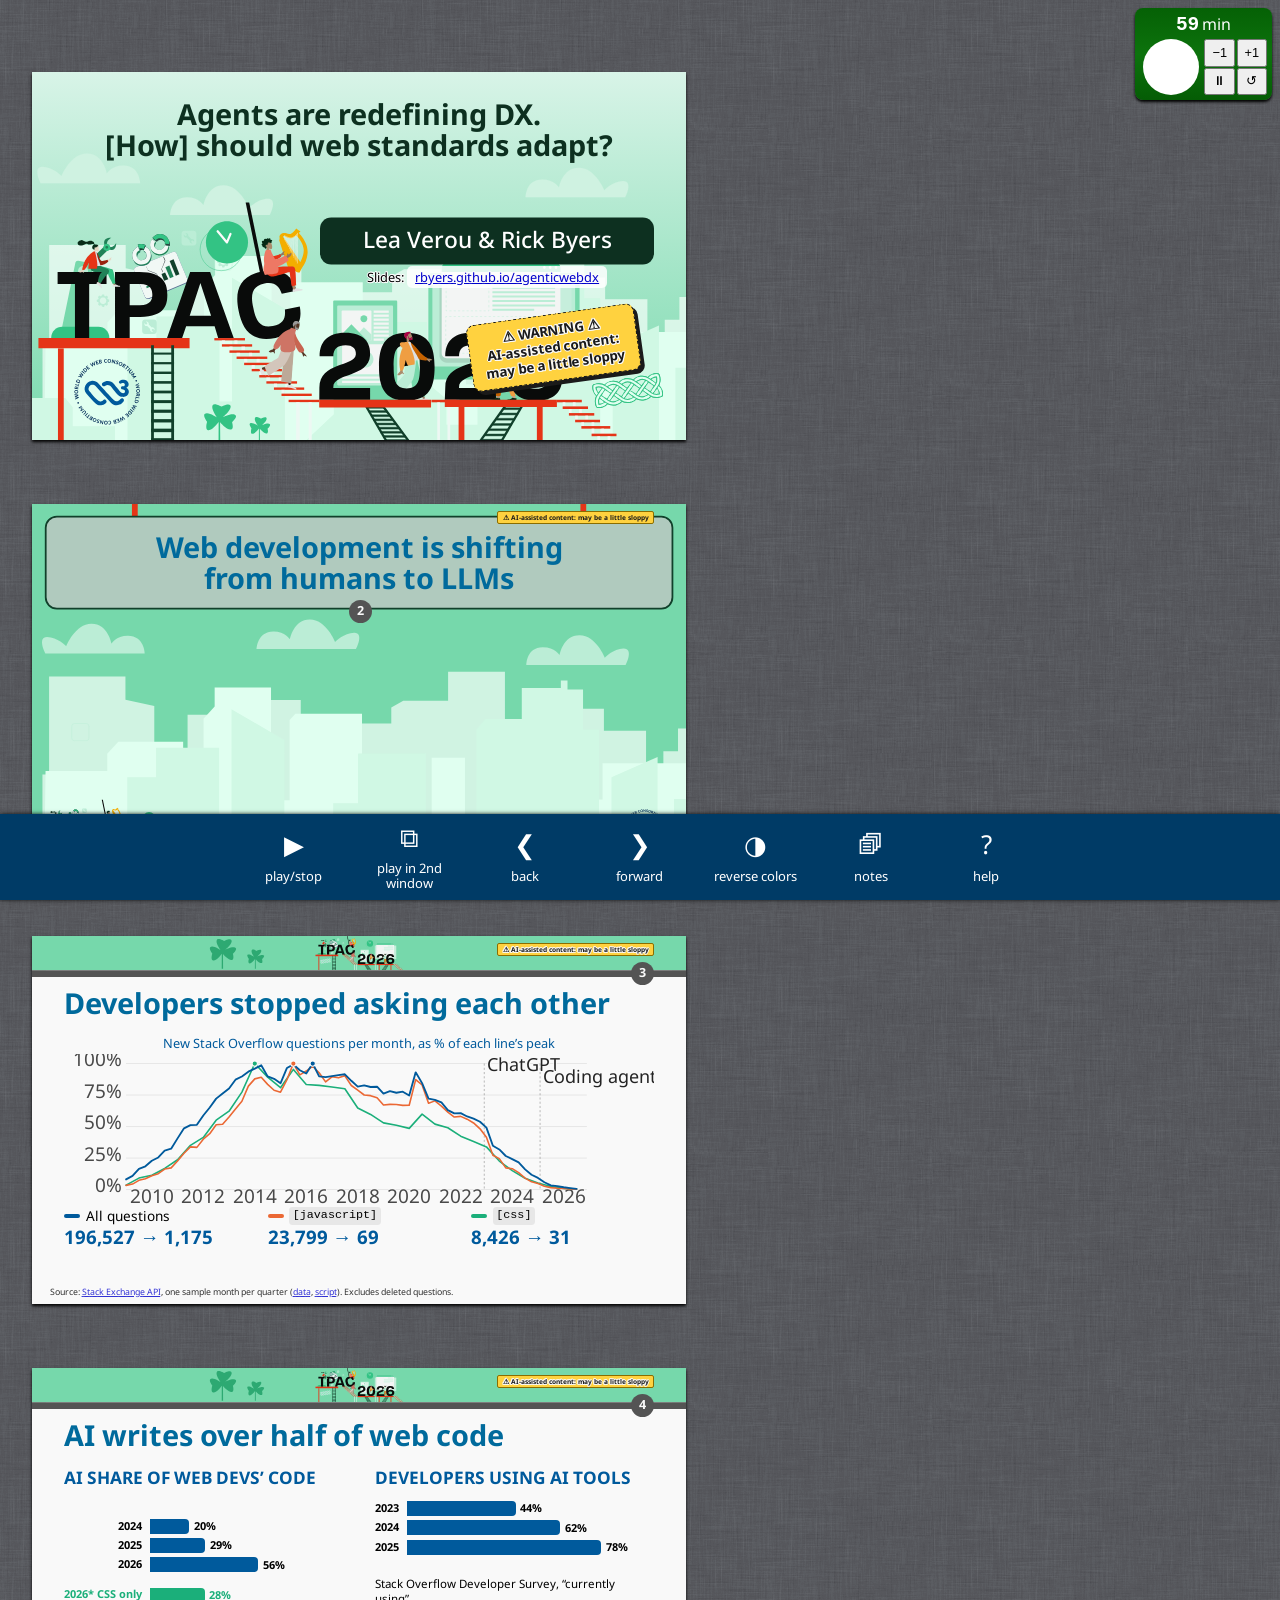
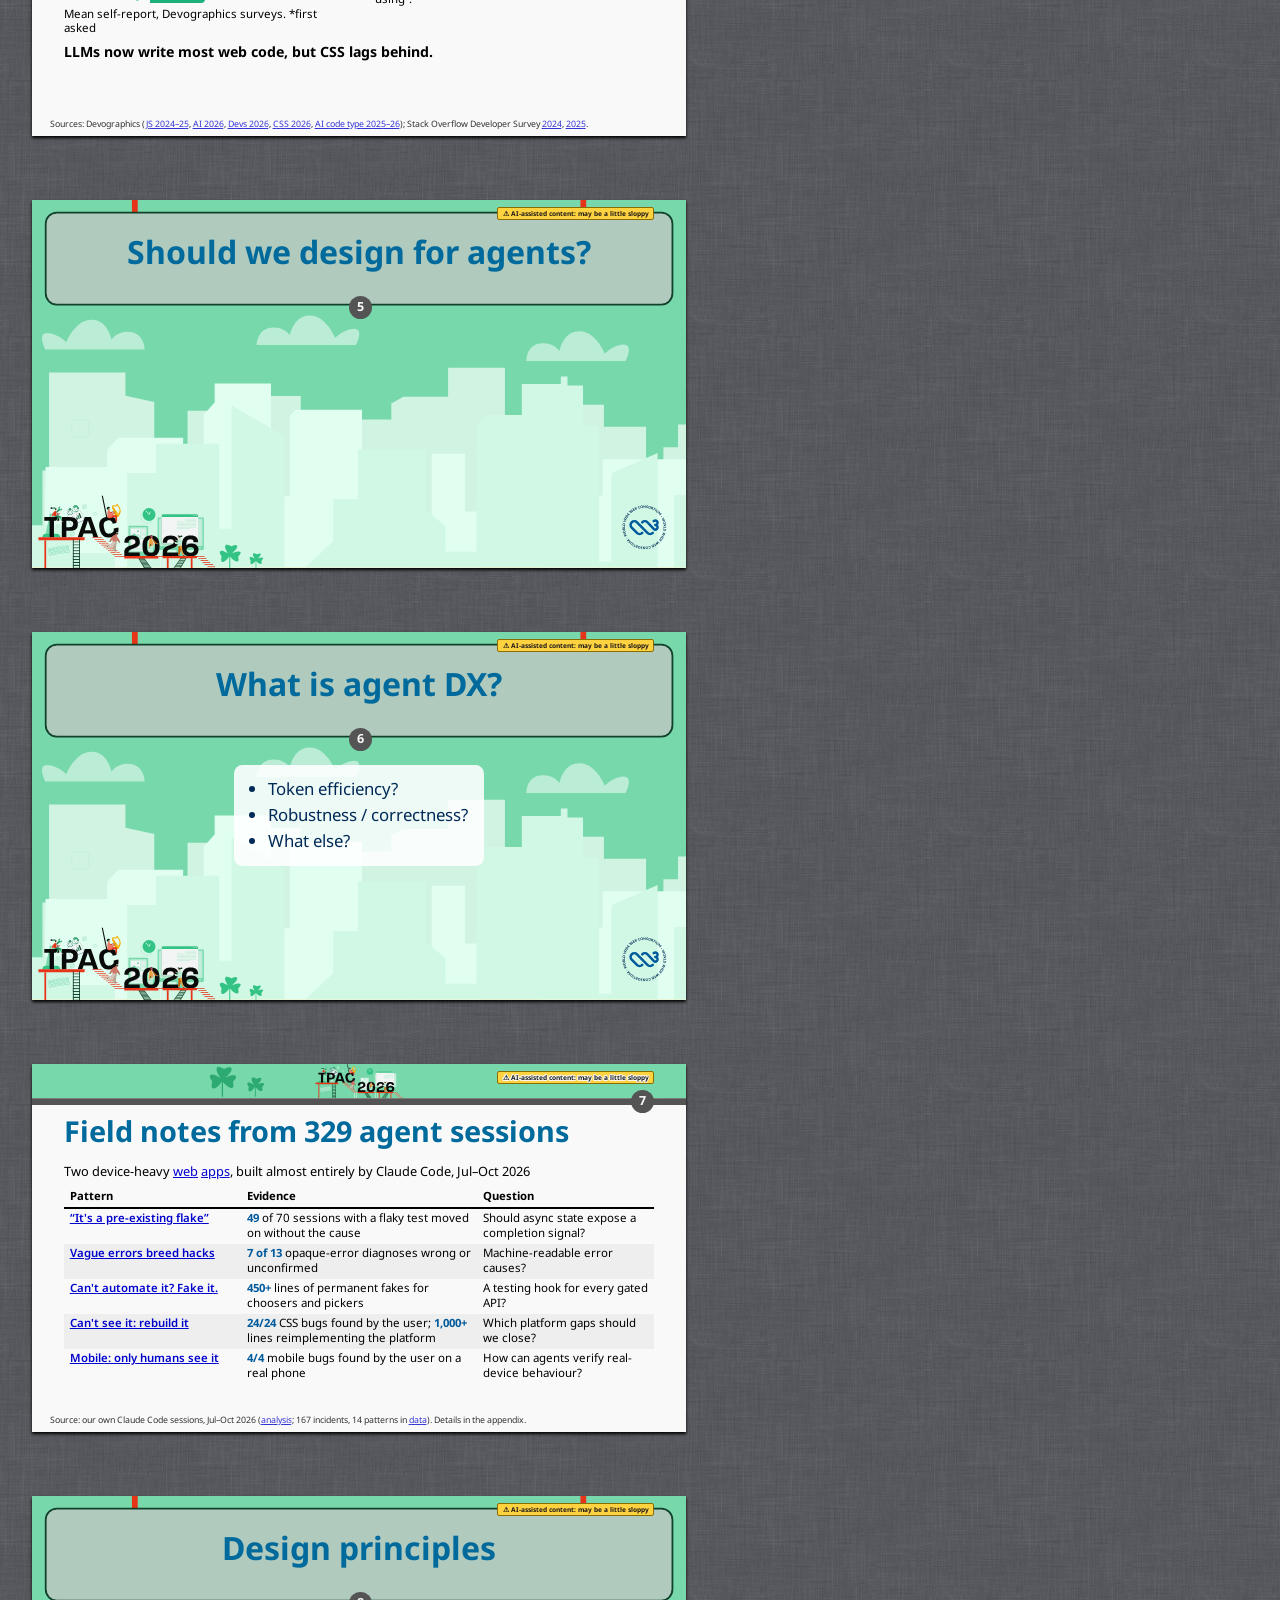
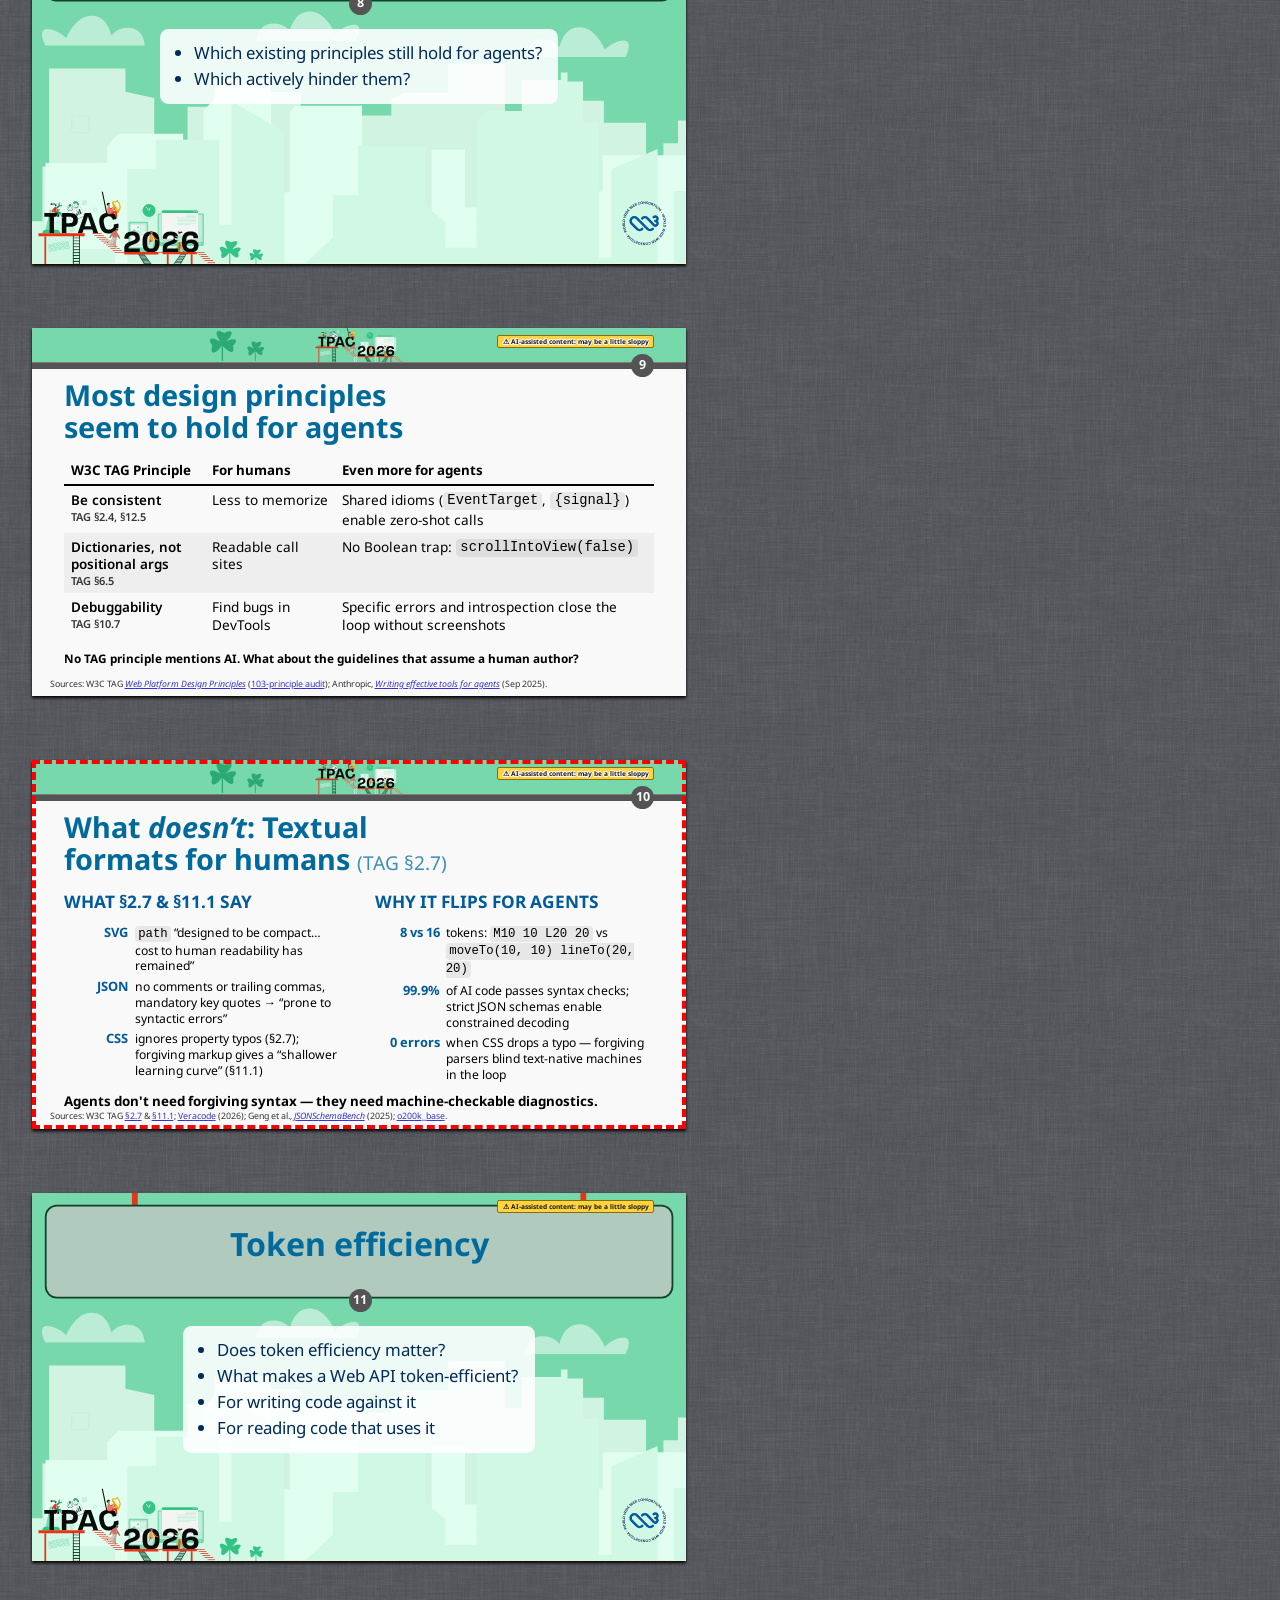
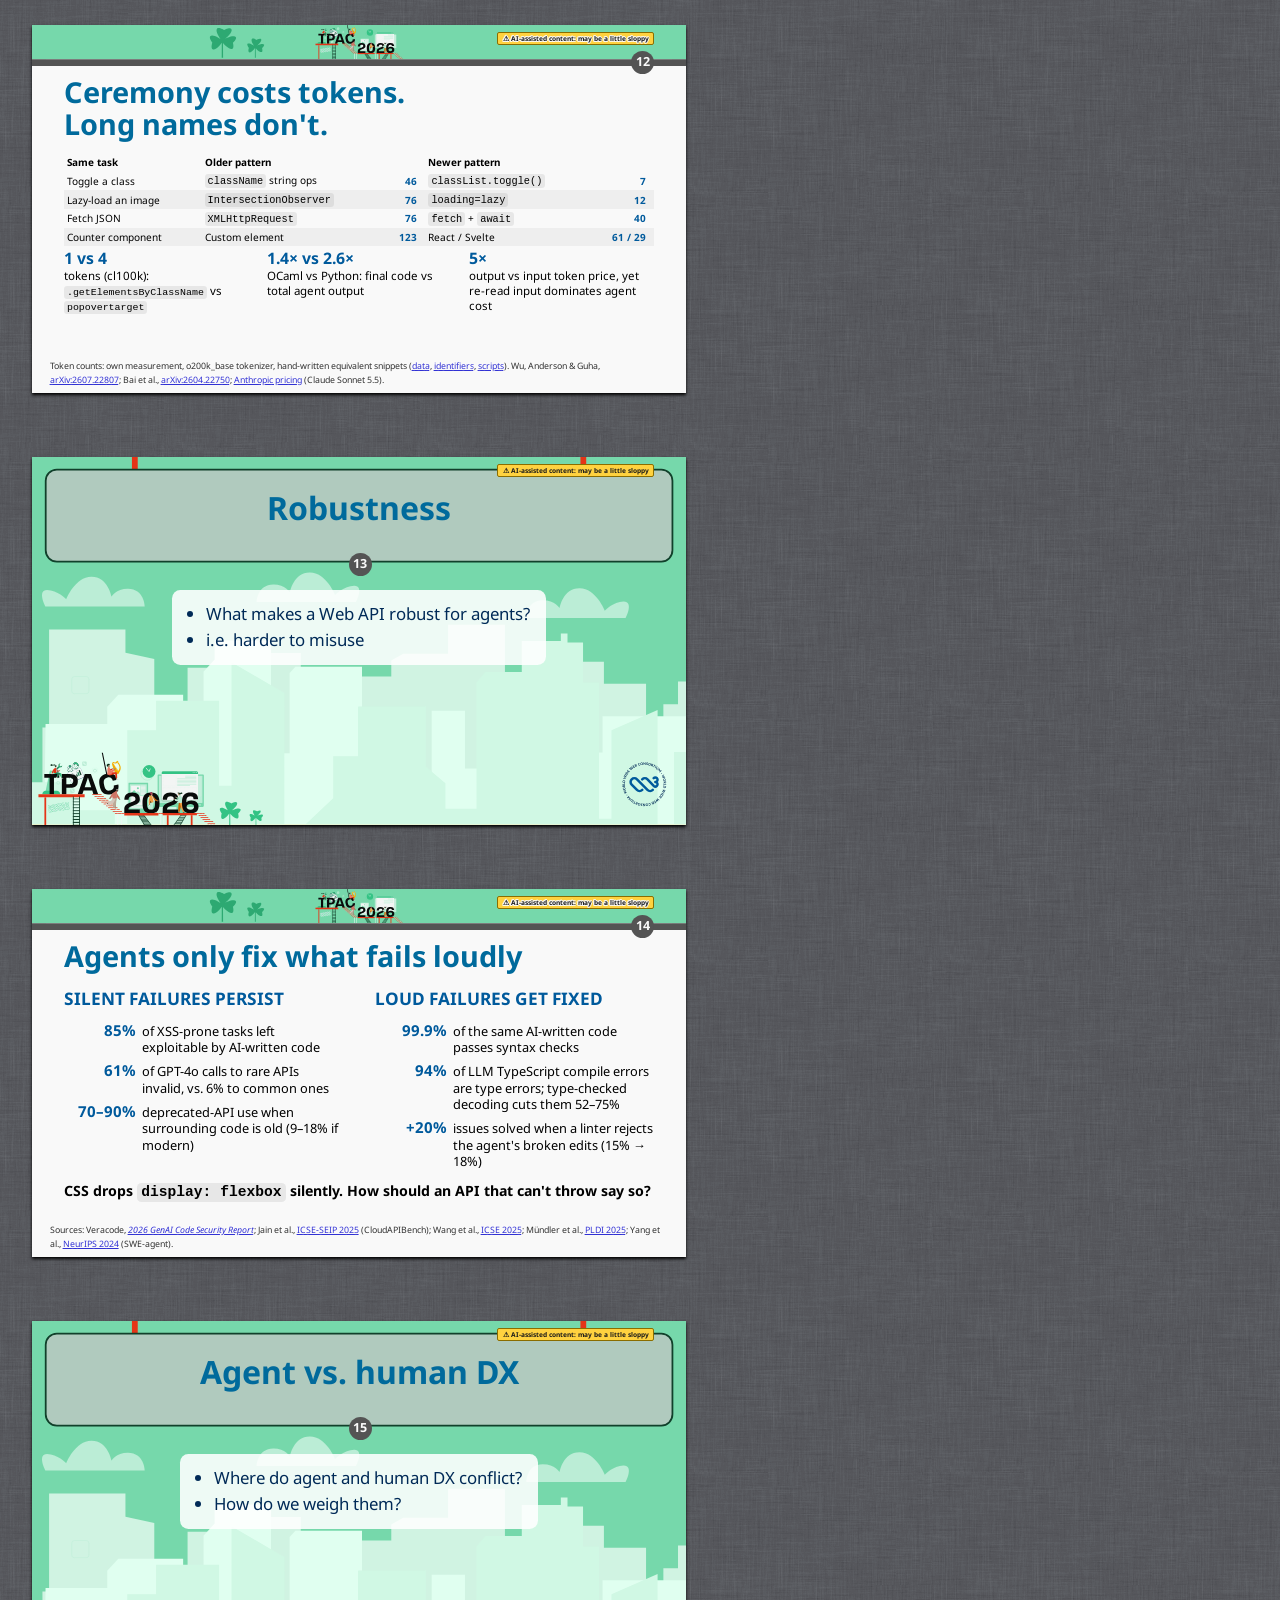
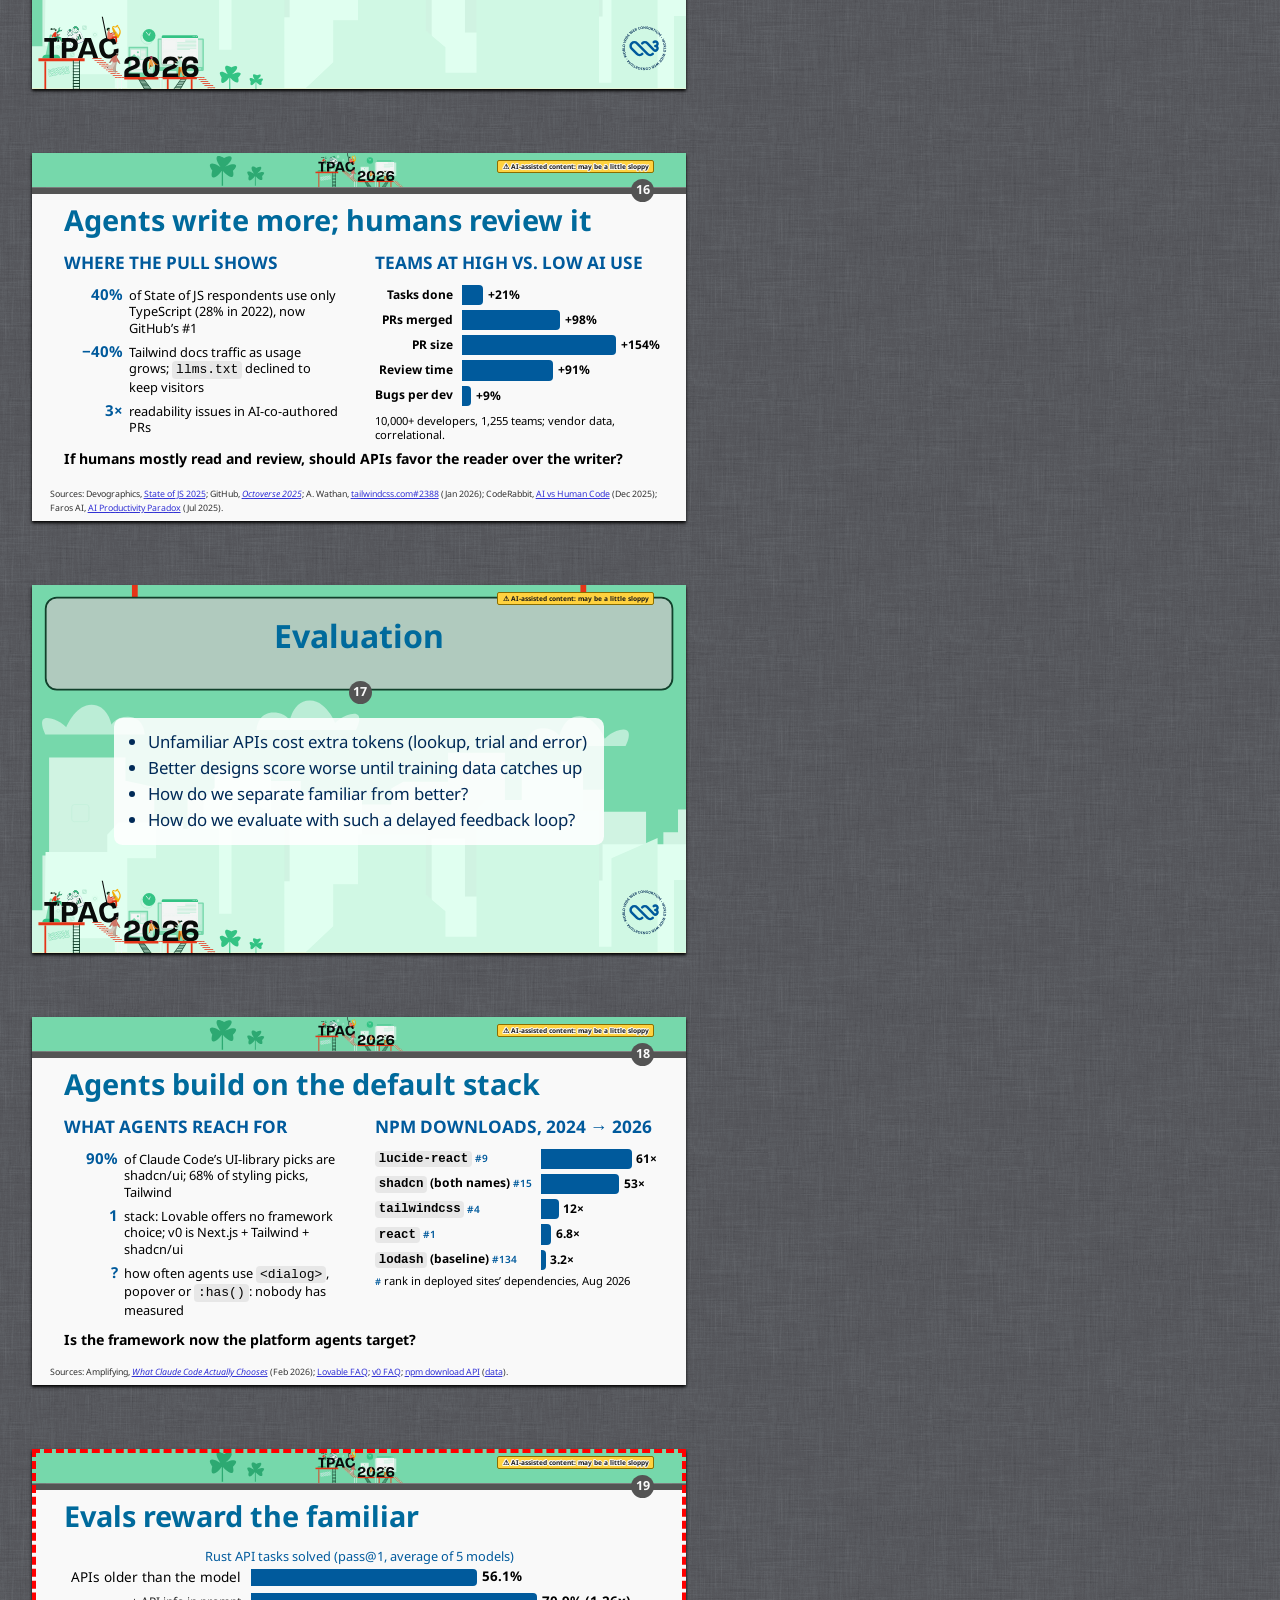
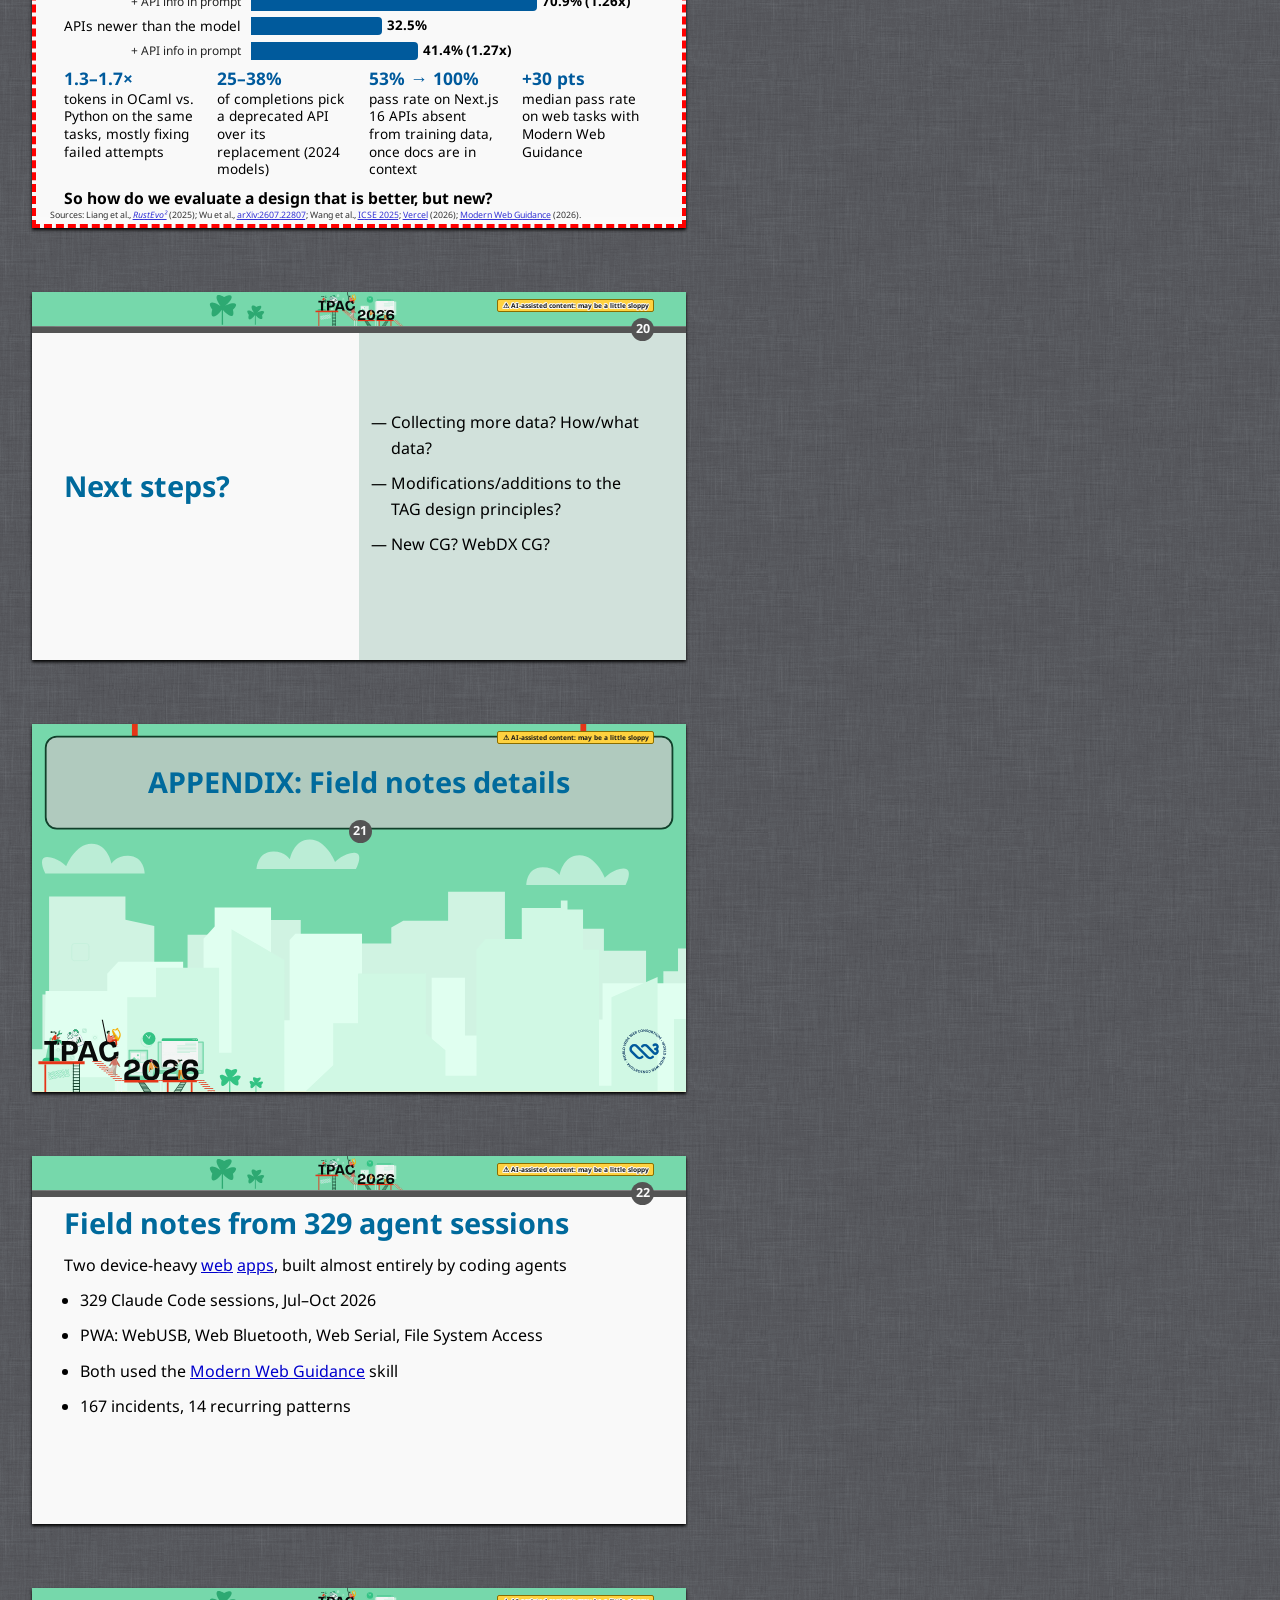
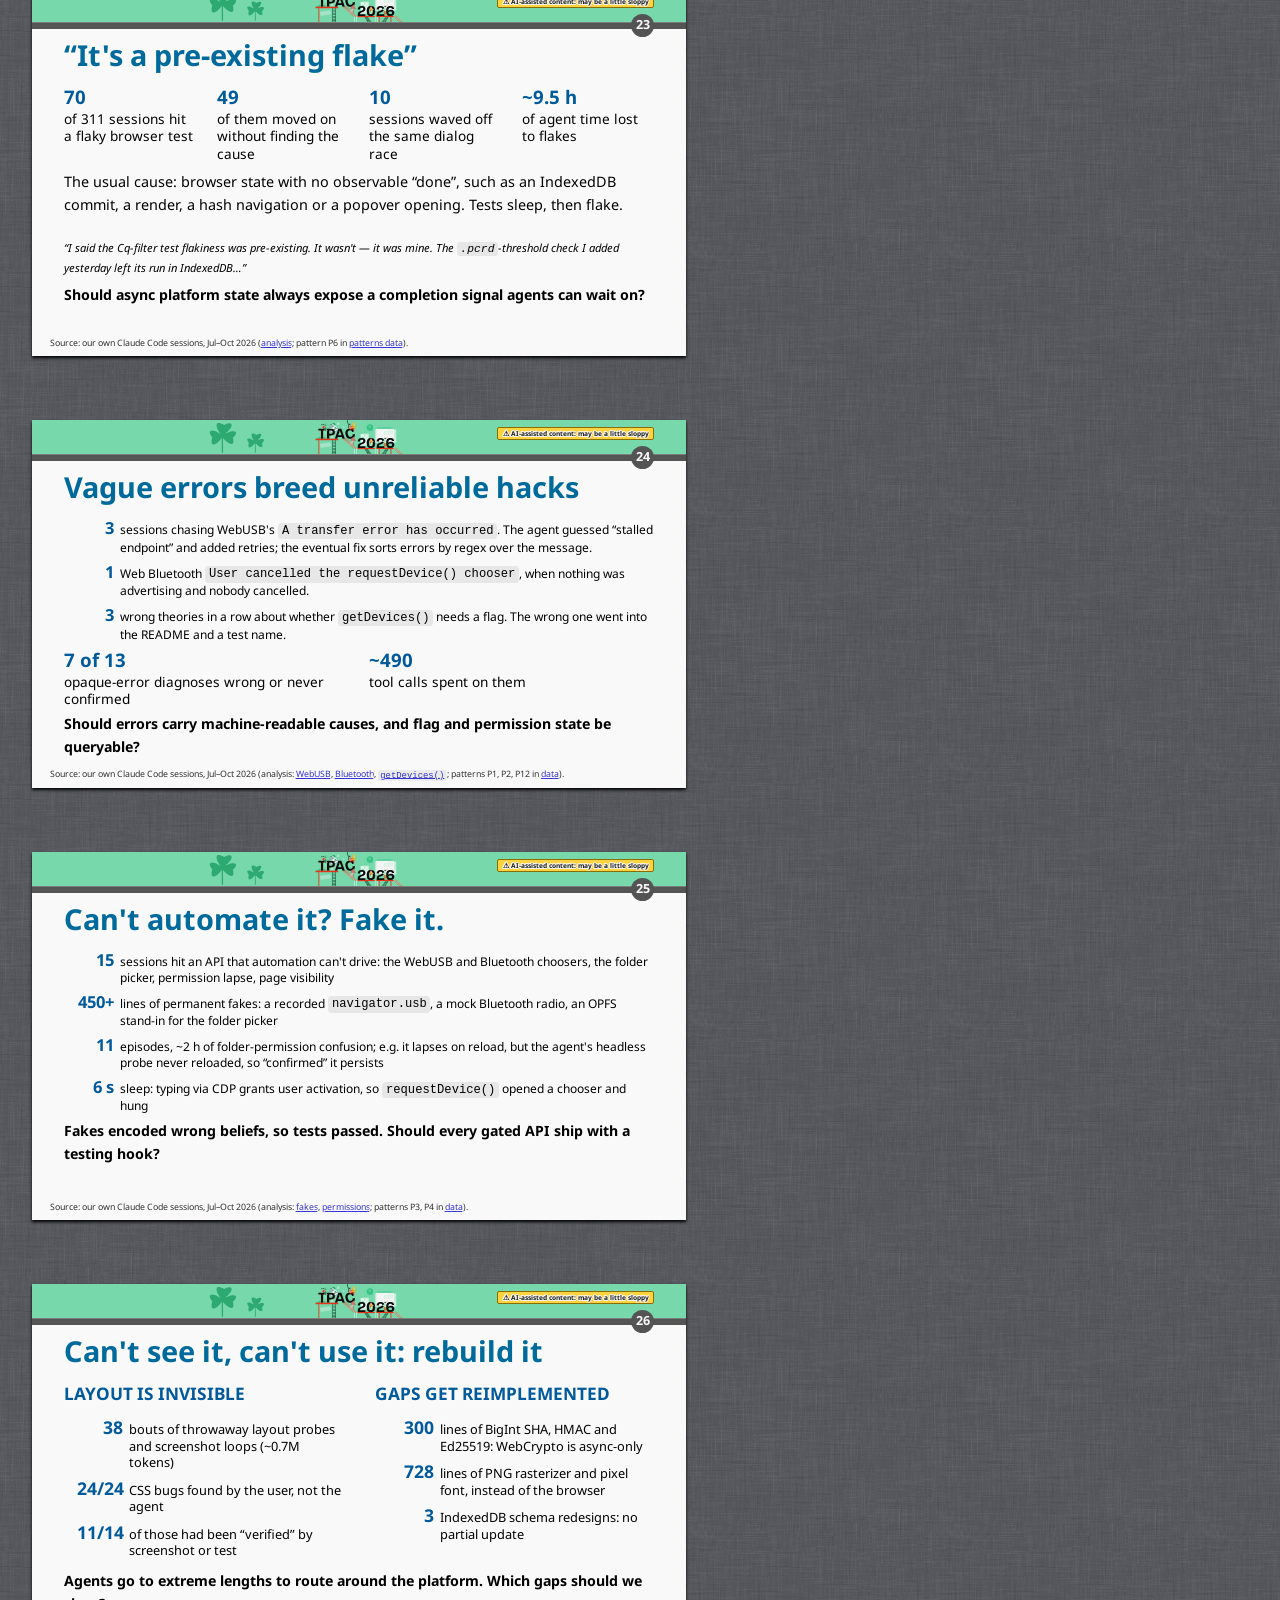
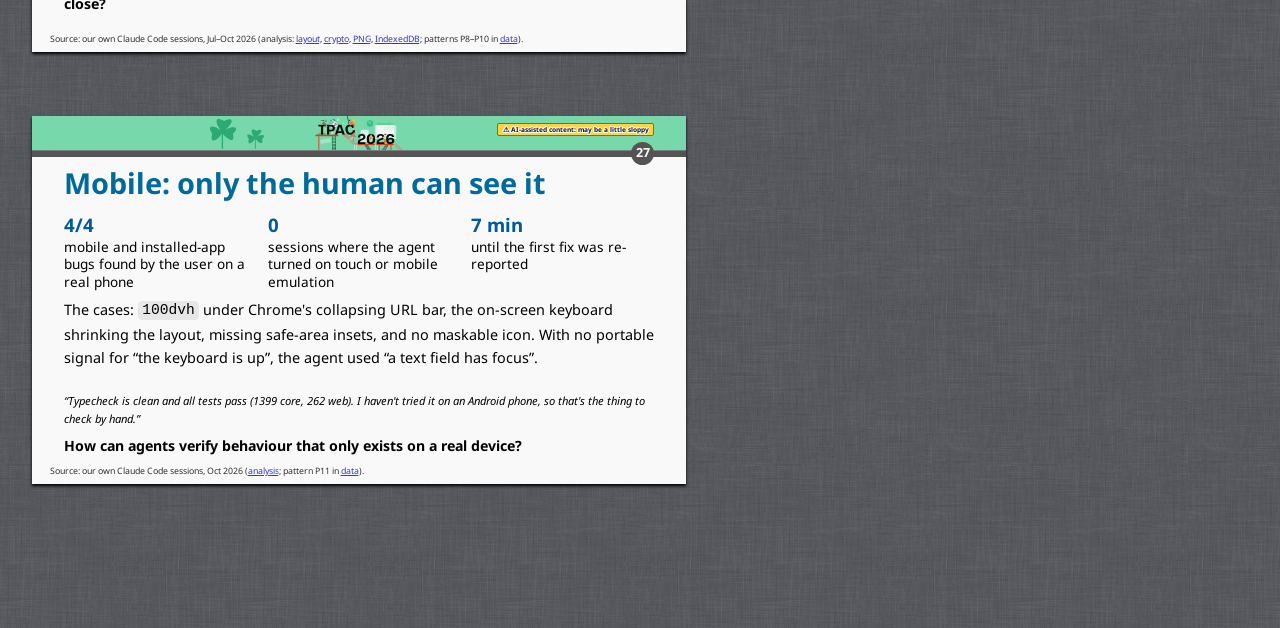
==== web/index.html @ b08b4f02 "Next steps slide: add discussion prompts Co-Authored-By: Claude Opus 5.5 <noreply@anthropic.com>" ====
<!DOCTYPE html>

<html lang="en-us">
 <head>
  <meta charset=UTF-8>
  <meta content="width=device-width" name="viewport">
  <title>Agents are redefining DX. [How] should web standards adapt?</title>
  <meta name=description content="Slides for a TPAC 2026 breakout session on agent developer experience and web standards">
  <link rel="icon" href="images/favicon.svg" type="image/svg+xml">
  <link rel="icon" href="images/favicon-32.png" type="image/png" sizes="32x32">
  <link rel="apple-touch-icon" href="images/apple-touch-icon.png">
  <link rel="stylesheet" href="Templates/slides.css">
  <script src="Templates/b6plus.js"></script>
  <script src="slide-fit.js"></script>
  <script>
   // Open links in a new tab so following one never navigates away from the
   // deck. Set at click time (capture phase) so it covers every link, including
   // ones added later, without needing target=_blank on each <a>.
   // In-page fragment links (#...) are left alone.
   document.addEventListener('click', function (e) {
     var a = e.target.closest && e.target.closest('a[href]');
     if (!a || a.hasAttribute('target') || a.getAttribute('href').charAt(0) === '#') return;
     a.target = '_blank';
     a.relList.add('noopener');
   }, true);

   // In the contents (non-slide-show) view, clicking a slide selects it:
   // the URL hash is set to the slide's ID, which also gives it the
   // template's green :target outline. Keep the scroll position so the
   // page doesn't jump. Double click still opens the slide show there.
   document.addEventListener('click', function (e) {
     if (e.button !== 0 || e.altKey || e.ctrlKey || e.metaKey || e.shiftKey) return;
     if (document.body.classList.contains('full')) return; // slide-show mode
     if (e.target.closest('a, input, textarea, select, summary, option, button, embed, object')) return;
     if (String(document.getSelection())) return; // user is selecting text
     var slide = e.target.closest('.slide[id]');
     if (!slide || location.hash === '#' + slide.id) return;
     var x = window.scrollX, y = window.scrollY;
     location.hash = slide.id;
     window.scrollTo(x, y);
   });
  </script>
  <style>
   /* Faster slide transitions: the template's fade-in takes 1s; shorten it.
      Same reduced-motion guard as the template, so this never adds motion. */
   @media not screen and (prefers-reduced-motion: reduce) {
     body.fade-in .slide.visited {animation-duration: 0.3s}
     body.fade-in .slide.active {animation-duration: 0.3s}
   }

   /* Set by slide-fit.js on slides whose content doesn't fit */
   .slide.overflowing {outline: 0.3em dashed red; outline-offset: -0.3em}

   /* Discussion-topic section slides: title in the part header's box,
      the session question underneath on a card over the illustration */
   .slide.part.topic {justify-content: flex-start; padding-bottom: 1.5rem}
   .slide.part.topic h2 {height: 4.6rem; display: flex; align-items: center;
     justify-content: center; font-size: 2em}
   .slide.part.topic p {margin: 2.2rem auto 0; max-width: 32rem;
     padding: 0.6em 1em; border-radius: 0.5em; font-size: 1.05em;
     line-height: 1.35; text-wrap: balance;
     background: hsl(0 0% 100% / 0.88); color: hsl(211 100% 17%)}
   .slide.part.topic ul {margin: 2.2rem auto 0; max-width: 32rem;
     padding: 0.6em 1em 0.6em 2em; border-radius: 0.5em; font-size: 1.05em;
     line-height: 1.35; text-align: left;
     background: hsl(0 0% 100% / 0.88); color: hsl(211 100% 17%)}
   .slide.part.topic ul li {margin: 0.2em 0}

   /* Charts and stats for the data slides */
   .chart-figure {margin: 0}
   .chart-figure figcaption {font-size: 0.8em; margin: 0}
   svg.chart {display: block; width: 100%; height: 9.6em}
   svg.chart text {font: inherit; font-size: 19px; fill: currentColor}
   svg.chart .tick {opacity: 0.7}
   svg.chart .grid {stroke: currentColor; stroke-opacity: 0.15; stroke-width: 1}
   svg.chart .line {fill: none; stroke: var(--figcaption-fg); stroke-width: 3;
     stroke-linejoin: round; stroke-linecap: round}
   svg.chart .dot {fill: var(--figcaption-fg); stroke: var(--slide-bg-color); stroke-width: 2}
   svg.chart .value {font-weight: 700}
   svg.chart .event {stroke: currentColor; stroke-opacity: 0.5; stroke-dasharray: 4 4}
   svg.chart .event-label {font-size: 18px; opacity: 0.85}
   /* Stack Overflow chart series colors (validated for CVD separation) */
   #stackoverflow {--so-all: var(--figcaption-fg); --so-js: #eb6834; --so-css: #1baf7a}
   @media (prefers-color-scheme: dark) {
     #stackoverflow {--so-js: #d95926; --so-css: #199e70}
   }
   #stackoverflow .so-all {--c: var(--so-all)}
   #stackoverflow .so-js {--c: var(--so-js)}
   #stackoverflow .so-css {--c: var(--so-css)}
   #stackoverflow svg.chart {height: 9.6em}
   #stackoverflow svg.chart .line {stroke: var(--c)}
   #stackoverflow svg.chart .line.so-all {stroke-width: 3.5}
   #stackoverflow svg.chart .dot {fill: var(--c)}
   #stackoverflow .series-key {display: flex; align-items: center; gap: 0.4em}
   #stackoverflow .series-key::before {content: ""; width: 1.2em; height: 0.25em;
     border-radius: 2px; background: var(--c)}
   #stackoverflow .series-key code {font-size: 0.85em}
   .stat-row {display: flex; gap: 1.5em; list-style: none; padding: 0;
     margin: 0.3em 0 0; font-size: 0.85em}
   .stat-row li {margin: 0; flex: 1; line-height: 1.3}
   .stat-row b, .stat-list b {font-size: 1.4em; color: var(--figcaption-fg)}
   .stat-row b {display: block}
   .stat-list {list-style: none; padding: 0}
   .stat-list li {line-height: 1.3; margin-bottom: 0.6em; display: grid;
     grid-template-columns: 3.2em 1fr; align-items: baseline; gap: 0.5em}
   .stat-list b {text-align: right}
   .slide .source {position: absolute; bottom: 0.6em; left: 2em; right: 2em;
     margin: 0; font-size: 0.55em; opacity: 0.8}
   dl.bars {display: grid; grid-template-columns: auto 1fr; gap: 0.35em 0.6em;
     align-items: center; margin: 0 0 0.6em}
   dl.bars dt {font-size: 0.85em}
   dl.bars dd {margin: 0; position: relative; height: 1.4em}
   dl.bars dd::before {content: ""; position: absolute; inset: 0 auto 0 0;
     width: calc(var(--v) * 1%); background: var(--figcaption-fg);
     border-radius: 0 4px 4px 0}
   dl.bars dd span {position: absolute; top: 50%; translate: 0.4em -50%;
     left: calc(var(--v) * 1%); font-weight: 700; font-size: 0.85em}
   .slide blockquote.note {margin: 0 0 0.6em; font-style: italic}
   .slide .takeaway {font-size: 0.9em; margin: 0.4em 0 1.6em}

   /* --- token-efficiency slide --- */
   .slide table.tokens {font-size: 0.68em; margin: 0 0 0.2em}
   .slide table.tokens td, .slide table.tokens th {padding-block: 0.08em}
   .slide .stat-row.tight {font-size: 0.72em; margin: 0}
   .slide .stat-row.tight code {font-size: 0.85em}
   .slide table.tokens th {text-align: left}
   .slide table.tokens td.n {text-align: right; font-weight: 700;
   color: var(--figcaption-fg); padding-right: 0.8em}
   /* --- what-agents-write slide --- */
   #what-agents-write h3 {margin-top: 0}
   #what-agents-write .stat-list {font-size: 0.8em; margin: 0}
   #what-agents-write .stat-list li {margin-bottom: 0.4em}
   #what-agents-write .stat-list b {font-size: 1.2em}
   #what-agents-write dl.bars {font-size: 0.9em; margin-bottom: 0.2em}
   #what-agents-write .rank {font-weight: 600; color: var(--figcaption-fg)}
   #what-agents-write p.note {font-size: 0.7em; margin: 0}
   #what-agents-write .next {margin: 0.3em 0 0; font-size: 0.9em}
   /* --- conflicts slide --- */
   #conflicts h3 {margin-top: 0}
   #conflicts .stat-list {font-size: 0.8em; margin: 0}
   #conflicts .stat-list li {grid-template-columns: 3.6em 1fr; margin-bottom: 0.4em}
   #conflicts .stat-list b {font-size: 1.2em; white-space: nowrap}
   #conflicts dl.bars {font-size: 0.9em}
   #conflicts dl.bars dt {text-align: right}
   #conflicts p.note {font-size: 0.7em; margin: 0; line-height: 1.25}
   #conflicts .next {margin: 0.3em 0 0; font-size: 0.9em}
   /* --- robustness slide --- */
   /* Robustness slide: wider value column for ranges like "70–90%" */
   #robustness h3 {margin-top: 0}
   #robustness .stat-list {font-size: 0.8em; margin: 0}
   #robustness .stat-list li {grid-template-columns: 4.6em 1fr; margin-bottom: 0.4em}
   #robustness .stat-list b {font-size: 1.2em; white-space: nowrap}
   #robustness .next {margin: 0.3em 0 0; font-size: 0.9em}
   /* --- design-principles slides --- */
   /* Principle-by-principle verdict table (design-principles slide) */
   table.verdicts {width: 100%; border-collapse: collapse; font-size: 0.85em;
   line-height: 1.3; margin: 0.4em 0 0.8em}
   table.verdicts th, table.verdicts td {padding: 0.35em 0.5em; text-align: left;
   vertical-align: baseline}
   table.verdicts thead th {border-bottom: 2px solid currentColor}
   table.verdicts tbody tr:nth-child(even) {background: var(--table-striped-bg);
   text-shadow: none}
   table.verdicts small {font-size: 0.82em; opacity: 0.78; white-space: nowrap;
   display: block}
   table.verdicts td:first-child {width: 24%; font-weight: 600}
   table.verdicts td:nth-child(2) {width: 22%}
   .slide p.question {font-size: 0.75em; margin: 0.2em 0 0}
   /* Individual TAG principle deep-dive slides */
   .principle-slide h2 small {font-size: 0.65em; font-weight: normal; opacity: 0.75}
   .principle-slide h3 {margin-top: 0}
   .principle-slide .stat-list {font-size: 0.76em; margin: 0}
   .principle-slide .stat-list li {grid-template-columns: 4.3em 1fr;
   margin-bottom: 0.32em}
   .principle-slide .stat-list b {font-size: 1.08em; white-space: nowrap}
   .principle-slide .next {margin: 0.25em 0 0; font-size: 0.85em}
   /* --- evaluation slide --- */
   #evaluation dl.bars {margin-bottom: 0.4em; gap: 0.25em 0.6em}
   #evaluation dl.bars dd {height: 1.1em}
   #evaluation dl.bars dt {font-weight: normal; text-align: right}
   #evaluation dl.bars dt.sub {font-size: 0.75em; opacity: 0.85}
   #evaluation .stat-row b {font-size: 1.3em}
   #evaluation p.next {margin: 0.5em 0 0}
   /* --- code-share slide --- */
   #code-share h3 {margin-top: 0}
   #code-share dl.bars {font-size: 0.82em; margin-bottom: 0.3em; gap: 0.2em 0.6em}
   #code-share dl.bars dd {height: 1.15em}
   #code-share dl.bars dt {text-align: right}
   #code-share dl.bars dt.gap, #code-share dl.bars dd.gap {margin-top: 0.9em}
   /* Invisible rows that align the two charts' bars by year */
   #code-share dl.bars .spacer {visibility: hidden}
   /* CSS bar: same green as [css] on the Stack Overflow chart */
   #code-share {--css-bar: #1baf7a}
   @media (prefers-color-scheme: dark) {#code-share {--css-bar: #199e70}}
   #code-share dl.bars dt.gap {color: var(--css-bar); font-weight: 700}
   #code-share dl.bars dd.gap::before {background: var(--css-bar)}
   #code-share dl.bars dd.gap span {color: var(--css-bar)}
   #code-share p.note {font-size: 0.72em; margin: 0; line-height: 1.25}
   #code-share .next {margin: 0.35em 0 0; font-size: 0.9em}
   /* --- field-notes slides (agent-sessions analysis) --- */
   #field-notes-summary .lede {font-size: 0.8em; margin: 0 0 0.4em}
   table.field-summary {width: 100%; border-collapse: collapse; font-size: 0.72em;
   line-height: 1.3}
   table.field-summary th, table.field-summary td {padding: 0.22em 0.5em;
   text-align: left; vertical-align: baseline}
   table.field-summary thead th {border-bottom: 2px solid currentColor}
   table.field-summary tbody tr:nth-child(even) {background: var(--table-striped-bg);
   text-shadow: none}
   table.field-summary td:first-child {width: 30%; font-weight: 600}
   table.field-summary td:last-child {width: 30%}
   table.field-summary b {color: var(--figcaption-fg)}
   #flaky .stat-row, #mobile .stat-row {margin: 0 0 0.5em}
   #unclear-errors .stat-list, #automation .stat-list {font-size: 0.75em; margin: 0}
   #unclear-errors .stat-list li, #automation .stat-list li {margin-bottom: 0.45em}
   #unclear-errors .stat-row {margin: 0 0 0.3em}
   #cant-see h3 {margin-top: 0}
   #cant-see .stat-list {font-size: 0.8em; margin: 0}
   #cant-see .stat-list li {grid-template-columns: 3.6em 1fr; margin-bottom: 0.45em}
   #cant-see .stat-list b {white-space: nowrap}
   #flaky .next, #unclear-errors .next, #automation .next, #cant-see .next,
   #mobile .next {margin: 0.3em 0 0; font-size: 0.9em}

   /* Warning label on every slide: content is AI-assisted */
   .slide::after {content: "⚠ AI-assisted content: may be a little sloppy";
     position: absolute; top: 0.45rem; right: 2rem; z-index: 1;
     font-size: 0.42em; font-weight: 700; line-height: 1.4;
     padding: 0.1em 0.7em; border-radius: 0.3em;
     background: #ffd23f; color: #1a1a1a; border: 1px solid #8a6d00}

   /* Intro note before the first slide: hidden so notes align with slides */
   .comment.intro-note {display: none}
   /* On the title slide: a big sticker that spins in on the first "next"
      press (class=next makes it an incremental step), silly on purpose */
   .slide.cover::after {content: none}
   /* Slides URL on the title slide, just under the speakers' names */
   .slide.cover .slides-link {position: absolute; left: 18rem; right: 2rem;
     top: 12.2rem; margin: 0; font-size: 0.8em}
   .slide.cover .slides-link a {background: rgba(255,255,255,0.85);
     padding: 0.15em 0.6em; border-radius: 0.4em}
   .sloppy-sticker {position: absolute; bottom: 3.2rem; right: 3rem; z-index: 1;
     margin: 0; text-align: center; font-size: 0.85em; font-weight: 700;
     line-height: 1.25; padding: 0.5em 1em; border-radius: 0.6em;
     background: #ffd23f; color: #1a1a1a;
     border: 0.12em dashed #1a1a1a; box-shadow: 0.25em 0.3em 0 #1a1a1a;
     transform: rotate(-8deg)}
   @media not screen and (prefers-reduced-motion: reduce) {
     .full .sloppy-sticker.active {
       animation: sloppy-spin-in 2.2s cubic-bezier(.3,1.4,.6,1) both,
         sloppy-wobble 0.5s ease-in-out 2.2s 3 alternate}
   }
   @keyframes sloppy-spin-in {
     0% {transform: scale(0) rotate(-1440deg); opacity: 0}
     15% {opacity: 1}
     70% {transform: scale(1.25) rotate(12deg)}
     85% {transform: scale(0.9) rotate(-14deg)}
     100% {transform: scale(1) rotate(-8deg)}
   }
   @keyframes sloppy-wobble {
     from {transform: rotate(-8deg)}
     to {transform: rotate(-2deg) scale(1.05)}
   }
  </style>
 </head>
 <body class="shower fade-in duration=60 hidemouse">

  <!-- Hidden so the speaker notes line up with their slides when shown
       side by side. -->
  <section class="comment intro-note">
   <p>Slides for the <a
   href="https://www.w3.org/events/meetings/8371a85c-bb6e-413c-b84e-e41ef38d8089/"
   >TPAC 2026 breakout session</a> “Agents are redefining DX. [How]
   should web standards adapt?”, 28 October 2026, 15:15–16:15 GMT,
   Ulster Suite.</p>

   <p>To start the slide show, press ‘A’. Return to the index with ‘A’
   or ‘Esc’. On a touch screen, use a 3-finger touch. Double click to
   open a specific slide. In slide mode, press ‘?’ (question mark) to
   get a list of available commands.</p>
  </section>

  <div class=progress></div>
  <div class=clock></div>
  <div role=region aria-live=assertive>
    Leaving slide mode.
  </div>

  <section class="slide cover" id="cover">
   <h1>Agents are redefining DX.<br>[How] should web standards adapt?</h1>
   <address>Lea Verou &amp; Rick Byers</address>
   <p class=slides-link>Slides: <a href="https://rbyers.github.io/agenticwebdx/">rbyers.github.io/agenticwebdx</a></p>
   <p class="next sloppy-sticker">⚠ WARNING ⚠<br>AI-assisted content:<br>may be a little sloppy</p>
  </section>

  <section class=comment>
   <ul>
    <li>Design principles assume a human is the API consumer; more and more web code is written by agents</li>
    <li>Some assumptions stop holding; some pull in opposite directions</li>
    <li>Goal: make progress on the questions, find people to continue the work</li>
    <li>Tone: we don't have answers; bring data, ask the room</li>
    <li>Sticker: given the topic, I figured I should ask Claude to do some research and analysis on these questions to help seed our discussion</li>
   </ul>
  </section>

  <!-- Analysis: analysis/the-shift.md -->
  <section class="slide part" id="shift">
   <h2>Web development is shifting from humans to LLMs</h2>
  </section>

  <section class=comment>
   <p>Details: <a href="https://github.com/rbyers/agenticwebdx/blob/main/analysis/the-shift.md">analysis/the-shift.md</a></p>
   <ul>
    <li>First: is the change real, and how far has it got?</li>
    <li>Five slides of public data; every number links to its source</li>
   </ul>
  </section>

  <!-- Analysis: analysis/the-shift.md -->
  <section class="slide" id="stackoverflow">
   <h2>Developers stopped asking each other</h2>
   <figure class=chart-figure>
    <figcaption>New Stack Overflow questions per month, as % of each line’s peak</figcaption>
<svg class=chart viewBox="0 0 1000 290" role=img aria-labelledby=so-title so-desc>
<title id=so-title>New Stack Overflow questions per month, 2009–2026, as % of each series’ peak</title>
<desc id=so-desc>All questions peaked at 196,527 in Apr 2016 and fell to 1,175 (0.6% of peak) by Jul 2026; [javascript] peaked at 23,799 in Jul 2015 and fell to 69 (0.3% of peak) by Jul 2026; [css] peaked at 8,426 in Jan 2014 and fell to 31 (0.4% of peak) by Jul 2026. The slow decline began around 2017 and became a collapse after ChatGPT.</desc>
<line class=grid x1=60 x2=930 y1=256.0 y2=256.0 />
<text class=tick x=52 y=261.0 text-anchor=end>0%</text>
<line class=grid x1=60 x2=930 y1=196.5 y2=196.5 />
<text class=tick x=52 y=201.5 text-anchor=end>25%</text>
<line class=grid x1=60 x2=930 y1=137.0 y2=137.0 />
<text class=tick x=52 y=142.0 text-anchor=end>50%</text>
<line class=grid x1=60 x2=930 y1=77.5 y2=77.5 />
<text class=tick x=52 y=82.5 text-anchor=end>75%</text>
<line class=grid x1=60 x2=930 y1=18.0 y2=18.0 />
<text class=tick x=52 y=23.0 text-anchor=end>100%</text>
<text class=tick x=108.6 y=282 text-anchor=middle>2010</text>
<text class=tick x=205.8 y=282 text-anchor=middle>2012</text>
<text class=tick x=303.0 y=282 text-anchor=middle>2014</text>
<text class=tick x=400.2 y=282 text-anchor=middle>2016</text>
<text class=tick x=497.4 y=282 text-anchor=middle>2018</text>
<text class=tick x=594.6 y=282 text-anchor=middle>2020</text>
<text class=tick x=691.8 y=282 text-anchor=middle>2022</text>
<text class=tick x=789.1 y=282 text-anchor=middle>2024</text>
<text class=tick x=886.3 y=282 text-anchor=middle>2026</text>
<line class=event x1=736.3 x2=736.3 y1=18 y2=256 />
<text class=event-label x=742.3 y=32>ChatGPT</text>
<line class=event x1=841.7 x2=841.7 y1=18 y2=256 />
<text class=event-label x=847.7 y=54>Coding agents</text>
<path class="line so-css" d="M60.0,247.6 L84.3,234.3 L108.6,228.9 L132.9,216.1 L157.2,199.7 L181.5,172.4 L205.8,157.5 L230.1,124.9 L254.4,108.0 L278.7,71.9 L303.0,18.0 L327.3,43.7 L351.6,63.6 L375.9,29.1 L400.2,57.7 L424.5,59.3 L448.8,62.4 L473.1,65.5 L497.4,102.0 L521.7,114.1 L546.0,130.1 L570.3,134.5 L594.6,140.4 L618.9,113.5 L643.2,132.4 L667.5,139.2 L691.8,155.2 L716.1,165.1 L740.4,175.4 L764.7,202.1 L789.1,220.2 L813.4,234.5 L837.7,243.5 L862.0,250.3 L886.3,253.7 L910.6,255.1" />
<path class="line so-js" d="M60.0,248.1 L72.2,245.6 L84.3,238.5 L96.5,235.6 L108.6,229.8 L120.8,225.9 L132.9,217.2 L145.1,215.0 L157.2,201.9 L169.4,187.4 L181.5,175.3 L193.7,176.3 L205.8,160.9 L218.0,150.5 L230.1,133.7 L242.3,132.7 L254.4,118.9 L266.6,103.9 L278.7,89.3 L290.9,60.7 L303.0,47.0 L315.2,43.9 L327.3,57.3 L339.5,68.4 L351.6,72.1 L363.8,48.4 L375.9,18.0 L388.1,39.4 L400.2,32.2 L412.4,23.1 L424.5,35.4 L436.7,52.7 L448.8,43.0 L461.0,45.0 L473.1,41.2 L485.3,59.5 L497.4,68.2 L509.6,77.4 L521.7,78.6 L533.9,82.7 L546.0,96.4 L558.2,95.1 L570.3,95.5 L582.5,97.0 L594.6,96.8 L606.8,48.4 L618.9,58.3 L631.1,92.9 L643.2,88.5 L655.4,98.5 L667.5,109.6 L679.7,119.0 L691.8,117.8 L704.0,123.0 L716.1,130.2 L728.3,141.3 L740.4,157.3 L752.6,191.3 L764.7,197.6 L776.9,215.0 L789.1,216.5 L801.2,224.1 L813.4,234.4 L825.5,241.4 L837.7,244.5 L849.8,249.7 L862.0,252.3 L874.1,253.4 L886.3,254.1 L898.4,254.6 L910.6,255.3" />
<path class="line so-all" d="M60.0,236.8 L72.2,230.2 L84.3,216.7 L96.5,212.0 L108.6,201.6 L120.8,195.4 L132.9,182.3 L145.1,178.8 L157.2,159.3 L169.4,140.3 L181.5,134.4 L193.7,133.7 L205.8,116.2 L218.0,101.0 L230.1,84.3 L242.3,74.5 L254.4,65.1 L266.6,48.5 L278.7,42.4 L290.9,33.4 L303.0,27.7 L315.2,21.4 L327.3,42.2 L339.5,46.9 L351.6,55.3 L363.8,26.4 L375.9,19.7 L388.1,30.7 L400.2,36.9 L412.4,18.0 L424.5,42.2 L436.7,43.8 L448.8,41.8 L461.0,40.0 L473.1,38.3 L485.3,50.6 L497.4,61.7 L509.6,59.4 L521.7,62.3 L533.9,61.8 L546.0,74.9 L558.2,70.1 L570.3,73.2 L582.5,71.2 L594.6,78.5 L606.8,34.6 L618.9,55.0 L631.1,84.3 L643.2,86.7 L655.4,91.5 L667.5,105.9 L679.7,112.2 L691.8,111.7 L704.0,118.0 L716.1,122.1 L728.3,127.9 L740.4,139.0 L752.6,173.2 L764.7,180.2 L776.9,192.6 L789.1,198.4 L801.2,204.7 L813.4,217.9 L825.5,228.0 L837.7,234.0 L849.8,242.2 L862.0,248.0 L874.1,249.6 L886.3,251.6 L898.4,253.2 L910.6,254.6" />
<circle class="dot so-css" cx=303.0 cy=18.0 r=5 />
<circle class="dot so-js" cx=375.9 cy=18.0 r=5 />
<circle class="dot so-all" cx=412.4 cy=18.0 r=5 />
</svg>
   </figure>
   <ul class=stat-row>
    <li class=so-all><span class=series-key>All questions</span> <b>196,527 → 1,175</b></li>
    <li class=so-js><span class=series-key><code>[javascript]</code></span> <b>23,799 → 69</b></li>
    <li class=so-css><span class=series-key><code>[css]</code></span> <b>8,426 → 31</b></li>
   </ul>
   <p class="source">Source: <a
   href="https://api.stackexchange.com/2.3/questions?site=stackoverflow&amp;filter=total&amp;fromdate=1782864000&amp;todate=1785542400"
   >Stack Exchange API</a>, one sample month per quarter
   (<a href="data/stackoverflow-questions.csv">data</a>,
   <a href="https://github.com/rbyers/agenticwebdx/blob/main/tools/so_fetch.py">script</a>).
   Excludes deleted questions.</p>
  </section>

  <section class=comment>
   <p>Details: <a href="https://github.com/rbyers/agenticwebdx/blob/main/analysis/the-shift.md">analysis/the-shift.md</a></p>
   <ul>
    <li>Slow decline from ~2017 (easy questions already answered)</li>
    <li>ChatGPT (Nov 2022) → collapse; coding agents (early 2025) finished it</li>
    <li>Jul 2026: ~1,200 new questions, fewer than the 2008 public beta's first month</li>
    <li><code>[javascript]</code> −99.7% from peak, <code>[css]</code> −99.6%</li>
    <li>Data: <a href="data/stackoverflow-questions.csv">stackoverflow-questions.csv</a> (Stack Exchange API, <code>tools/so_fetch.py</code>)</li>
   </ul>
  </section>

  <!-- Analysis: analysis/the-shift.md -->
  <section class="slide" id="code-share">
   <h2>AI writes over half of web code</h2>
   <div class=columns>
    <section>
     <h3>AI share of web devs’ code</h3>
     <dl class=bars>
      <dt class=spacer aria-hidden="true"></dt><dd class=spacer aria-hidden="true"></dd>
      <dt>2024</dt><dd style="--v: 20.4"><span>20%</span></dd>
      <dt>2025</dt><dd style="--v: 28.7"><span>29%</span></dd>
      <dt>2026</dt><dd style="--v: 56.1"><span>56%</span></dd>
      <dt class=gap>2026* CSS only</dt><dd class=gap style="--v: 28.3"><span>28%</span></dd>
     </dl>
     <p class=note>Mean self-report, Devographics surveys.
      *first asked

     <!-- devs using AI to write CSS rose from 39% to 55% (2025 → 2026). -->
    </p>
    </section>
    <section>
     <h3>Developers using AI tools</h3>
     <dl class=bars>
      <dt>2023</dt><dd style="--v: 44"><span>44%</span></dd>
      <dt>2024</dt><dd style="--v: 62"><span>62%</span></dd>
      <dt>2025</dt><dd style="--v: 78.5"><span>78%</span></dd>
      <dt class=spacer aria-hidden="true"></dt><dd class=spacer aria-hidden="true"></dd>
     </dl>
     <p class=note>Stack Overflow Developer Survey, “currently using”.</p>
    </section>
   </div>
   <p class="next takeaway"><strong>LLMs now write most web code, but CSS
   lags behind.</strong></p>
   <p class="source">Sources: Devographics (<a
   href="https://2025.stateofjs.com/en-US/usage/#ai_generated_code_balance">JS
   2024–25</a>, <a
   href="https://2026.stateofai.dev/en-US/usage/#ai_generated_code_balance">AI
   2026</a>, <a
   href="https://2026.stateofdevs.com/en-US/ai/#ai_generated_code_balance">Devs
   2026</a>, <a
   href="https://2026.stateofcss.com/en-US/usage/#css_ai_generated_code_balance">CSS
   2026</a>, <a
   href="https://2026.stateofai.dev/en-US/usage/#ai_generated_code_type">AI
   code type 2025–26</a>); Stack Overflow Developer Survey <a
   href="https://survey.stackoverflow.co/2024/ai">2024</a>, <a
   href="https://survey.stackoverflow.co/2025/ai">2025</a>.</p>
  </section>

  <section class=comment>
   <p>Details: <a href="https://github.com/rbyers/agenticwebdx/blob/main/analysis/the-shift.md">analysis/the-shift.md</a></p>
   <ul>
    <li>Devographics (same question every year): mean AI share of own code 20% (2024) → 29% (2025) → ~56% (2026); 2026 median 62.5%</li>
    <li>CSS is the exception: 28% mean in 2026 (median 12.5%; 26% write none of their CSS with AI)</li>
    <li>No CSS share before 2026; State of Web Dev AI: share of respondents who generate CSS with AI 39% (2025) → 55% (2026)</li>
    <li>Stack Overflow survey: 44% (2023) → 62% → 78.5% (2025) currently using AI tools; 2026 has no comparable figure</li>
    <li>Caveat: self-reported, engaged respondents</li>
   </ul>
  </section>

  <section class="slide part topic" id="topic-agents">
   <h2>Should we design for agents?</h2>
  </section>

  <section class=comment>
   <ul>
    <li>Topic 1 of 7. Proposal text: “Should we take agent consumers into account at all? The counterarguments are that agents are not uniform — what is efficient for one model generation may not be for the next — and the landscape is still volatile, whereas Web APIs are permanent.”</li>
   </ul>
  </section>

  <section class="slide part topic" id="topic-agent-dx">
   <h2>What is agent DX?</h2>
   <ul>
    <li>Token efficiency?
    <li>Robustness / correctness?
    <li>What else?
   </ul>
  </section>

  <section class=comment>
   <ul>
    <li>Topic 2 of 7. Proposal text: “What does agent DX mean? Token efficiency? Robustness/correctness? What else?”</li>
    <li>Followed by first-hand field notes from agent sessions</li>
   </ul>
  </section>

  <!-- Analysis: analysis/agent-sessions.md -->
  <section class="slide" id="field-notes-summary">
   <h2>Field notes from 329 agent sessions</h2>
   <p class=lede>Two device-heavy <a href="https://zpcr.rbyers.ca">web</a>
   <a href="https://meshcore.rbyers.ca">apps</a>, built almost entirely by Claude Code,
   Jul–Oct 2026</p>
   <table class=field-summary>
    <thead><tr><th>Pattern</th><th>Evidence</th><th>Question</th></tr></thead>
    <tbody>
     <tr><td><a href="#flaky">“It's a pre-existing flake”</a></td>
      <td><b>49</b> of 70 sessions with a flaky test moved on without the cause</td>
      <td>Should async state expose a completion signal?</td></tr>
     <tr><td><a href="#unclear-errors">Vague errors breed hacks</a></td>
      <td><b>7 of 13</b> opaque-error diagnoses wrong or unconfirmed</td>
      <td>Machine-readable error causes?</td></tr>
     <tr><td><a href="#automation">Can't automate it? Fake it.</a></td>
      <td><b>450+</b> lines of permanent fakes for choosers and pickers</td>
      <td>A testing hook for every gated API?</td></tr>
     <tr><td><a href="#cant-see">Can't see it: rebuild it</a></td>
      <td><b>24/24</b> CSS bugs found by the user; <b>1,000+</b> lines reimplementing the platform</td>
      <td>Which platform gaps should we close?</td></tr>
     <tr><td><a href="#mobile">Mobile: only humans see it</a></td>
      <td><b>4/4</b> mobile bugs found by the user on a real phone</td>
      <td>How can agents verify real-device behaviour?</td></tr>
    </tbody>
   </table>
   <p class="source">Source: our own Claude Code sessions, Jul–Oct 2026
   (<a href="https://github.com/rbyers/agenticwebdx/blob/main/analysis/agent-sessions.md">analysis</a>; 167 incidents, 14 patterns in
   <a href="data/agent-session-patterns.csv">data</a>). Details in the appendix.</p>
  </section>

  <section class=comment>
   <p>Details: <a href="https://github.com/rbyers/agenticwebdx/blob/main/analysis/agent-sessions.md">analysis/agent-sessions.md</a>; data: <a href="data/agent-session-patterns.csv">patterns</a>, <a href="data/agent-session-incidents.csv">incidents</a>. One slide per pattern in the appendix.</p>
   <ul>
    <li>First-hand: 329 Claude Code sessions, two hobby apps; both used the Modern Web Guidance skill</li>
    <li>Subagents read every transcript: 167 incidents, 14 recurring patterns</li>
    <li>Common thread: agents only act on what the platform makes observable; otherwise they guess, fake or rebuild</li>
    <li>Caveat: one developer, one agent; LLM-assisted counts; token figures are lower bounds</li>
   </ul>
  </section>

  <section class="slide part topic" id="topic-principles">
   <h2>Design principles</h2>
   <ul>
    <li>Which existing principles still hold for agents?
    <li>Which actively hinder them?
   </ul>
  </section>

  <section class=comment>
   <ul>
    <li>Topic 3 of 7. Proposal text: “Which existing design principles still hold for agents, and which actively hinder them?”</li>
   </ul>
  </section>

  <!-- Analysis: analysis/design-principles.md -->
  <section class="slide" id="design-principles">
   <h2>Most design principles seem to hold for agents</h2>
   <table class=verdicts>
    <thead>
     <tr><th>W3C TAG Principle</th><th>For humans</th><th>Even more for agents</th></tr>
    </thead>
    <tbody>
     <tr><td>Be consistent
       <small>TAG §2.4, §12.5</small></td>
      <td>Less to memorize</td>
      <td>Shared idioms (<code>EventTarget</code>, <code>{signal}</code>) enable
       zero-shot calls</td></tr>
     <tr><td>Dictionaries, not positional args
       <small>TAG §6.5</small></td>
      <td>Readable call sites</td>
      <td>No Boolean trap: <code>scrollIntoView(false)</code></td></tr>
     <tr><td>Debuggability
       <small>TAG §10.7</small></td>
      <td>Find bugs in DevTools</td>
      <td>Specific errors and introspection close the loop without
       screenshots</td></tr>
    </tbody>
   </table>
   <p class="question next"><strong>No TAG principle mentions AI. What about the guidelines
   that assume a human author?</strong></p>
   <p class="source">Sources: W3C TAG <a href="https://w3ctag.github.io/design-principles/"
   ><cite>Web Platform Design Principles</cite></a> (<a
   href="https://github.com/rbyers/agenticwebdx/tree/main/design-principles"
   >103-principle audit</a>); Anthropic, <a
   href="https://www.anthropic.com/engineering/writing-tools-for-agents"><cite>Writing
   effective tools for agents</cite></a> (Sep 2025).</p>
  </section>

  <section class=comment>
   <p>Details: <a href="https://github.com/rbyers/agenticwebdx/blob/main/analysis/design-principles.md">analysis/design-principles.md</a>; per-principle files in <a href="https://github.com/rbyers/agenticwebdx/tree/main/design-principles"><code>design-principles/</code></a></p>
   <ul>
    <li>Evaluated all 103 TAG principles one at a time: 45 help agents, 48 neutral, 10 pull against</li>
    <li>The TAG doc never mentions AI; no TAG issue on coding agents as consumers</li>
    <li>Anthropic, OpenAI: tools ergonomic for agents are also intuitive for humans</li>
    <li>Consistency: for models it <em>is</em> the prediction mechanism (rare APIs: 61% invalid calls vs. 6% common; <a href="https://arxiv.org/abs/2407.09726">Jain et al., ICSE-SEIP 2025</a>)</li>
    <li>Dictionaries and string enums: ~1.6× tokens, but self-describing calls, no boolean trap</li>
    <li>Debuggability and common words: introspectable APIs let agents check without screenshots; abbreviations tokenize badly</li>
   </ul>
  </section>

  <!-- Analysis: analysis/design-principles.md, design-principles/02-07-text-formats.md -->
  <section class="slide principle-slide" id="principle-text-formats">
   <h2>What <i>doesn’t</i>: Textual formats for humans <small>(TAG §2.7)</small></h2>
   <div class=columns>
    <section>
     <h3>What §2.7 &amp; §11.1 say</h3>
     <ul class=stat-list>
      <li><b>SVG</b> <span><code>path</code> “designed to be compact… cost to
       human readability has remained”</span></li>
      <li><b>JSON</b> <span>no comments or trailing commas, mandatory key quotes
       → “prone to syntactic errors”</span></li>
      <li><b>CSS</b> <span>ignores property typos (§2.7); forgiving markup gives
       a “shallower learning curve” (§11.1)</span></li>
     </ul>
    </section>
    <section>
     <h3>Why it flips for agents</h3>
     <ul class=stat-list>
      <li><b>8 vs 16</b> <span>tokens: <code>M10 10 L20 20</code> vs
       <code>moveTo(10, 10) lineTo(20, 20)</code></span></li>
      <li><b>99.9%</b> <span>of AI code passes syntax checks; strict JSON
       schemas enable constrained decoding</span></li>
      <li><b>0 errors</b> <span>when CSS drops a typo — forgiving parsers blind
       text-native machines in the loop</span></li>
     </ul>
    </section>
   </div>
   <p class=next><strong>Agents don't need forgiving syntax — they need
   machine-checkable diagnostics.</strong></p>
   <p class="source">Sources: W3C TAG <a
   href="https://w3ctag.github.io/design-principles/#text-formats">§2.7</a> &amp;
   <a href="https://w3ctag.github.io/design-principles/#requirements-on-authors-and-implementers"
   >§11.1</a>; <a
   href="https://www.veracode.com/wp-content/uploads/2026-GenAI-Report-Infographic.pdf"
   >Veracode</a> (2026); Geng et al., <a
   href="https://arxiv.org/abs/2501.10868"><cite>JSONSchemaBench</cite></a> (2025);
   <a href="https://github.com/openai/tiktoken">o200k_base</a>.</p>
  </section>

  <section class=comment>
   <p>Details: <a href="https://github.com/rbyers/agenticwebdx/blob/main/design-principles/02-07-text-formats.md">design-principles/02-07-text-formats.md</a>, <a href="https://github.com/rbyers/agenticwebdx/blob/main/design-principles/11-01-requirements-on-authors-and-implementers.md">design-principles/11-01-requirements-on-authors-and-implementers.md</a></p>
   <ul>
    <li>Only principle titled “for humans”; assumes machines would use binary</li>
    <li>Agents are machines whose native interface is text</li>
    <li>JSON strictness was a human pain; for agents syntax is solved (99.9%) and strictness helps</li>
    <li>Forgiving CSS/HTML turns a one-turn fix into a silent bug</li>
    <li>Compact syntax (SVG paths) is cheaper in tokens (8 vs. 16); no Brotli in a context window</li>
    <li>Nuance: unlabeled flags in microsyntaxes (SVG arcs) do cause errors</li>
   </ul>
  </section>

  <section class="slide part topic" id="topic-tokens">
   <h2>Token efficiency</h2>
   <ul>
    <li>Does token efficiency matter?</li>
    <li>What makes a Web API token-efficient?
    <li>For writing code against it
    <li>For reading code that uses it
   </ul>
  </section>

  <section class=comment>
   <ul>
    <li>Topic 4 of 7. Proposal text: “What makes a Web API token-efficient, both when writing code against it and when reading code that uses it?”</li>
   </ul>
  </section>

  <!-- Analysis: analysis/token-efficiency.md -->
  <section class="slide" id="token-efficiency">
 <h2>Ceremony costs tokens. Long names don't.</h2>
 <table class="striped tokens">
  <thead>
   <tr><th>Same task</th><th>Older pattern</th><th></th><th>Newer pattern</th><th></th></tr>
  </thead>
  <tbody>
   <tr><td>Toggle a class</td><td><code>className</code> string ops</td><td class=n>46</td>
    <td><code>classList.toggle()</code></td><td class=n>7</td></tr>
   <tr><td>Lazy-load an image</td><td><code>IntersectionObserver</code></td><td class=n>76</td>
    <td><code>loading=lazy</code></td><td class=n>12</td></tr>
   <tr><td>Fetch JSON</td><td><code>XMLHttpRequest</code></td><td class=n>76</td>
    <td><code>fetch</code> + <code>await</code></td><td class=n>40</td></tr>
   <tr><td>Counter component</td><td>Custom element</td><td class=n>123</td>
    <td>React / Svelte</td><td class=n>61 / 29</td></tr>
   <!-- <tr><td>Scoped CSS rules</td><td>Repeated selectors</td><td class=n>48</td>
    <td>CSS nesting</td><td class=n>50</td></tr> -->
  </tbody>
 </table>
 <ul class="stat-row tight">
  <li><b>1 vs 4</b> tokens (cl100k): <code>.getElementsByClassName</code>
   vs <code>popovertarget</code></li>
  <li><b>1.4× vs 2.6×</b> OCaml vs Python: final code vs total agent output</li>
  <li><b>5×</b> output vs input token price, yet re-read input dominates agent cost</li>
 </ul>
 <p class="source">Token counts: own measurement, o200k_base tokenizer, hand-written
 equivalent snippets (<a href="data/token-counts.csv">data</a>,
 <a href="data/identifier-tokens.csv">identifiers</a>,
 <a href="https://github.com/rbyers/agenticwebdx/tree/main/tools/tokens">scripts</a>).
 Wu, Anderson &amp; Guha, <a href="https://arxiv.org/abs/2607.22807">arXiv:2607.22807</a>;
 Bai et al., <a href="https://arxiv.org/abs/2604.22750">arXiv:2604.22750</a>;
 <a href="https://platform.claude.com/docs/en/about-claude/pricing">Anthropic pricing</a>
 (Claude Sonnet 5.5).</p>
</section>

  <section class=comment>
   <p>Details: <a href="https://github.com/rbyers/agenticwebdx/blob/main/analysis/token-efficiency.md">analysis/token-efficiency.md</a></p>
   <ul>
    <li>Ceremony costs tokens, not long names</li>
    <li>Newer APIs that pave a pattern cut tokens ~2–6× (median 2.2× over 9 pairs; o200k tokenizer)</li>
    <li>Web component counter: vanilla 123 tokens, Lit 88, React 61, Svelte 29</li>
    <li>Cheapest is sometimes the unsafe one (<code>innerHTML +=</code>)</li>
    <li>Familiar names are cheap: tokenizers learned from existing code</li>
    <li>Unfamiliarity costs more: OCaml vs. Python 2.6× total output, mostly error recovery</li>
    <li>Input (re-reading code) dominates agent cost, so verbose code is paid every turn</li>
    <li>Ask: should new APIs look like what agents already write, even if not the cleanest?</li>
   </ul>
  </section>

  <section class="slide part topic" id="topic-robust">
   <h2>Robustness</h2>
   <ul>
    <li>What makes a Web API robust for agents?
    <li>i.e. harder to misuse
   </ul>
  </section>

  <section class=comment>
   <ul>
    <li>Topic 5 of 7. Proposal text: “What makes a Web API robust for agents, i.e. harder to misuse?”</li>
   </ul>
  </section>

  <!-- Analysis: analysis/robustness.md -->
  <section class="slide" id="robustness">
   <h2>Agents only fix what fails loudly</h2>
   <div class=columns>
    <section>
     <h3>Silent failures persist</h3>
     <ul class=stat-list>
      <li><b>85%</b> of XSS-prone tasks left exploitable by AI-written code</li>
      <li><b>61%</b> of GPT-4o calls to rare APIs invalid, vs. 6% to common ones</li>
      <li><b>70–90%</b> deprecated-API use when surrounding code is old (9–18% if modern)</li>
     </ul>
    </section>
    <section>
     <h3>Loud failures get fixed</h3>
     <ul class=stat-list>
      <li><b>99.9%</b> of the same AI-written code passes syntax checks</li>
      <li><b>94%</b> of LLM TypeScript compile errors are type errors; type-checked decoding cuts them 52–75%</li>
      <li><b>+20%</b> issues solved when a linter rejects the agent's broken edits (15% → 18%)</li>
     </ul>
    </section>
   </div>
   <p class=next><strong>CSS drops <code>display: flexbox</code> silently.
   How should an API that can't throw say so?</strong></p>
   <p class="source">Sources: Veracode, <a
   href="https://www.veracode.com/wp-content/uploads/2026-GenAI-Report-Infographic.pdf"
   ><cite>2026 GenAI Code Security Report</cite></a>; Jain et al., <a
   href="https://arxiv.org/abs/2407.09726">ICSE-SEIP 2025</a> (CloudAPIBench); Wang et al.,
   <a href="https://arxiv.org/abs/2406.09834">ICSE 2025</a>; Mündler et al.,
   <a href="https://arxiv.org/abs/2504.09246">PLDI 2025</a>; Yang et al.,
   <a href="https://arxiv.org/abs/2405.15793">NeurIPS 2024</a> (SWE-agent).</p>
  </section>

  <section class=comment>
   <p>Details: <a href="https://github.com/rbyers/agenticwebdx/blob/main/analysis/robustness.md">analysis/robustness.md</a></p>
   <ul>
    <li>Mistakes that get reported (syntax, types, lint) get fixed in the loop</li>
    <li>What survives: insecure but working code, plausible calls to rare APIs, legacy APIs</li>
    <li>Veracode: syntax 99.9% pass, security 56%, XSS 15%, SQL injection 83%</li>
    <li>Interpretation: SQLi's idiomatic API is also safe; XSS needs remembering → case for <code>setHTML()</code>, Trusted Types</li>
    <li>Rare APIs: GPT-4o 61% invalid calls vs. 6% for common ones</li>
    <li>Types catch errors: 94% of TS compile errors are type errors; lint feedback +20% issues resolved</li>
    <li>Web is full of silent failures: CSS drops bad declarations, nothing reaches the console</li>
    <li>Levers: console warnings, readable reporting channel, dictionaries, precise WebIDL, safe defaults</li>
   </ul>
  </section>

  <section class="slide part topic" id="topic-conflicts">
   <h2>Agent vs. human DX</h2>
   <ul>
    <li>Where do agent and human DX conflict?
    <li>How do we weigh them?
   </ul>
  </section>

  <section class=comment>
   <ul>
    <li>Topic 6 of 7. Proposal text: “Where agent ergonomics and human DX conflict, how do we weigh them?”</li>
   </ul>
  </section>

  <!-- Analysis: analysis/agent-vs-human-dx.md -->
  <section class="slide" id="conflicts">
   <h2>Agents write more; humans review it</h2>
   <div class=columns>
    <section>
     <h3>Where the pull shows</h3>
     <ul class=stat-list>
      <li><b>40%</b> <span>of State of JS respondents use only TypeScript
       (28% in 2022), now GitHub’s #1</span></li>
      <li><b>−40%</b> <span>Tailwind docs traffic as usage grows;
       <code>llms.txt</code> declined to keep visitors</span></li>
      <li><b>3×</b> <span>readability issues in AI-co-authored PRs</span></li>
     </ul>
    </section>
    <section>
     <h3>Teams at high vs. low AI use</h3>
     <dl class=bars>
      <dt>Tasks done</dt><dd style="--v: 10.9"><span>+21%</span></dd>
      <dt>PRs merged</dt><dd style="--v: 50.9"><span>+98%</span></dd>
      <dt>PR size</dt><dd style="--v: 80"><span>+154%</span></dd>
      <dt>Review time</dt><dd style="--v: 47.3"><span>+91%</span></dd>
      <dt>Bugs per dev</dt><dd style="--v: 4.7"><span>+9%</span></dd>
     </dl>
     <p class=note>10,000+ developers, 1,255 teams; vendor data, correlational.</p>
    </section>
   </div>
   <p class=next><strong>If humans mostly read and review, should APIs
   favor the reader over the writer?</strong></p>
   <p class="source">Sources: Devographics, <a
   href="https://2025.stateofjs.com/">State of JS 2025</a>; GitHub, <a
   href="https://github.blog/news-insights/octoverse/octoverse-a-new-developer-joins-github-every-second-as-ai-leads-typescript-to-1/"
   ><cite>Octoverse 2025</cite></a>; A. Wathan, <a
   href="https://github.com/tailwindlabs/tailwindcss.com/pull/2388">tailwindcss.com#2388</a>
   (Jan 2026); CodeRabbit, <a
   href="https://www.coderabbit.ai/blog/state-of-ai-vs-human-code-generation-report"
   >AI vs Human Code</a> (Dec 2025); Faros AI, <a
   href="https://www.faros.ai/blog/ai-software-engineering">AI Productivity
   Paradox</a> (Jul 2025).</p>
  </section>

  <section class=comment>
   <p>Details: <a href="https://github.com/rbyers/agenticwebdx/blob/main/analysis/agent-vs-human-dx.md">analysis/agent-vs-human-dx.md</a></p>
   <ul>
    <li>Conflicts are mostly about who writes vs. who reads</li>
    <li>Types: ceremony for humans, guardrails for agents; TS-only 28% → 40%, TS #1 on GitHub Aug 2025</li>
    <li>Docs: agent-readable docs cut human traffic; Tailwind docs −40%, revenue −80%, 75% of engineers laid off</li>
    <li>Review is the bottleneck: PRs merged +98% but review time +91%, PR size +154%</li>
    <li>AI PRs: 3× readability issues (CodeRabbit, n=470, authorship inferred)</li>
    <li>METR: experienced devs 19% slower with AI, felt 20% faster</li>
    <li>Caveat: vendor data, correlational, early-2025 tools</li>
    <li>Ask: optimize for reading code (explicit, typed, declarative) over terse writing?</li>
   </ul>
  </section>

  <section class="slide part topic" id="topic-evaluation">
   <h2>Evaluation</h2>
   <ul>
    <li>Unfamiliar APIs cost extra tokens (lookup, trial and error)
    <li>Better designs score worse until training data catches up
    <li>How do we separate familiar from better?
    <li>How do we evaluate with such a delayed feedback loop?
   </ul>
  </section>

  <section class=comment>
   <ul>
    <li>Topic 7 of 7. Proposal text: “An API’s token cost is not an intrinsic property. An agent implementing an unfamiliar API spends tokens on lookup, trial and error, and correction, so a design that would be more token-efficient at parity of familiarity measures as worse until training data catches up — which takes years. Any evaluation we run today privileges familiar over better. How do we separate the two, and how do we evaluate API designs, or design principles, given such a delayed feedback loop?”</li>
   </ul>
  </section>

  <!-- Analysis: analysis/what-agents-write.md -->
  <section class="slide" id="what-agents-write">
   <h2>Agents build on the default stack</h2>
   <div class=columns>
    <section>
     <h3>What agents reach for</h3>
     <ul class=stat-list>
      <li><b>90%</b> of Claude Code’s UI-library picks are shadcn/ui;
       68% of styling picks, Tailwind</li>
      <li><b>1</b> stack: Lovable offers no framework choice;
       v0 is Next.js + Tailwind + shadcn/ui</li>
      <li><b>?</b> <span>how often agents use <code>&lt;dialog&gt;</code>,
       popover or <code>:has()</code>: nobody has measured</span></li>
     </ul>
    </section>
    <section>
     <h3>npm downloads, 2024 → 2026</h3>
     <dl class=bars>
      <dt><code>lucide-react</code> <small class=rank>#9</small></dt><dd style="--v: 80"><span>61×</span></dd>
      <dt><code>shadcn</code> (both names) <small class=rank>#15</small></dt><dd style="--v: 69"><span>53×</span></dd>
      <dt><code>tailwindcss</code> <small class=rank>#4</small></dt><dd style="--v: 15.7"><span>12×</span></dd>
      <dt><code>react</code> <small class=rank>#1</small></dt><dd style="--v: 8.9"><span>6.8×</span></dd>
      <dt><code>lodash</code> (baseline) <small class=rank>#134</small></dt><dd style="--v: 4.2"><span>3.2×</span></dd>
     </dl>
     <p class=note><small class=rank>#</small> rank in deployed sites’ dependencies, Aug 2026</p>
    </section>
   </div>
   <p class=next><strong>Is the framework now the platform agents target?</strong></p>
   <p class="source">Sources: Amplifying, <a
   href="https://amplifying.ai/research/claude-code-picks"><cite>What Claude Code
   Actually Chooses</cite></a> (Feb 2026); <a
   href="https://docs.lovable.dev/introduction/faq">Lovable FAQ</a>; <a
   href="https://v0.app/docs/faqs">v0 FAQ</a>; <a
   href="https://api.npmjs.org/downloads/point/2024-09-01:2024-09-30/react">npm
   download API</a> (<a href="data/npm-downloads.csv">data</a>).</p>
  </section>

  <section class=comment>
   <p>Details: <a href="https://github.com/rbyers/agenticwebdx/blob/main/analysis/what-agents-write.md">analysis/what-agents-write.md</a>; data: <a href="data/npm-downloads.csv">npm-downloads.csv</a></p>
   <ul>
    <li>Agents converge on React + Tailwind + shadcn/ui + lucide</li>
    <li>Claude Code picks: shadcn/ui 90%, Tailwind 68%; v0 and Lovable offer no framework choice</li>
    <li>npm Sep 2024 → Sep 2026: lucide 61×, shadcn 53×, Tailwind 12×, React 6.8× vs. lodash baseline 3.2×</li>
    <li>All of npm inflated (agents spin up projects), hence the lodash baseline (express 4.1×, typescript 4.7×)</li>
    <li><code>shadcn</code> bar combines <code>shadcn</code> + <code>shadcn-ui</code> (CLI renamed Jul 2024)</li>
    <li>Rank among deployed sites' dependencies, Aug 2025 → Aug 2026: lucide #12 → #9, shadcn #18 → #15, Tailwind #3 → #4, React #1 → #1, lodash #97 → #134</li>
    <li>shadcn rank is <code>clsx</code> as a proxy: shadcn is a CLI that copies code into the project, so it rarely appears as a dependency; its components depend on <code>clsx</code></li>
    <li>Radix Dialog and Floating UI are JS stand-ins for <code>&lt;dialog&gt;</code>/popover and anchor positioning</li>
    <li>Native feature under-use: plausible but unmeasured; only Chrome's own eval (+37 pts with guidance)</li>
    <li>Counterpoint: newer models do pick newer tools (Prisma → Drizzle)</li>
    <li>Ask: freeze, or “the framework is the platform” (get native features into the defaults)?</li>
   </ul>
  </section>

  <!-- Analysis: analysis/evaluation.md -->
  <section class="slide" id="evaluation">
   <h2>Evals reward the familiar</h2>
   <figure class=chart-figure>
    <figcaption>Rust API tasks solved (pass@1, average of 5 models)</figcaption>
    <dl class=bars>
     <dt>APIs older than the model</dt><dd style="--v: 56.1"><span>56.1%</span></dd>
     <dt class=sub>+ API info in prompt</dt><dd style="--v: 70.9"><span>70.9% (1.26x)</span></dd>
     <dt>APIs newer than the model</dt><dd style="--v: 32.5"><span>32.5%</span></dd>
     <dt class=sub>+ API info in prompt</dt><dd style="--v: 41.4"><span>41.4% (1.27x)</span></dd>
    </dl>
   </figure>
   <ul class=stat-row>
    <li><b>1.3–1.7×</b> tokens in OCaml vs. Python on the same tasks, mostly fixing failed attempts</li>
    <li><b>25–38%</b> of completions pick a deprecated API over its replacement (2024 models)</li>
    <li><b>53% → 100%</b> pass rate on Next.js 16 APIs absent from training data, once docs are in context</li>
    <li><b>+30 pts</b> median pass rate on web tasks with Modern Web Guidance</li>
   </ul>
   <p class=next><strong>So how do we evaluate a design that is better, but new?</strong></p>
   <p class="source">Sources: Liang et al., <a
   href="https://arxiv.org/abs/2503.16922"><cite>RustEvo²</cite></a> (2025);
   Wu et al., <a href="https://arxiv.org/abs/2607.22807">arXiv:2607.22807</a>;
   Wang et al., <a href="https://arxiv.org/abs/2406.09834">ICSE 2025</a>; <a
   href="https://vercel.com/blog/agents-md-outperforms-skills-in-our-agent-evals">Vercel</a>
   (2026); <a href="https://github.com/GoogleChrome/modern-web-guidance">Modern Web Guidance</a> (2026).</p>
  </section>

  <section class=comment>
   <p>Details: <a href="https://github.com/rbyers/agenticwebdx/blob/main/analysis/evaluation.md">analysis/evaluation.md</a></p>
   <ul>
    <li>Measured cost mixes design quality with how much the model has seen</li>
    <li>RustEvo²: pass rate 56% on pre-cutoff APIs vs. 33% post-cutoff</li>
    <li>OCaml vs. Python: same-size solutions, 1.3–1.7× tokens; penalty shows as cost, not failure</li>
    <li>Deprecated APIs chosen 25–38% of the time, but that paper is from 2024 (older models); the MWG data is from Oct 2026</li>
    <li>Docs in context help (Vercel 53% → 100%) but aren't free</li>
    <li>Modern Web Guidance evals, Oct 19–25: unguided → guided uplift 22–35 pts, median 30, across Claude Code, Codex, Antigravity</li>
    <li>Cleanest familiarity-only test: renamed pandas/NumPy, pass rate 19% → 1.5%</li>
    <li>Ideas: docs in context for both designs, fresh or renamed APIs, report tokens and turns, re-run each model generation</li>
    <li>Ask: how do we evaluate a design that's better but new?</li>
   </ul>
  </section>

  <section class="slide final" id="next-steps">
   <h2>Next steps?</h2>
   <ul>
    <li>Collecting more data? How/what data?</li>
    <li>Modifications/additions to the TAG design principles?</li>
    <li>New CG? WebDX CG?</li>
   </ul>
  </section>

  <section class=comment>
   <ul>
    <li>Goal of the session: find people to continue the work</li>
    <li>Venue: TAG design principles, a Community Group, WebDX CG, elsewhere?</li>
    <li>Data: agent transcripts, evals, failure reports from your own APIs</li>
    <li>Collect names and venues before people leave; issues welcome on the repo</li>
   </ul>
  </section>

  <section class="slide part" id="appendix-field-notes">
   <h2>APPENDIX: Field notes details</h2>
  </section>

  <section class=comment>
   <ul>
    <li>Backup slides: one per field-notes pattern, for Q&amp;A</li>
   </ul>
  </section>

  <!-- Analysis: analysis/agent-sessions.md -->
  <section class="slide" id="field-notes">
   <h2>Field notes from 329 agent sessions</h2>
   <p>Two device-heavy <a href="https://zpcr.rbyers.ca">web</a> <a href="https://meshcore.rbyers.ca">apps</a>, built almost entirely by coding agents</p>
   <ul>
    <li>329 Claude Code sessions, Jul–Oct 2026</li>
    <li>PWA: WebUSB, Web Bluetooth, Web Serial, File System Access</li>
    <li>Both used the <a href="https://github.com/GoogleChrome/modern-web-guidance">Modern Web Guidance</a> skill</li>
    <li>167 incidents, 14 recurring patterns</li>
   </ul>
  </section>

  <section class=comment>
   <p>Details: <a href="https://github.com/rbyers/agenticwebdx/blob/main/analysis/agent-sessions.md">analysis/agent-sessions.md</a>; data: <a href="data/agent-session-patterns.csv">patterns</a>, <a href="data/agent-session-incidents.csv">incidents</a></p>
   <ul>
    <li>First-hand: 329 Claude Code sessions, two hobby apps, Jul–Oct 2026</li>
    <li>zpcrweb (WebUSB, File System Access, IndexedDB); meshcore-web (PWA, Web Bluetooth, Web Serial)</li>
    <li>Subagents read every transcript: 167 incidents, 14 recurring patterns</li>
    <li>Caveat: one developer, one agent; LLM-assisted counts; token figures are lower bounds</li>
   </ul>
  </section>

  <!-- Analysis: analysis/agent-sessions.md -->
  <section class="slide" id="flaky">
   <h2>“It's a pre-existing flake”</h2>
   <ul class=stat-row>
    <li><b>70</b> of 311 sessions hit a flaky browser test</li>
    <li><b>49</b> of them moved on without finding the cause</li>
    <li><b>10</b> sessions waved off the same dialog race</li>
    <li><b>~9.5 h</b> of agent time lost to flakes</li>
   </ul>
   <p class=takeaway>The usual cause: browser state with no observable
   “done”, such as an IndexedDB commit, a render, a hash navigation or a
   popover opening. Tests sleep, then flake.</p>
   <blockquote class=note>“I said the Cq-filter test flakiness was
   pre-existing. It wasn't — it was mine. The <code>.pcrd</code>-threshold check I added yesterday left
   its run in IndexedDB…”</blockquote>
   <p class=next><strong>Should async platform state always expose a
   completion signal agents can wait on?</strong></p>
   <p class="source">Source: our own Claude Code sessions, Jul–Oct 2026
   (<a href="https://github.com/rbyers/agenticwebdx/blob/main/analysis/agent-sessions.md#1-its-a-pre-existing-flake-async-state-with-no-completion-signal-p6-p7">analysis</a>;
   pattern P6 in <a href="data/agent-session-patterns.csv">patterns data</a>).</p>
  </section>

  <section class=comment>
   <p>Details: <a href="https://github.com/rbyers/agenticwebdx/blob/main/analysis/agent-sessions.md#1-its-a-pre-existing-flake-async-state-with-no-completion-signal-p6-p7">agent-sessions.md, example 1</a></p>
   <ul>
    <li>83 episodes in 70 sessions; agent called it “flaky”/“pre-existing” without root cause in 49</li>
    <li>~9.5 h total (~14 h counting one deliberate 4.6 h flake hunt); worst: 51 min, 117 tool calls, then “environmental”</li>
    <li>Causes: <code>popstate</code>/<code>hashchange</code> fire separately, IndexedDB flush with nothing to await, dialog/popover not yet rendered</li>
    <li>IndexedDB state leaking between tests</li>
    <li>Caveat: many are app bugs; platform question: why is “wait until done” so hard to express?</li>
   </ul>
  </section>

  <!-- Analysis: analysis/agent-sessions.md -->
  <section class="slide" id="unclear-errors">
   <h2>Vague errors breed unreliable hacks</h2>
   <ul class=stat-list>
    <li><b>3</b><span>sessions chasing WebUSB's <code>A transfer error has
    occurred</code>. The agent guessed “stalled endpoint” and added
    retries; the eventual fix sorts errors by regex over the message.</span></li>
    <li><b>1</b><span>Web Bluetooth <code>User cancelled the
    requestDevice() chooser</code>, when nothing was advertising and
    nobody cancelled.</span></li>
    <li><b>3</b><span>wrong theories in a row about whether
    <code>getDevices()</code> needs a flag. The wrong one went into the
    README and a test name.</span></li>
   </ul>
   <ul class=stat-row>
    <li><b>7 of 13</b> opaque-error diagnoses wrong or never confirmed</li>
    <li><b>~490</b> tool calls spent on them</li>
   </ul>
   <p class=next><strong>Should errors carry machine-readable causes, and
   flag and permission state be queryable?</strong></p>
   <p class="source">Source: our own Claude Code sessions, Jul–Oct 2026
   (analysis: <a href="https://github.com/rbyers/agenticwebdx/blob/main/analysis/agent-sessions.md#4-webusb-a-transfer-error-has-occurred-became-a-retry-policy-p2-p12">WebUSB</a>,
   <a href="https://github.com/rbyers/agenticwebdx/blob/main/analysis/agent-sessions.md#5-web-bluetooth-user-cancelled-when-nothing-was-advertising-p2">Bluetooth</a>,
   <a href="https://github.com/rbyers/agenticwebdx/blob/main/analysis/agent-sessions.md#2-web-bluetooth-getdevices-three-wrong-theories-in-a-row-p1"><code>getDevices()</code></a>;
   patterns P1, P2, P12 in <a href="data/agent-session-patterns.csv">data</a>).</p>
  </section>

  <section class=comment>
   <p>Details: <a href="https://github.com/rbyers/agenticwebdx/blob/main/analysis/agent-sessions.md">analysis/agent-sessions.md</a>, examples 2, 4, 5</p>
   <ul>
    <li>WebUSB: generic <code>NetworkError</code> for unplug, stall and cancel; agent guessed wrong, final fix regex-matches messages</li>
    <li>Web Bluetooth: empty chooser reported as “User cancelled”</li>
    <li><code>getDevices()</code>: agent relied on stale 2020 info; three wrong theories, ~110 tool calls</li>
    <li>13 opaque-error episodes: 7 diagnoses wrong or never confirmed</li>
   </ul>
  </section>

  <!-- Analysis: analysis/agent-sessions.md -->
  <section class="slide" id="automation">
   <h2>Can't automate it? Fake it.</h2>
   <ul class=stat-list>
    <li><b>15</b><span>sessions hit an API that automation can't drive: the
    WebUSB and Bluetooth choosers, the folder picker, permission lapse,
    page visibility</span></li>
    <li><b>450+</b><span>lines of permanent fakes: a recorded
    <code>navigator.usb</code>, a mock Bluetooth radio, an OPFS stand-in
    for the folder picker</span></li>
    <li><b>11</b><span>episodes, ~2 h of folder-permission confusion; e.g. it
    lapses on reload, but the agent's headless probe never reloaded, so
    “confirmed” it persists</span></li>
    <li><b>6 s</b><span>sleep: typing via CDP grants user activation, so
    <code>requestDevice()</code> opened a chooser and hung</span></li>
   </ul>
   <p class=next><strong>Fakes encoded wrong beliefs, so tests passed.
   Should every gated API ship with a testing hook?</strong></p>
   <p class="source">Source: our own Claude Code sessions, Jul–Oct 2026
   (analysis: <a href="https://github.com/rbyers/agenticwebdx/blob/main/analysis/agent-sessions.md#7-permission-gated-apis-cant-be-automated-so-agents-build-fakes-p3">fakes</a>,
   <a href="https://github.com/rbyers/agenticwebdx/blob/main/analysis/agent-sessions.md#6-file-system-access-permissions-that-lapse-on-reload-p4-p2">permissions</a>;
   patterns P3, P4 in <a href="data/agent-session-patterns.csv">data</a>).</p>
  </section>

  <section class=comment>
   <p>Details: <a href="https://github.com/rbyers/agenticwebdx/blob/main/analysis/agent-sessions.md">analysis/agent-sessions.md</a>, examples 6, 7</p>
   <ul>
    <li>15 episodes: device pickers and permissions can't be automated</li>
    <li>Agents built fakes: <code>navigator.usb</code> replay, mock Bluetooth radio, picker stand-ins</li>
    <li>Some fakes encoded the wrong permission model → tests passed on false beliefs</li>
    <li>File System Access permissions after reload: ~2–2.5 h of confusion</li>
    <li>CDP typing counted as user activation → chooser hang in headless Chrome</li>
   </ul>
  </section>

  <!-- Analysis: analysis/agent-sessions.md -->
  <section class="slide" id="cant-see">
   <h2>Can't see it, can't use it: rebuild it</h2>
   <div class=columns>
    <section>
     <h3>Layout is invisible</h3>
     <ul class=stat-list>
      <li><b>38</b> bouts of throwaway layout probes and screenshot loops
      (~0.7M tokens)</li>
      <li><b>24/24</b> CSS bugs found by the user, not the agent</li>
      <li><b>11/14</b> of those had been “verified” by screenshot or
      test</li>
     </ul>
    </section>
    <section>
     <h3>Gaps get reimplemented</h3>
     <ul class=stat-list>
      <li><b>300</b> lines of BigInt SHA, HMAC and Ed25519: WebCrypto is
      async-only</li>
      <li><b>728</b> lines of PNG rasterizer and pixel font, instead of the
      browser</li>
      <li><b>3</b> IndexedDB schema redesigns: no partial update</li>
     </ul>
    </section>
   </div>
   <p class=next><strong>Agents go to extreme lengths to route around the
   platform. Which gaps should we close?</strong></p>
   <p class="source">Source: our own Claude Code sessions, Jul–Oct 2026
   (analysis: <a href="https://github.com/rbyers/agenticwebdx/blob/main/analysis/agent-sessions.md#9-the-agent-cant-see-layout-p9-p10">layout</a>,
   <a href="https://github.com/rbyers/agenticwebdx/blob/main/analysis/agent-sessions.md#11-webcrypto-is-async-only-so-a-300-line-bigint-crypto-twin-p8">crypto</a>,
   <a href="https://github.com/rbyers/agenticwebdx/blob/main/analysis/agent-sessions.md#13-hand-rolled-png-rasterizer-instead-of-using-the-browser-p8">PNG</a>,
   <a href="https://github.com/rbyers/agenticwebdx/blob/main/analysis/agent-sessions.md#12-indexeddb-missing-primitives-and-stale-beliefs-p8-p1">IndexedDB</a>;
   patterns P8–P10 in <a href="data/agent-session-patterns.csv">data</a>).</p>
  </section>

  <section class=comment>
   <p>Details: <a href="https://github.com/rbyers/agenticwebdx/blob/main/analysis/agent-sessions.md">analysis/agent-sessions.md</a>, examples 9, 11–13</p>
   <ul>
    <li>Layout: agent missed all 24 CSS bugs the user reported; 11 of 14 had been “verified” by screenshot</li>
    <li>Silent failure: invalid <code>min(1fr, 19px)</code> dropped the whole grid template</li>
    <li>Agents reimplemented the platform: ~300 lines of crypto, 728-line PNG rasterizer</li>
    <li>~1,900 lines hand-written, ~800 later deleted</li>
    <li>Caveat: partly agent judgement; in 3 cases it avoided existing features over cross-browser worries</li>
   </ul>
  </section>

  <!-- Analysis: analysis/agent-sessions.md -->
  <section class="slide" id="mobile">
   <h2>Mobile: only the human can see it</h2>
   <ul class=stat-row>
    <li><b>4/4</b> mobile and installed-app bugs found by the user on a
    real phone</li>
    <li><b>0</b> sessions where the agent turned on touch or mobile
    emulation</li>
    <li><b>7 min</b> until the first fix was re-reported</li>
   </ul>
   <p class=takeaway>The cases: <code>100dvh</code> under Chrome's
   collapsing URL bar, the on-screen keyboard shrinking the layout, missing
   safe-area insets, and no maskable icon. With no portable signal for “the
   keyboard is up”, the agent used “a text field has focus”.</p>
   <blockquote class=note>“Typecheck is clean and all tests pass (1399 core,
   262 web). I haven't tried it on an Android phone, so that's the thing to
   check by hand.”</blockquote>
   <p class=next><strong>How can agents verify behaviour that only exists on
   a real device?</strong></p>
   <p class="source">Source: our own Claude Code sessions, Oct 2026
   (<a href="https://github.com/rbyers/agenticwebdx/blob/main/analysis/agent-sessions.md#14-mobile-viewport-every-bug-found-by-the-user-on-a-real-phone-p11">analysis</a>;
   pattern P11 in <a href="data/agent-session-patterns.csv">data</a>).</p>
  </section>

  <section class=comment>
   <p>Details: <a href="https://github.com/rbyers/agenticwebdx/blob/main/analysis/agent-sessions.md#14-mobile-viewport-every-bug-found-by-the-user-on-a-real-phone-p11">agent-sessions.md, example 14</a></p>
   <ul>
    <li>Android PWA bugs found only by the user on a real phone</li>
    <li>Viewport height: two rounds of fixes, each re-reported</li>
    <li>Missing <code>viewport-fit=cover</code>, maskable icon</li>
    <li>0 uses of touch or mobile emulation in the whole corpus</li>
    <li>Emulation can't reproduce URL bar or keyboard behaviour anyway</li>
   </ul>
  </section>

 </body>
</html>
---- web/Templates/slides.css ----
/* Style for slides for TPAC 2026, to be
   used together with the Shower script or the b6+ script. For usage
   instructions, see
   https://www.w3.org/2026/Talks/TPAC/Templates/Overview.html

   TODO: Styles for blockquotes?

   TODO: .greeked is visually hidden, but assistive technology still
   sees it and speaks it. Can that be fixed? ('speak: never' has no
   effect.)

   TODO: Less prominent speaker name (requested by fantasai).

   Layout of a slide:

   +-----------------------------------------------+
   |                  2.9em                        |
   |                                               |
   |   +---------------------------------------+   |
   |   |                                       |   |  ^
   |   |                                       |   |  |
   |2em|                                       |2em| 23em
   |   |                                       |   |  |
   |   |                                       |   |  v
   |   +---------------------------------------+   |
   |                   1em                         |
   +-----------------------------------------------+

   A = 16/9                       = aspect ratio
   N = 23                         = height in em
   w = N * A                      = width of slide in em
   t = 3.2                        = top padding in em
   p = 2                          = side padding in em
   b = 1                          = bottom padding in em
   I = (w - 2 * p) * 30%          = width of side images, without .cover
   J = N - t - b                  = width of big side images, without .cover

   Created: 30 May 2026 (based on
   https://www.w3.org/Talks/Tools/style-2025/slides.css)

   Author: Bert Bos <bert@w3.org>

   Copyright © 2026 World Wide Web Consortium. All Rights Reserved.
   This work is distributed under the W3C® Software License[1] in the
   hope that it will be useful, but WITHOUT ANY WARRANTY; without even
   the implied warranty of MERCHANTABILITY or FITNESS FOR A PARTICULAR
   PURPOSE.

   [1] http://www.w3.org/Consortium/Legal/copyright-software
*/

@import "fontawesome-basic.css";

@font-face {
  font-family: My Noto Sans;
  font-style: normal;
  src: url(NotoSans-VariableFont_wdth,wght.woff2) format('woff2'),
       url(NotoSans-VariableFont_wdth,wght.ttf) format('truetype');
}

@font-face {
  font-family: My Noto Sans;
  font-style: italic;
  src: url(NotoSans-Italic-VariableFont_wdth,wght.woff2) format('woff2'),
       url(NotoSans-Italic-VariableFont_wdth,wght.ttf) format('truetype');
}

/* A 'transform' property on body scales slides to the window size in
   slide mode (when class=full). B6+ uses JavaScript to define that
   'transform' property. Shower before version 3.5 used JavaScript to
   define a '--shower-full-scale' variable for use in a transform
   property in the style sheet. Shower 3.5 defines nothing and assumes
   that the style sheet uses calc() functions to determine the scale
   factor and the transform. Some browsers need to be told the type of
   the values in order to do the calculations correctly. */
@property --slide-width {
  syntax: "<length>";
  inherits: true;
  initial-value: 100em; /* unimportant, value will be set below */
}
@property --slide-height {
  syntax: "<length>";
  inherits: true;
  initial-value: 100vh; /* arbitrary, value will be set below */
}
@property --viewport-width {
  syntax: "<length>";
  inherits: true;
  initial-value: 100vw;
}
@property --viewport-height {
  syntax: "<length>";
  inherits: true;
  initial-value: 100vh;
}
@property --shower-full-scale {
  syntax: "<number>";
  inherits: true;
  initial-value: 1;
}
html {--slide-width: 40.889em; /*= w */ --slide-height: 23em; /*= N */}
body {--shower-full-scale:
    calc(min(var(--viewport-width) / var(--slide-width),
	     var(--viewport-height) / var(--slide-height)));
  /* Firefox, at least version 151 (2026), cannot devide two lengths
     yet. So we replace a/b by tan(atan2(a,b)). Trick due to Vadim
     Makeev (https://pepelsbey.dev/) */
  --shower-full-scale:
    calc(min(tan(atan2(var(--viewport-width), var(--slide-width))),
	     tan(atan2(var(--viewport-height), var(--slide-height)))))}

/* Colors and backgrounds for light mode */
html, .lightmode {
  --index-bg: url(linen.png) #595b60;
  --index-fg: white;
  --address-fg: white /*#e53417*/ /*black*/;
  --address-bg: #0d3020;
  --h3-fg: #005a9c;
  --h1-fg: #006a9c;
  --h1-cover-fg: var(--address-bg);
  --slide-fg: black;
  --slide-bg-color: hsl(0,0%,98%);
  --slide-bg: 0 0 / 100% auto no-repeat url(bg-light.svg) local
    var(--slide-bg-color);
  --slide-text-shadow: 0 -1px var(--slide-bg-color), 1px 0 var(--slide-bg-color),
    0 1px var(--slide-bg-color), -1px 0 var(--slide-bg-color), -0.7px -0.7px var(--slide-bg-color),
    0.7px -0.7px var(--slide-bg-color), 0.7px 0.7px var(--slide-bg-color),
    -0.7px 0.7px var(--slide-bg-color);
  --slide-number-bg: hsl(0, 0%, 33%);
  --slide-number-fg: var(--slide-bg-color);
  --progress-remain-fg: hsl(8,82%,49%); /* color of remaining pie chart */
  --cover-bg: 0 0 / 100% auto no-repeat url(cover-bg.svg) hsl(153,59%,77%);
  --part-bg: 0 0 / 100% auto no-repeat url(part-light.svg) /*local*/ hsl(63,59%,84%);
  --part-fg: black;
  --long-comment-bg: white;
  --long-comment-fg: black;
  --toc-bg: var(--slide-bg-color);
  --toc-fg: black;
  --toc-list-marker-fg: hsl(211,100%,17%);
  --b6-canvas-fg: hsla(0,100%,45%,0.8);
  --em-bg: hsl(62,100%,50%);
  --code-bg: hsla(0,0%,0%,0.07) /* #eee */;
  --two-panes-bg: 0 0 / 100% auto no-repeat url(two-panes-light.svg)
    var(--slide-bg-color);
  --two-panes-right-text-shadow: 0 -1px hsl(158,21%,85%),
    1px 0 hsl(158,21%,85%), 0 1px hsl(158,21%,85%), -1px 0 hsl(158,21%,85%),
    -0.7px -0.7px hsl(158,21%,85%), 0.7px -0.7px hsl(158,21%,85%),
    0.7px 0.7px hsl(158,21%,85%), -0.7px 0.7px hsl(158,21%,85%);
  --two-panes-table-striped-bg: hsl(155,20%,78%) /* #254a35 */;
  --figcaption-fg: #005a9c;
  --table-striped-bg: #eee;
  --link-fg: #00c;
  --visited-fg: #609;
  --can-invert-filter: none;
}
/* Colors and backgrounds for dark mode */
@media (prefers-color-scheme: dark) {
  html {
    --index-bg: linear-gradient(#0005,#0005), url(linen.png)
      #595b60;
    --index-fg: #eee;
    --address-fg: black;
    --address-bg: #a3e7c8 /*#11402b*/;
    --h3-fg: hsl(205,100%,70%);
    --h1-fg: hsl(205,100%,70%) /* hsl(0,0%,98%) */;
    --h1-cover-fg: var(--address-bg);
    --slide-fg: hsl(0,0%,98%);
    --slide-bg-color: #0d3020;
    --slide-bg: 0 0 / 100% auto no-repeat url(bg-dark.svg) local
      var(--slide-bg-color);
    --slide-text-shadow: 0 -1px var(--slide-bg-color),
      1px 0 var(--slide-bg-color), 0 1px var(--slide-bg-color),
      -1px 0 var(--slide-bg-color), -0.7px -0.7px var(--slide-bg-color),
      0.7px -0.7px var(--slide-bg-color), 0.7px 0.7px var(--slide-bg-color),
      -0.7px 0.7px var(--slide-bg-color);
    --slide-number-bg: hsl(0, 0%, 0%);
    --slide-number-fg: hsl(0,0%,80%);
    --progress-remain-fg: hsl(8,82%,39%); /* color of remaining pie chart */
    --cover-bg: 0 0 / 100% auto no-repeat url(cover-bg-dark.svg)
      hsl(153,59%,77%);
    --part-bg: 0 0 / 100% auto no-repeat url(part-dark.svg) hsl(211,100%,17%);
    --part-fg: white;
    --long-comment-bg: #111;
    --long-comment-fg: #eee;
    --toc-bg: black;
    --toc-fg: hsl(0,0%,98%);
    --toc-list-marker-fg: hsl(211,100%,83%);
    --b6-canvas-fg: hsla(130,100%,60%,0.8);
    --em-bg: hsl(322,100%,40%);
    --code-bg: hsla(0,0%,0%,0.4) /* #254a35 */;
    --two-panes-bg: 0 0 / 100% auto no-repeat url(two-panes-dark.svg) #111;
    --two-panes-right-text-shadow: 0 -1px hsl(157,20%,26%),
      1px 0 hsl(157,20%,26%), 0 1px hsl(157,20%,26%),-1px 0 hsl(157,20%,26%),
      -0.7px -0.7px hsl(157,20%,26%), 0.7px -0.7px hsl(157,20%,26%),
      0.7px 0.7px hsl(157,20%,26%), -0.7px 0.7px hsl(157,20%,26%);
    --two-panes-table-striped-bg: hsl(154,20%,19%) /* #eee */;
    --figcaption-fg: #3a84b8;
    --table-striped-bg: #254a35;
    --link-fg: #AEF;
    --visited-fg: #FCE;
    --can-invert-filter: invert(1);
  }
}
/* Colors and backgrounds (same as above) for mode set with
   class=darkmode and for slides with class=part and class=final */
.darkmode {
  --index-bg: linear-gradient(#0005,#0005), url(linen.png)
    #595b60;
  --index-fg: #eee;
  --address-fg: black;
  --address-bg: #a3e7c8 /*#11402b*/;
  --h3-fg: hsl(205,100%,70%);
  --h1-fg: hsl(205,100%,70%) /* hsl(0,0%,98%) */;
  --h1-cover-fg: var(--address-bg);
  --slide-fg: hsl(0,0%,98%);
  --slide-bg-color: #0d3020;
  --slide-bg: 0 0 / 100% auto no-repeat url(bg-dark.svg) local
      var(--slide-bg-color);
  --slide-text-shadow: 0 -1px var(--slide-bg-color),
      1px 0 var(--slide-bg-color), 0 1px var(--slide-bg-color),
      -1px 0 var(--slide-bg-color), -0.7px -0.7px var(--slide-bg-color),
      0.7px -0.7px var(--slide-bg-color), 0.7px 0.7px var(--slide-bg-color),
      -0.7px 0.7px var(--slide-bg-color);
  --slide-number-bg: hsl(0, 0%, 0%);
  --slide-number-fg: hsl(0,0%,80%);
  --progress-remain-fg: hsl(8,82%,39%); /* color of remaining pie chart */
  --cover-bg: 0 0 / 100% auto no-repeat url(cover-bg-dark.svg)
      hsl(153,59%,77%);
  --part-bg: 0 0 / 100% auto no-repeat url(part-dark.svg) hsl(211,100%,17%);
  --part-fg: #e53417;
  --long-comment-bg: #111;
  --long-comment-fg: #eee;
  --toc-bg: black;
  --toc-fg: hsl(0,0%,98%);
  --toc-list-marker-fg: hsl(211,100%,83%);
  --b6-canvas-fg: hsla(130,100%,60%,0.8);
  --em-bg: hsl(322,100%,40%);
  --code-bg: hsla(0,0%,0%,0.4) /* #254a35 */;
  --two-panes-bg: 0 0 / 100% auto no-repeat url(two-panes-dark.svg) #111;
  --two-panes-right-text-shadow: 0 -1px hsl(157,20%,26%),
    1px 0 hsl(157,20%,26%), 0 1px hsl(157,20%,26%), -1px 0 hsl(157,20%,26%),
    -0.7px -0.7px hsl(157,20%,26%), 0.7px -0.7px hsl(157,20%,26%),
    0.7px 0.7px hsl(157,20%,26%), -0.7px 0.7px hsl(157,20%,26%);
  --two-panes-table-striped-bg: hsl(154,20%,19%) /* #eee */;
  --figcaption-fg: #3a84b8;
  --table-striped-bg: #254a35;
  --link-fg: #AEF;
  --visited-fg: #FCE;
  --can-invert-filter: invert(1);
}


/* Common layout independent of slide mode */
html {font: 1em/1.3 My Noto Sans, Noto Sans, "Noto Sans Symbols 2", sans-serif;
  font-optical-sizing: none; /* make preview window and slide look the same */
  color-scheme: only light dark; /* only = disable Chromium's heuristics. */
  background: none; /* Make sure the background of body gets used */
  scroll-behavior: smooth;
  font-size-adjust: 0.536 /* Noto Sans Regular */}
body {background: var(--index-bg); counter-reset: slide;
  margin: 0.5em 2em 9em; color: var(--index-fg)}
b {font-weight: bold}
dt {font-weight: bold}
dd {margin: 0}
h1 {font-size: 2em}
h4 {font-size: 1.2em; margin: 0.5em 0}
.slide p, .slide ul, .slide ol, .slide pre, .slide blockquote, .slide li {
  margin: 0 0 0.6em 0}
.slide h1, .slide h2, .slide address {margin: 0 0 0.5em 0; font-weight: 700;
  font-size: 1.8em; font-size-adjust: 0.5465 /* Noto Sans Bold */;
  line-height: 1.1; color: var(--h1-fg); text-wrap: balance}
.slide address {font-style: normal; font-weight: 500}
.slide address {color: var(--address-fg); font-size: 1.4em}
.slide address :link, .slide address :visited {color: inherit}
.slide address p {margin: 0}	/* The MarkDown editor may generate a P */
.slide h3 {font-size: 1.1em; color: var(--h3-fg);
  margin: 0.8em 0 0.48em 0;
  text-transform: uppercase; font-variant-caps: titling-caps}
.full, .comment {width: 40.889em; /*= w */ height: 23em; /*= N */}
.slide {width: 40.889em; /*= w */ min-height: 23em; /*= N */ contain: layout;
  color: var(--slide-fg); box-shadow: 0 2px 3px #000;
  line-height: 1.6;
  word-break: normal; overflow-wrap: normal;
  padding: 3.2em /*= t */ 2em /*= p */ 1em /*= b */ 2em /*= p */;
  position: relative; scroll-behavior: smooth; overflow: auto;
  box-sizing: border-box; z-index: 0; display: inline-block;
  margin: 4em 2em 0 0; vertical-align: bottom; counter-increment: slide;
  text-shadow: var(--slide-text-shadow);
  background: var(--slide-bg)}
.slide:target {outline: lime solid 0.5em; outline-offset: 1em}
.slide h3 a {color: inherit}
.watermark {color: red; font-size: 400%}
.slide :link {color: var(--link-fg)}
.slide :visited {color: var(--visited-fg)}

/* EM elements get a highlighter-like background */
.slide em {font-style: normal; padding-left: 0.1em; padding-right: 0.1em;
  text-shadow: none; background: var(--em-bg)}

/* Lists have less indent than the default. */
.slide li {margin-left: 1em}
.slide ol, .slide ul {padding: 0}
.slide li ul, .slide li ol, .slide li li {margin-top: 0.1em;
  margin-bottom: 0.2em}

/* Own counter, because FF & Safari don't apply text-shadow to the default. */
.slide ol {counter-reset: ol; list-style: none}
.slide ol > li {counter-increment: ol}
.slide ol > li::before {float: left; width: 2em;
  margin-left: -2em; text-align: right; content: counter(ol) ".\A0"}
.slide ol > li > p:first-child {display: inline}
.slide ol[start="2"] {counter-reset: ol 1}
.slide ol[start="3"] {counter-reset: ol 2}
.slide ol[start="4"] {counter-reset: ol 3}
.slide ol[start="5"] {counter-reset: ol 4}
.slide ol[start="6"] {counter-reset: ol 5}
.slide ol[start="7"] {counter-reset: ol 6}
.slide ol[start] {counter-reset: ol calc(attr(start integer) - 1)}

/* Slides with an image on the left (.side) or right (.side.right),
   about 1/3 of the width of the slide. Use percentages for the size
   and position of the image, because the em may be too small if the
   font size is reduced due to class=textfit */
.slide.side {padding-left: 14.067em /*= p + I + 1 */}
.slide.side.right, .slide.side.r {padding-left: 2em /*= p */;
  padding-right: 14.067em; /*= p + I + 1 */}
.side .side {position: absolute; top: 13.913% /*= t/N */;
  left: 4.8913% /*= p/w */;
  height: 81.739% /*= (N - t - b)/N */; object-fit: contain;
  width: 27.065% /*= I/w */}
.side .side.cover {object-fit: cover; top: 0; left: 0; height: 100%;
  width: 31.957% /*= (I + p)/w */;
  background: var(--slide-bg-color);
  /* box-shadow: 0.3rem 0 0.7rem var(--slide-bg-color),
    -0.3rem 0 0.7rem var(--slide-bg-color); */
  box-shadow: 0 0 0.7rem black}
.side.right .side, .side.r .side {
  left: 68.043% /*= (w - p - I)/w */}
.side.right .side.cover, .side.r .side.cover {
  width: 31.957% /*= (I + p)/w */}

/* Slides with a big, square image on the left or right */
.slide.side.big {padding-left: 21.8em /*= p + J + 1 */}
.slide.side.right.big, .slide.side.r.big {padding-left: 2em /*= p */;
  padding-right: 21.8em /*= p + J + 1 */}
.side.big .side {width: 45.978% /*= J/w */}
.side.big.right .side, .side.big.r .side {
  left: 49.13% /*= (w - p - J)/w */}
.side.big .side.cover {width: 50.87% /*= (J + p)/w */}
.side.big.right .side.cover, .side.big.r .side.cover {
  width: 50.87% /*= (J + p)/w */}

/* Cover pages */
.slide.cover {padding: 8rem 3rem 8rem 19.9rem;
  background: var(--cover-bg); text-align: center; text-wrap: balance}
.slide.cover h1 {position: absolute; left: 1.6rem; top: 3.6rem; right: 1.6rem;
  transform: translate(0, -50%); margin: 0; text-shadow: none;
  color: var(--h1-cover-fg)}
.slide.cover address {position: absolute; left: 18rem; top: 10.55rem;
  right: 2rem; transform: translate(0, -50%); margin: 0; text-shadow: none;
  background: var(--address-bg); padding: 0.5em 1em; border-radius: 0.5em}

/* Part headers */
.slide.part {background: var(--part-bg); padding: 0.9rem 1.5rem 16.6rem 1.5rem;
  display: inline flex; flex-direction: column; justify-content: center;
  gap: 0.6rem; text-shadow: none; text-align: center; color: var(--part-fg)}
.slide.part h1 {color: var(--part-fg)}
.slide.part > * {margin: 0}

/* Notes in a smaller font */
.slide .note {font-size: 70%}

/* Miscellaneous styles */
.num {font-variant-numeric: oldstyle-nums tabular-nums diagonal-fractions}
.slide code, .slide pre {font-family: Andale Mono, Courier, monospace;
  text-shadow: none}
.slide code {background: var(--code-bg); padding: 0.1em 0.3em;
  border-radius: 0.3em}
.slide pre code {background: none; padding: 0; font: inherit} /* Reset */
sub, sup {line-height: 0.5}
.slide pre {padding: 0 0.2em; background: black; color: hsl(120,100%,70%);
  text-shadow: none; line-height: 1.5}
.icon {height: 1em; max-width: 1em; vertical-align: text-bottom}

/* Explicit placement on a 3x3 grid */
.place {position: absolute; box-sizing: border-box;
  max-width: 28.442%; /*= (w - 2 * p - 2) / 3 / w */
  top: 50%; left: 50%; /*= w / 2 / w */
  transform: translate(-50%, -50%); text-align: center}
.place.t, .place.top {top: 13.913%; /*= t/N */ transform: translate(-50%,0)}
.place.b, .place.bottom {top: auto; bottom: 4.3478% /*= b/N */;
  transform: translate(-50%,0)}
.place.l, .place.left {left: 4.8913%; /*= p / w */
  transform: translate(0,-50%); text-align: left}
.place.r, .place.right {left: auto; right: 4.8913%; /*= p / w */
  transform: translate(0,-50%); text-align: right}
.place.t.l, .place.top.left, .place.t.r, .place.top.right, .place.b.l,
.place.bottom.left, .place.b.r, .place.bottom.right {transform: none}

/* Numbered lines in a PRE */
pre.numbered {padding-left: 2em; overflow-y: hidden; position: relative}
pre.numbered::before {color: #aaa; text-align: right; white-space: pre-line;
  text-shadow: none;
  content: "1\A 2\A 3\A 4\A 5\A 6\A 7\A 8\A 9\A 10\A 11\A 12\A 13\A 14\A 15\A 16\A 17\A 18\A 19\A 20" / "";
  position: absolute; top: 0; left: 0; width: 1.2em;
  border-right: thin solid; padding-right: 0.2em}

/* Full-size image overlays */
img.cover, img.fit, video.cover, video.fit {position: absolute; z-index: -1;
  top: 0; left: 0; width: 100%; height: 100%; padding: 0;
  background: var(--slide-bg-color)}
img.cover, video.cover {object-fit: cover}
img.fit, video.fit {object-fit: contain}

/* Slide number in upper right corner */
.slide::before {content: counter(slide); position: absolute; font-size: 80%;
  right: 2rem /*= p */; width: 1.6em; top: 1.62rem;
  border-radius: 50%; font-weight: bold;
  text-align: center; text-shadow: none; padding: 0.1em;
  background: var(--slide-number-bg); color: var(--slide-number-fg)}
.slide.cover::before {content: none}
.slide.part::before {top: 6rem; right: 19.644rem /*= (w - 1.6) / 2 */}
.clear .slide::before, .slide.clear::before {content: none}

/* If there is a progress element, the slide number shows a piechart.
   (Only with b6+, because Shower doesn't define --progress0.) */
.b6plus.full .progress ~ .slide::before {background:
  /* radial-gradient(var(--slide-number-bg), var(--slide-number-bg) 60%,
    transparent 60%, transparent), */
  conic-gradient(var(--slide-number-bg) calc(var(--progress0) * 360deg),
    var(--progress-remain-fg) calc(var(--progress0) * 360deg))}

/* Two columns, and alternate elements in the left and right column */
.slide .columns > * {box-sizing: border-box; margin-top: 0; margin-bottom: 0;
  width: 47.429% /*= (w - 4)/2/(w - 2) */; float: right}
.slide .columns > *:nth-child(n+3) {margin-top: 0.6em}
.slide .columns > *:nth-child(odd) {clear: both; float: left}
.slide .columns {overflow: hidden; line-height: 1.5 /* Reduced from 1.6 */}
.slide .columns > * > *:first-child {margin-top: 0}
.slide .columns > * > *:last-child {margin-bottom: 0}
@supports (display: grid) {
  .slide .columns {overflow: visible; display: grid; grid: "a  b" / 1fr 1fr;
    grid-gap: 0.6em 2em; justify-items: normal}
  .slide .columns > * {width: auto; margin-top: 0}
}
@supports not (display: grid) {
  /* If grid is not supported and the column is a list, remove the margin */
  .slide .columns > li {margin-left: 0; list-style-position: inside}
  .slide .columns > *:nth-child(n+3) {margin-top: 0.6em} /* gap between rows */
}

/* Last slide (class=final) and slides with two panes
   (class=two-panes): left half white, right half blue */
.slide.two-panes, .slide.final {display: inline grid; grid: "a b" / 1fr 1fr;
  align-items: center; gap: 2em;
  background: var(--two-panes-bg)}
.two-panes > *:nth-child(even),
.final > *:nth-child(even) {
  text-shadow: var(--two-panes-right-text-shadow)}
.two-panes > *:nth-child(even) table.striped tr:nth-child(2n+2),
.two-panes > .b6textfitwrapper > *:nth-child(even) table.striped tr:nth-child(2n+2),
.final > *:nth-child(even) table.striped tr:nth-child(2n+2),
.final > .b6textfitwrapper > *:nth-child(even) table.striped tr:nth-child(2n+2) {
  background: var(--two-panes-table-striped-bg)}
.two-panes ul > li::marker, .final ul > li::marker {
  content: "— "} /* TODO: Safari */

/* Lists with icons or small images instead of bullets. The first
   child of each LI becomes a list bullet. */
ul.with-icons > li {margin-left: 1.5em; list-style: none}
ul.with-icons > li::marker {content: none} /* override for .two-panes */
ul.with-icons > li:not(.fa):not(.fab) > *:first-child {float: left;
  white-space-trim: discard-before discard-after; /* experimental property */
  margin: 0 0.5em 0 -1.5em; width: 1em; height: 1.6em /* line-height */;
  object-fit: contain}
ul.with-icons > li.fa::before, ul.with-icons > li.fab::before {
  display: inline-block;
  white-space-trim: discard-before discard-after; /* experimental property */
  margin: 0 0.5em 0 -1.5em; width: 1em}

/* Floating images or other elements */
.float {float: right; width: 60%; margin: 0 0 0 2em; max-height: 100%;
  object-fit: cover; object-position: top left}
.float.left, .float.l {float: left; margin: 0 2em 0 0}
.float.border {border: 1px solid #888; box-sizing: border-box}

/* A trick that may be useful for people who insist on putting a lot
   of text on a slide: class "compact" can
   be set on a list or other container and removes the top and bottom
   margin from list items and paragraphs inside that container. */
.slide .compact li, .slide .compact p {margin-top: 0; margin-bottom: 0}

/* Striped tables */
table {margin: 0 0 0.6em}
table.striped {border-collapse: collapse; margin-bottom: 0.48em; width: 100%}
table.striped td, table.striped th {padding: 0.15em 0.3em; font-size: 0.93em;
  text-align: left}
table.striped tr:nth-child(2n+2) {background: var(--table-striped-bg);
  text-shadow: none}

/* Tables with borders (<table border>) */
table[border] {border-collapse: collapse}
table[border], table[border] thead, table[border] tbody, table[border] tfoot,
table[border] tr, table[border] td, table[border] th {border-width: thin;
border-style: solid}
table[border] td, table[border] th {padding: 0.1em 0.3em}

/* Takahashi method (very big text, very few words) */
.shout {font-size: 370%; line-height: 1.1; text-wrap: balance}
p.shout {margin-bottom: 0.16em}

/* Figures, and images with collapsed descriptions  */
img {max-width: 100%;}
figure {text-align: center; margin: 0 0 0.6em 0}
figure img:not(.cover):not(.fit) {vertical-align: bottom}
figcaption {color: var(--figcaption-fg); font-size: smaller}
summary img {display: block; margin: 0 auto 0.6em auto}
.slide summary {list-style: none} /* Hide the triangle */
.slide summary::-webkit-details-marker {display: none} /* Ditto webkit/blink */
.slide [open] summary img {max-height: 4em}
.slide summary {outline: none}
.slide summary::before {content: "⊖" / ""; float: left; width: 0.9em;
  margin-left: -1.1em; text-align: left; line-height: 0.9}
.slide [open] > summary::before {content: "⊕" / ""}
.slide summary:focus::before {outline: thin solid blue;
  outline: thin solid invert}
.can-invert {filter: var(--can-invert-filter)}

/* Keyboard keys */
kbd {font-weight: bold; speak-as: spell-out}

/* The progress element is normally empty */
.progress {display: inline}

/* Notes between the slides */
.comment {background: black; color: white; padding: 1em;
  font-family: Times New Roman, Times, serif; box-sizing: border-box;
  display: inline-block; border-radius: 0.5em; margin: 4em 2em 0 0;
  box-shadow: 0 2px 3px #000; vertical-align: bottom; overflow: auto}
.comment :link, .comment :visited {color: inherit; text-decoration: underline}
.comment pre {margin-left: 1em; font-family: Helvetica, sans-serif}
.comment :first-child {margin-top: 0}
.comment dd, .comment ul, .comment ol {padding-left: 1em; margin-left: 0}
.comment dd {margin-bottom: 1em}
.comment h1, .comment h2, .comment h3, .comment h4, .comment h5, .comment h6 {
  break-after: avoid}
.slide ~ .comment::before {content: "notes for slide " counter(slide);
  display: block;
  text-align: center; font-size: small; font-variant: small-caps;
  border-bottom: thin solid; padding-bottom: 0.3em; margin-bottom: 1em}

/* Long comments */
.comment.long {height: auto; display: block; border-radius: 0; overflow: auto;
  background: var(--long-comment-bg); color: var(--long-comment-fg)}
.comment.long:before {content: none}

/* A list as a tree structure with box-drawing characters */
.tree {white-space: nowrap; line-height: 1.5; padding: 0;
  overflow-x: auto; overflow-y: hidden}
.tree ul {padding: 0}
.tree li {display: block}

.tree li::before {content: "├ " / ""; font-size: 1.2em; line-height: 0.5;
  vertical-align: middle}
.tree li:last-child::before {content: "└ " / ""}

.tree li li::before {content: "│\2002├ " / ""}
.tree li li:last-child::before {content: "│\2002└ " / ""}
.tree li:last-child li::before {content: "\2002\2002├ " / ""}
.tree li:last-child li:last-child::before {content: "\2002\2002└ " / ""}

.tree li li li::before {content: "│\2002│\2002├ " / ""}
.tree li li li:last-child::before {content: "│\2002│\2002└ " / ""}
.tree li li:last-child li::before {content: "│\2002\2002\2002├ " / ""}
.tree li li:last-child li:last-child::before {content: "│\2002\2002\2002└ " / ""}
.tree li:last-child li li::before {content: "\2002\2002│\2002├ " / ""}
.tree li:last-child li li:last-child::before {content: "\2002\2002│\2002└ " / ""}
.tree li:last-child li:last-child li::before {content: "\2002\2002\2002\2002├ " / ""}
.tree li:last-child li:last-child li:last-child::before {content: "\2002\2002\2002\2002└ " / ""}

.tree li li li li::before {content: "│\2002│\2002│\2002├ " / ""}
.tree li li li li:last-child::before {content: "│\2002│\2002│\2002└ " / ""}
.tree li li li:last-child li::before {content: "│\2002│\2002\2002\2002├ " / ""}
.tree li li li:last-child li:last-child::before {content: "│\2002│\2002\2002\2002└ " / ""}
.tree li li:last-child li li::before {content: "│\2002\2002\2002│\2002├ " / ""}
.tree li li:last-child li li:last-child::before {content: "│\2002\2002\2002│\2002└ " / ""}
.tree li li:last-child li:last-child li::before {content: "│\2002\2002\2002\2002\2002├ " / ""}
.tree li li:last-child li:last-child li:last-child::before {content: "│\2002\2002\2002\2002\2002└ " / ""}
.tree li:last-child li li li::before {content: "\2002\2002│\2002│\2002├ " / ""}
.tree li:last-child li li li:last-child::before {content: "\2002\2002│\2002│\2002└ " / ""}
.tree li:last-child li li:last-child li::before {content: "\2002\2002│\2002\2002\2002├ " / ""}
.tree li:last-child li li:last-child li:last-child::before {content: "\2002\2002│\2002\2002\2002└ " / ""}
.tree li:last-child li:last-child li li::before {content: "\2002\2002\2002\2002│\2002├ " / ""}
.tree li:last-child li:last-child li li:last-child::before {content: "\2002\2002\2002\2002│\2002└ " / ""}
.tree li:last-child li:last-child li:last-child li::before {content: "\2002\2002\2002\2002\2002\2002├ " / ""}
.tree li:last-child li:last-child li:last-child li:last-child::before {content: "\2002\2002\2002\2002\2002\2002└ " / ""}

/* Layout in slide mode (when body has class=full) */
/* Setting top, left, position and transform on .full is for Shower 3.1/3.2,
   b6+ sets its own proeprties. */
.full {background: black; overflow: hidden;
  position: fixed; top: 50%; left: 50%; margin: 0;
  /* B6+ adds the transform, but Shower 3.x relies on the style sheet: */
  transform: translate(-50%,-50%) scale(var(--shower-full-scale))}
.full .slide {height: 23em; /*= N */; position: absolute; overflow: hidden;
  visibility: hidden; top: 0; left: 0; margin: 0}
.full .slide.active {visibility: visible}
.full .comment {display: none}
.full .slide:target {outline: none}
.slide :visited {color: var(--link-fg)} /* Don't show :visited when in .full */

/* A data-timing attribute on body indicates the slide show is
   automatic and the class "manual" says it is currently paused. */
[data-timing].manual::before {position: absolute; z-index: 1;
  content: url("data:image/svg+xml,<svg%20version='1.1'%20viewBox='0%200%2036%2036'%20xmlns='http://www.w3.org/2000/svg'><circle%20style='opacity:0.6;stroke:%23fff;stroke-width:2'%20cx='18'%20cy='18'%20r='17'/><path%20style='opacity:0.6;fill:%23fff'%20d='m20,10h6v16h-6zm-10,0h6v16h-6z'/></svg>") / "Paused.";
  top: calc(50% - 2em); left: calc(50% - 2em); width: 4em; height: 4em}

/* Incremental display with elements replacing each other. In index
   mode, the elements are side by side with a scroll bar to reach them
   (and scroll snap to make scrolling easier). In slide mode, all
   items are in the first slot, but at most one of them is visible. */
.incremental.in-place, .overlay.in-place {display: grid; grid: "a" / 100%;
  gap: 2em; grid-auto-columns: 100%; grid-auto-flow: column;
  overflow: auto; scrollbar-width: thin; scroll-snap-type: x mandatory}
.incremental.in-place > *, .overlay.in-place > * {scroll-snap-align: end}
.full .incremental.in-place > *, .full .overlay.in-place > * {grid-area: a}
.full .incremental.in-place > .visited:not(.active):not(:last-child),
.full .overlay.in-place > .visited:not(.active):not(:last-child) {
  visibility: hidden}

/* Reveal elements one by one. (incremental/overlay only works with b6+) */
.full .incremental > :not(.active):not(.visited),
.full .overlay > :not(.active):not(.visited),
.full .next:not(.active):not(.visited) {visibility: hidden}

/* With class=greeked, elements aren't hidden, but shown as gray bars */
.full .incremental > .greeked:not(.active):not(.visited),
.full .incremental.greeked > :not(.active):not(.visited),
.full .greeked .incremental > :not(.active):not(.visited),
.full.greeked .incremental > :not(.active):not(.visited),
.full .overlay > .greeked:not(.active):not(.visited),
.full .overlay.greeked > :not(.active):not(.visited),
.full .greeked .overlay > :not(.active):not(.visited),
.full.greeked .overlay > :not(.active):not(.visited),
.full .next.greeked:not(.active):not(.visited),
.full .greeked .next:not(.active):not(.visited),
.full.greeked .next:not(.active):not(.visited) {visibility: inherit;
  text-shadow: none; background: hsl(0,0%,50%); color: transparent;
  speak: never}

/* With class=strong, the currently active element is red. */
.full .incremental .active.strong, .full .overlay .active.strong,
.full .incremental.strong .active, .full .overlay.strong .active,
.full .strong .incremental .active, .full .strong .overlay .active,
.full.strong .incremental .active, .full.strong .overlay .active,
.full .strong .next.active, .full .next.active.strong,
.full.strong .next.active {color: hsl(356,75%,53%)}

/* With class=dim, elements that are no longer active are grayed out. */
.full .incremental > .visited.dim,
.full .incremental.dim > .visited,
.full .dim .incremental > .visited,
.full.dim .incremental > .visited,
.full .overlay > .visited.dim,
.full .overlay.dim > .visited,
.full .dim .overlay > .visited,
.full.dim .overlay > .visited,
.full .next.visited.dim,
.full .dim .next.visited,
.full.dim .next.visited {opacity: 0.3}

/* Classes if-b6plus and if-not-b6plus are for elements that should
   only be shown if b6+ is in use, resp. not in use. (The latter
   probably means that Shower is used instead.) */
body:not(.b6plus) .if-b6plus {display: none}
body.b6plus .if-not-b6plus {display: none}

/* Animate the active element when it appears. By default, the element
   is progressively revealed, starting from the left. Setting
   class=emerge instead causes the element to go from transparent to
   opaque. And class=quick omits the animation. The class can be set
   on the element itself or on any ancestor, including on BODY. .*/
@media not screen and (prefers-reduced-motion: reduce) {
  /* Experimental media query, see
     https://www.w3.org/TR/2020/WD-mediaqueries-5-20200731/ */
  .full .incremental > .active, .full .overlay > .active,
  .full .next.active {animation: unfold 1s}
  .full .incremental > .active.emerge, .full .overlay > .active.emerge,
  .full .incremental.emerge > .active, .full .overlay.emerge > .active,
  .full .emerge .incremental > .active, .full .emerge .overlay > .active,
  .full.emerge .incremental > .active, .full.emerge .overlay > .active,
  .full .emerge .next.active, .full .next.active.emerge,
  .full.emerge .next.active {animation: fade-in 0.5s}
  .full .incremental .active.quick, .full .overlay .active.quick,
  .full .incremental.quick .active, .full .overlay.quick .active,
  .full.quick .incremental .active, .full.quick .overlay .active,
  .full .quick .incremental .active, .full .quick .overlay .active,
  .full .quick .next.active, .full .next.active.quick,
  .full.quick .next.active {animation: none}
}

@keyframes unfold {
  from {clip-path: inset(0% 100% 0% -100%)}
  to {clip-path: inset(0% 0% 0% -100%)}
}

/* Animation of a slowly growing element */
@media not screen and (prefers-reduced-motion: reduce) {
  /* Experimental media query, see
     https://www.w3.org/TR/2020/WD-mediaqueries-5-20200731/ */
  .full .grow {transition: 3s 1s ease-in-out transform;
    position: relative; transform: scale(0.1); transform-origin: 0 50%}
  .active .grow {transform: scale(1)}
}

/* Transitions between slides */
@media not screen and (prefers-reduced-motion: reduce) {
  /* Experimental media query, see
     https://www.w3.org/TR/2020/WD-mediaqueries-5-20200731/ */

  .full .slide.active ~ .visited {animation: none} /* Moving backwards */

  /* Transition: fade-in */
  .full .slide.fade-in.visited,
  .fade-in .slide.visited {animation: delay 1s 1}
  .full .slide.fade-in + .active,
  .full .slide.fade-in + .comment + .active,
  .fade-in .slide.active {animation: fade-in 1s 1}
  @keyframes delay {
    from {visibility: visible}
    to {visibility: visible}
  }
  @keyframes fade-in {
    from {opacity: 0}
    to {opacity: 1}
  }

  /* Transition: slide-in */
  .full .slide.slide-in.visited,
  .slide-in .slide.visited {animation: leftout 1s 1}
  .full .slide.slide-in + .active,
  .full .slide.slide-in + .comment + .active,
  .slide-in .slide.active {animation: leftin 1s 1}
  @keyframes leftout {
    from {transform: translate(0%, 0); visibility: visible; z-index: 1}
    to {transform: translate(-100%, 0); visibility: visible; z-index: 1}
  }
  @keyframes leftin {
    from {transform: translate(-100%, 0); visibility: visible}
    to {transform: translate(0%, 0); visibility: visible}
  }

  /* Transition: slide-out */
  .full .slide.slide-out.visited,
  .slide-out .slide.visited {animation: leftout 1s 1}
  .full .slide.slide-out + .active,
  .full .slide.slide-out + .comment + .active,
  .slide-out .slide.active {animation: do-nothing 1s 1}
  @keyframes do-nothing {
    from {z-index: 0}
    to {z-index: 0}
  }

  /* Transition: move-left */
  .full .slide.move-left.visited,
  .move-left .slide.visited {animation: leftout 1s 1}
  .full .slide.move-left + .active,
  .full .slide.move-left + .comment + .active,
  .move-left .slide.active {animation: rightin 1s 1}
  @keyframes rightin {
    from {transform: translate(100%, 0); visibility: visible}
    to {transform: translate(0%, 0); visibility: visible}
  }

  /* Transition: slide-up */
  .full .slide.slide-up.visited,
  .slide-up .slide.visited {animation: topout ease-in 1s 1}
  .full .slide.slide-up + .active,
  .full .slide.slide-up + .comment + .active,
  .slide-up .slide.active {animation: do-nothing ease-in 1s 1}
  @keyframes topout {
    from {transform: translate(0, 0%); visibility: visible; z-index: 1}
    80% {opacity: 1.0}
    to {transform: translate(0, -100%); visibility: visible; opacity: 0.0;
      z-index: 1}
  }

  /* Transition: move-up */
  .full .slide.move-up.visited,
  .move-up .slide.visited {animation: topout ease-in 1s 1}
  .full .slide.move-up + .active,
  .full .slide.move-up + .comment + .active,
  .move-up .slide.active {animation: bottomin ease-in 1s 1}
  @keyframes bottomin {
    from {transform: translate(0, 100%); visibility: visible}
    to {transform: translate(0, 0%); visibility: visible}
  }

  /* Transition: flip-up */
  .full {perspective: 1000px; perspective: 1000}
  .full .slide.flip-up.visited,
  .flip-up .slide.visited {animation: turn-down 1s 1 ease-in}
  .full .slide.flip-up + .active,
  .full .slide.flip-up + .comment + .active,
  .flip-up .slide.active {animation: turn-up 1s 1 ease-out}
  @keyframes turn-down {
    from {transform: rotateX(0deg); visibility: visible}
    50%, to {transform: rotateX(90deg); visibility: hidden}
  }
  @keyframes turn-up {
    from, 50% {transform: rotateX(-90deg); visibility: visible}
    to {transform: rotateX(0deg); visibility: visible}
  }

  /* Transition: flip-left */
  .full .slide.flip-left.visited,
  .flip-left .slide.visited {animation: flip-left1 1s 1 ease-in}
  .full .slide.flip-left + .active,
  .full .slide.flip-left + .comment + .active,
  .flip-left .slide.active {animation: flip-left2 1s 1 ease-out}
  @keyframes flip-left1 {
    from {transform: rotateY(0deg); visibility: visible}
    50%, to {transform: rotateY(-90deg); visibility: hidden}
  }
  @keyframes flip-left2 {
    from, 50% {transform: rotateY(90deg); visibility: visible}
    to {transform: rotateY(0deg); visibility: visible}
  }

  /* Transition: center-out */
  .full .slide.center-out.visited,
  .center-out .slide.visited {animation: gray 1s 1}
  .full .slide.center-out + .active,
  .full .slide.center-out + .comment + .active,
  .center-out .slide.active {animation: center-out 1s 1}
  @keyframes gray {
    from, to {opacity: 0.5; visibility: visible}
  }
  @keyframes center-out {
    from {clip-path: circle(0)}
    to {clip-path: circle(100%)}
  }

  /* Transition: wipe-left */
  .full .slide.wipe-left.visited,
  .wipe-left .slide.visited {animation: gray 1s 1}
  .full .slide.wipe-left + .active,
  .full .slide.wipe-left + .comment + .active,
  .wipe-left .slide.active {animation: rightin 1s 1}

  /* Transition: zigzag-left */
  .full .slide.zigzag-left.visited,
  .zigzag-left .slide.visited {animation: gray 1s 1}
  .full .slide.zigzag-left + .active,
  .full .slide.zigzag-left + .comment + .active,
  .zigzag-left .slide.active {animation: zigzag-left 1s 1}
  @keyframes zigzag-left {
    from {clip-path:
      polygon(120% 0%, 120% 0%, 100% 30%, 120% 60%, 110% 100%, 120% 100%)}
    to   {clip-path:
      polygon(120% 0%,   0% 0%, -20% 30%,   0% 60%, -10% 100%, 120% 100%)}
  }

  /* Transition: zigzag-right */
  .full .slide.zigzag-right.visited,
  .zigzag-right .slide.visited {animation: gray 1s 1}
  .full .slide.zigzag-right + .active,
  .full .slide.zigzag-right + .comment + .active,
  .zigzag-right .slide.active {animation: zigzag-right 1s 1}
  @keyframes zigzag-right {
    from {clip-path:
      polygon(-20% 0%,  -20% 0%, 0% 30%,  -20% 60%, -10% 100%, -20% 100%)}
    to   {clip-path:
      polygon(-20% 0%, 100% 0%, 120% 30%, 100% 60%, 110% 100%, -20% 100%)}
  }

  /* Transition: cut-in */
  .full .slide.cut-in.visited,
  .cut-in .slide.visited {animation: gray 1s 1}
  .full .slide.cut-in + .active,
  .full .slide.cut-in + .comment + .active,
  .cut-in .slide.active {animation: cut-in 1s 1}
  @keyframes cut-in {
    from {transform: translate(-100%, -100%)}
    to {transform: translate(0%, 0%)}
  }

  /* Transition: assemble */
  .full .slide.assemble + .active > *:nth-child(8n+1),
  .full .slide.assemble + .comment + .active > *:nth-child(8n+1),
  .assemble .slide.active > *:nth-child(8n+1) {animation: assemble1 1.2s 1}
  .full .slide.assemble + .active > *:nth-child(8n+2),
  .full .slide.assemble + .comment + .active > *:nth-child(8n+2),
  .assemble .slide.active > *:nth-child(8n+2) {animation: assemble2 0.8s 1}
  .full .slide.assemble + .active > *:nth-child(8n+3),
  .full .slide.assemble + .comment + .active > *:nth-child(8n+3),
  .assemble .slide.active > *:nth-child(8n+3) {animation: assemble3 0.7s 1}
  .full .slide.assemble + .active > *:nth-child(8n+4),
  .full .slide.assemble + .comment + .active > *:nth-child(8n+4),
  .assemble .slide.active > *:nth-child(8n+4) {animation: assemble4 0.85s 1}
  .full .slide.assemble + .active > *:nth-child(8n+5),
  .full .slide.assemble + .comment + .active > *:nth-child(8n+5),
  .assemble .slide.active > *:nth-child(8n+5) {animation: assemble5 1.1s 1}
  .full .slide.assemble + .active > *:nth-child(8n+6),
  .full .slide.assemble + .comment + .active > *:nth-child(8n+6),
  .assemble .slide.active > *:nth-child(8n+6) {animation: assemble6 0.9s 1}
  .full .slide.assemble + .active > *:nth-child(8n+7),
  .full .slide.assemble + .comment + .active > *:nth-child(8n+7),
  .assemble .slide.active > *:nth-child(8n+7) {animation: assemble7 1s 1}
  .full .slide.assemble + .active > *:nth-child(8n+8),
  .full .slide.assemble + .comment + .active > *:nth-child(8n+8),
  .assemble .slide.active > *:nth-child(8n+8) {animation: assemble8 0.95s 1}
  @keyframes assemble5 {
    from {transform: translate(2rem, -23rem /*= -N */) rotate(-18deg)}
    to   {transform: translate(0, 0) rotate(0deg)}
  }
  @keyframes assemble4 {
    from {transform: translate(40.889rem /*= w */, -23rem /*= -N */) rotate(18deg)}
    to   {transform: translate(0, 0) rotate(0deg)}
  }
  @keyframes assemble3 {
    from {transform: translate(40.889rem /*= w */, 2rem) rotate(-18deg)}
    to   {transform: translate(0, 0) rotate(0deg)}
  }
  @keyframes assemble1 {
    from {transform: translate(40.889rem /*= w */, 23rem /*= N */) rotate(18deg)}
    to   {transform: translate(0, 0) rotate(0deg)}
  }
  @keyframes assemble8 {
    from {transform: translate(-2rem, 23rem /*= N */) rotate(-18deg)}
    to   {transform: translate(0, 0) rotate(0deg)}
  }
  @keyframes assemble2 {
    from {transform: translate(-40.889rem /*= -w */, 23rem /*= N */) rotate(18deg)}
    to   {transform: translate(0, 0) rotate(0deg)}
  }
  @keyframes assemble7 {
    from {transform: translate(-40.889rem /*= -w */, -2rem) rotate(-18deg)}
    to   {transform: translate(0, 0) rotate(0deg)}
  }
  @keyframes assemble6 {
    from {transform: translate(-40.889rem /*= -w */, -23rem /*= -N */) rotate(18deg)}
    to   {transform: translate(0, 0) rotate(0deg)}
  }

} /* End of @media not screen and (prefers-reduced-motion: reduce) */

/* A section with aria-live=assertive, which should be spoken, but not
   displayed. (b6+ adds this style by itself, but Shower relies on the
   style sheet setting it.)*/
[role=region][aria-live=assertive] {position: absolute; top: 0; left: 0;
  clip: rect(0 0 0 0); clip-path: rect(0 0 0 0)}

/* Trick: If the viewport is exactly w x h or 1.2w x 1.2h, it is
   almost certain that the slides are being shown inside an iframe of
   that size. In that case, and if there is a targeted slide
   ('.slide:target' exists), but b6+ is not running
   ('body:not(.b6plus)'), hide everything except the targeted slide.
   Also omit the black background, which would otherwise be visible
   around the rounded corner of the slide. (When JavaScript is on,
   adding ?full to the end of the slide URL, e.g.,
   ".../myslides.html?full&static#intro", has a similar effect and
   doesn't require the iframe to be this exact size.) */
@media (min-width: 40.839em /*= w - 0.05 */) and
    (max-width: 40.939em /*= w + 0.05 */) and
    (min-height: 22.95em /*= N - 0.05 */) and
    (max-height: 23.05em /*= N + 0.05 */),
    (min-width: 49.017em /*= 1.2 * w - 0.05 */) and
    (max-width: 49.117em /*= 1.2 * w + 0.05 */) and
    (min-height: 27.55em /*= 1.2 * N - 0.05 */) and
    (max-height: 27.65em /*= 1.2 * N + 0.05 */) {
  html:has(.slide:target) {font-size: calc(100vh / 23)}
  body:not(.b6plus):has(.slide:target) {margin: 0; overflow: hidden;
    background: transparent}
  body:not(.b6plus):has(.slide:target) > *:not(.slide),
  body:not(.b6plus):has(.slide:target) > .slide:not(:target) {
    visibility: hidden; position: absolute}
  body:not(.b6plus):has(.slide:target) > .slide {
    box-shadow: none; margin: 0; outline: none}
}

/* class=framed is used to indicate the slides are inside an iframe. */
body.framed {background: transparent}
body.framed .slide {box-shadow: none}
body.framed .progress {display: none}

/* When BODY has class has-2nd-window, it means the window is a
   preview window (b6+ only). Show only the clock, the navigation
   buttons, the current slide and the next slide, and the comments for
   the current slide. The current slide occupies 3/5th of the width,
   the next slide 2/5th. */
.has-2nd-window {
  margin: 0.5rem; height: calc(100vh - 1rem); display: grid;
  grid: "current next    next"  auto
	"notes   notes   notes" 1fr
	"buttons buttons clock" auto
	/ 1fr    auto    auto;
  gap: 0.5rem}
.has-2nd-window .clock, .has-2nd-window .fullclock {
  position: relative; grid-area: clock; align-self: start; margin: 0;
  right: 0; top: 0; border: thin solid; box-shadow: none}
.has-2nd-window .b6-ui {
  grid-area: buttons; margin: 0; top: 0;
  border: thin solid; position: static; border-radius: 0.5rem;
  background: none; color: #ddd; padding: 0; box-shadow: none}
.has-2nd-window .slide, .has-2nd-window .comment {
  position: absolute; left: -100%; clip-path: rect(0 0 0 0); margin: 0}
.has-2nd-window .slide {
  font-size: calc((100vw - 2rem - 17px) / 68.148 /*= 5/3 * w */)}
.has-2nd-window .slide.slide.slide.slide {animation: none}
.has-2nd-window .comment {
  height: 0; background: none; color: inherit; box-shadow: none;
  font-size: x-large}
.has-2nd-window .slide ~ .comment::before {
  content: "[" counter(slide) " of " counter(numslides) "]";
  text-align: left; border-bottom: none; padding-bottom: 0}
.has-2nd-window .slide.active {
  position: relative; left: 0; clip-path: none; grid-area: current}
.has-2nd-window .slide.active + .comment {
  position: relative; left: 0; clip-path: none; height: auto;
  grid-area: notes; width: auto}
.has-2nd-window .slide.active + .slide,
.has-2nd-window .slide.active + .comment + .slide {
  position: relative; left: 0; clip-path: none;
  grid-area: next; align-self: center;
  font-size: calc((100vw - 2rem - 17px) / 102.22 /*= 5/2 * w */)}
.has-2nd-window .slide:target {outline: none}

/* Outline elements on the second window that are incrementally
   displayed on the first window (b6+) */
.has-2nd-window .slide.active .incremental > *,
.has-2nd-window .slide.active .overlay > *,
.has-2nd-window .slide.active .next {outline: thin dashed red}

/* Style for clocks on the second window or in index mode. */
body {--time-factor: 0} /* Make sure it is defined, will be set by b6+ */
.fullclock, .clock {position: fixed; z-index: 1; top: 0.5em; right: 0.5em;
  background: linear-gradient(hsl(120,90%,20%),
    hsl(120,80%,25%), hsl(120,90%,19%)); color: #fff; border-radius: 0.5em;
  box-shadow: 0 2px 3px #000; text-align: center; width: fit-content}
.fullclock:empty, .clock:empty {display: none} /* Shower doesn't make clocks */
.fullclock {padding: 0.3em; display: grid; justify-items: center; gap: 0.1em;
  grid: "x   y   z" auto
  	"a   b   d" auto
        "f   c   e" auto
	"h   c   g" auto
	/ 1fr 1fr 1fr}
.fullclock time:nth-of-type(1) {grid-area: a; color: #9F9}
.fullclock time:nth-of-type(2) {grid-area: b}
.fullclock time:nth-of-type(3) {grid-area: d}
.fullclock .timepause {grid-area: g}
.fullclock .timeinc {grid-area: e}
.fullclock .timedec {grid-area: f}
.fullclock .timereset {grid-area: h}
.fullclock i:nth-of-type(1) {grid-area: x}
.fullclock i:nth-of-type(2) {grid-area: y}
.fullclock i:nth-of-type(3) {grid-area: z}
.fullclock > span {grid-area: c}
.fullclock time {padding: 0 0.3em}
.fullclock time b {font-family: OCR A Std, Orator Std, monospace;
  font-size: 1.2em}
.fullclock i {font-size: 70%; font-style: normal; color: #9F9}
.fullclock button {width: 100%;
  font: 80%/1 Noto Sans Symbols, Symbola, Noto Emoji, sans-serif}
/* The span is made into a pie chart that shows the fraction of time used. */
.fullclock > span, .clock > span {display: inline-block;
  width: 3.5em; height: 3.5em; border-radius: 50%; background: #FFF;
  background: conic-gradient(
      #000 calc(var(--time-factor) * 360deg),
      #FFF calc(var(--time-factor) * 360deg),
      #FFF 360deg), #FFF}
@supports not (background: conic-gradient(
		   #000 calc(var(--time-factor) * 360deg),
		   #FFF calc(var(--time-factor) * 360deg),
		   #FFF 360deg), #FFF) {
  /* If pie chart not possible, show a clock hand that turns */
  .fullclock > span, .clock > span {position: relative; background: #FFF}
  .fullclock > span > span, .clock > span > span {height: 2px;
    width: 50%; background: #000; position: absolute; top: calc(50% - 1px);
    left: 50%; transform-origin: 0 1px;
    transform: rotate(calc(var(--time-factor) * 360deg - 90deg))}
}
.clock {padding: 0.3em; display: grid; justify-items: center; gap: 0.1em;
  grid: "a   a   a   a" auto
        "c   c   e   f" auto
	"c   c   g   h" auto
       / 1fr 1fr 1fr 1fr}
.clock time {grid-area: a; padding: 0 0.3em}
.clock .timepause {grid-area: g}
.clock .timedec {grid-area: e}
.clock .timeinc {grid-area: f}
.clock .timereset {grid-area: h}
.clock > span {grid-area: c}
.clock time b {font-family: OCR A Std, Orator Std, monospace;
  font-size: 1.2em}
.clock button {width: 100%;
  font: 80%/1 Noto Sans Symbols, Symbola, Noto Emoji, sans-serif}

/* When time is nearly up, make the clock orange. */
body.time-warning .fullclock, body.time-warning .clock {background:
  linear-gradient(hsl(33,100%,37%), hsl(33,90%,42%), hsl(33,100%,36%))}
/* When time is up, make the clock red. */
body[data-time-factor="100"] .fullclock,
body[data-time-factor="100"] .clock {background:
  linear-gradient(hsl(0,100%,47%), hsl(0,90%,55%), hsl(0,100%,46%))}

/* Make the clock blue when it is paused. */
body.paused .fullclock, body.paused .clock {
  background: linear-gradient(hsl(240,85%,55%), hsl(240,80%,60%),
    hsl(240,85%,54%))}
body:not(.paused) .timepause :nth-child(1) {display: none}
body.paused .timepause :nth-child(2) {display: none}
body.paused .timepause {opacity: 0.6}

/* A div with class=ui generated by b6+, containing play, help and
   other buttons. */
.b6-ui {position: fixed; bottom: 0; left: 0; right: 0; z-index: 1;
  background: hsl(205,100%,20%); color: white; display: flex; flex-wrap: wrap;
  /*padding: 0.2em;*/ gap: 0.5em 0; justify-content: center;
  box-shadow: 0 0 4px #111}
.b6-ui button {flex: 7.5em 0.03; background: none; color: inherit;
  border: none; padding: 0.5rem; font: inherit; font-size: small}
.b6-ui button:hover {background: hsla(0,0%,0%,0.15)}
.darkmode .b6-darkmodebutton span + span::after,
.lightmode .b6-darkmodebutton span + span::after,
.b6commentsvisible .b6-commentbutton span + span::after {
  content: " \2714" / " (on)"}
@media (min-width: 68em) {
  .b6-ui button {padding: 0}
  .b6-ui span {display: block; line-height: 1.2; margin: 0.5rem}
  .b6-ui span:first-child {font-size: 200%}
}

/* Style for the popup with the table of contents. */
.toc {width: 95%; max-width: none; margin: auto auto 0 auto; max-height: 90%;
  box-sizing: border-box; overflow: auto; background: var(--toc-bg);
  color: var(--toc-fg); padding: 0.5em 0.5em 0.5em 1em}
.toc::backdrop {background: hsla(211,100%,17%,0.5)}
.toc ol {margin: 0.5em 0; columns: 18em; column-rule: thin solid; padding: 0}
.toc li {break-inside: avoid; margin-left: 2em}
.toc li::marker {color: var(--toc-list-marker-fg)}
.toc a {text-decoration: none; color: inherit}
.toc br {display: none}
.toc button {float: right}
.toc [aria-current] {background: var(--em-bg)}

/* Overlay canvas for drawing on a slide with the mouse. */
.b6-canvas {color: var(--b6-canvas-fg); cursor: alias}

/* To tell the b6plus.js script that this style sheet has rules that
   react to the class darkmode on BODY, set the --has-darkmode
   property on BODY to "1". (Set it also on elements with
   class=has-darkmode, for older versions of b6+.) */
body, .has-darkmode {--has-darkmode: 1}

/* Printing. */
@page {
  margin: 1cm;
  @bottom-center {content: counter(page)}
}
@media print {
  html {font-size: 10pt;
    /* Prince 16.1 doesn't know "local", so omit it and default to "scroll". */
    --slide-bg: 0 0 / 100% auto no-repeat url(bg-light.svg) hsl(0,0%,98%);
    --part-bg: 0 0 / 100% auto no-repeat url(part-light.svg) hsl(0,0%,98%)}
  body {background: none; color: black; margin: 0; columns: 40.889em /*= w */;
    column-gap: 4em; column-rule: 0.2pt solid}
  .slide {border: 0.2pt solid black; margin: 2em auto; display: block;
    overflow: hidden; break-inside: avoid; box-shadow: none}
  .slide.part {display: flex} /* without "inline" */
  .slide.two-panes, .slide.final {display: grid} /* without "inline" */
  .comment {background: none; color: black; padding: 0;
    columns: 25em; column-rule: thin solid; column-gap: 2em;
    widows: 2; orphans: 2; width: auto; height: auto; display: block;
    border-radius: 0; overflow: auto;
    margin: 2em 1em 2em 0; box-shadow: none}
  .slide ~ .comment::before {content: none}
  .slide summary::before {content: none}
  .slide details {visibility: hidden}
  .slide summary {visibility: visible}
  .incremental.in-place > *, .overlay.in-place > * {grid-area: a}
  .incremental.in-place > :not(:last-child),
  .overlay.in-place > :not(:last-child) {display: none}
  [role=region][aria-live=assertive], .b6-ui, .clock, .fullclock {display: none}
}

/* Output to PDF (trick).

   To output to PDF, print the slides to PDF while selecting a
   landscape paper size, e.g. A4 landscape or Letter landscape.

   This style sheet assumes that, when the output is in landscape
   mode, the goal is to export one slide per page, without margins,
   and omitting the comments between the slides. (On the other hand,
   to output multiple slides per page and interleave the comments,
   choose a page size in portrait mode.)

   Note: Not all user agents respect the 'size' property to set the
   size of the output. If they don't, there will be some margin
   to the right and below each slide. Prince respects the property.
   E.g, to make myslides.pdf from myslides.html:

     prince --page-size=landscape myslides.html

   W3C team can also use the ",pdfui" tool online.
*/
@media print and (orientation: landscape) {
  html {font-size: 7mm}
  .comment, .comment.long {display: none}
  .slide {margin: 0; page-break-after: always; box-shadow: none; border: none}

  @page {
    size: 286.22mm /*= 7 * w */ 161mm /*= 7 * N */;
    margin: 0;
    @bottom-center {content: none}
  }
}
@media print and (orientation: landscape) and (min-width: 11in) {
  /* Letter-size paper */
  html {font-size: 0.26902in /*= 11 / w */}
  @page {size: 11in 6.1875in /*= 11 / A */}
}
@media print and (orientation: landscape) and (min-width: 296mm) {
  /* A4-size paper, 297 x 210mm */
  html {font-size: 7.2636mm /*= 297 / w */}
  @page {size: 297mm 167.06mm /*= 297 / A */}
}
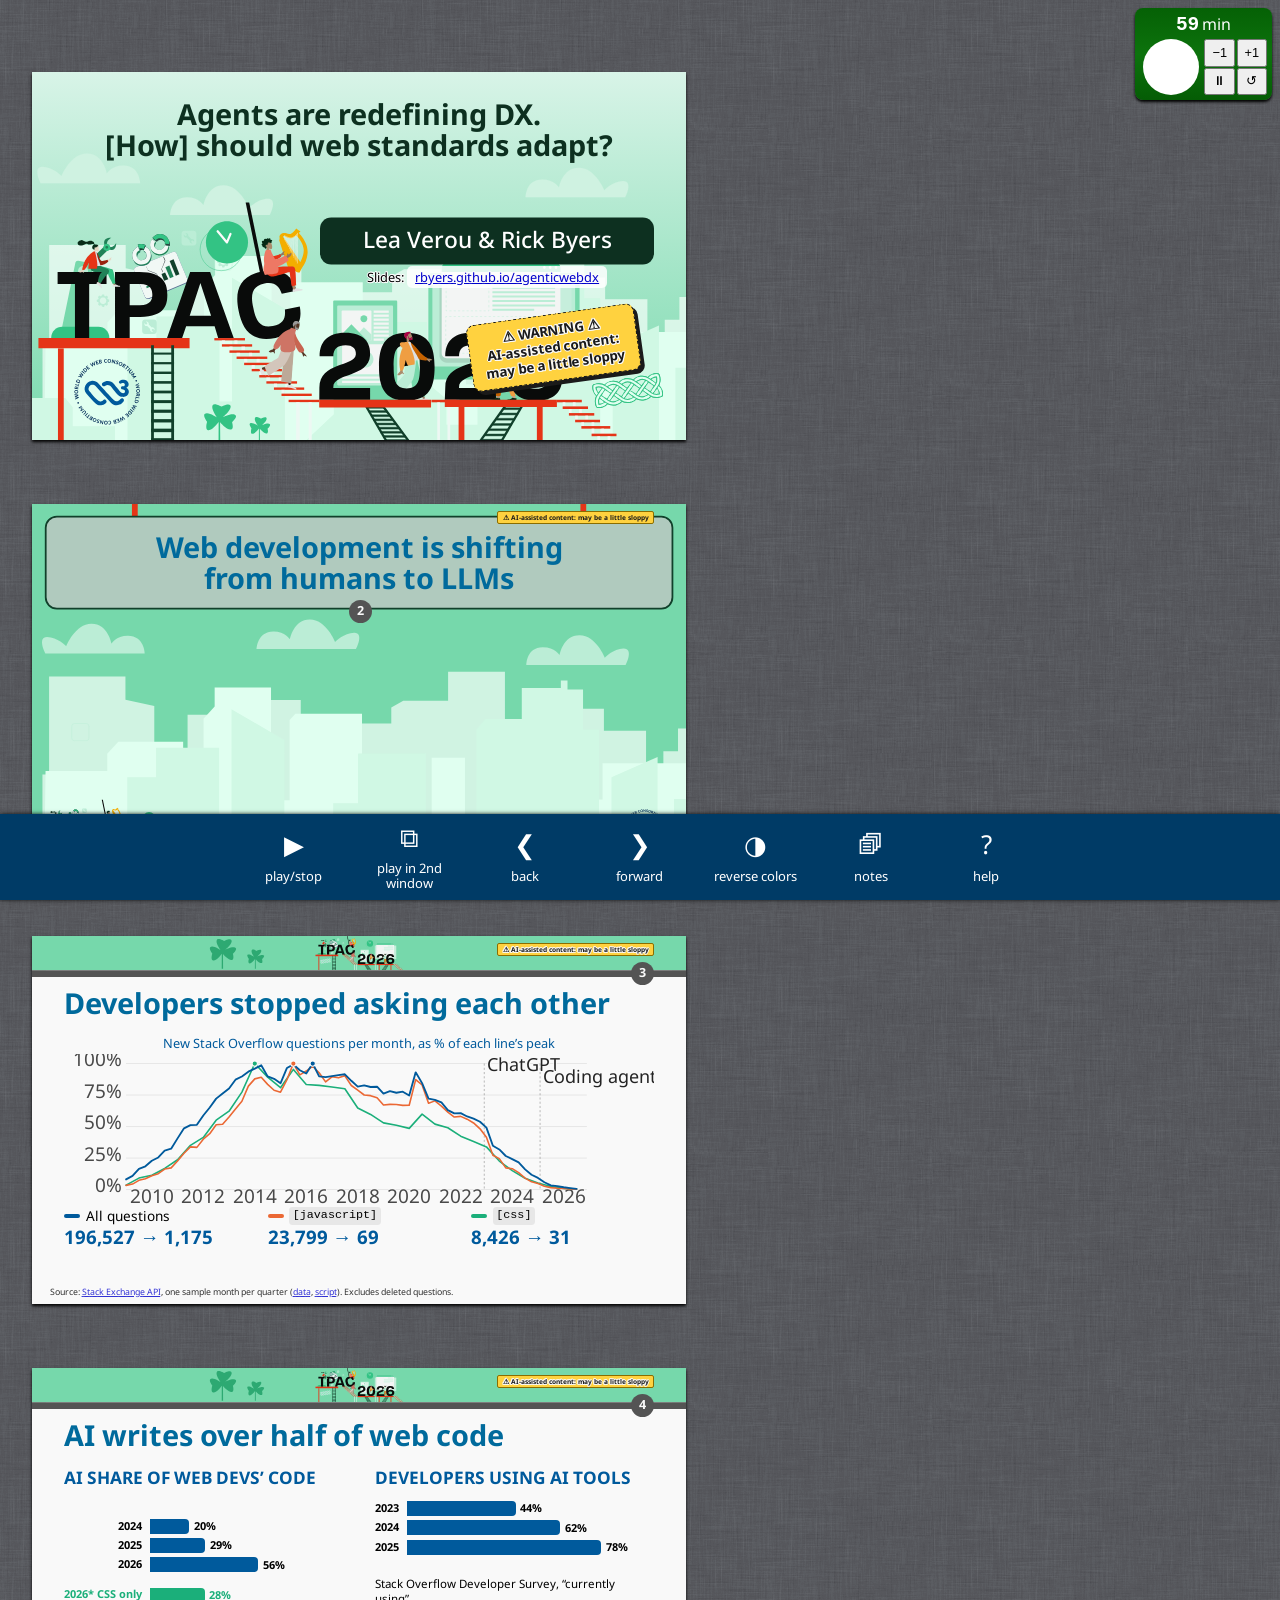
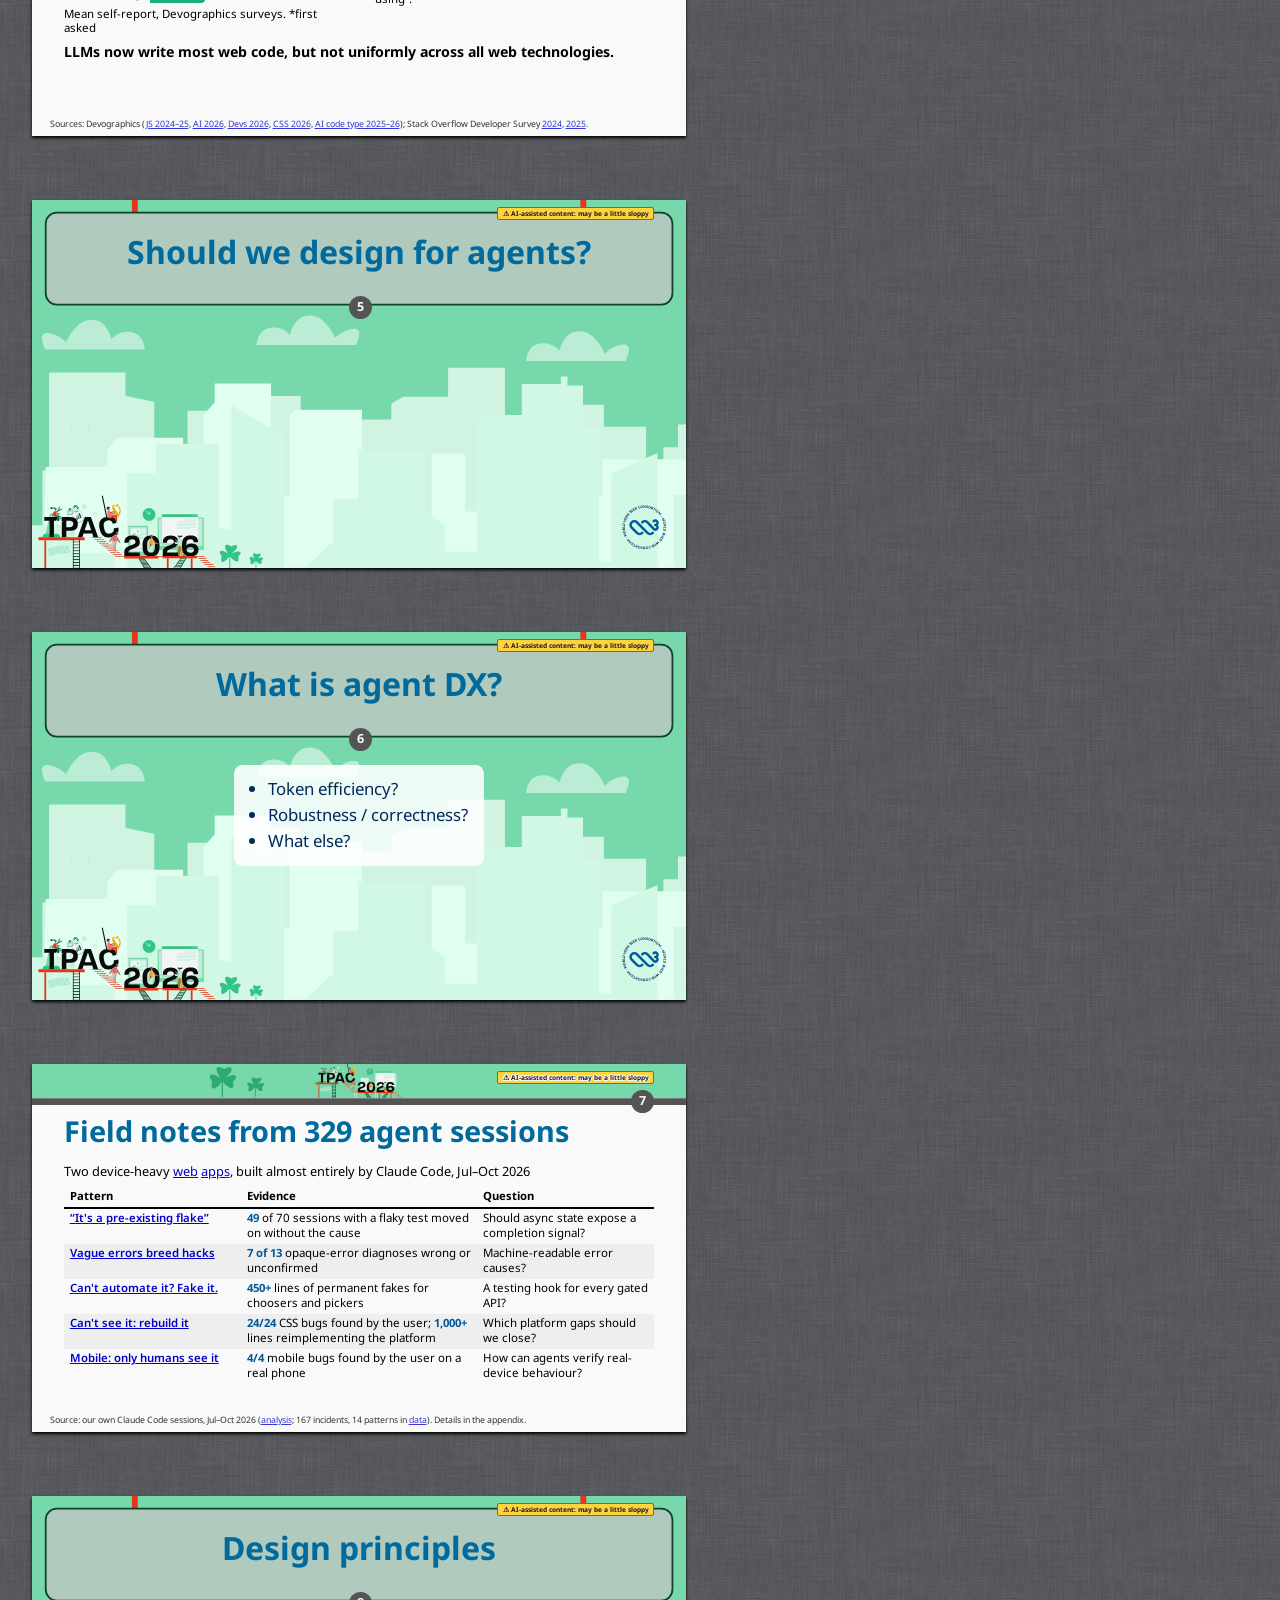
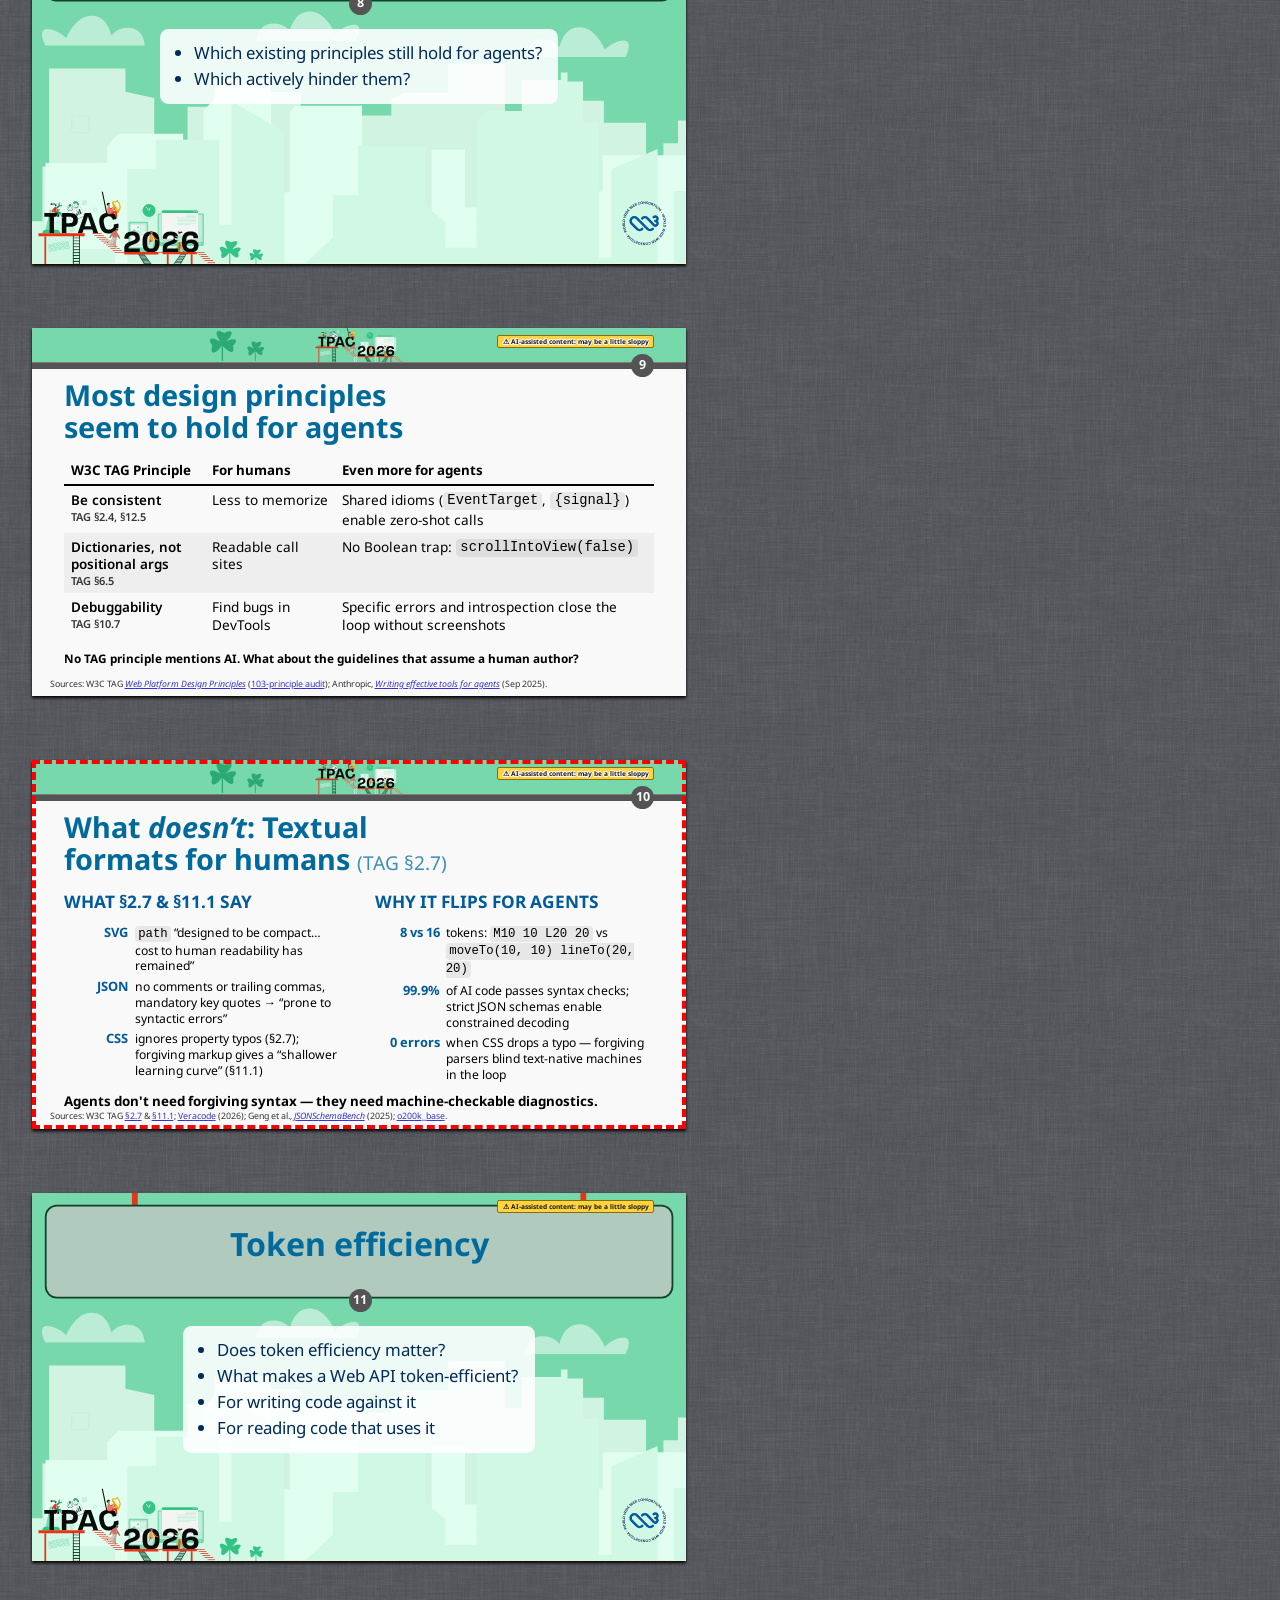
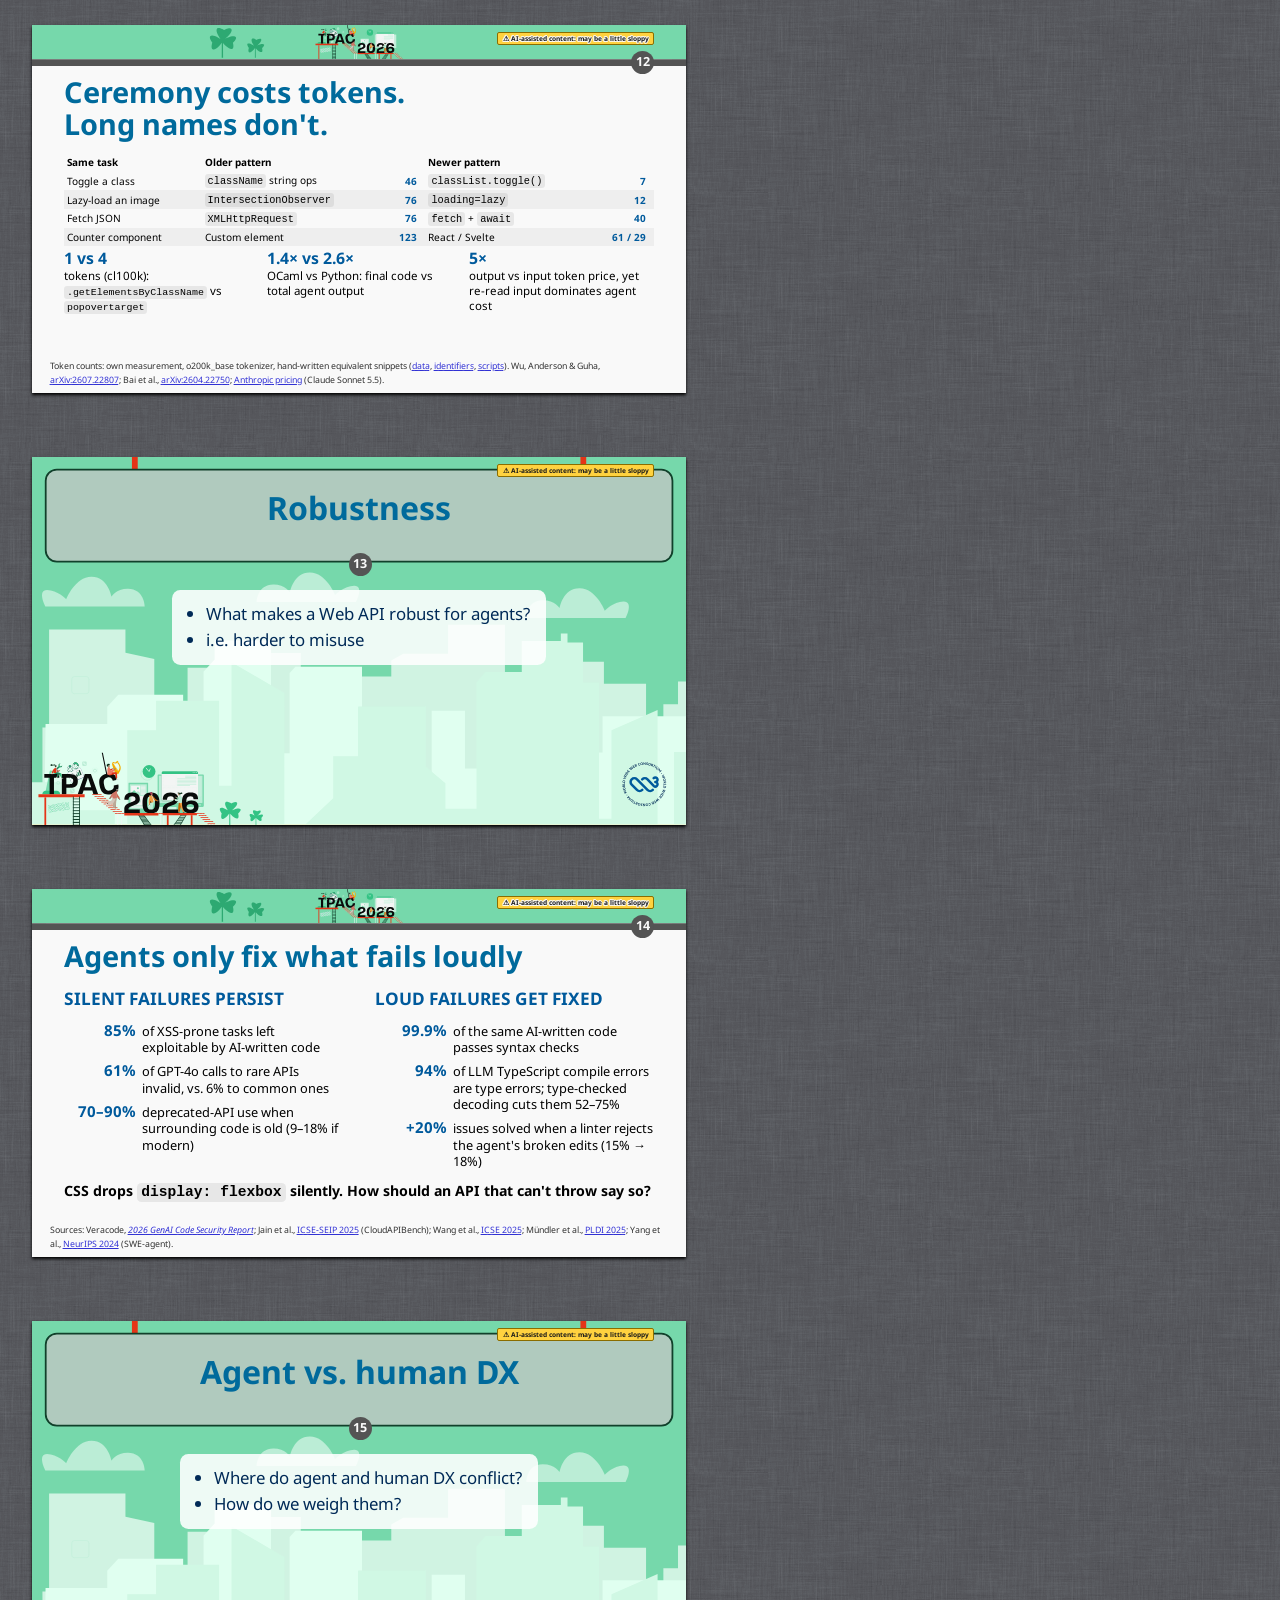
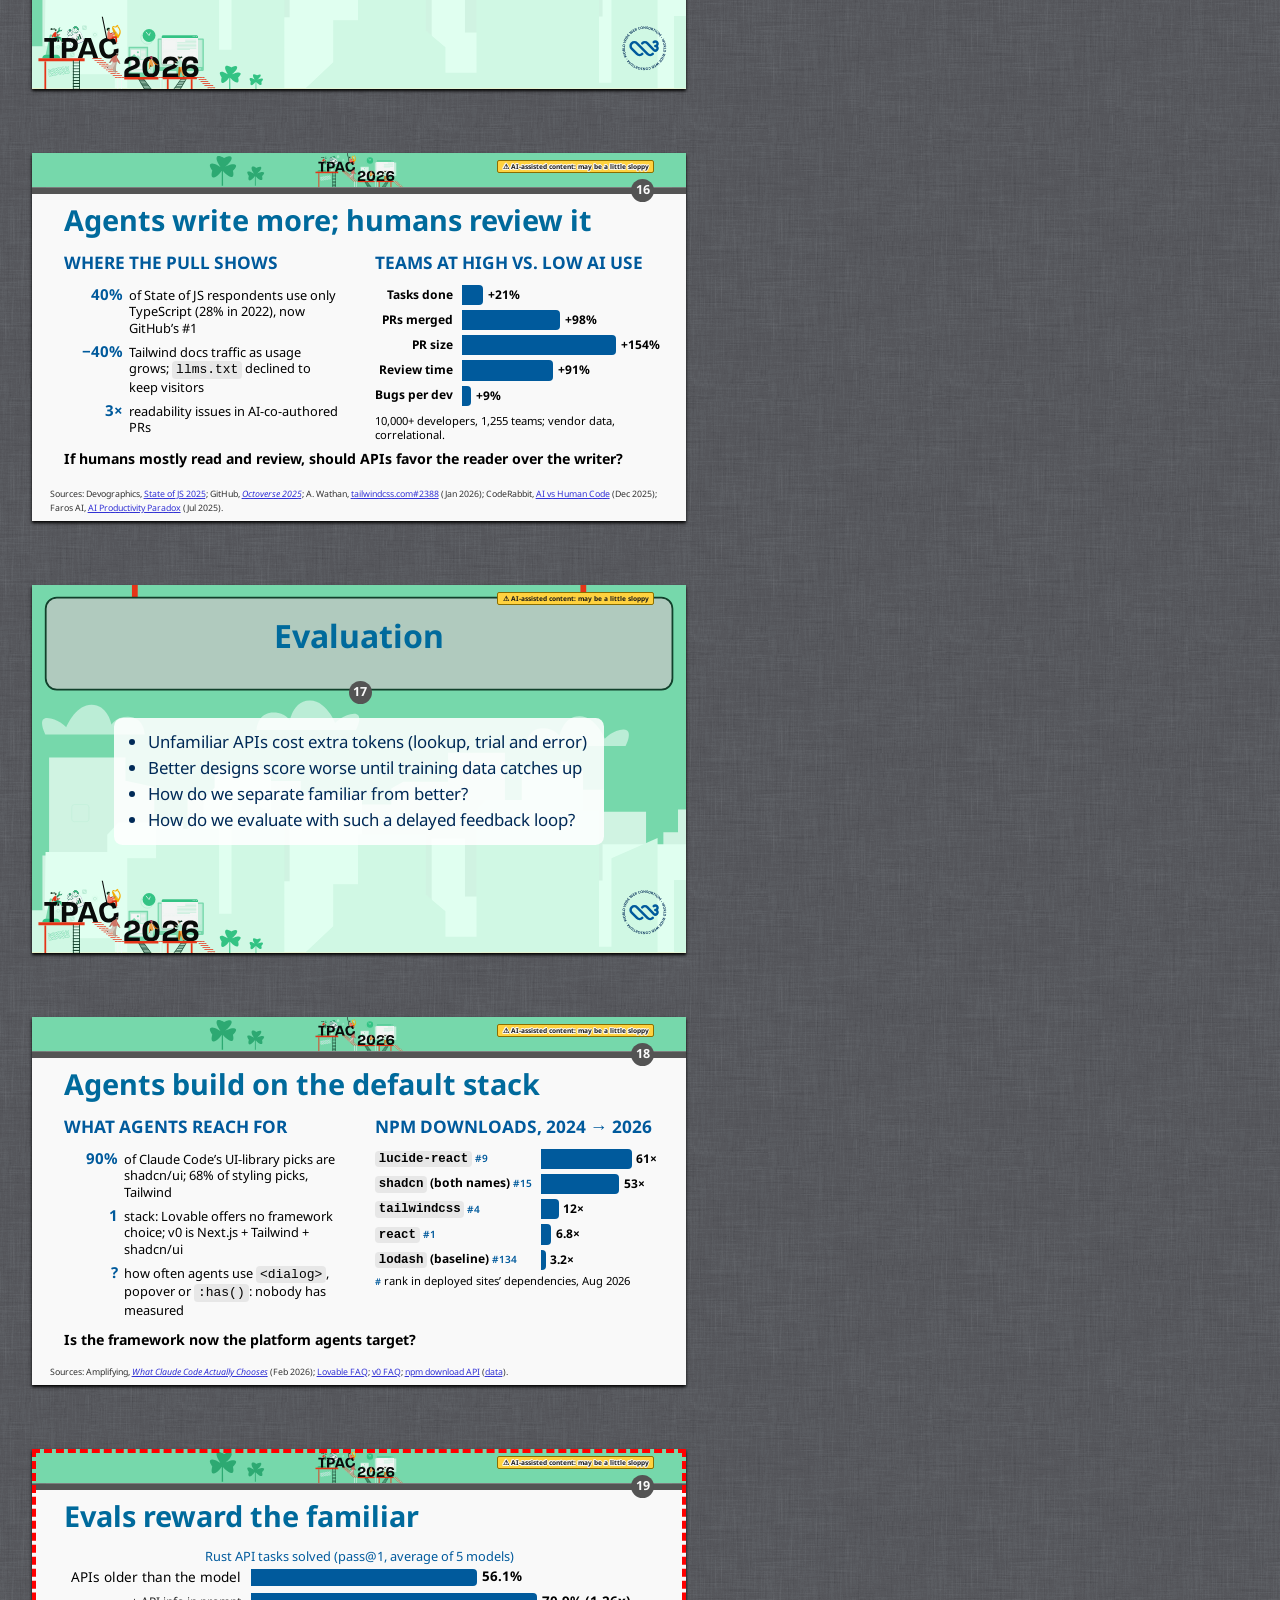
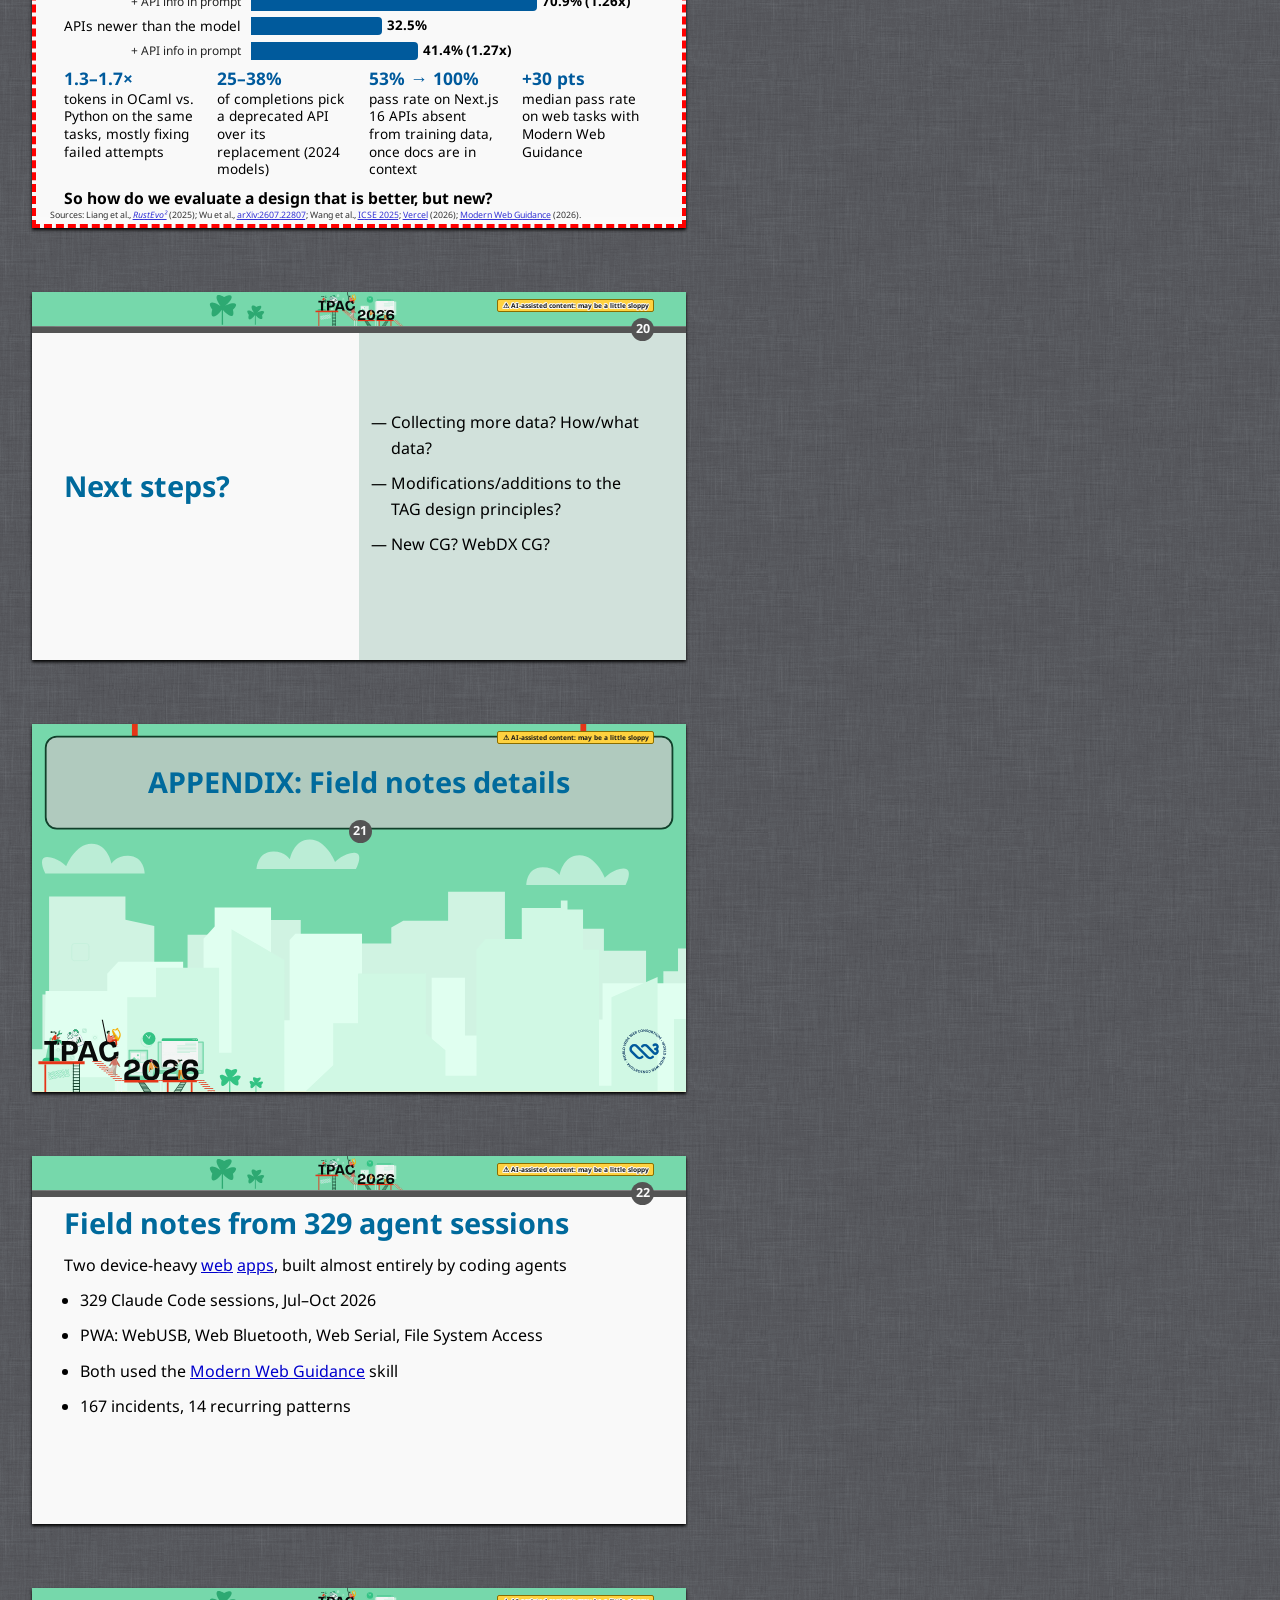
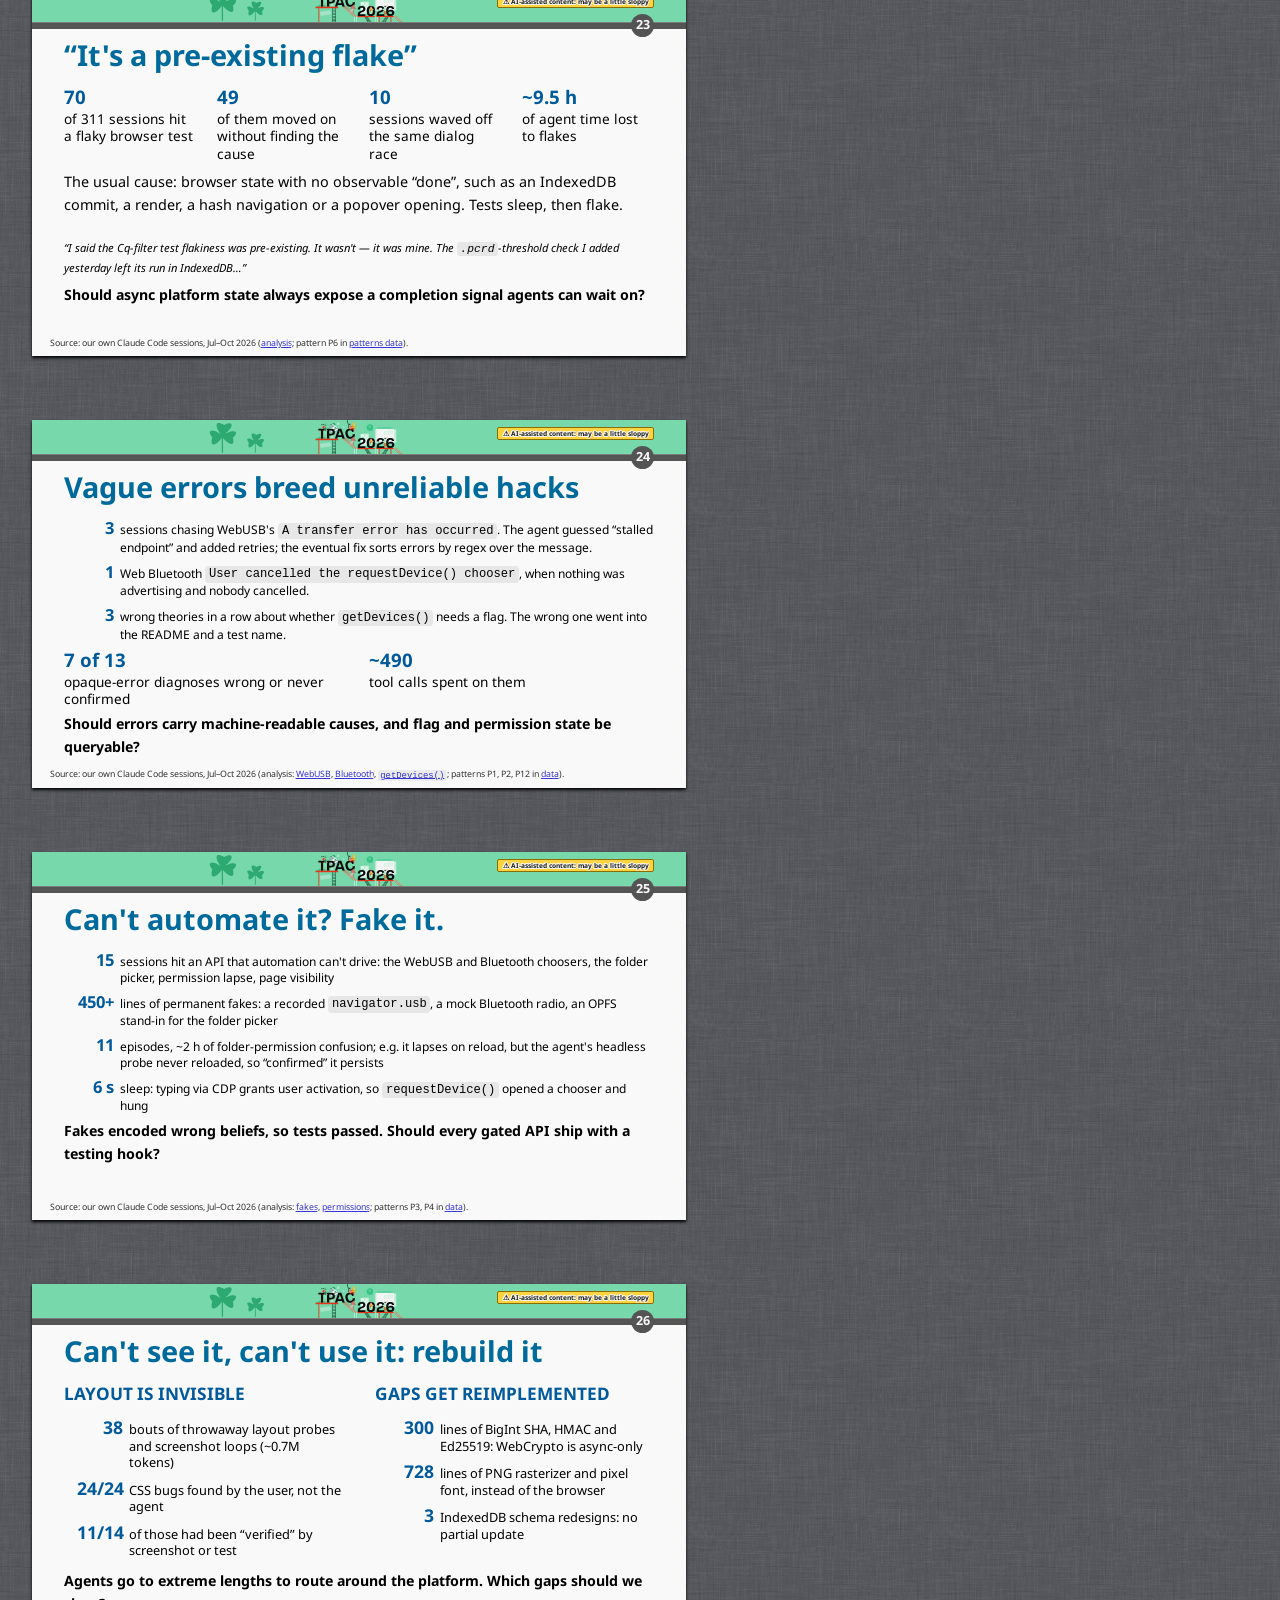
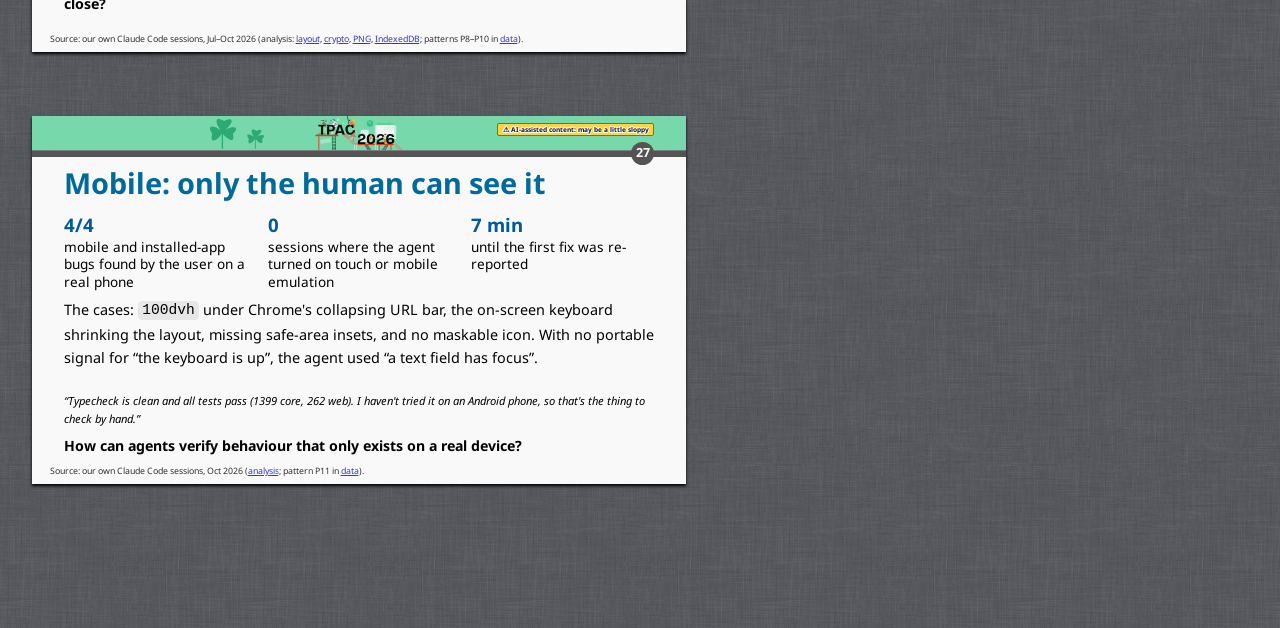
==== commit 620aee6e: "Update index.html" ====
--- a/web/index.html
+++ b/web/index.html
@@ -406,8 +406,7 @@
      <p class=note>Stack Overflow Developer Survey, “currently using”.</p>
     </section>
    </div>
-   <p class="next takeaway"><strong>LLMs now write most web code, but CSS
-   lags behind.</strong></p>
+   <p class="next takeaway"><strong>LLMs now write most web code, but not uniformly across all web technologies.</strong></p>
    <p class="source">Sources: Devographics (<a
    href="https://2025.stateofjs.com/en-US/usage/#ai_generated_code_balance">JS
    2024–25</a>, <a
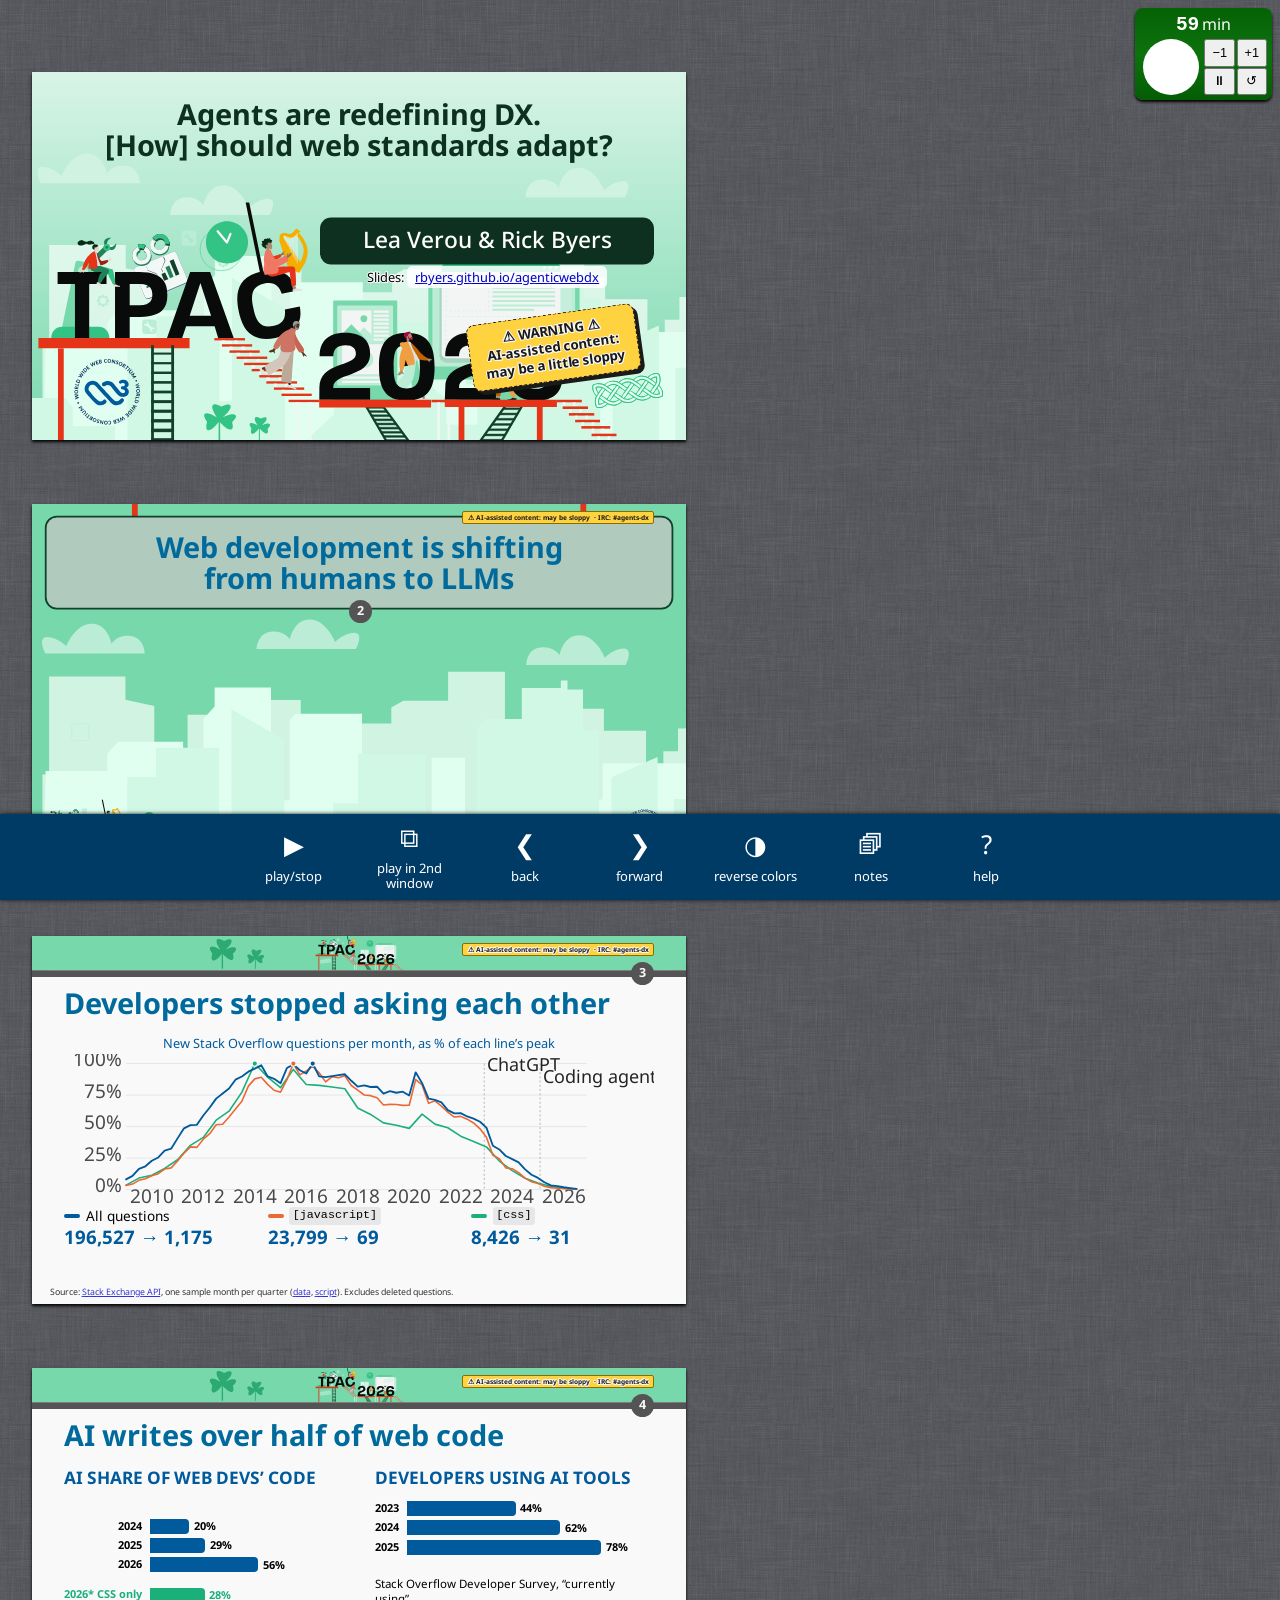
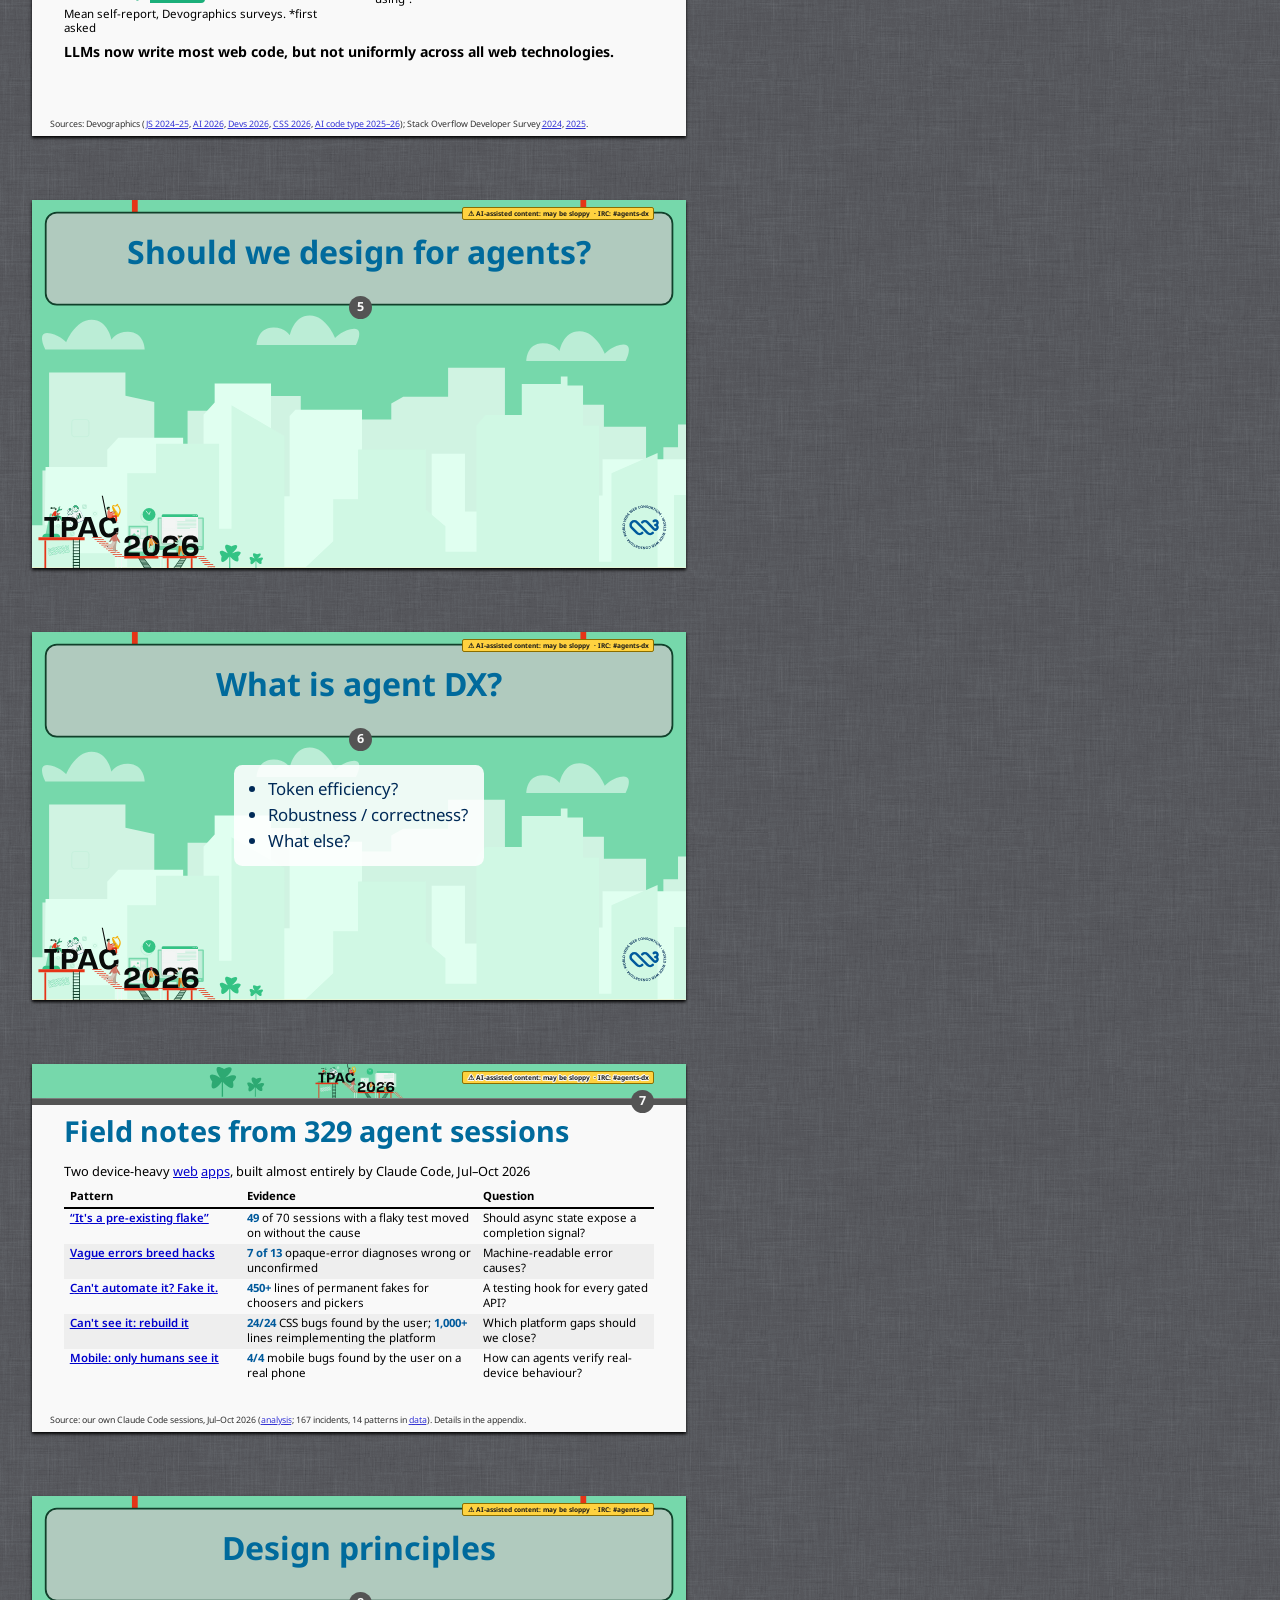
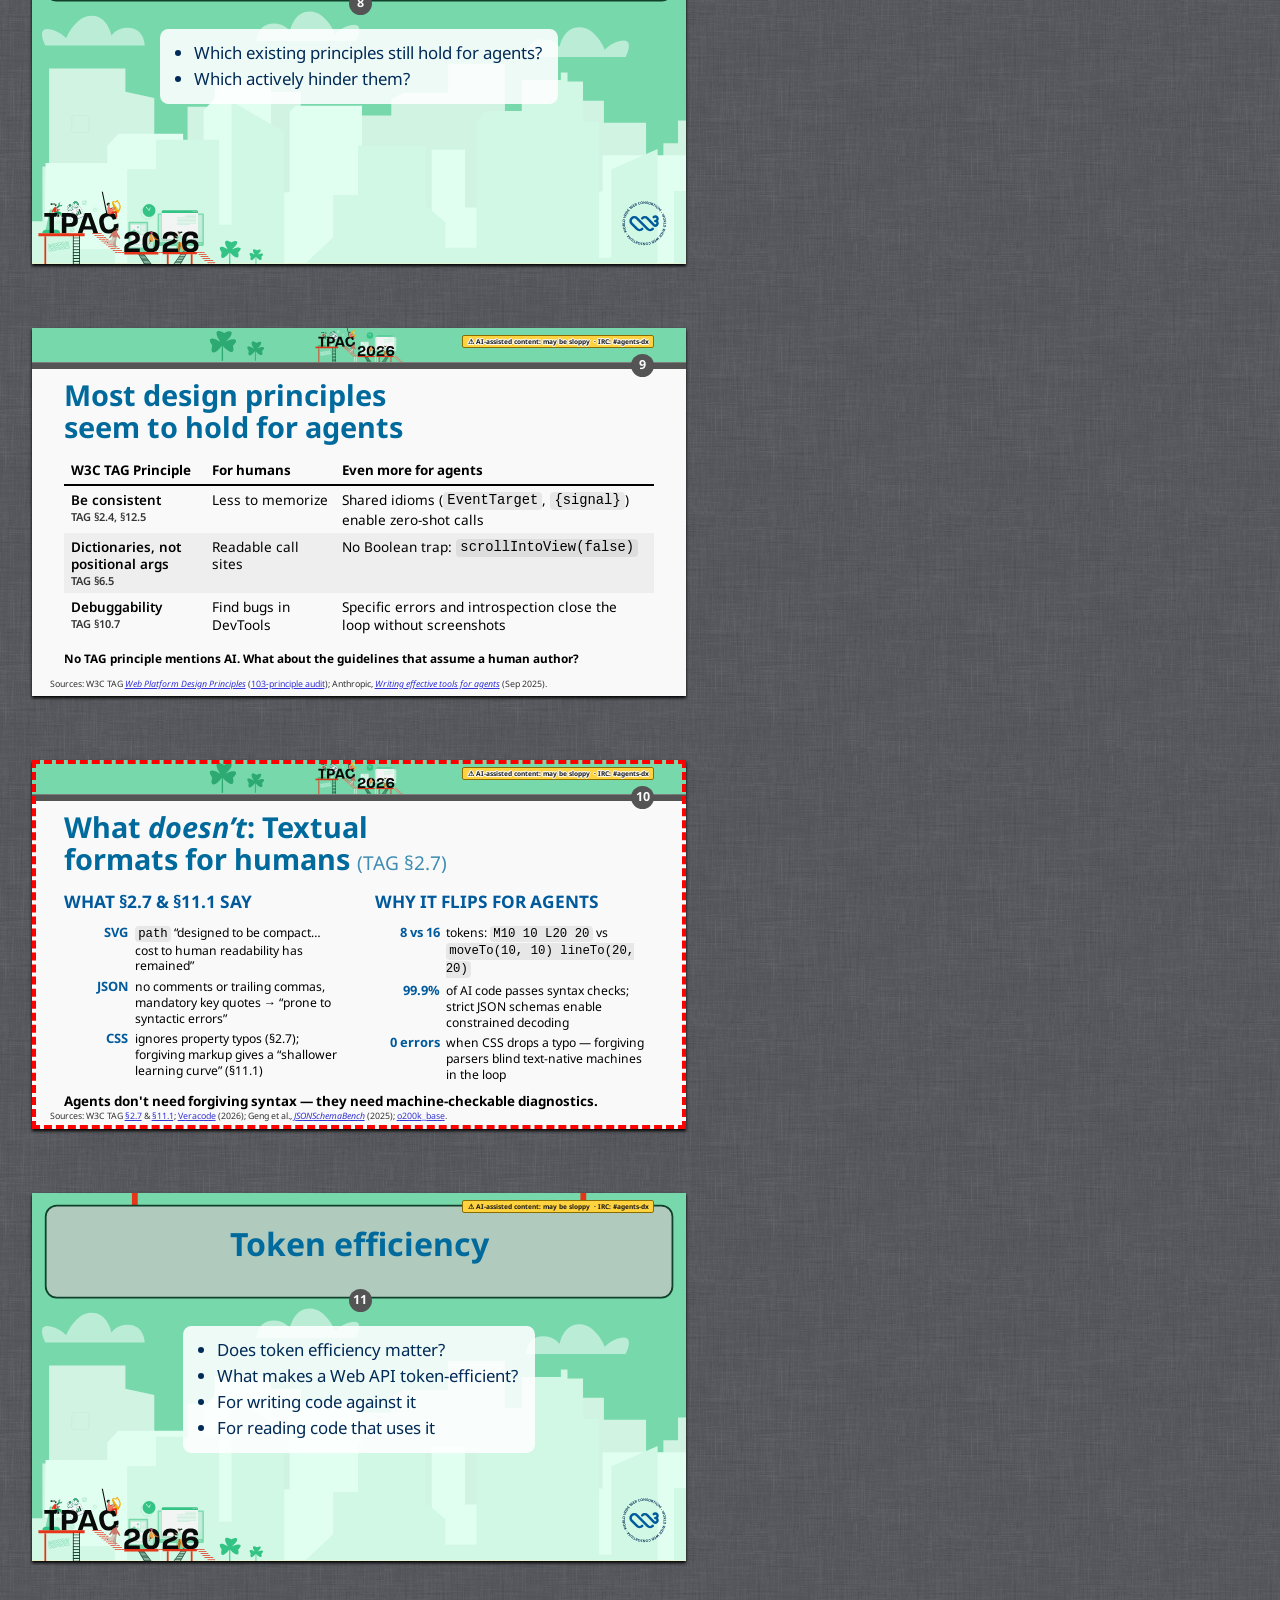
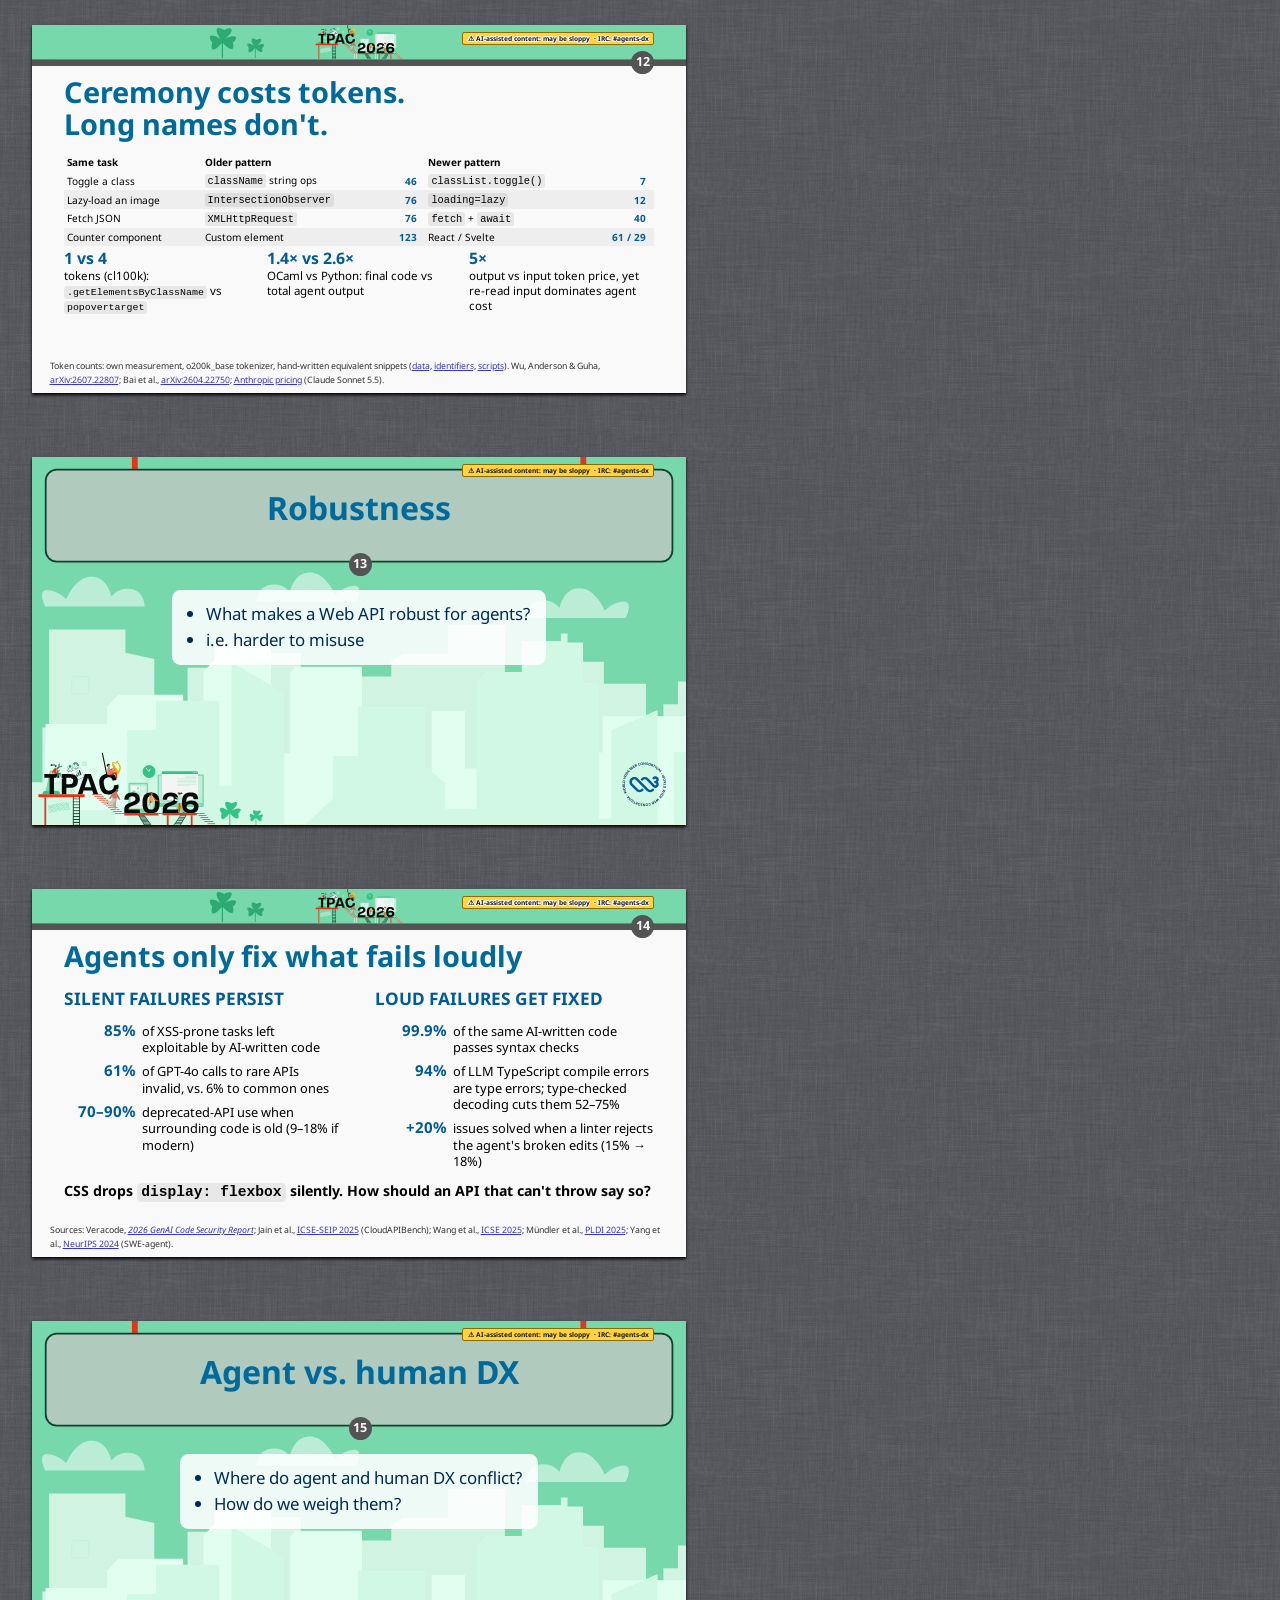
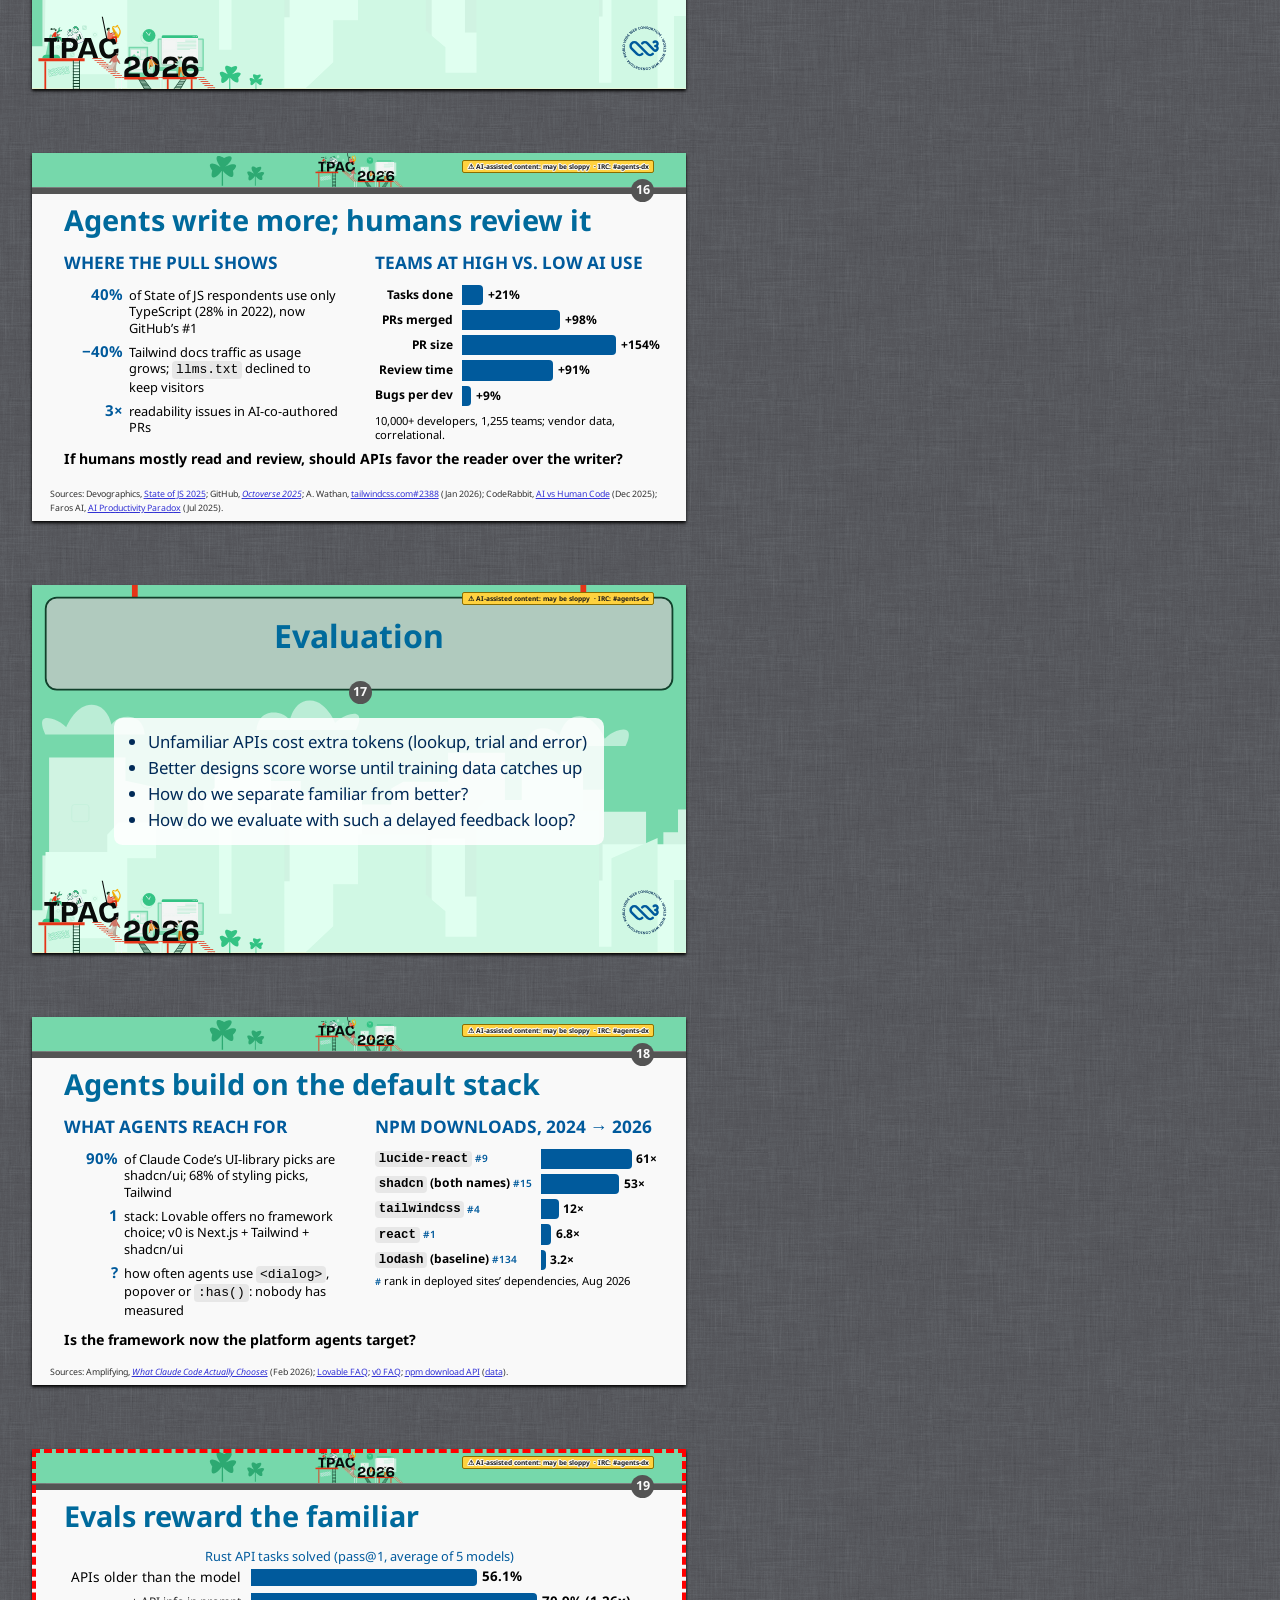
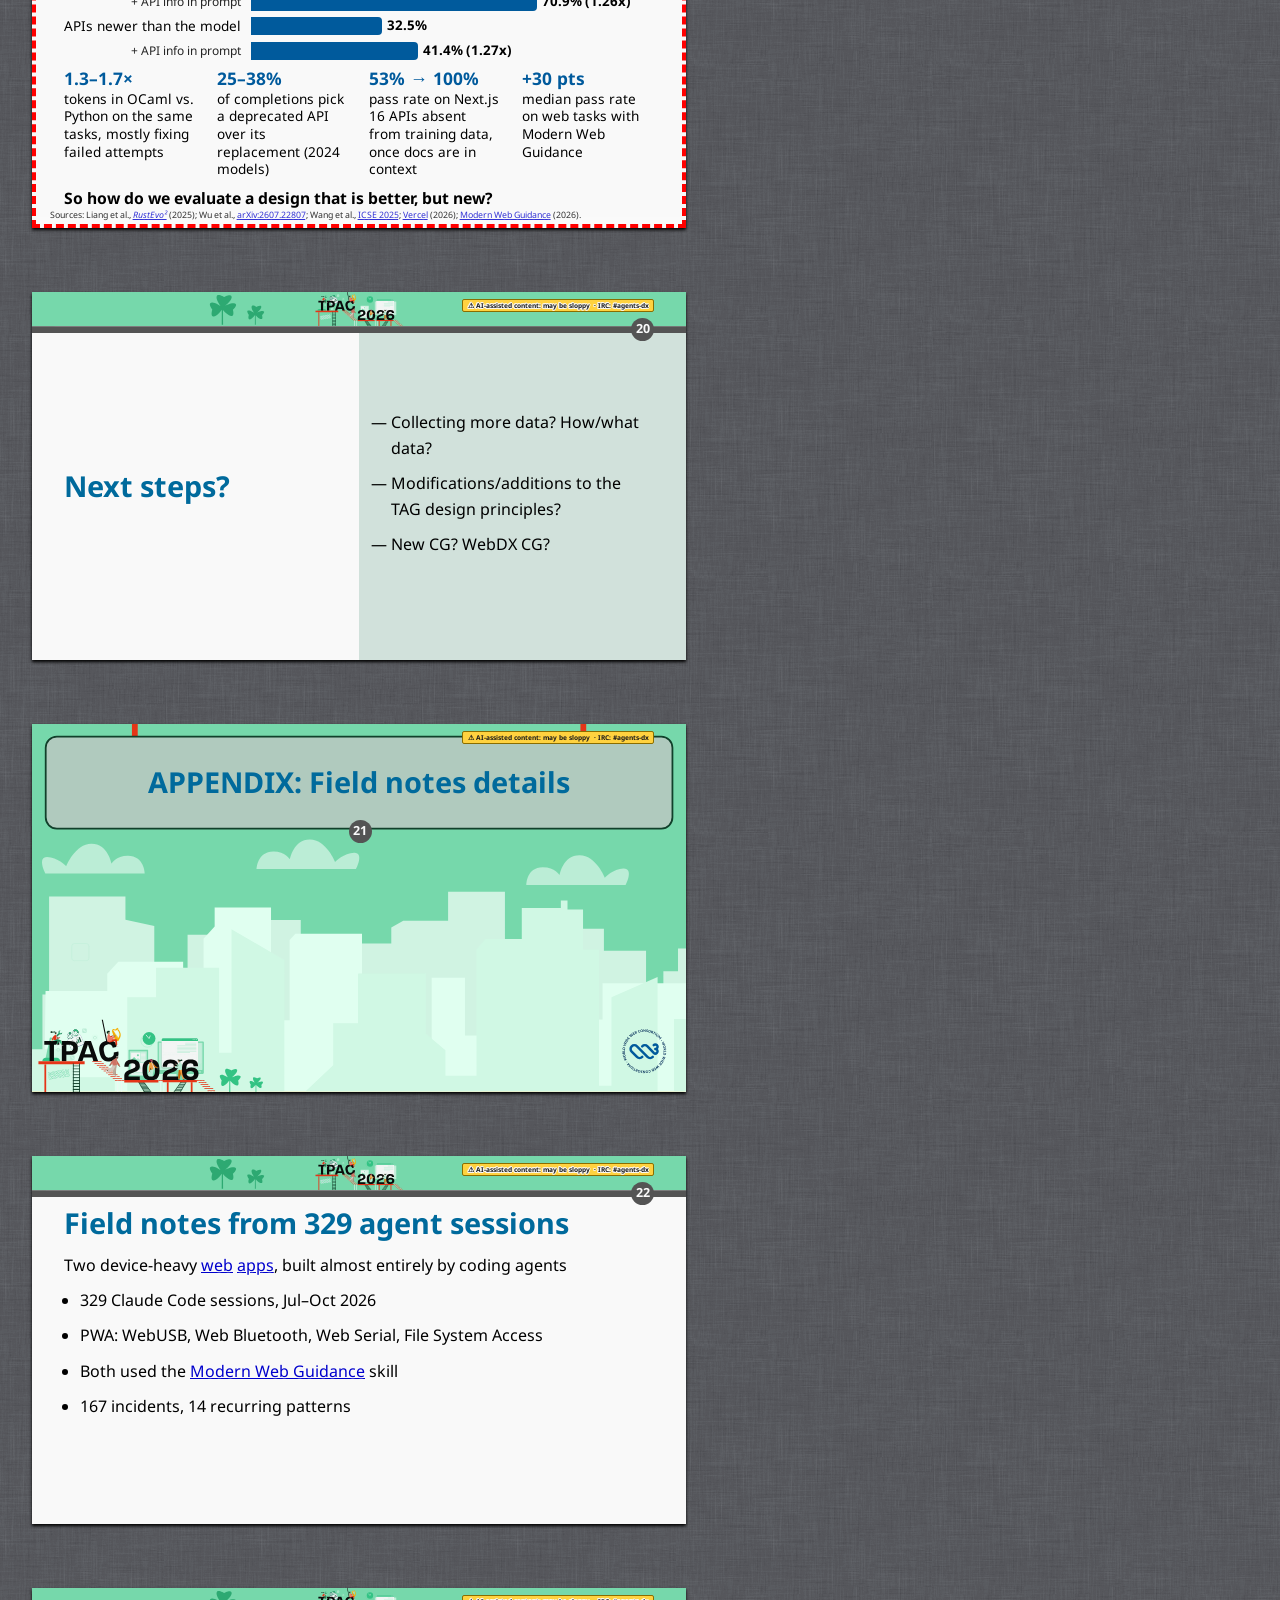
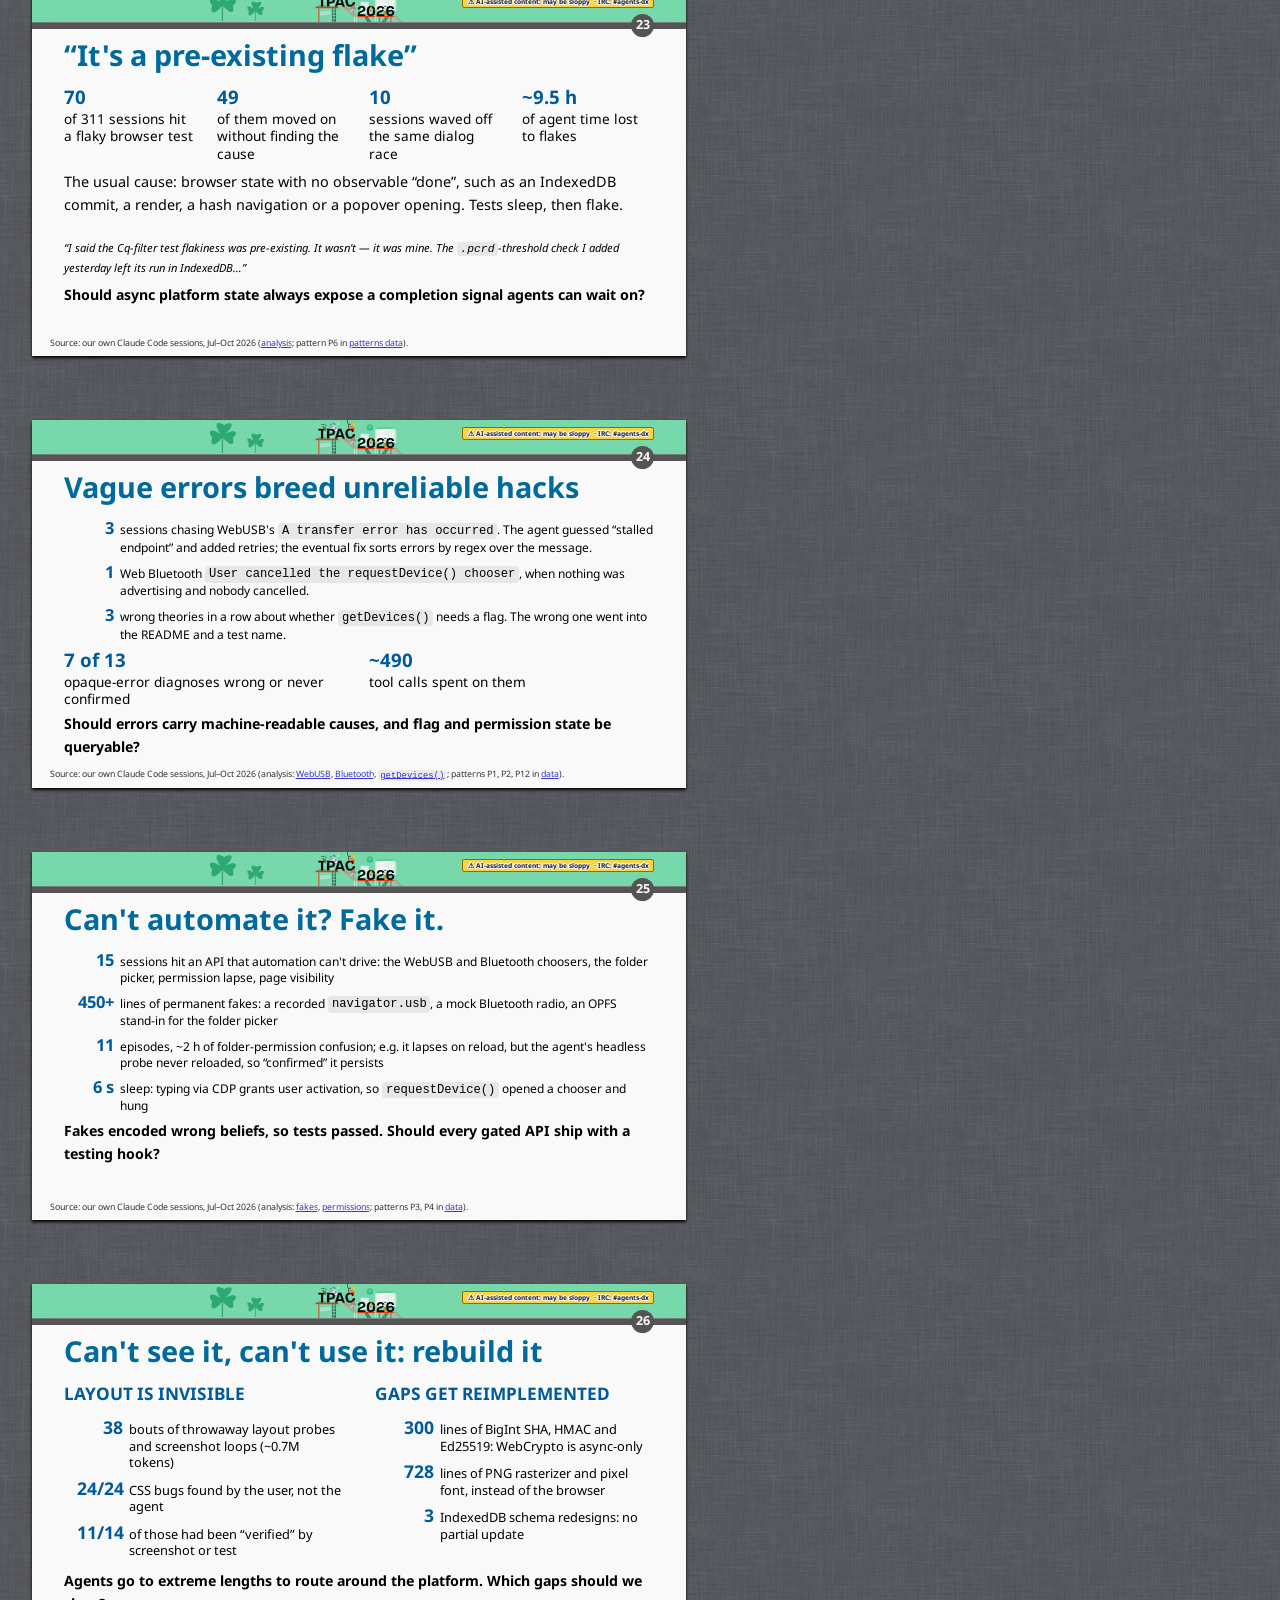
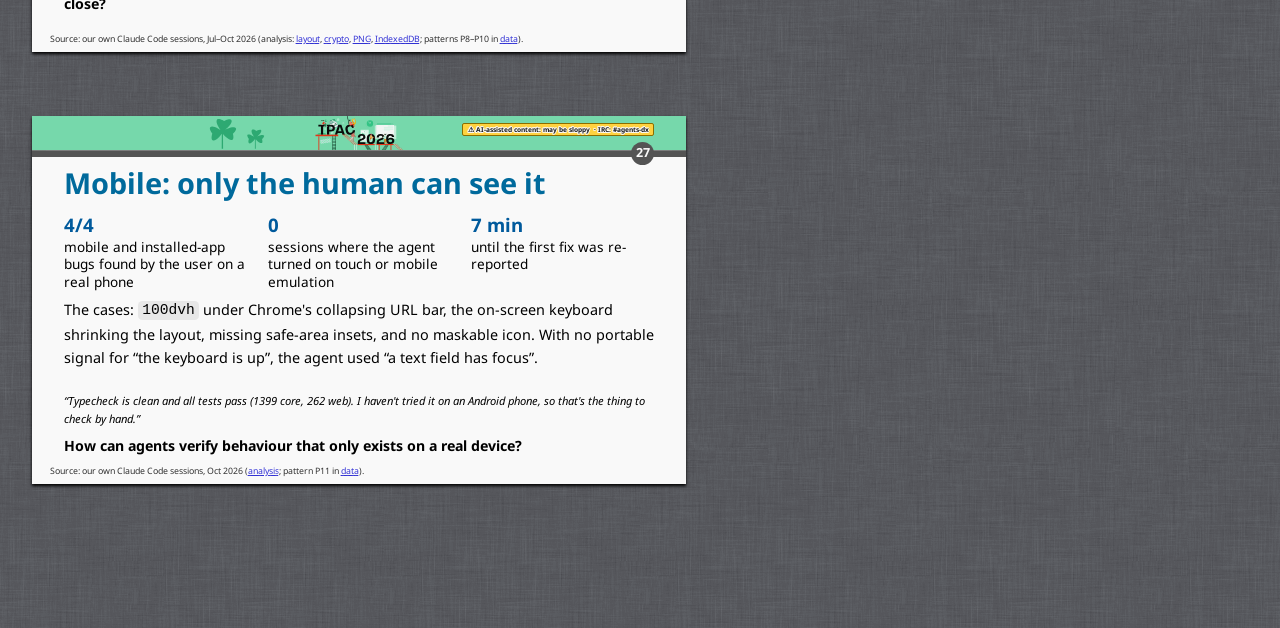
==== commit 5d4ff2be: "Running header: add IRC room #agents-dx Shorten the AI-assisted warning so the label clears the TPAC" ====
--- a/web/index.html
+++ b/web/index.html
@@ -220,7 +220,7 @@
    #mobile .next {margin: 0.3em 0 0; font-size: 0.9em}
 
    /* Warning label on every slide: content is AI-assisted */
-   .slide::after {content: "⚠ AI-assisted content: may be a little sloppy";
+   .slide::after {content: "⚠ AI-assisted content: may be sloppy \00a0·\00a0 IRC: #agents-dx";
      position: absolute; top: 0.45rem; right: 2rem; z-index: 1;
      font-size: 0.42em; font-weight: 700; line-height: 1.4;
      padding: 0.1em 0.7em; border-radius: 0.3em;
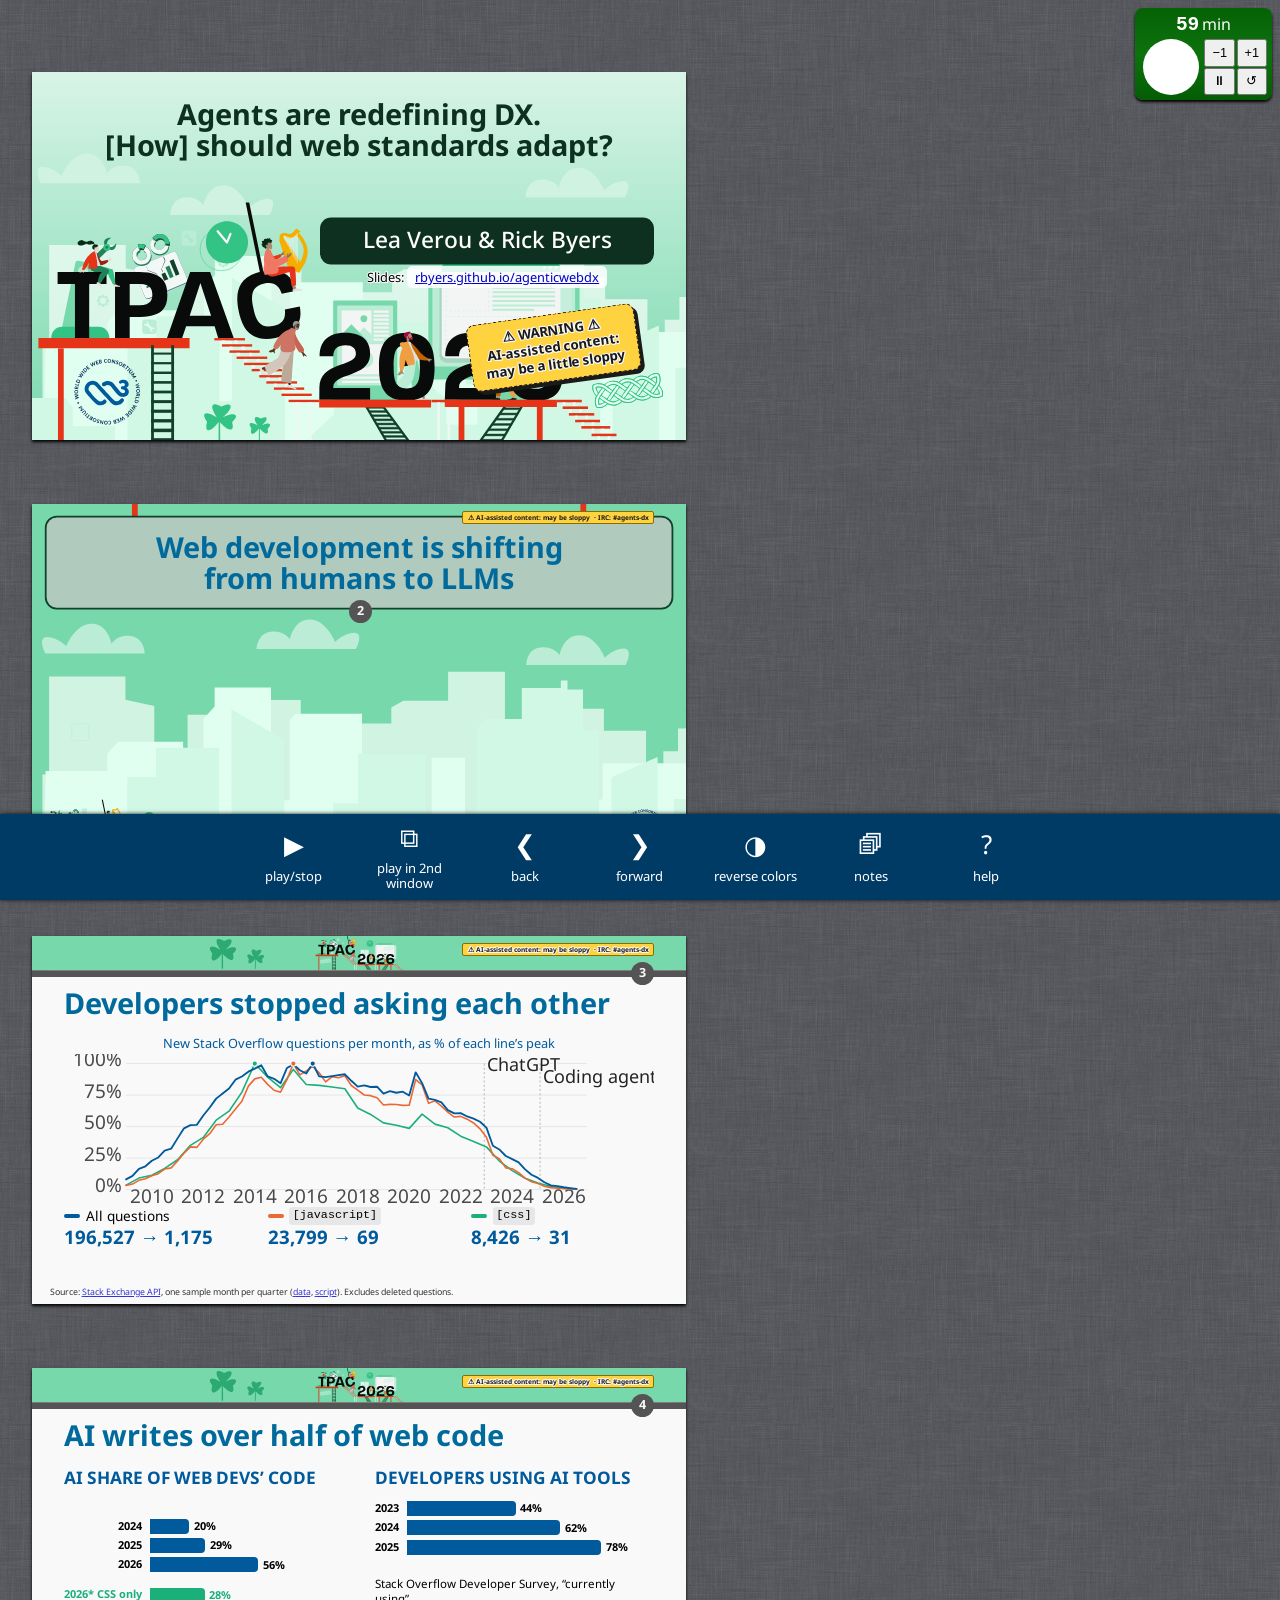
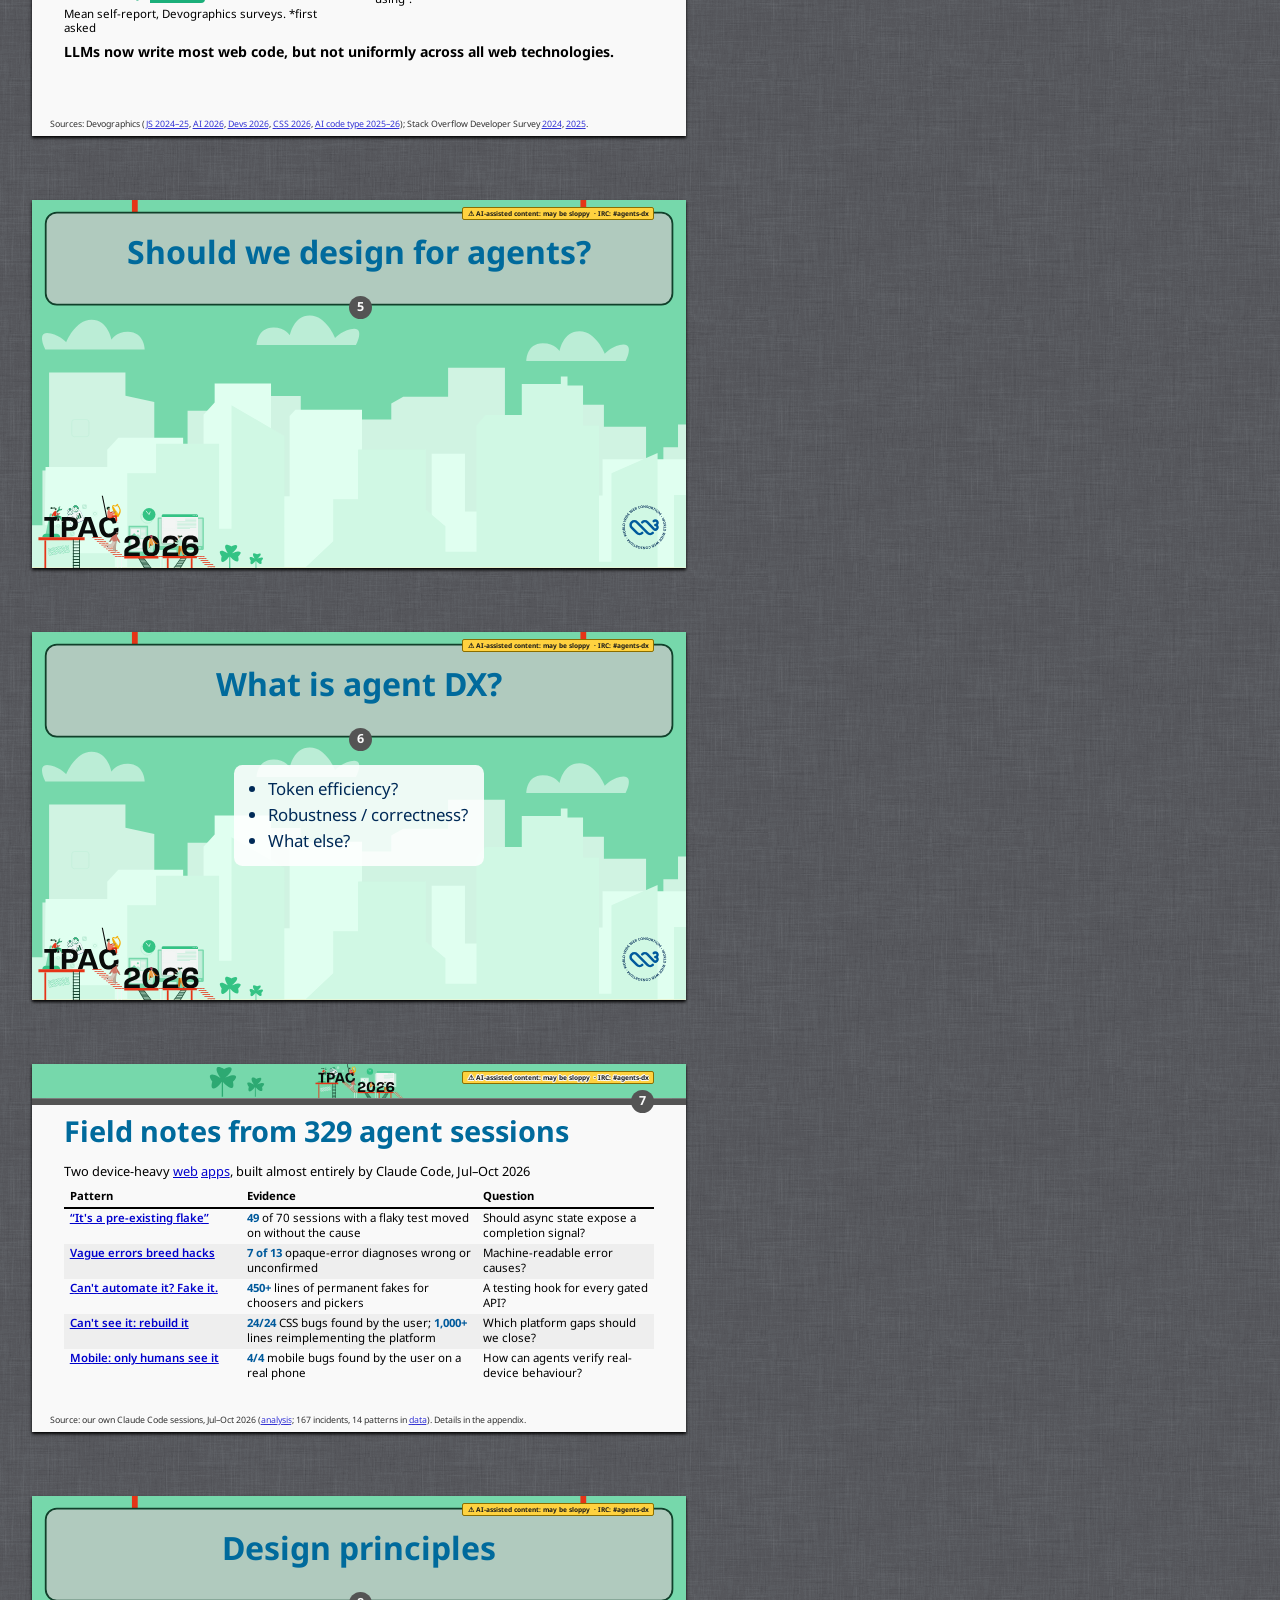
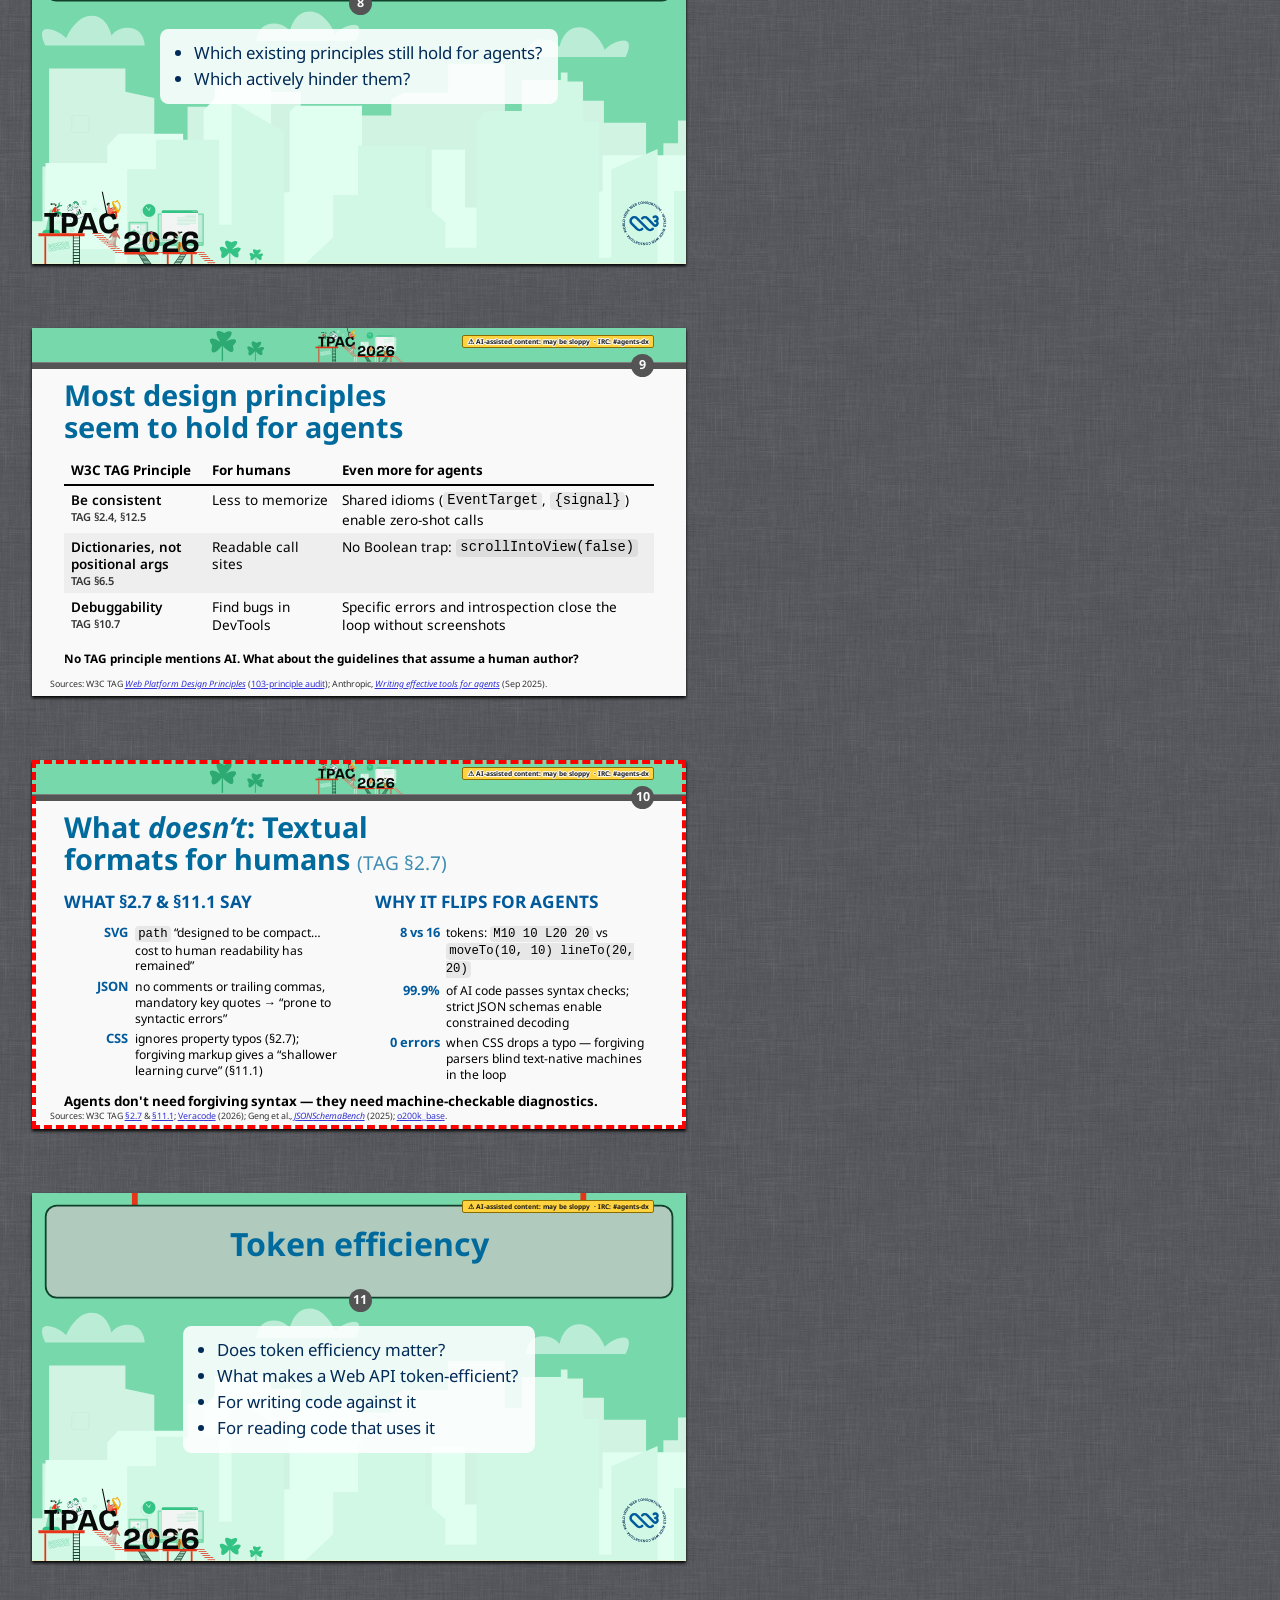
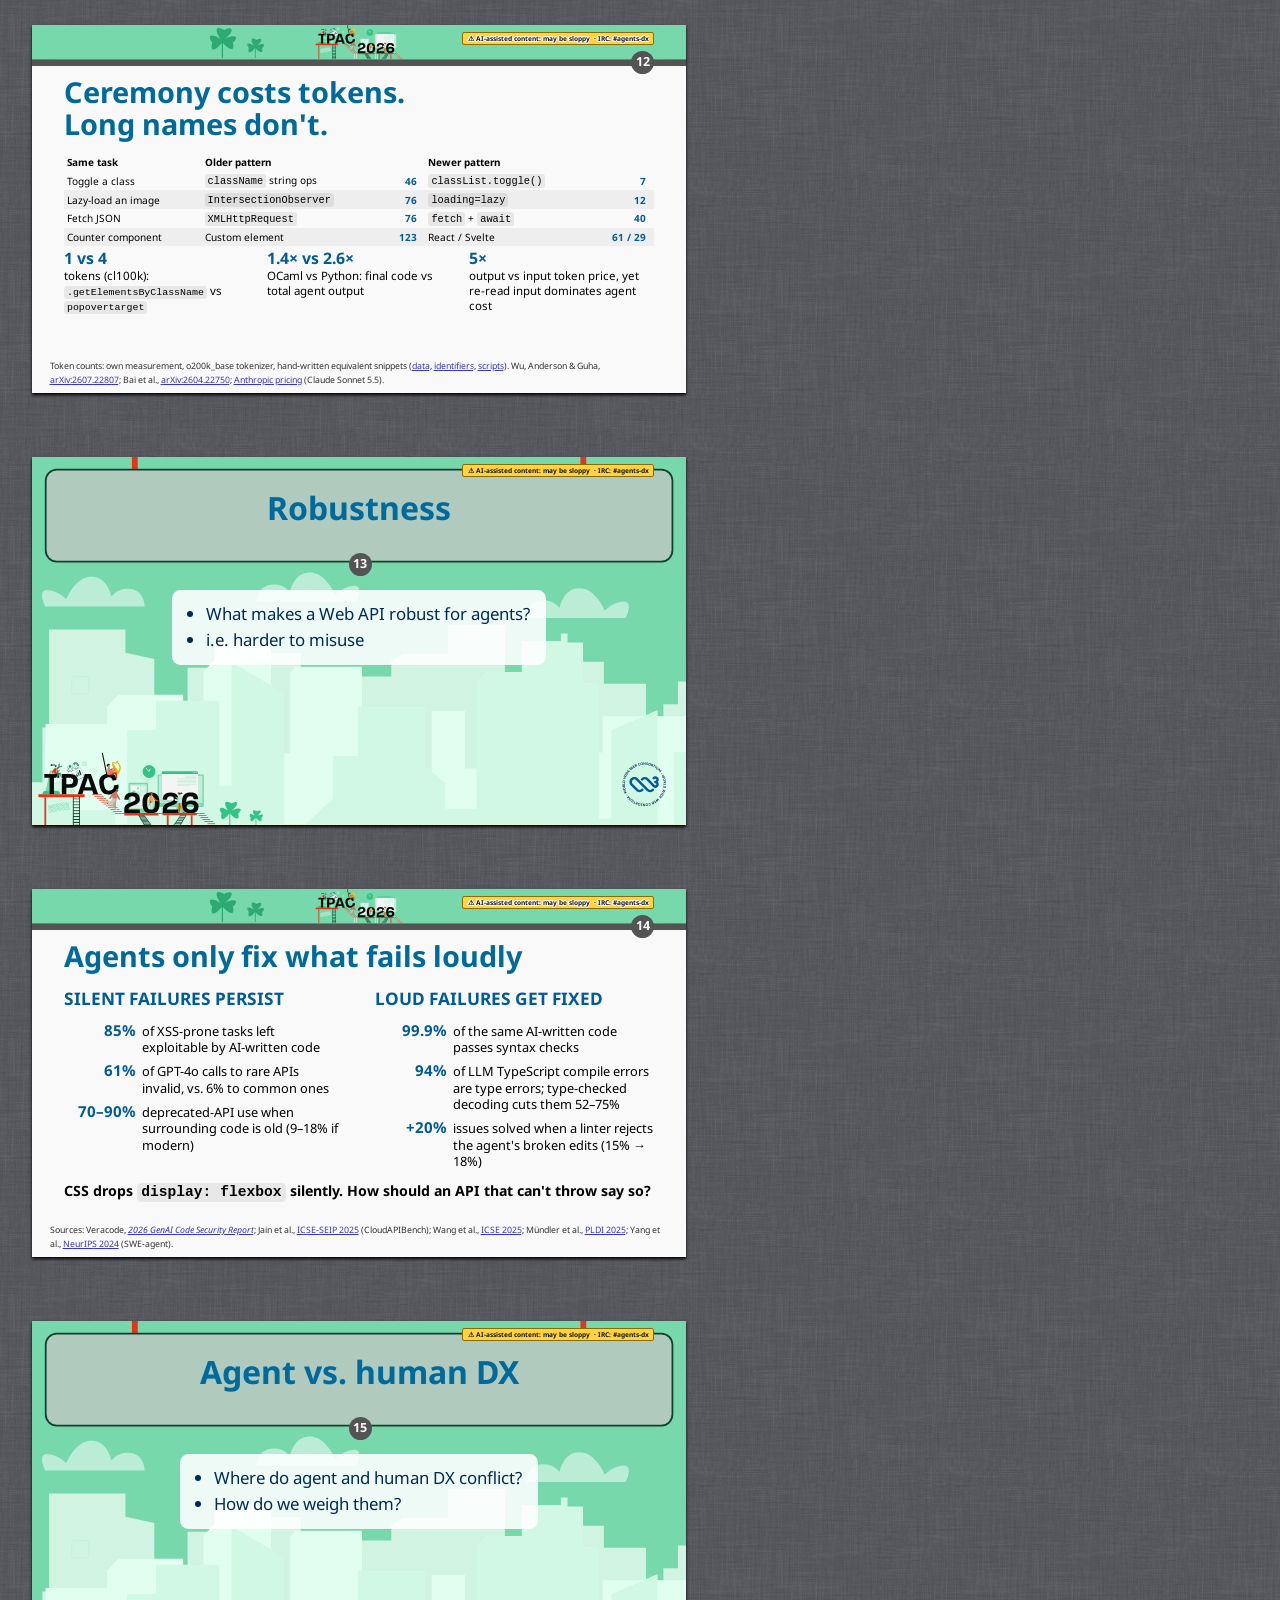
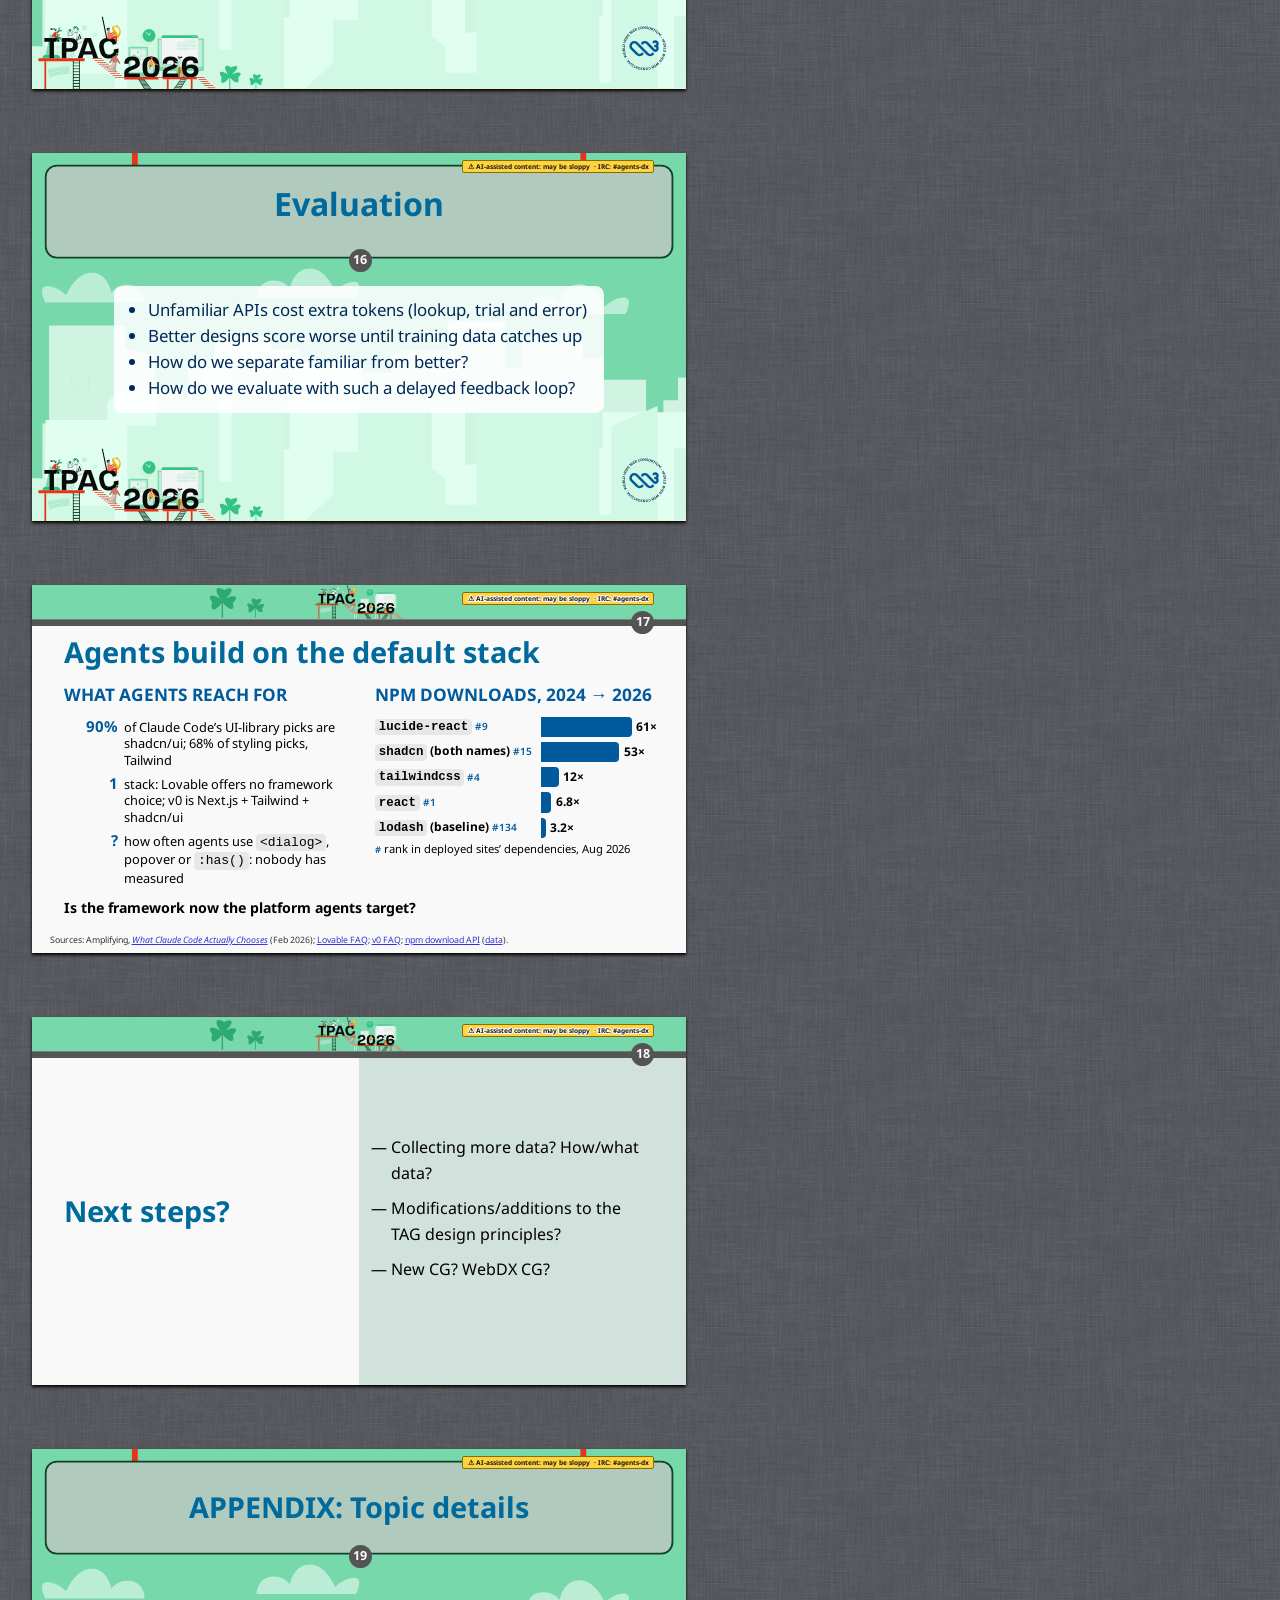
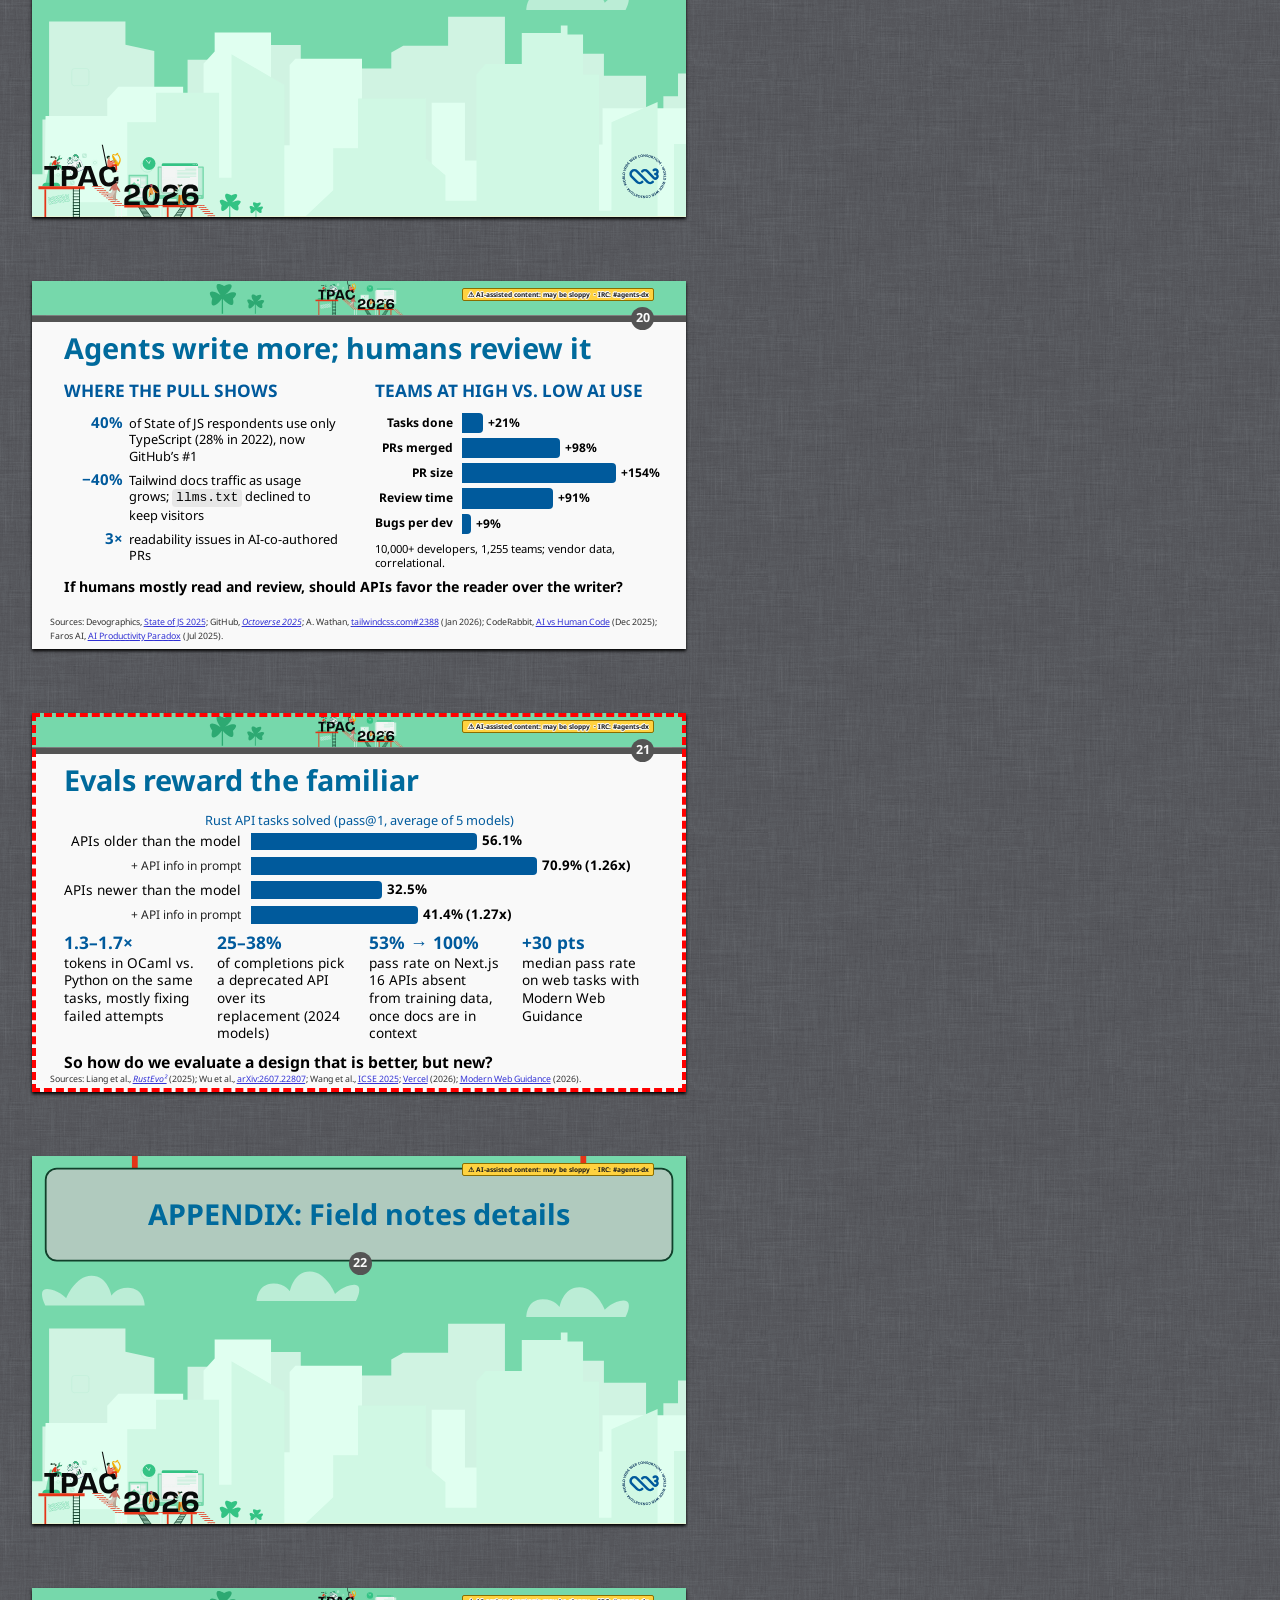
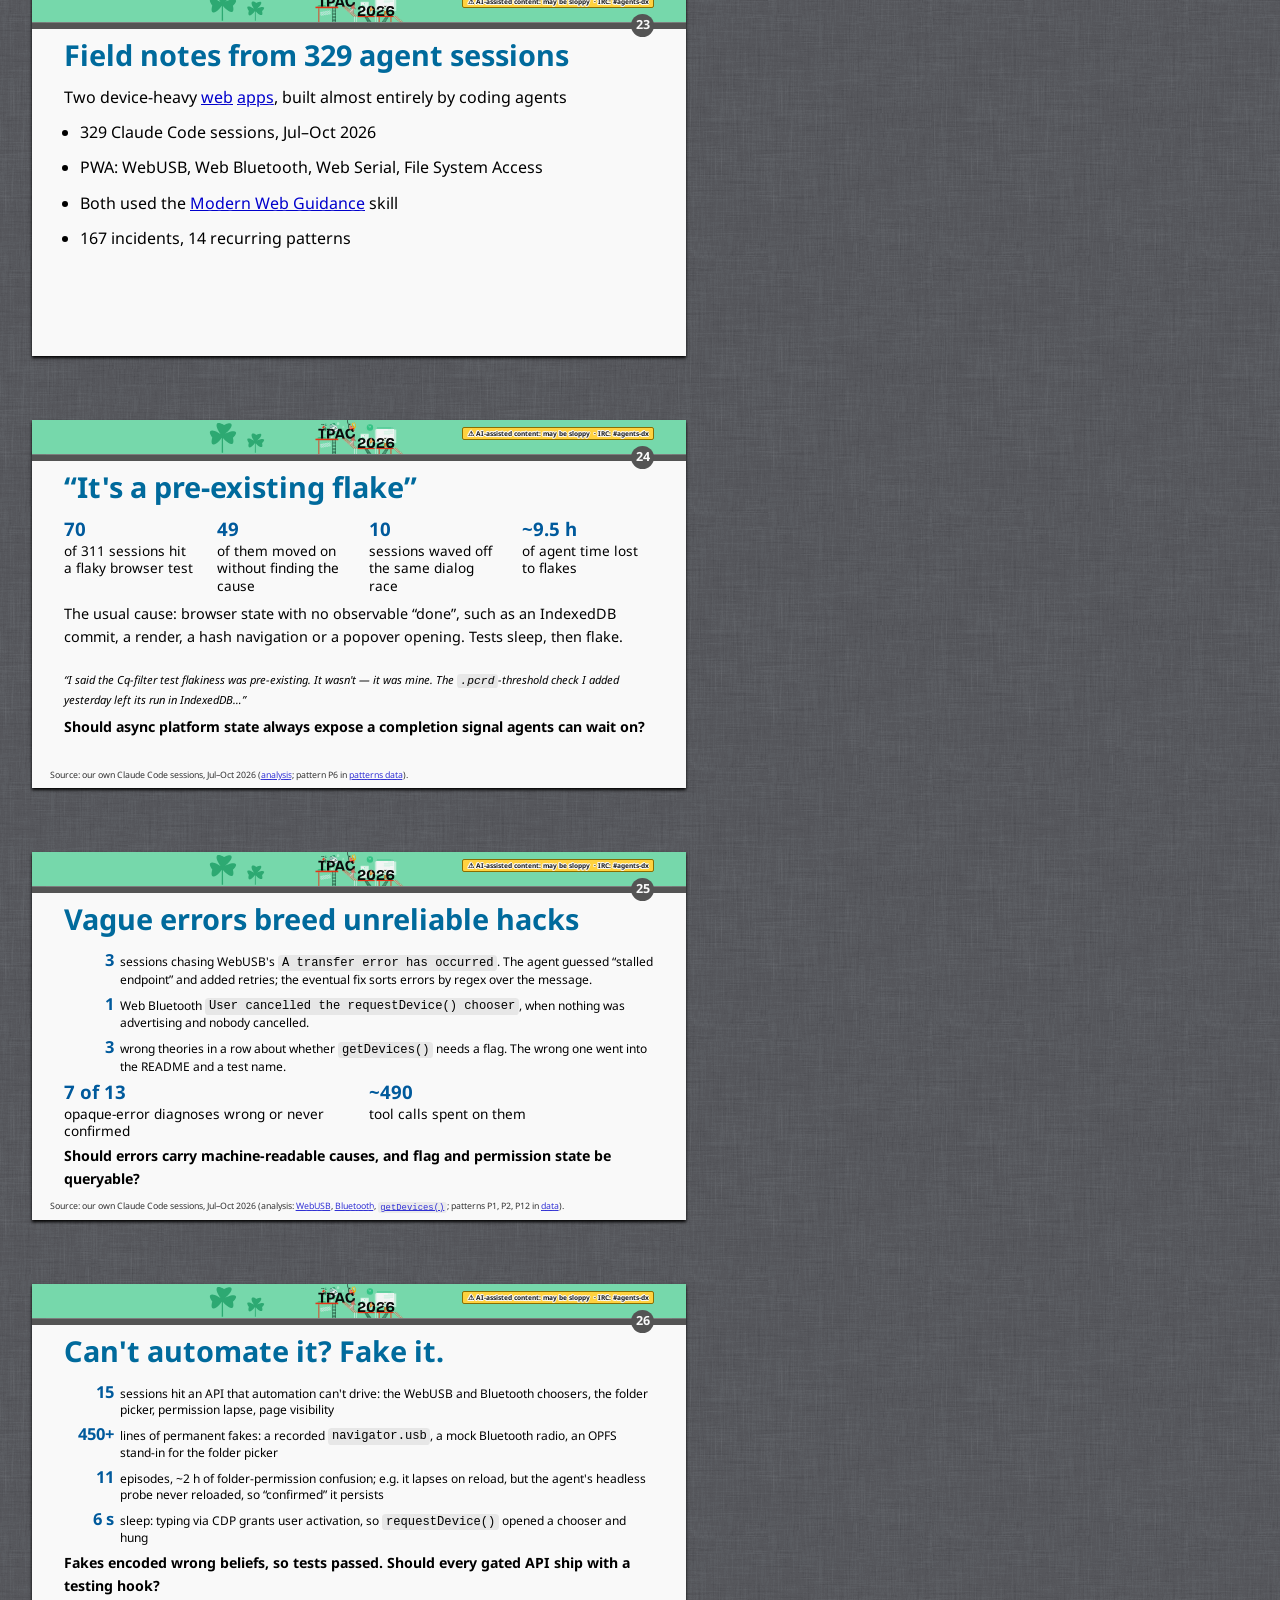
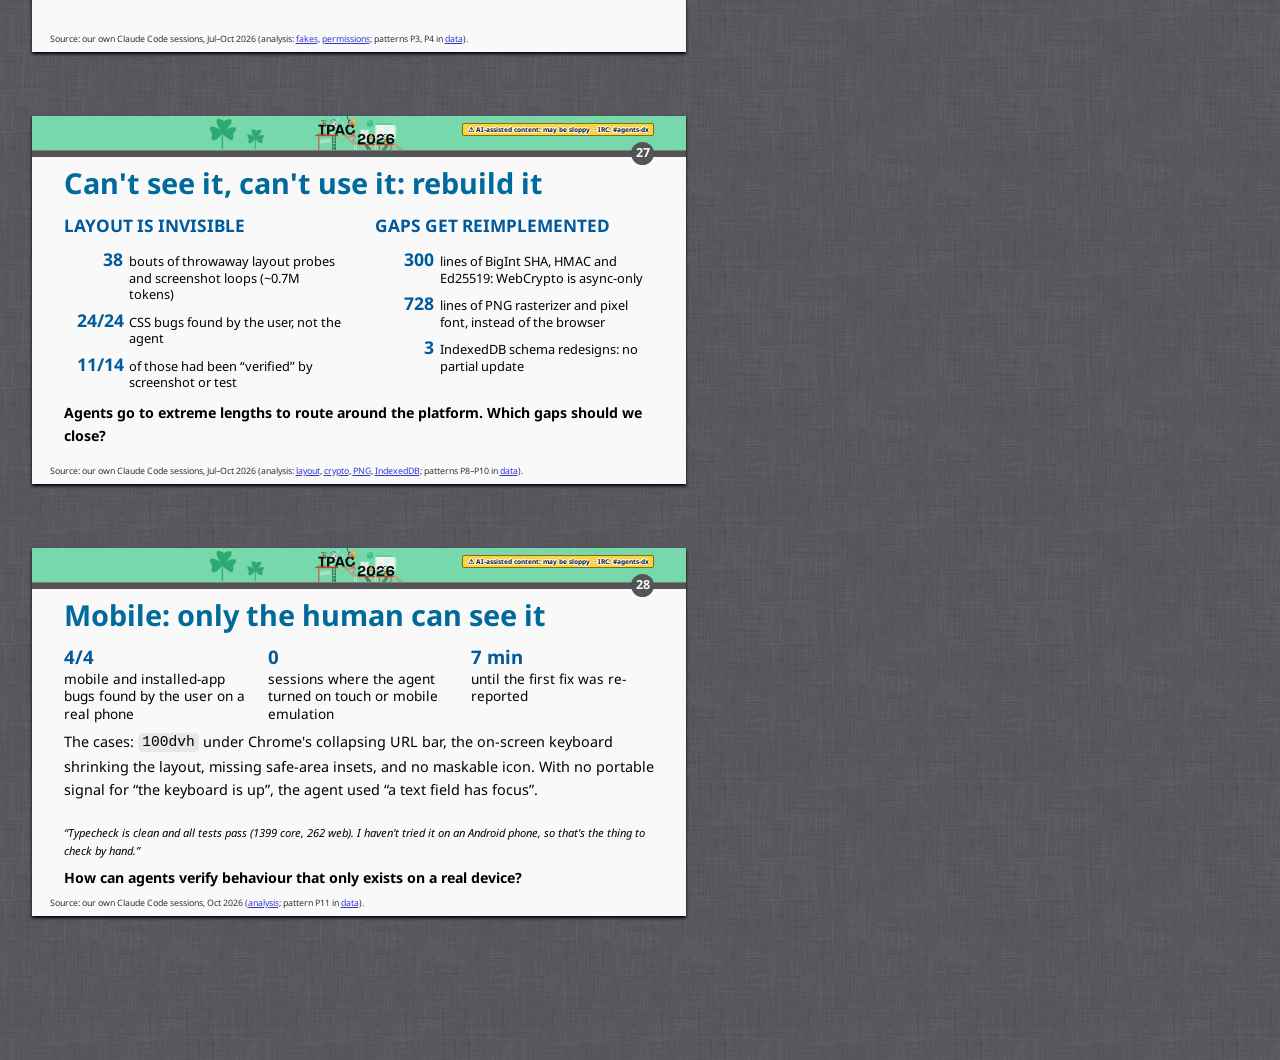
==== commit d86aa788: "Move conflicts and evaluation slides to the appendix Co-Authored-By: Claude Opus 5.5 <noreply@anthro" ====
--- a/web/index.html
+++ b/web/index.html
@@ -195,7 +195,11 @@
    #code-share dl.bars dd.gap::before {background: var(--css-bar)}
    #code-share dl.bars dd.gap span {color: var(--css-bar)}
    #code-share p.note {font-size: 0.72em; margin: 0; line-height: 1.25}
-   #code-share .next {margin: 0.35em 0 0; font-size: 0.9em}
+   /* The takeaway precedes the chart in source so it reveals before the CSS bar,
+      but is displayed after it */
+   #code-share {display: flex; flex-direction: column}
+   #code-share .takeaway {order: 1; margin: 0.35em 0 0; font-size: 0.9em}
+   #code-share dl.bars .next {display: contents}
    /* --- field-notes slides (agent-sessions analysis) --- */
    #field-notes-summary .lede {font-size: 0.8em; margin: 0 0 0.4em}
    table.field-summary {width: 100%; border-collapse: collapse; font-size: 0.72em;
@@ -379,6 +383,7 @@
   <!-- Analysis: analysis/the-shift.md -->
   <section class="slide" id="code-share">
    <h2>AI writes over half of web code</h2>
+   <p class="next takeaway"><strong>LLMs now write most web code, but not uniformly across all web technologies.</strong></p>
    <div class=columns>
     <section>
      <h3>AI share of web devs’ code</h3>
@@ -387,7 +392,9 @@
       <dt>2024</dt><dd style="--v: 20.4"><span>20%</span></dd>
       <dt>2025</dt><dd style="--v: 28.7"><span>29%</span></dd>
       <dt>2026</dt><dd style="--v: 56.1"><span>56%</span></dd>
-      <dt class=gap>2026* CSS only</dt><dd class=gap style="--v: 28.3"><span>28%</span></dd>
+      <div class=next>
+       <dt class=gap>2026* CSS only</dt><dd class=gap style="--v: 28.3"><span>28%</span></dd>
+      </div>
      </dl>
      <p class=note>Mean self-report, Devographics surveys.
       *first asked
@@ -406,7 +413,6 @@
      <p class=note>Stack Overflow Developer Survey, “currently using”.</p>
     </section>
    </div>
-   <p class="next takeaway"><strong>LLMs now write most web code, but not uniformly across all web technologies.</strong></p>
    <p class="source">Sources: Devographics (<a
    href="https://2025.stateofjs.com/en-US/usage/#ai_generated_code_balance">JS
    2024–25</a>, <a
@@ -749,6 +755,98 @@
    <ul>
     <li>Topic 6 of 7. Proposal text: “Where agent ergonomics and human DX conflict, how do we weigh them?”</li>
    </ul>
+  </section>
+
+  <section class="slide part topic" id="topic-evaluation">
+   <h2>Evaluation</h2>
+   <ul>
+    <li>Unfamiliar APIs cost extra tokens (lookup, trial and error)
+    <li>Better designs score worse until training data catches up
+    <li>How do we separate familiar from better?
+    <li>How do we evaluate with such a delayed feedback loop?
+   </ul>
+  </section>
+
+  <section class=comment>
+   <ul>
+    <li>Topic 7 of 7. Proposal text: “An API’s token cost is not an intrinsic property. An agent implementing an unfamiliar API spends tokens on lookup, trial and error, and correction, so a design that would be more token-efficient at parity of familiarity measures as worse until training data catches up — which takes years. Any evaluation we run today privileges familiar over better. How do we separate the two, and how do we evaluate API designs, or design principles, given such a delayed feedback loop?”</li>
+   </ul>
+  </section>
+
+  <!-- Analysis: analysis/what-agents-write.md -->
+  <section class="slide" id="what-agents-write">
+   <h2>Agents build on the default stack</h2>
+   <div class=columns>
+    <section>
+     <h3>What agents reach for</h3>
+     <ul class=stat-list>
+      <li><b>90%</b> of Claude Code’s UI-library picks are shadcn/ui;
+       68% of styling picks, Tailwind</li>
+      <li><b>1</b> stack: Lovable offers no framework choice;
+       v0 is Next.js + Tailwind + shadcn/ui</li>
+      <li><b>?</b> <span>how often agents use <code>&lt;dialog&gt;</code>,
+       popover or <code>:has()</code>: nobody has measured</span></li>
+     </ul>
+    </section>
+    <section>
+     <h3>npm downloads, 2024 → 2026</h3>
+     <dl class=bars>
+      <dt><code>lucide-react</code> <small class=rank>#9</small></dt><dd style="--v: 80"><span>61×</span></dd>
+      <dt><code>shadcn</code> (both names) <small class=rank>#15</small></dt><dd style="--v: 69"><span>53×</span></dd>
+      <dt><code>tailwindcss</code> <small class=rank>#4</small></dt><dd style="--v: 15.7"><span>12×</span></dd>
+      <dt><code>react</code> <small class=rank>#1</small></dt><dd style="--v: 8.9"><span>6.8×</span></dd>
+      <dt><code>lodash</code> (baseline) <small class=rank>#134</small></dt><dd style="--v: 4.2"><span>3.2×</span></dd>
+     </dl>
+     <p class=note><small class=rank>#</small> rank in deployed sites’ dependencies, Aug 2026</p>
+    </section>
+   </div>
+   <p class=next><strong>Is the framework now the platform agents target?</strong></p>
+   <p class="source">Sources: Amplifying, <a
+   href="https://amplifying.ai/research/claude-code-picks"><cite>What Claude Code
+   Actually Chooses</cite></a> (Feb 2026); <a
+   href="https://docs.lovable.dev/introduction/faq">Lovable FAQ</a>; <a
+   href="https://v0.app/docs/faqs">v0 FAQ</a>; <a
+   href="https://api.npmjs.org/downloads/point/2024-09-01:2024-09-30/react">npm
+   download API</a> (<a href="data/npm-downloads.csv">data</a>).</p>
+  </section>
+
+  <section class=comment>
+   <p>Details: <a href="https://github.com/rbyers/agenticwebdx/blob/main/analysis/what-agents-write.md">analysis/what-agents-write.md</a>; data: <a href="data/npm-downloads.csv">npm-downloads.csv</a></p>
+   <ul>
+    <li>Agents converge on React + Tailwind + shadcn/ui + lucide</li>
+    <li>Claude Code picks: shadcn/ui 90%, Tailwind 68%; v0 and Lovable offer no framework choice</li>
+    <li>npm Sep 2024 → Sep 2026: lucide 61×, shadcn 53×, Tailwind 12×, React 6.8× vs. lodash baseline 3.2×</li>
+    <li>All of npm inflated (agents spin up projects), hence the lodash baseline (express 4.1×, typescript 4.7×)</li>
+    <li><code>shadcn</code> bar combines <code>shadcn</code> + <code>shadcn-ui</code> (CLI renamed Jul 2024)</li>
+    <li>Rank among deployed sites' dependencies, Aug 2025 → Aug 2026: lucide #12 → #9, shadcn #18 → #15, Tailwind #3 → #4, React #1 → #1, lodash #97 → #134</li>
+    <li>shadcn rank is <code>clsx</code> as a proxy: shadcn is a CLI that copies code into the project, so it rarely appears as a dependency; its components depend on <code>clsx</code></li>
+    <li>Radix Dialog and Floating UI are JS stand-ins for <code>&lt;dialog&gt;</code>/popover and anchor positioning</li>
+    <li>Native feature under-use: plausible but unmeasured; only Chrome's own eval (+37 pts with guidance)</li>
+    <li>Counterpoint: newer models do pick newer tools (Prisma → Drizzle)</li>
+    <li>Ask: freeze, or “the framework is the platform” (get native features into the defaults)?</li>
+   </ul>
+  </section>
+
+  <section class="slide final" id="next-steps">
+   <h2>Next steps?</h2>
+   <ul>
+    <li>Collecting more data? How/what data?</li>
+    <li>Modifications/additions to the TAG design principles?</li>
+    <li>New CG? WebDX CG?</li>
+   </ul>
+  </section>
+
+  <section class=comment>
+   <ul>
+    <li>Goal of the session: find people to continue the work</li>
+    <li>Venue: TAG design principles, a Community Group, WebDX CG, elsewhere?</li>
+    <li>Data: agent transcripts, evals, failure reports from your own APIs</li>
+    <li>Collect names and venues before people leave; issues welcome on the repo</li>
+   </ul>
+  </section>
+
+  <section class="slide part" id="appendix-topics">
+   <h2>APPENDIX: Topic details</h2>
   </section>
 
   <!-- Analysis: analysis/agent-vs-human-dx.md -->
@@ -805,76 +903,6 @@
    </ul>
   </section>
 
-  <section class="slide part topic" id="topic-evaluation">
-   <h2>Evaluation</h2>
-   <ul>
-    <li>Unfamiliar APIs cost extra tokens (lookup, trial and error)
-    <li>Better designs score worse until training data catches up
-    <li>How do we separate familiar from better?
-    <li>How do we evaluate with such a delayed feedback loop?
-   </ul>
-  </section>
-
-  <section class=comment>
-   <ul>
-    <li>Topic 7 of 7. Proposal text: “An API’s token cost is not an intrinsic property. An agent implementing an unfamiliar API spends tokens on lookup, trial and error, and correction, so a design that would be more token-efficient at parity of familiarity measures as worse until training data catches up — which takes years. Any evaluation we run today privileges familiar over better. How do we separate the two, and how do we evaluate API designs, or design principles, given such a delayed feedback loop?”</li>
-   </ul>
-  </section>
-
-  <!-- Analysis: analysis/what-agents-write.md -->
-  <section class="slide" id="what-agents-write">
-   <h2>Agents build on the default stack</h2>
-   <div class=columns>
-    <section>
-     <h3>What agents reach for</h3>
-     <ul class=stat-list>
-      <li><b>90%</b> of Claude Code’s UI-library picks are shadcn/ui;
-       68% of styling picks, Tailwind</li>
-      <li><b>1</b> stack: Lovable offers no framework choice;
-       v0 is Next.js + Tailwind + shadcn/ui</li>
-      <li><b>?</b> <span>how often agents use <code>&lt;dialog&gt;</code>,
-       popover or <code>:has()</code>: nobody has measured</span></li>
-     </ul>
-    </section>
-    <section>
-     <h3>npm downloads, 2024 → 2026</h3>
-     <dl class=bars>
-      <dt><code>lucide-react</code> <small class=rank>#9</small></dt><dd style="--v: 80"><span>61×</span></dd>
-      <dt><code>shadcn</code> (both names) <small class=rank>#15</small></dt><dd style="--v: 69"><span>53×</span></dd>
-      <dt><code>tailwindcss</code> <small class=rank>#4</small></dt><dd style="--v: 15.7"><span>12×</span></dd>
-      <dt><code>react</code> <small class=rank>#1</small></dt><dd style="--v: 8.9"><span>6.8×</span></dd>
-      <dt><code>lodash</code> (baseline) <small class=rank>#134</small></dt><dd style="--v: 4.2"><span>3.2×</span></dd>
-     </dl>
-     <p class=note><small class=rank>#</small> rank in deployed sites’ dependencies, Aug 2026</p>
-    </section>
-   </div>
-   <p class=next><strong>Is the framework now the platform agents target?</strong></p>
-   <p class="source">Sources: Amplifying, <a
-   href="https://amplifying.ai/research/claude-code-picks"><cite>What Claude Code
-   Actually Chooses</cite></a> (Feb 2026); <a
-   href="https://docs.lovable.dev/introduction/faq">Lovable FAQ</a>; <a
-   href="https://v0.app/docs/faqs">v0 FAQ</a>; <a
-   href="https://api.npmjs.org/downloads/point/2024-09-01:2024-09-30/react">npm
-   download API</a> (<a href="data/npm-downloads.csv">data</a>).</p>
-  </section>
-
-  <section class=comment>
-   <p>Details: <a href="https://github.com/rbyers/agenticwebdx/blob/main/analysis/what-agents-write.md">analysis/what-agents-write.md</a>; data: <a href="data/npm-downloads.csv">npm-downloads.csv</a></p>
-   <ul>
-    <li>Agents converge on React + Tailwind + shadcn/ui + lucide</li>
-    <li>Claude Code picks: shadcn/ui 90%, Tailwind 68%; v0 and Lovable offer no framework choice</li>
-    <li>npm Sep 2024 → Sep 2026: lucide 61×, shadcn 53×, Tailwind 12×, React 6.8× vs. lodash baseline 3.2×</li>
-    <li>All of npm inflated (agents spin up projects), hence the lodash baseline (express 4.1×, typescript 4.7×)</li>
-    <li><code>shadcn</code> bar combines <code>shadcn</code> + <code>shadcn-ui</code> (CLI renamed Jul 2024)</li>
-    <li>Rank among deployed sites' dependencies, Aug 2025 → Aug 2026: lucide #12 → #9, shadcn #18 → #15, Tailwind #3 → #4, React #1 → #1, lodash #97 → #134</li>
-    <li>shadcn rank is <code>clsx</code> as a proxy: shadcn is a CLI that copies code into the project, so it rarely appears as a dependency; its components depend on <code>clsx</code></li>
-    <li>Radix Dialog and Floating UI are JS stand-ins for <code>&lt;dialog&gt;</code>/popover and anchor positioning</li>
-    <li>Native feature under-use: plausible but unmeasured; only Chrome's own eval (+37 pts with guidance)</li>
-    <li>Counterpoint: newer models do pick newer tools (Prisma → Drizzle)</li>
-    <li>Ask: freeze, or “the framework is the platform” (get native features into the defaults)?</li>
-   </ul>
-  </section>
-
   <!-- Analysis: analysis/evaluation.md -->
   <section class="slide" id="evaluation">
    <h2>Evals reward the familiar</h2>
@@ -914,24 +942,6 @@
     <li>Cleanest familiarity-only test: renamed pandas/NumPy, pass rate 19% → 1.5%</li>
     <li>Ideas: docs in context for both designs, fresh or renamed APIs, report tokens and turns, re-run each model generation</li>
     <li>Ask: how do we evaluate a design that's better but new?</li>
-   </ul>
-  </section>
-
-  <section class="slide final" id="next-steps">
-   <h2>Next steps?</h2>
-   <ul>
-    <li>Collecting more data? How/what data?</li>
-    <li>Modifications/additions to the TAG design principles?</li>
-    <li>New CG? WebDX CG?</li>
-   </ul>
-  </section>
-
-  <section class=comment>
-   <ul>
-    <li>Goal of the session: find people to continue the work</li>
-    <li>Venue: TAG design principles, a Community Group, WebDX CG, elsewhere?</li>
-    <li>Data: agent transcripts, evals, failure reports from your own APIs</li>
-    <li>Collect names and venues before people leave; issues welcome on the repo</li>
    </ul>
   </section>
 
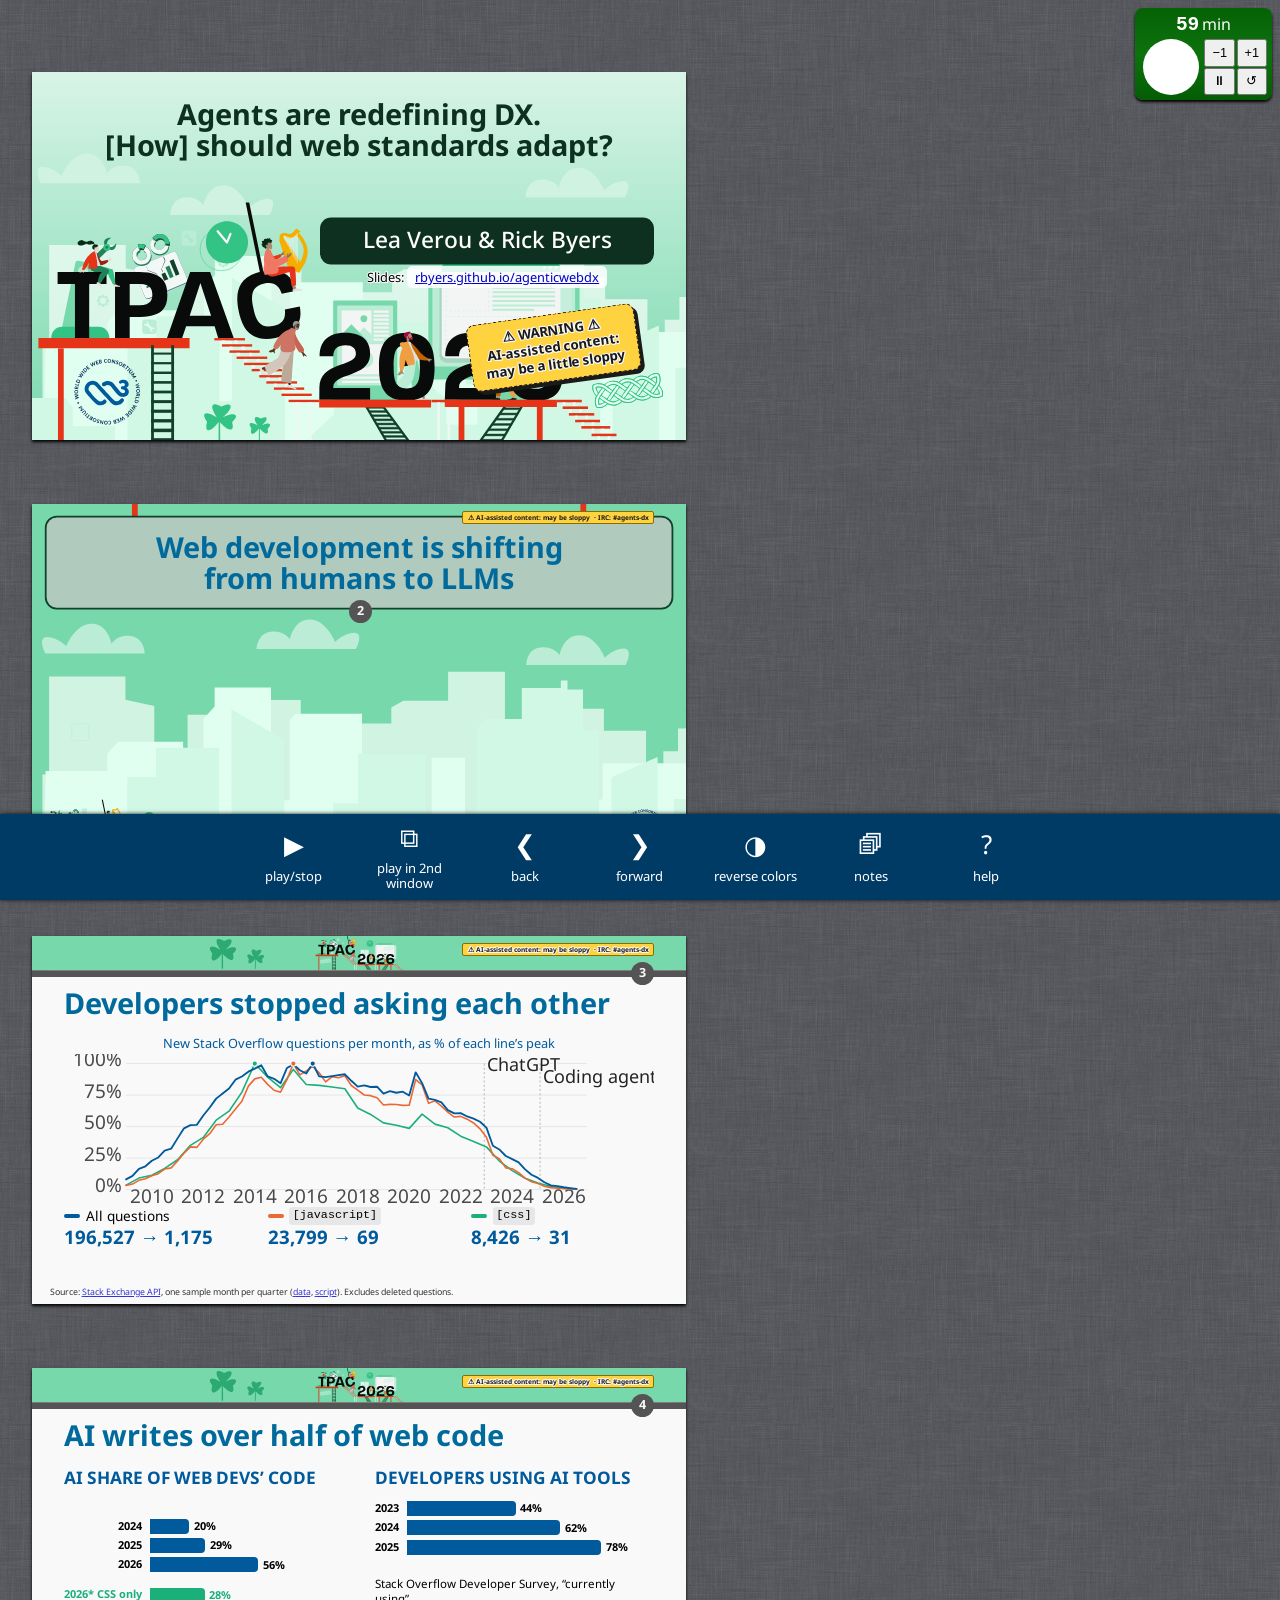
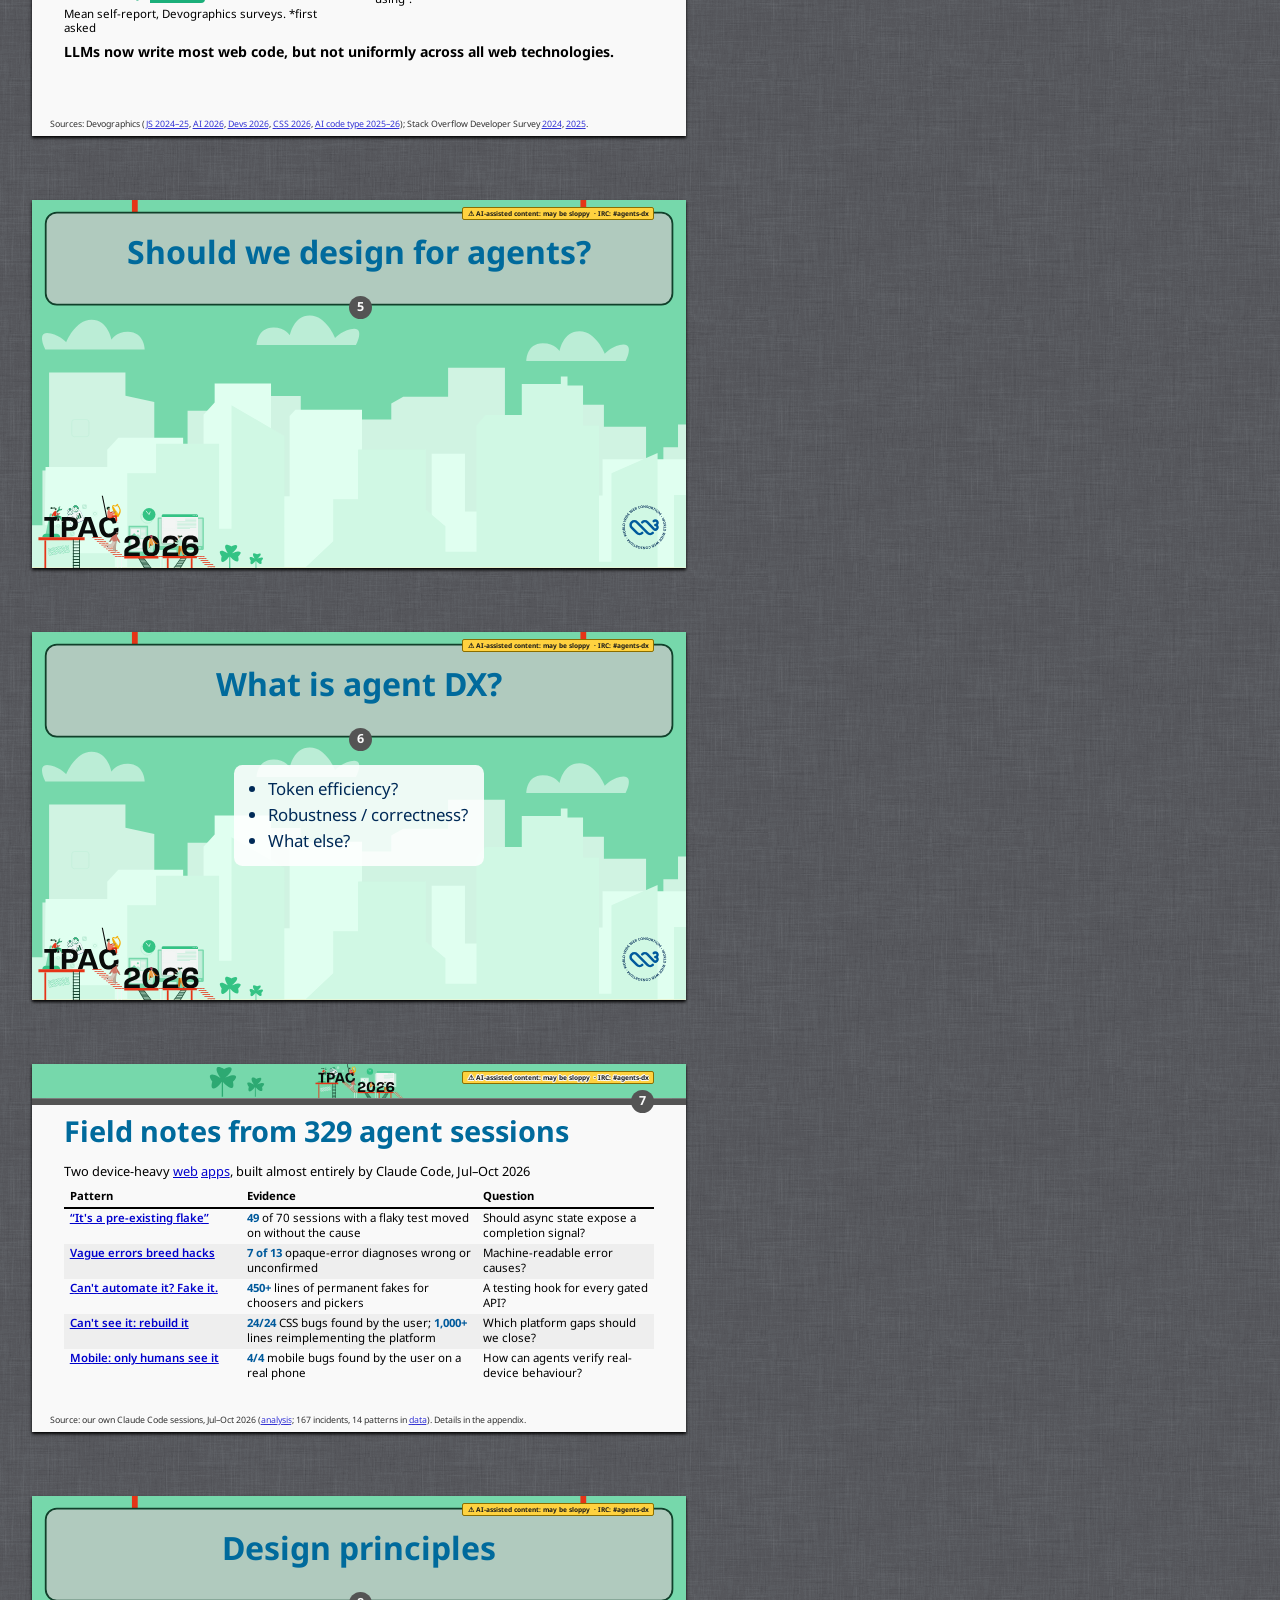
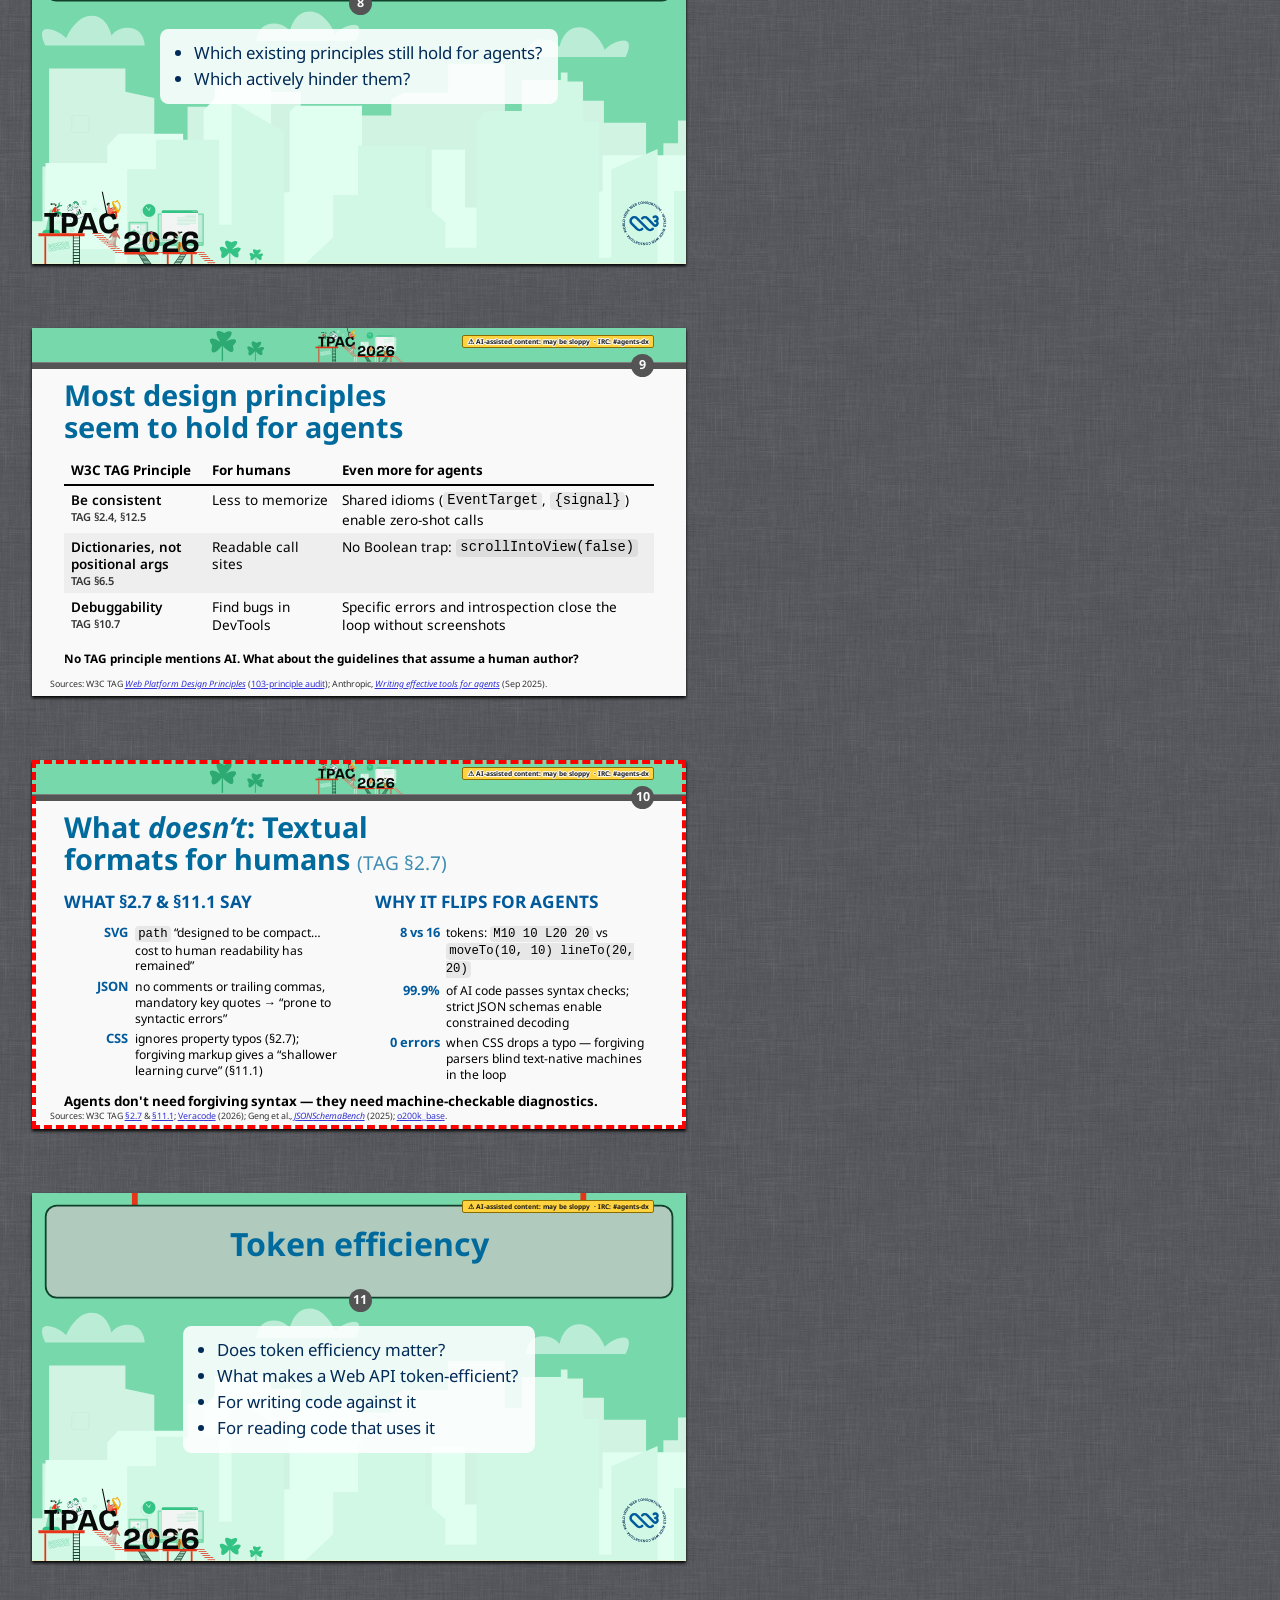
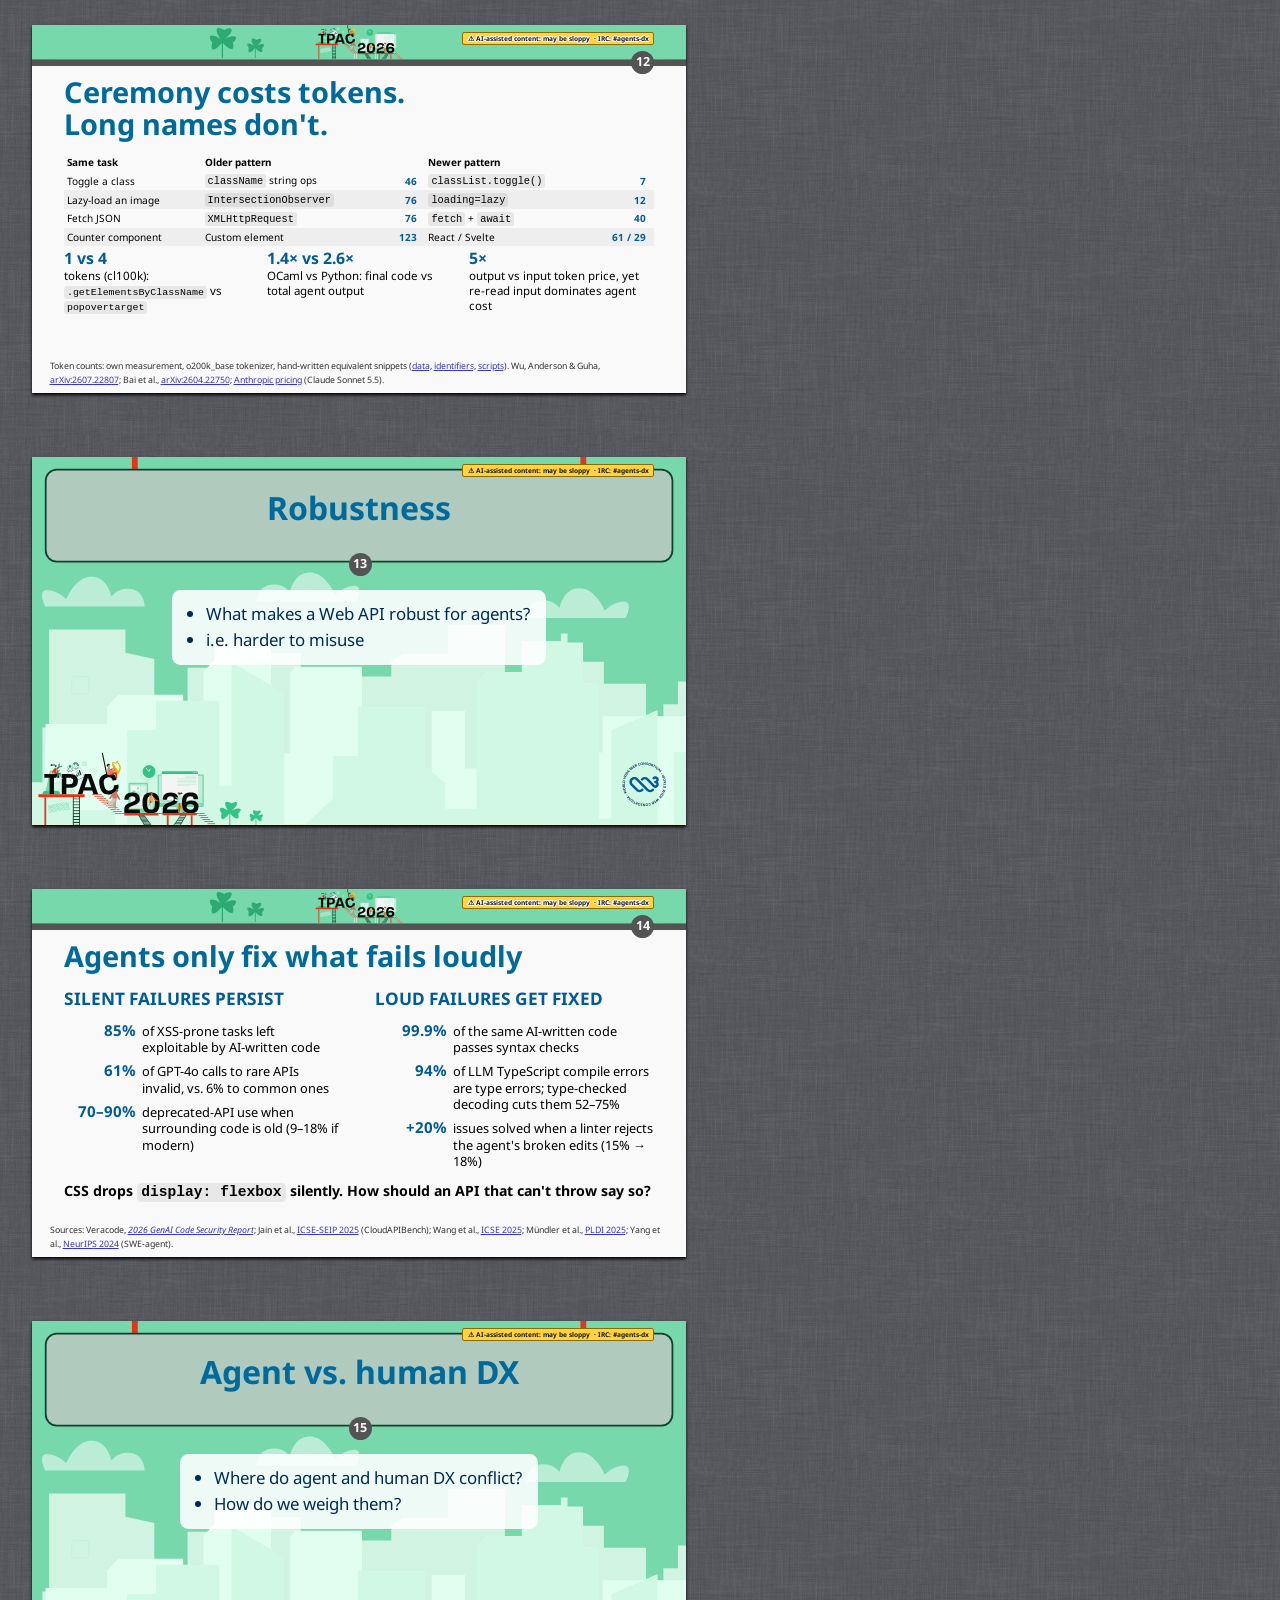
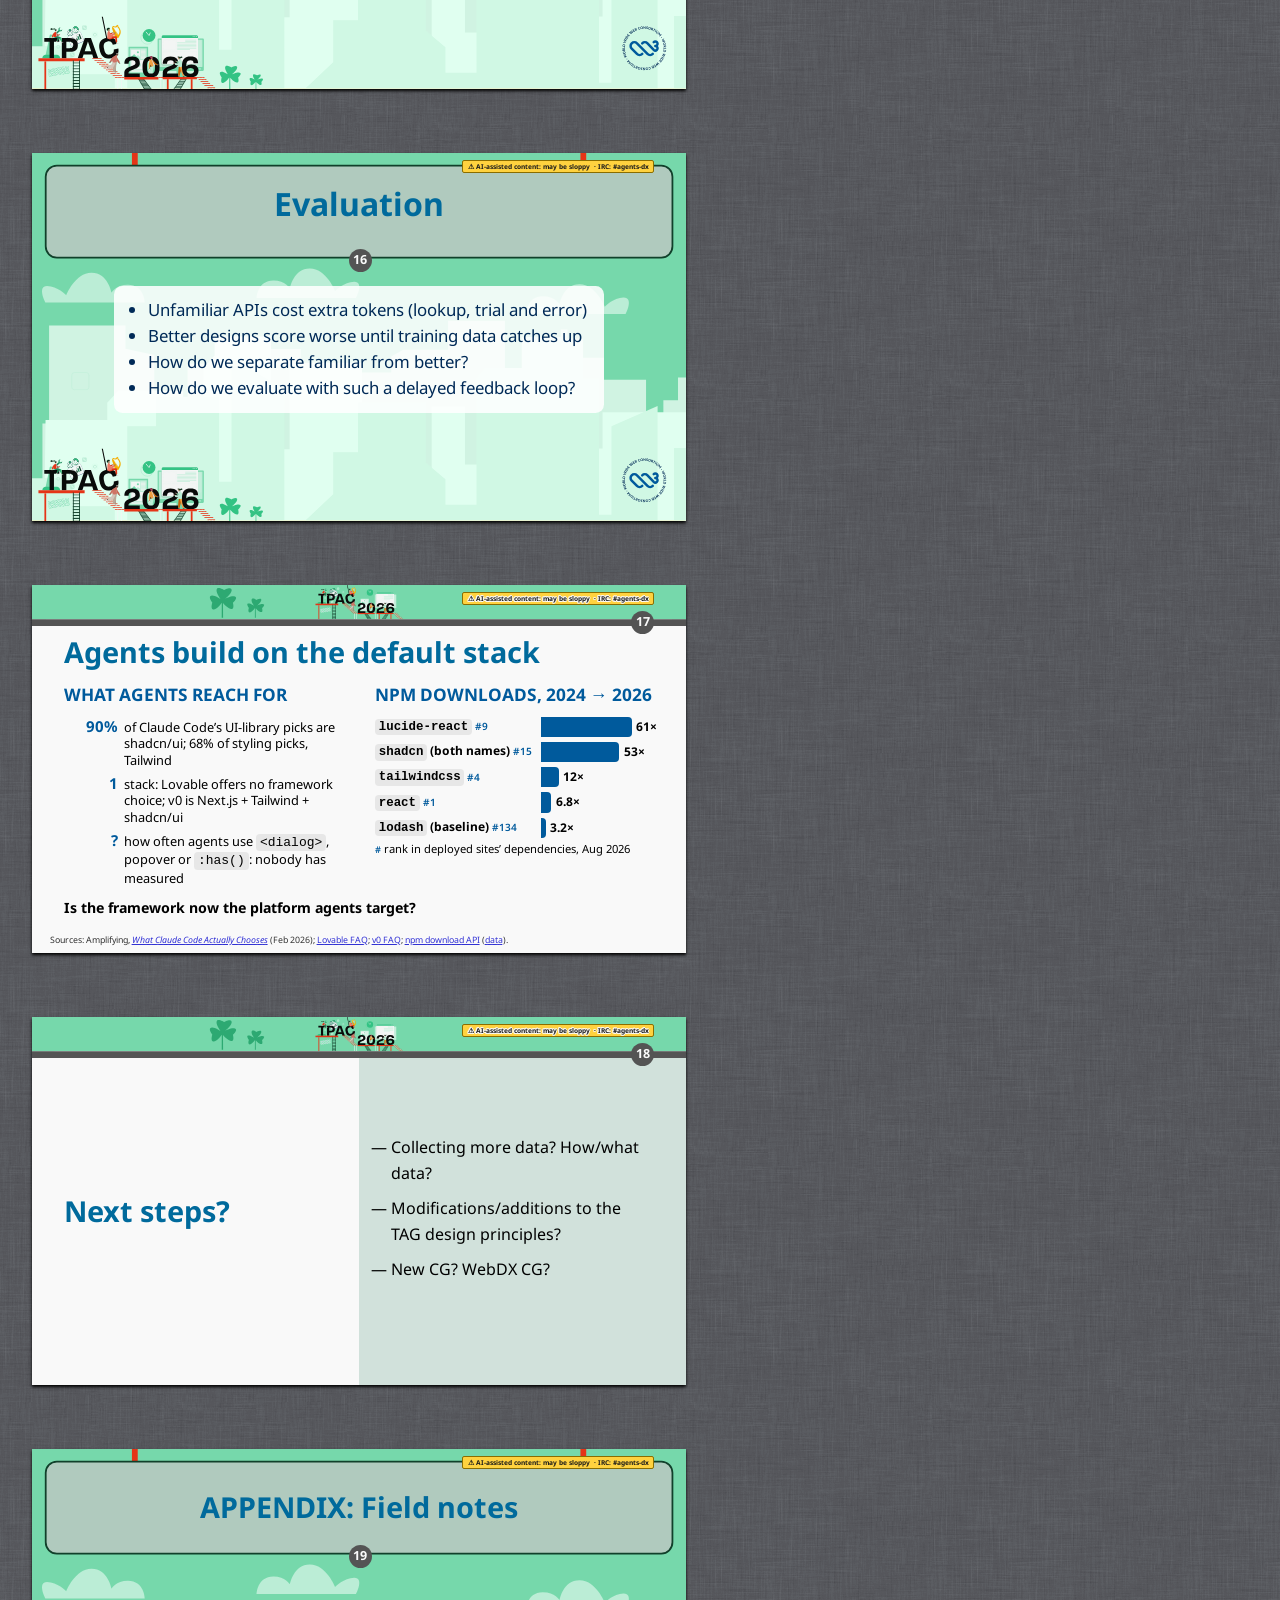
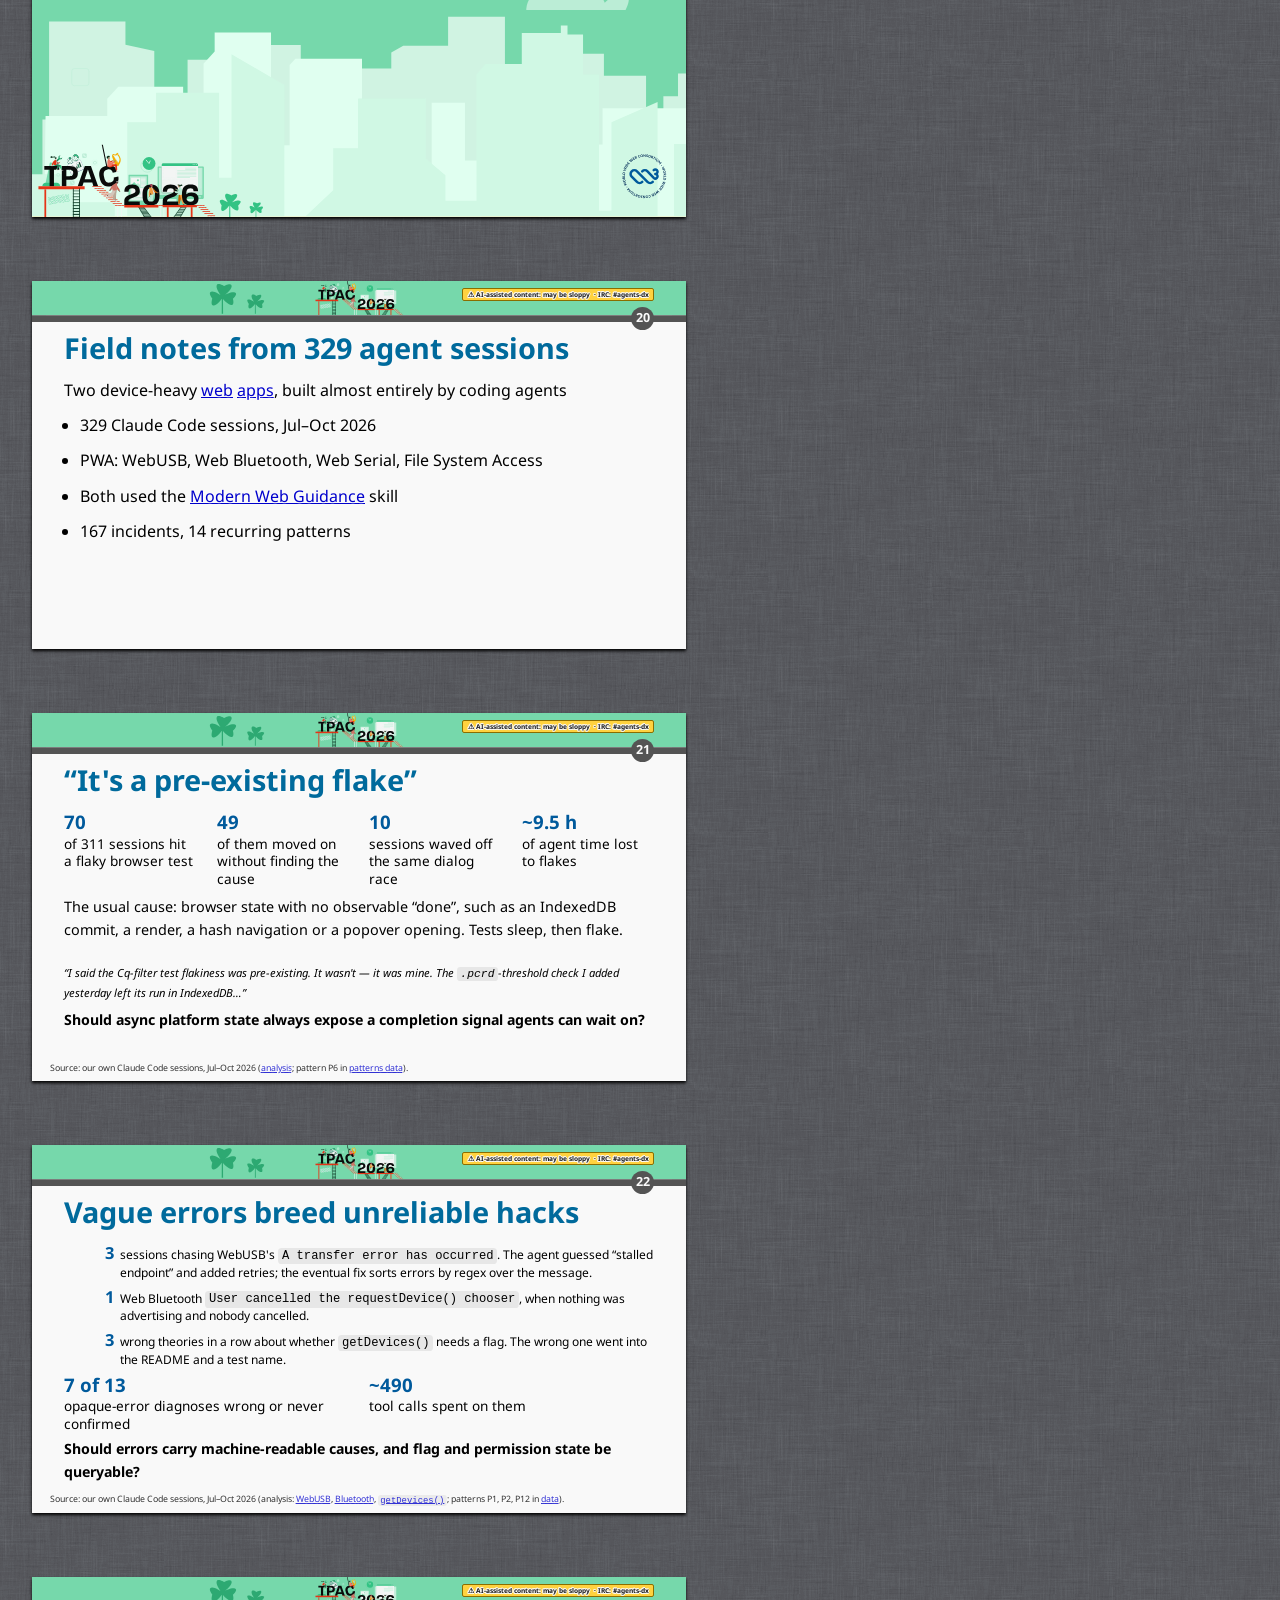
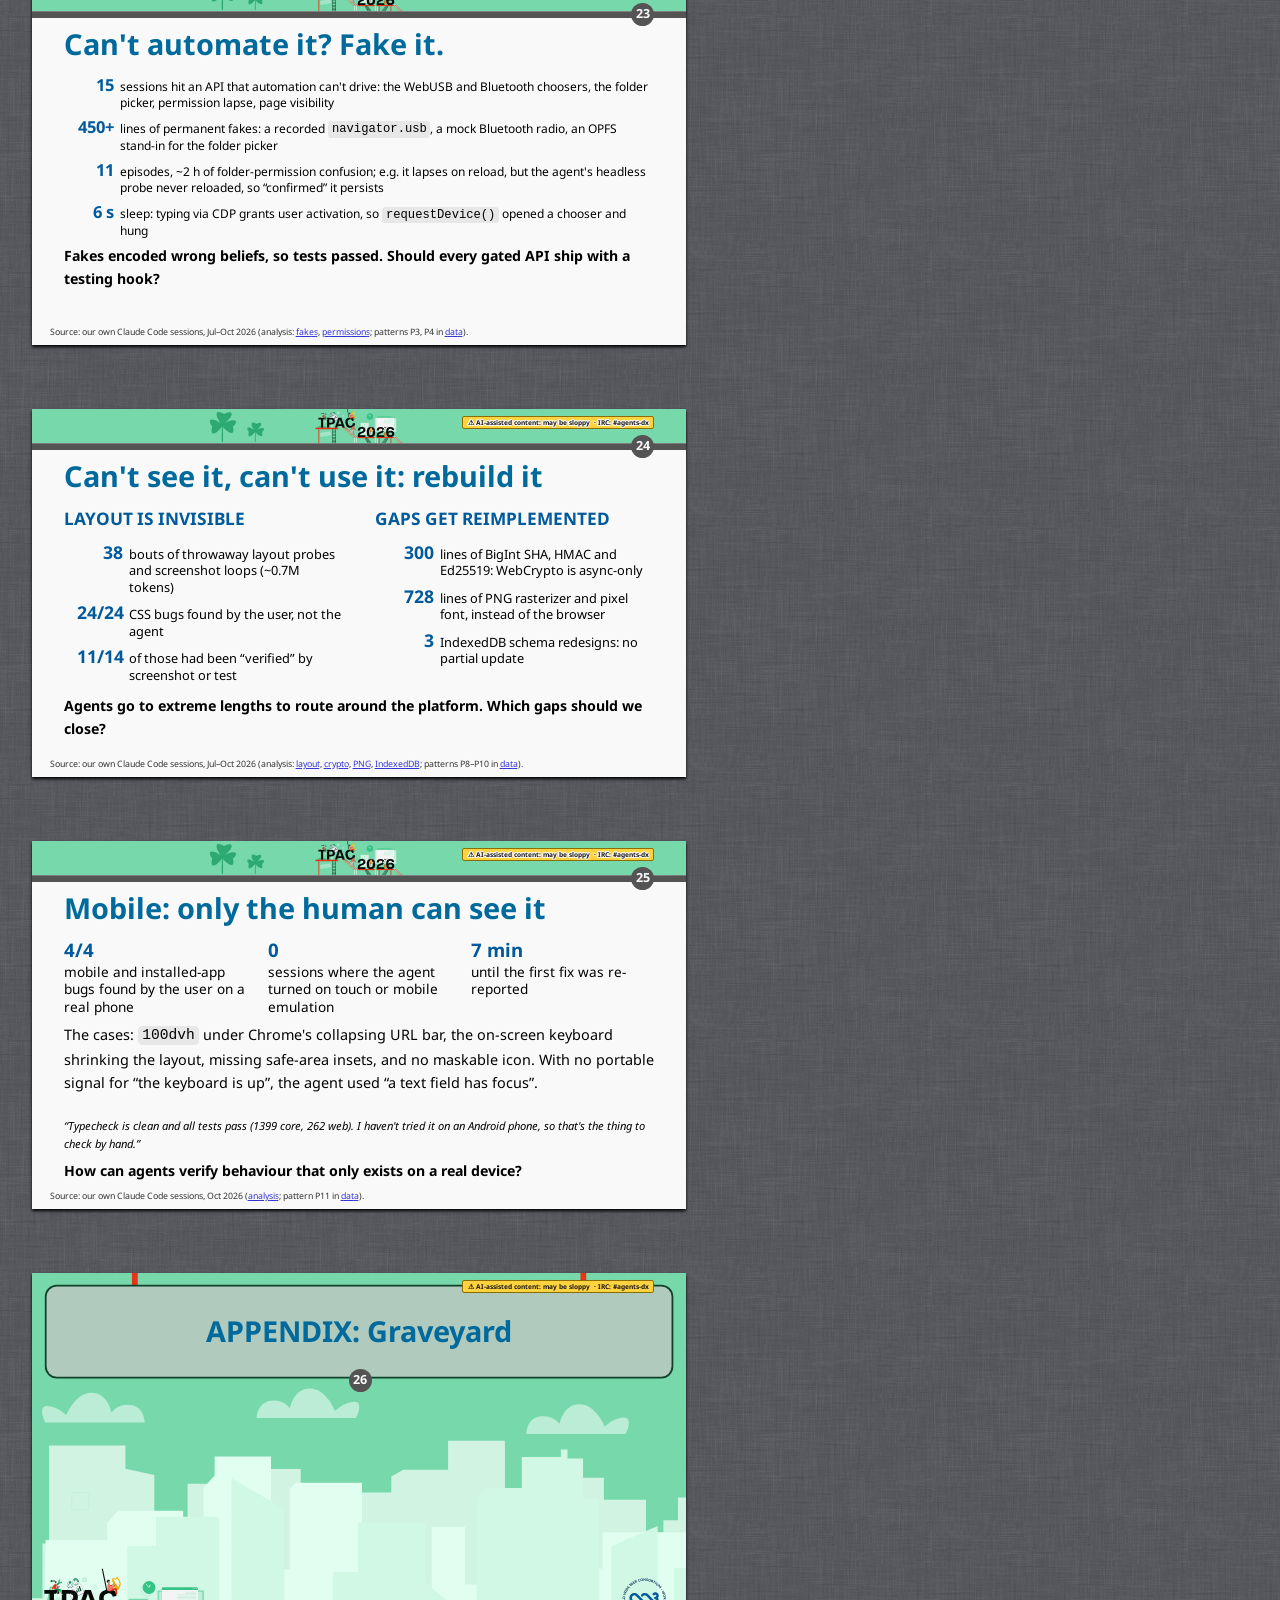
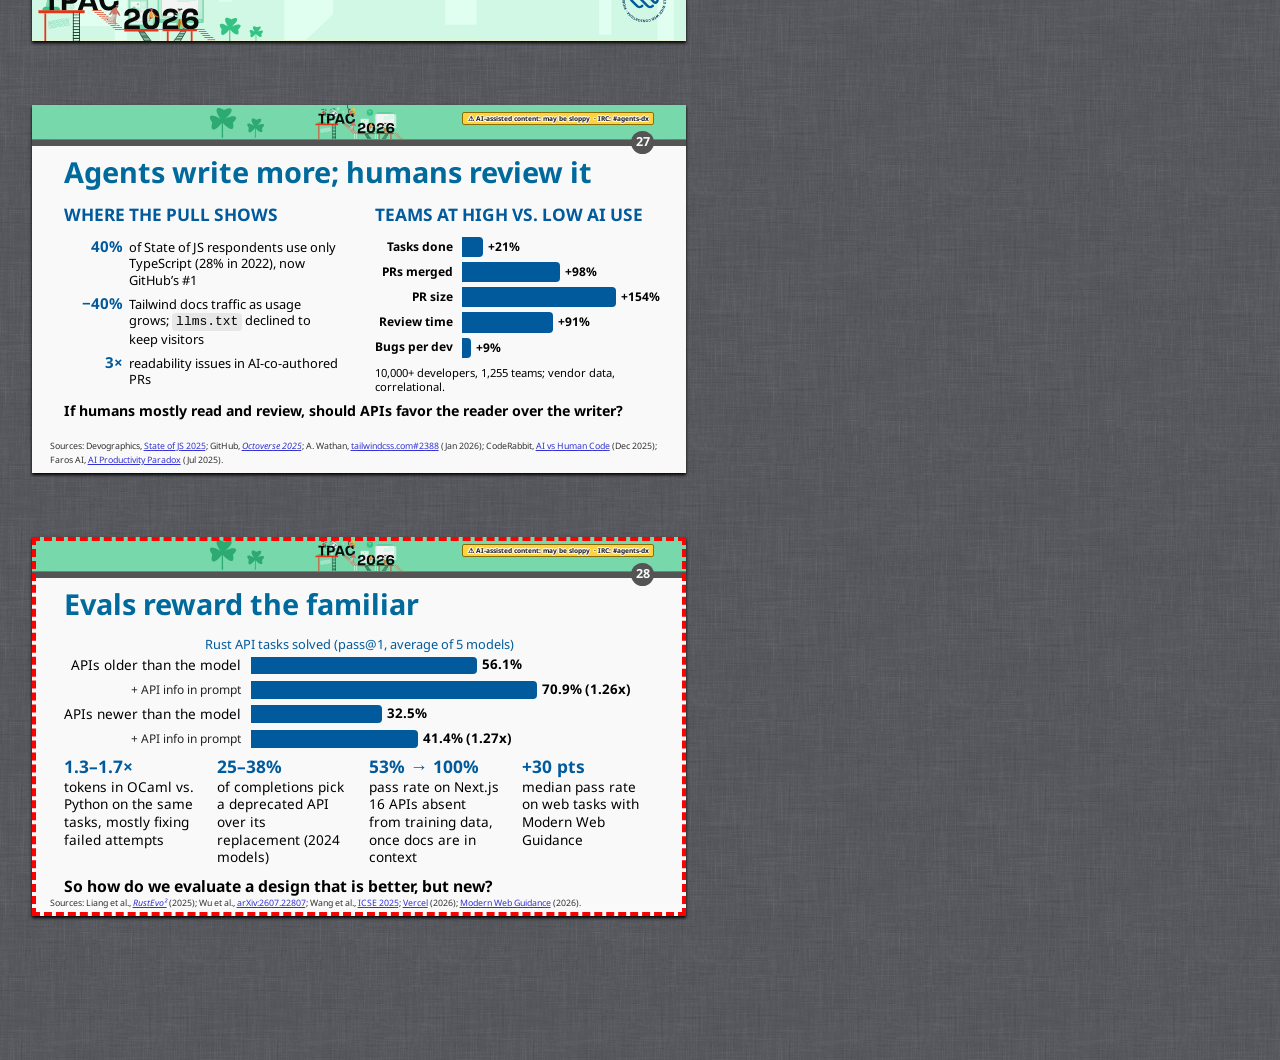
==== commit ec9f7071: "Group appendix into Field notes and Graveyard Co-Authored-By: Claude Opus 5.5 <noreply@anthropic.com" ====
--- a/web/index.html
+++ b/web/index.html
@@ -845,8 +845,232 @@
    </ul>
   </section>
 
-  <section class="slide part" id="appendix-topics">
-   <h2>APPENDIX: Topic details</h2>
+  <section class="slide part" id="appendix-field-notes">
+   <h2>APPENDIX: Field notes</h2>
+  </section>
+
+  <section class=comment>
+   <ul>
+    <li>Backup slides: one per field-notes pattern, for Q&amp;A</li>
+   </ul>
+  </section>
+
+  <!-- Analysis: analysis/agent-sessions.md -->
+  <section class="slide" id="field-notes">
+   <h2>Field notes from 329 agent sessions</h2>
+   <p>Two device-heavy <a href="https://zpcr.rbyers.ca">web</a> <a href="https://meshcore.rbyers.ca">apps</a>, built almost entirely by coding agents</p>
+   <ul>
+    <li>329 Claude Code sessions, Jul–Oct 2026</li>
+    <li>PWA: WebUSB, Web Bluetooth, Web Serial, File System Access</li>
+    <li>Both used the <a href="https://github.com/GoogleChrome/modern-web-guidance">Modern Web Guidance</a> skill</li>
+    <li>167 incidents, 14 recurring patterns</li>
+   </ul>
+  </section>
+
+  <section class=comment>
+   <p>Details: <a href="https://github.com/rbyers/agenticwebdx/blob/main/analysis/agent-sessions.md">analysis/agent-sessions.md</a>; data: <a href="data/agent-session-patterns.csv">patterns</a>, <a href="data/agent-session-incidents.csv">incidents</a></p>
+   <ul>
+    <li>First-hand: 329 Claude Code sessions, two hobby apps, Jul–Oct 2026</li>
+    <li>zpcrweb (WebUSB, File System Access, IndexedDB); meshcore-web (PWA, Web Bluetooth, Web Serial)</li>
+    <li>Subagents read every transcript: 167 incidents, 14 recurring patterns</li>
+    <li>Caveat: one developer, one agent; LLM-assisted counts; token figures are lower bounds</li>
+   </ul>
+  </section>
+
+  <!-- Analysis: analysis/agent-sessions.md -->
+  <section class="slide" id="flaky">
+   <h2>“It's a pre-existing flake”</h2>
+   <ul class=stat-row>
+    <li><b>70</b> of 311 sessions hit a flaky browser test</li>
+    <li><b>49</b> of them moved on without finding the cause</li>
+    <li><b>10</b> sessions waved off the same dialog race</li>
+    <li><b>~9.5 h</b> of agent time lost to flakes</li>
+   </ul>
+   <p class=takeaway>The usual cause: browser state with no observable
+   “done”, such as an IndexedDB commit, a render, a hash navigation or a
+   popover opening. Tests sleep, then flake.</p>
+   <blockquote class=note>“I said the Cq-filter test flakiness was
+   pre-existing. It wasn't — it was mine. The <code>.pcrd</code>-threshold check I added yesterday left
+   its run in IndexedDB…”</blockquote>
+   <p class=next><strong>Should async platform state always expose a
+   completion signal agents can wait on?</strong></p>
+   <p class="source">Source: our own Claude Code sessions, Jul–Oct 2026
+   (<a href="https://github.com/rbyers/agenticwebdx/blob/main/analysis/agent-sessions.md#1-its-a-pre-existing-flake-async-state-with-no-completion-signal-p6-p7">analysis</a>;
+   pattern P6 in <a href="data/agent-session-patterns.csv">patterns data</a>).</p>
+  </section>
+
+  <section class=comment>
+   <p>Details: <a href="https://github.com/rbyers/agenticwebdx/blob/main/analysis/agent-sessions.md#1-its-a-pre-existing-flake-async-state-with-no-completion-signal-p6-p7">agent-sessions.md, example 1</a></p>
+   <ul>
+    <li>83 episodes in 70 sessions; agent called it “flaky”/“pre-existing” without root cause in 49</li>
+    <li>~9.5 h total (~14 h counting one deliberate 4.6 h flake hunt); worst: 51 min, 117 tool calls, then “environmental”</li>
+    <li>Causes: <code>popstate</code>/<code>hashchange</code> fire separately, IndexedDB flush with nothing to await, dialog/popover not yet rendered</li>
+    <li>IndexedDB state leaking between tests</li>
+    <li>Caveat: many are app bugs; platform question: why is “wait until done” so hard to express?</li>
+   </ul>
+  </section>
+
+  <!-- Analysis: analysis/agent-sessions.md -->
+  <section class="slide" id="unclear-errors">
+   <h2>Vague errors breed unreliable hacks</h2>
+   <ul class=stat-list>
+    <li><b>3</b><span>sessions chasing WebUSB's <code>A transfer error has
+    occurred</code>. The agent guessed “stalled endpoint” and added
+    retries; the eventual fix sorts errors by regex over the message.</span></li>
+    <li><b>1</b><span>Web Bluetooth <code>User cancelled the
+    requestDevice() chooser</code>, when nothing was advertising and
+    nobody cancelled.</span></li>
+    <li><b>3</b><span>wrong theories in a row about whether
+    <code>getDevices()</code> needs a flag. The wrong one went into the
+    README and a test name.</span></li>
+   </ul>
+   <ul class=stat-row>
+    <li><b>7 of 13</b> opaque-error diagnoses wrong or never confirmed</li>
+    <li><b>~490</b> tool calls spent on them</li>
+   </ul>
+   <p class=next><strong>Should errors carry machine-readable causes, and
+   flag and permission state be queryable?</strong></p>
+   <p class="source">Source: our own Claude Code sessions, Jul–Oct 2026
+   (analysis: <a href="https://github.com/rbyers/agenticwebdx/blob/main/analysis/agent-sessions.md#4-webusb-a-transfer-error-has-occurred-became-a-retry-policy-p2-p12">WebUSB</a>,
+   <a href="https://github.com/rbyers/agenticwebdx/blob/main/analysis/agent-sessions.md#5-web-bluetooth-user-cancelled-when-nothing-was-advertising-p2">Bluetooth</a>,
+   <a href="https://github.com/rbyers/agenticwebdx/blob/main/analysis/agent-sessions.md#2-web-bluetooth-getdevices-three-wrong-theories-in-a-row-p1"><code>getDevices()</code></a>;
+   patterns P1, P2, P12 in <a href="data/agent-session-patterns.csv">data</a>).</p>
+  </section>
+
+  <section class=comment>
+   <p>Details: <a href="https://github.com/rbyers/agenticwebdx/blob/main/analysis/agent-sessions.md">analysis/agent-sessions.md</a>, examples 2, 4, 5</p>
+   <ul>
+    <li>WebUSB: generic <code>NetworkError</code> for unplug, stall and cancel; agent guessed wrong, final fix regex-matches messages</li>
+    <li>Web Bluetooth: empty chooser reported as “User cancelled”</li>
+    <li><code>getDevices()</code>: agent relied on stale 2020 info; three wrong theories, ~110 tool calls</li>
+    <li>13 opaque-error episodes: 7 diagnoses wrong or never confirmed</li>
+   </ul>
+  </section>
+
+  <!-- Analysis: analysis/agent-sessions.md -->
+  <section class="slide" id="automation">
+   <h2>Can't automate it? Fake it.</h2>
+   <ul class=stat-list>
+    <li><b>15</b><span>sessions hit an API that automation can't drive: the
+    WebUSB and Bluetooth choosers, the folder picker, permission lapse,
+    page visibility</span></li>
+    <li><b>450+</b><span>lines of permanent fakes: a recorded
+    <code>navigator.usb</code>, a mock Bluetooth radio, an OPFS stand-in
+    for the folder picker</span></li>
+    <li><b>11</b><span>episodes, ~2 h of folder-permission confusion; e.g. it
+    lapses on reload, but the agent's headless probe never reloaded, so
+    “confirmed” it persists</span></li>
+    <li><b>6 s</b><span>sleep: typing via CDP grants user activation, so
+    <code>requestDevice()</code> opened a chooser and hung</span></li>
+   </ul>
+   <p class=next><strong>Fakes encoded wrong beliefs, so tests passed.
+   Should every gated API ship with a testing hook?</strong></p>
+   <p class="source">Source: our own Claude Code sessions, Jul–Oct 2026
+   (analysis: <a href="https://github.com/rbyers/agenticwebdx/blob/main/analysis/agent-sessions.md#7-permission-gated-apis-cant-be-automated-so-agents-build-fakes-p3">fakes</a>,
+   <a href="https://github.com/rbyers/agenticwebdx/blob/main/analysis/agent-sessions.md#6-file-system-access-permissions-that-lapse-on-reload-p4-p2">permissions</a>;
+   patterns P3, P4 in <a href="data/agent-session-patterns.csv">data</a>).</p>
+  </section>
+
+  <section class=comment>
+   <p>Details: <a href="https://github.com/rbyers/agenticwebdx/blob/main/analysis/agent-sessions.md">analysis/agent-sessions.md</a>, examples 6, 7</p>
+   <ul>
+    <li>15 episodes: device pickers and permissions can't be automated</li>
+    <li>Agents built fakes: <code>navigator.usb</code> replay, mock Bluetooth radio, picker stand-ins</li>
+    <li>Some fakes encoded the wrong permission model → tests passed on false beliefs</li>
+    <li>File System Access permissions after reload: ~2–2.5 h of confusion</li>
+    <li>CDP typing counted as user activation → chooser hang in headless Chrome</li>
+   </ul>
+  </section>
+
+  <!-- Analysis: analysis/agent-sessions.md -->
+  <section class="slide" id="cant-see">
+   <h2>Can't see it, can't use it: rebuild it</h2>
+   <div class=columns>
+    <section>
+     <h3>Layout is invisible</h3>
+     <ul class=stat-list>
+      <li><b>38</b> bouts of throwaway layout probes and screenshot loops
+      (~0.7M tokens)</li>
+      <li><b>24/24</b> CSS bugs found by the user, not the agent</li>
+      <li><b>11/14</b> of those had been “verified” by screenshot or
+      test</li>
+     </ul>
+    </section>
+    <section>
+     <h3>Gaps get reimplemented</h3>
+     <ul class=stat-list>
+      <li><b>300</b> lines of BigInt SHA, HMAC and Ed25519: WebCrypto is
+      async-only</li>
+      <li><b>728</b> lines of PNG rasterizer and pixel font, instead of the
+      browser</li>
+      <li><b>3</b> IndexedDB schema redesigns: no partial update</li>
+     </ul>
+    </section>
+   </div>
+   <p class=next><strong>Agents go to extreme lengths to route around the
+   platform. Which gaps should we close?</strong></p>
+   <p class="source">Source: our own Claude Code sessions, Jul–Oct 2026
+   (analysis: <a href="https://github.com/rbyers/agenticwebdx/blob/main/analysis/agent-sessions.md#9-the-agent-cant-see-layout-p9-p10">layout</a>,
+   <a href="https://github.com/rbyers/agenticwebdx/blob/main/analysis/agent-sessions.md#11-webcrypto-is-async-only-so-a-300-line-bigint-crypto-twin-p8">crypto</a>,
+   <a href="https://github.com/rbyers/agenticwebdx/blob/main/analysis/agent-sessions.md#13-hand-rolled-png-rasterizer-instead-of-using-the-browser-p8">PNG</a>,
+   <a href="https://github.com/rbyers/agenticwebdx/blob/main/analysis/agent-sessions.md#12-indexeddb-missing-primitives-and-stale-beliefs-p8-p1">IndexedDB</a>;
+   patterns P8–P10 in <a href="data/agent-session-patterns.csv">data</a>).</p>
+  </section>
+
+  <section class=comment>
+   <p>Details: <a href="https://github.com/rbyers/agenticwebdx/blob/main/analysis/agent-sessions.md">analysis/agent-sessions.md</a>, examples 9, 11–13</p>
+   <ul>
+    <li>Layout: agent missed all 24 CSS bugs the user reported; 11 of 14 had been “verified” by screenshot</li>
+    <li>Silent failure: invalid <code>min(1fr, 19px)</code> dropped the whole grid template</li>
+    <li>Agents reimplemented the platform: ~300 lines of crypto, 728-line PNG rasterizer</li>
+    <li>~1,900 lines hand-written, ~800 later deleted</li>
+    <li>Caveat: partly agent judgement; in 3 cases it avoided existing features over cross-browser worries</li>
+   </ul>
+  </section>
+
+  <!-- Analysis: analysis/agent-sessions.md -->
+  <section class="slide" id="mobile">
+   <h2>Mobile: only the human can see it</h2>
+   <ul class=stat-row>
+    <li><b>4/4</b> mobile and installed-app bugs found by the user on a
+    real phone</li>
+    <li><b>0</b> sessions where the agent turned on touch or mobile
+    emulation</li>
+    <li><b>7 min</b> until the first fix was re-reported</li>
+   </ul>
+   <p class=takeaway>The cases: <code>100dvh</code> under Chrome's
+   collapsing URL bar, the on-screen keyboard shrinking the layout, missing
+   safe-area insets, and no maskable icon. With no portable signal for “the
+   keyboard is up”, the agent used “a text field has focus”.</p>
+   <blockquote class=note>“Typecheck is clean and all tests pass (1399 core,
+   262 web). I haven't tried it on an Android phone, so that's the thing to
+   check by hand.”</blockquote>
+   <p class=next><strong>How can agents verify behaviour that only exists on
+   a real device?</strong></p>
+   <p class="source">Source: our own Claude Code sessions, Oct 2026
+   (<a href="https://github.com/rbyers/agenticwebdx/blob/main/analysis/agent-sessions.md#14-mobile-viewport-every-bug-found-by-the-user-on-a-real-phone-p11">analysis</a>;
+   pattern P11 in <a href="data/agent-session-patterns.csv">data</a>).</p>
+  </section>
+
+  <section class=comment>
+   <p>Details: <a href="https://github.com/rbyers/agenticwebdx/blob/main/analysis/agent-sessions.md#14-mobile-viewport-every-bug-found-by-the-user-on-a-real-phone-p11">agent-sessions.md, example 14</a></p>
+   <ul>
+    <li>Android PWA bugs found only by the user on a real phone</li>
+    <li>Viewport height: two rounds of fixes, each re-reported</li>
+    <li>Missing <code>viewport-fit=cover</code>, maskable icon</li>
+    <li>0 uses of touch or mobile emulation in the whole corpus</li>
+    <li>Emulation can't reproduce URL bar or keyboard behaviour anyway</li>
+   </ul>
+  </section>
+
+  <section class="slide part" id="appendix-graveyard">
+   <h2>APPENDIX: Graveyard</h2>
+  </section>
+
+  <section class=comment>
+   <ul>
+    <li>Cut from the main talk; kept for reference and Q&amp;A</li>
+   </ul>
   </section>
 
   <!-- Analysis: analysis/agent-vs-human-dx.md -->
@@ -945,223 +1169,5 @@
    </ul>
   </section>
 
-  <section class="slide part" id="appendix-field-notes">
-   <h2>APPENDIX: Field notes details</h2>
-  </section>
-
-  <section class=comment>
-   <ul>
-    <li>Backup slides: one per field-notes pattern, for Q&amp;A</li>
-   </ul>
-  </section>
-
-  <!-- Analysis: analysis/agent-sessions.md -->
-  <section class="slide" id="field-notes">
-   <h2>Field notes from 329 agent sessions</h2>
-   <p>Two device-heavy <a href="https://zpcr.rbyers.ca">web</a> <a href="https://meshcore.rbyers.ca">apps</a>, built almost entirely by coding agents</p>
-   <ul>
-    <li>329 Claude Code sessions, Jul–Oct 2026</li>
-    <li>PWA: WebUSB, Web Bluetooth, Web Serial, File System Access</li>
-    <li>Both used the <a href="https://github.com/GoogleChrome/modern-web-guidance">Modern Web Guidance</a> skill</li>
-    <li>167 incidents, 14 recurring patterns</li>
-   </ul>
-  </section>
-
-  <section class=comment>
-   <p>Details: <a href="https://github.com/rbyers/agenticwebdx/blob/main/analysis/agent-sessions.md">analysis/agent-sessions.md</a>; data: <a href="data/agent-session-patterns.csv">patterns</a>, <a href="data/agent-session-incidents.csv">incidents</a></p>
-   <ul>
-    <li>First-hand: 329 Claude Code sessions, two hobby apps, Jul–Oct 2026</li>
-    <li>zpcrweb (WebUSB, File System Access, IndexedDB); meshcore-web (PWA, Web Bluetooth, Web Serial)</li>
-    <li>Subagents read every transcript: 167 incidents, 14 recurring patterns</li>
-    <li>Caveat: one developer, one agent; LLM-assisted counts; token figures are lower bounds</li>
-   </ul>
-  </section>
-
-  <!-- Analysis: analysis/agent-sessions.md -->
-  <section class="slide" id="flaky">
-   <h2>“It's a pre-existing flake”</h2>
-   <ul class=stat-row>
-    <li><b>70</b> of 311 sessions hit a flaky browser test</li>
-    <li><b>49</b> of them moved on without finding the cause</li>
-    <li><b>10</b> sessions waved off the same dialog race</li>
-    <li><b>~9.5 h</b> of agent time lost to flakes</li>
-   </ul>
-   <p class=takeaway>The usual cause: browser state with no observable
-   “done”, such as an IndexedDB commit, a render, a hash navigation or a
-   popover opening. Tests sleep, then flake.</p>
-   <blockquote class=note>“I said the Cq-filter test flakiness was
-   pre-existing. It wasn't — it was mine. The <code>.pcrd</code>-threshold check I added yesterday left
-   its run in IndexedDB…”</blockquote>
-   <p class=next><strong>Should async platform state always expose a
-   completion signal agents can wait on?</strong></p>
-   <p class="source">Source: our own Claude Code sessions, Jul–Oct 2026
-   (<a href="https://github.com/rbyers/agenticwebdx/blob/main/analysis/agent-sessions.md#1-its-a-pre-existing-flake-async-state-with-no-completion-signal-p6-p7">analysis</a>;
-   pattern P6 in <a href="data/agent-session-patterns.csv">patterns data</a>).</p>
-  </section>
-
-  <section class=comment>
-   <p>Details: <a href="https://github.com/rbyers/agenticwebdx/blob/main/analysis/agent-sessions.md#1-its-a-pre-existing-flake-async-state-with-no-completion-signal-p6-p7">agent-sessions.md, example 1</a></p>
-   <ul>
-    <li>83 episodes in 70 sessions; agent called it “flaky”/“pre-existing” without root cause in 49</li>
-    <li>~9.5 h total (~14 h counting one deliberate 4.6 h flake hunt); worst: 51 min, 117 tool calls, then “environmental”</li>
-    <li>Causes: <code>popstate</code>/<code>hashchange</code> fire separately, IndexedDB flush with nothing to await, dialog/popover not yet rendered</li>
-    <li>IndexedDB state leaking between tests</li>
-    <li>Caveat: many are app bugs; platform question: why is “wait until done” so hard to express?</li>
-   </ul>
-  </section>
-
-  <!-- Analysis: analysis/agent-sessions.md -->
-  <section class="slide" id="unclear-errors">
-   <h2>Vague errors breed unreliable hacks</h2>
-   <ul class=stat-list>
-    <li><b>3</b><span>sessions chasing WebUSB's <code>A transfer error has
-    occurred</code>. The agent guessed “stalled endpoint” and added
-    retries; the eventual fix sorts errors by regex over the message.</span></li>
-    <li><b>1</b><span>Web Bluetooth <code>User cancelled the
-    requestDevice() chooser</code>, when nothing was advertising and
-    nobody cancelled.</span></li>
-    <li><b>3</b><span>wrong theories in a row about whether
-    <code>getDevices()</code> needs a flag. The wrong one went into the
-    README and a test name.</span></li>
-   </ul>
-   <ul class=stat-row>
-    <li><b>7 of 13</b> opaque-error diagnoses wrong or never confirmed</li>
-    <li><b>~490</b> tool calls spent on them</li>
-   </ul>
-   <p class=next><strong>Should errors carry machine-readable causes, and
-   flag and permission state be queryable?</strong></p>
-   <p class="source">Source: our own Claude Code sessions, Jul–Oct 2026
-   (analysis: <a href="https://github.com/rbyers/agenticwebdx/blob/main/analysis/agent-sessions.md#4-webusb-a-transfer-error-has-occurred-became-a-retry-policy-p2-p12">WebUSB</a>,
-   <a href="https://github.com/rbyers/agenticwebdx/blob/main/analysis/agent-sessions.md#5-web-bluetooth-user-cancelled-when-nothing-was-advertising-p2">Bluetooth</a>,
-   <a href="https://github.com/rbyers/agenticwebdx/blob/main/analysis/agent-sessions.md#2-web-bluetooth-getdevices-three-wrong-theories-in-a-row-p1"><code>getDevices()</code></a>;
-   patterns P1, P2, P12 in <a href="data/agent-session-patterns.csv">data</a>).</p>
-  </section>
-
-  <section class=comment>
-   <p>Details: <a href="https://github.com/rbyers/agenticwebdx/blob/main/analysis/agent-sessions.md">analysis/agent-sessions.md</a>, examples 2, 4, 5</p>
-   <ul>
-    <li>WebUSB: generic <code>NetworkError</code> for unplug, stall and cancel; agent guessed wrong, final fix regex-matches messages</li>
-    <li>Web Bluetooth: empty chooser reported as “User cancelled”</li>
-    <li><code>getDevices()</code>: agent relied on stale 2020 info; three wrong theories, ~110 tool calls</li>
-    <li>13 opaque-error episodes: 7 diagnoses wrong or never confirmed</li>
-   </ul>
-  </section>
-
-  <!-- Analysis: analysis/agent-sessions.md -->
-  <section class="slide" id="automation">
-   <h2>Can't automate it? Fake it.</h2>
-   <ul class=stat-list>
-    <li><b>15</b><span>sessions hit an API that automation can't drive: the
-    WebUSB and Bluetooth choosers, the folder picker, permission lapse,
-    page visibility</span></li>
-    <li><b>450+</b><span>lines of permanent fakes: a recorded
-    <code>navigator.usb</code>, a mock Bluetooth radio, an OPFS stand-in
-    for the folder picker</span></li>
-    <li><b>11</b><span>episodes, ~2 h of folder-permission confusion; e.g. it
-    lapses on reload, but the agent's headless probe never reloaded, so
-    “confirmed” it persists</span></li>
-    <li><b>6 s</b><span>sleep: typing via CDP grants user activation, so
-    <code>requestDevice()</code> opened a chooser and hung</span></li>
-   </ul>
-   <p class=next><strong>Fakes encoded wrong beliefs, so tests passed.
-   Should every gated API ship with a testing hook?</strong></p>
-   <p class="source">Source: our own Claude Code sessions, Jul–Oct 2026
-   (analysis: <a href="https://github.com/rbyers/agenticwebdx/blob/main/analysis/agent-sessions.md#7-permission-gated-apis-cant-be-automated-so-agents-build-fakes-p3">fakes</a>,
-   <a href="https://github.com/rbyers/agenticwebdx/blob/main/analysis/agent-sessions.md#6-file-system-access-permissions-that-lapse-on-reload-p4-p2">permissions</a>;
-   patterns P3, P4 in <a href="data/agent-session-patterns.csv">data</a>).</p>
-  </section>
-
-  <section class=comment>
-   <p>Details: <a href="https://github.com/rbyers/agenticwebdx/blob/main/analysis/agent-sessions.md">analysis/agent-sessions.md</a>, examples 6, 7</p>
-   <ul>
-    <li>15 episodes: device pickers and permissions can't be automated</li>
-    <li>Agents built fakes: <code>navigator.usb</code> replay, mock Bluetooth radio, picker stand-ins</li>
-    <li>Some fakes encoded the wrong permission model → tests passed on false beliefs</li>
-    <li>File System Access permissions after reload: ~2–2.5 h of confusion</li>
-    <li>CDP typing counted as user activation → chooser hang in headless Chrome</li>
-   </ul>
-  </section>
-
-  <!-- Analysis: analysis/agent-sessions.md -->
-  <section class="slide" id="cant-see">
-   <h2>Can't see it, can't use it: rebuild it</h2>
-   <div class=columns>
-    <section>
-     <h3>Layout is invisible</h3>
-     <ul class=stat-list>
-      <li><b>38</b> bouts of throwaway layout probes and screenshot loops
-      (~0.7M tokens)</li>
-      <li><b>24/24</b> CSS bugs found by the user, not the agent</li>
-      <li><b>11/14</b> of those had been “verified” by screenshot or
-      test</li>
-     </ul>
-    </section>
-    <section>
-     <h3>Gaps get reimplemented</h3>
-     <ul class=stat-list>
-      <li><b>300</b> lines of BigInt SHA, HMAC and Ed25519: WebCrypto is
-      async-only</li>
-      <li><b>728</b> lines of PNG rasterizer and pixel font, instead of the
-      browser</li>
-      <li><b>3</b> IndexedDB schema redesigns: no partial update</li>
-     </ul>
-    </section>
-   </div>
-   <p class=next><strong>Agents go to extreme lengths to route around the
-   platform. Which gaps should we close?</strong></p>
-   <p class="source">Source: our own Claude Code sessions, Jul–Oct 2026
-   (analysis: <a href="https://github.com/rbyers/agenticwebdx/blob/main/analysis/agent-sessions.md#9-the-agent-cant-see-layout-p9-p10">layout</a>,
-   <a href="https://github.com/rbyers/agenticwebdx/blob/main/analysis/agent-sessions.md#11-webcrypto-is-async-only-so-a-300-line-bigint-crypto-twin-p8">crypto</a>,
-   <a href="https://github.com/rbyers/agenticwebdx/blob/main/analysis/agent-sessions.md#13-hand-rolled-png-rasterizer-instead-of-using-the-browser-p8">PNG</a>,
-   <a href="https://github.com/rbyers/agenticwebdx/blob/main/analysis/agent-sessions.md#12-indexeddb-missing-primitives-and-stale-beliefs-p8-p1">IndexedDB</a>;
-   patterns P8–P10 in <a href="data/agent-session-patterns.csv">data</a>).</p>
-  </section>
-
-  <section class=comment>
-   <p>Details: <a href="https://github.com/rbyers/agenticwebdx/blob/main/analysis/agent-sessions.md">analysis/agent-sessions.md</a>, examples 9, 11–13</p>
-   <ul>
-    <li>Layout: agent missed all 24 CSS bugs the user reported; 11 of 14 had been “verified” by screenshot</li>
-    <li>Silent failure: invalid <code>min(1fr, 19px)</code> dropped the whole grid template</li>
-    <li>Agents reimplemented the platform: ~300 lines of crypto, 728-line PNG rasterizer</li>
-    <li>~1,900 lines hand-written, ~800 later deleted</li>
-    <li>Caveat: partly agent judgement; in 3 cases it avoided existing features over cross-browser worries</li>
-   </ul>
-  </section>
-
-  <!-- Analysis: analysis/agent-sessions.md -->
-  <section class="slide" id="mobile">
-   <h2>Mobile: only the human can see it</h2>
-   <ul class=stat-row>
-    <li><b>4/4</b> mobile and installed-app bugs found by the user on a
-    real phone</li>
-    <li><b>0</b> sessions where the agent turned on touch or mobile
-    emulation</li>
-    <li><b>7 min</b> until the first fix was re-reported</li>
-   </ul>
-   <p class=takeaway>The cases: <code>100dvh</code> under Chrome's
-   collapsing URL bar, the on-screen keyboard shrinking the layout, missing
-   safe-area insets, and no maskable icon. With no portable signal for “the
-   keyboard is up”, the agent used “a text field has focus”.</p>
-   <blockquote class=note>“Typecheck is clean and all tests pass (1399 core,
-   262 web). I haven't tried it on an Android phone, so that's the thing to
-   check by hand.”</blockquote>
-   <p class=next><strong>How can agents verify behaviour that only exists on
-   a real device?</strong></p>
-   <p class="source">Source: our own Claude Code sessions, Oct 2026
-   (<a href="https://github.com/rbyers/agenticwebdx/blob/main/analysis/agent-sessions.md#14-mobile-viewport-every-bug-found-by-the-user-on-a-real-phone-p11">analysis</a>;
-   pattern P11 in <a href="data/agent-session-patterns.csv">data</a>).</p>
-  </section>
-
-  <section class=comment>
-   <p>Details: <a href="https://github.com/rbyers/agenticwebdx/blob/main/analysis/agent-sessions.md#14-mobile-viewport-every-bug-found-by-the-user-on-a-real-phone-p11">agent-sessions.md, example 14</a></p>
-   <ul>
-    <li>Android PWA bugs found only by the user on a real phone</li>
-    <li>Viewport height: two rounds of fixes, each re-reported</li>
-    <li>Missing <code>viewport-fit=cover</code>, maskable icon</li>
-    <li>0 uses of touch or mobile emulation in the whole corpus</li>
-    <li>Emulation can't reproduce URL bar or keyboard behaviour anyway</li>
-   </ul>
-  </section>
-
  </body>
 </html>
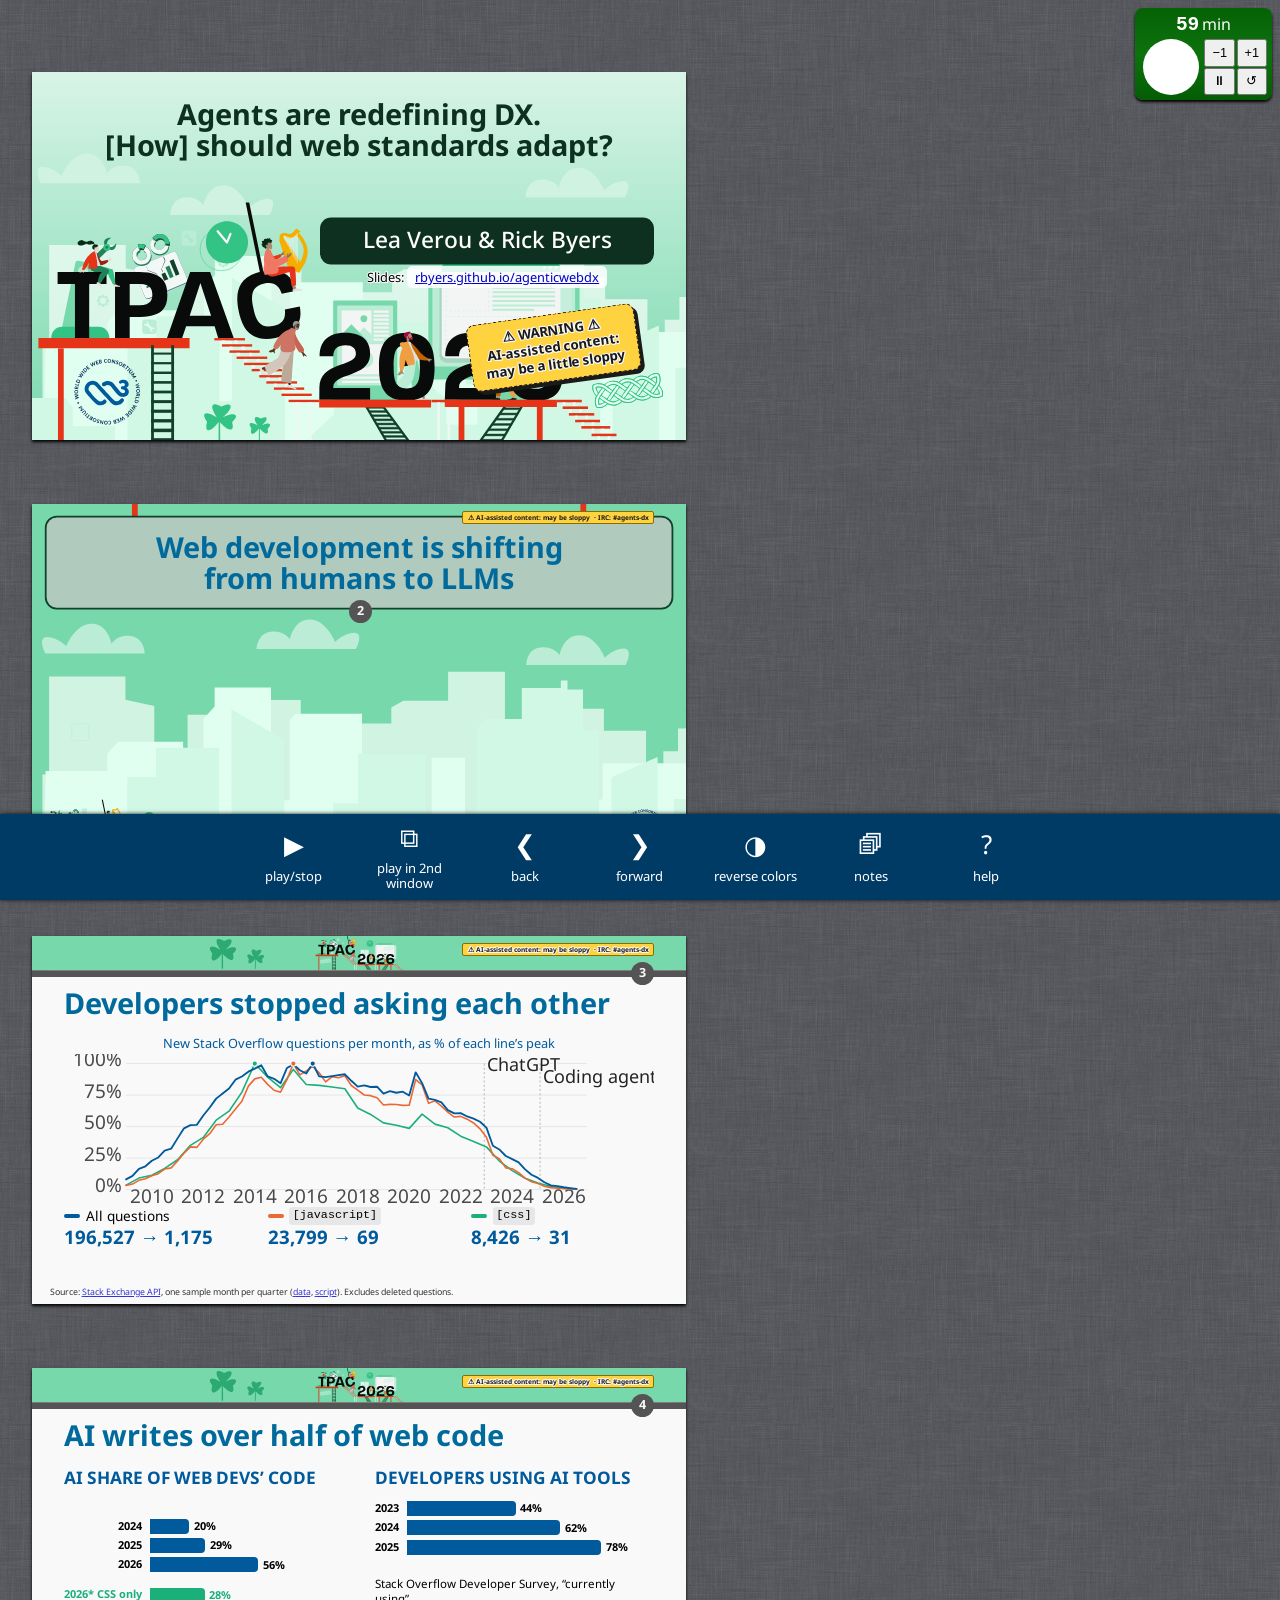
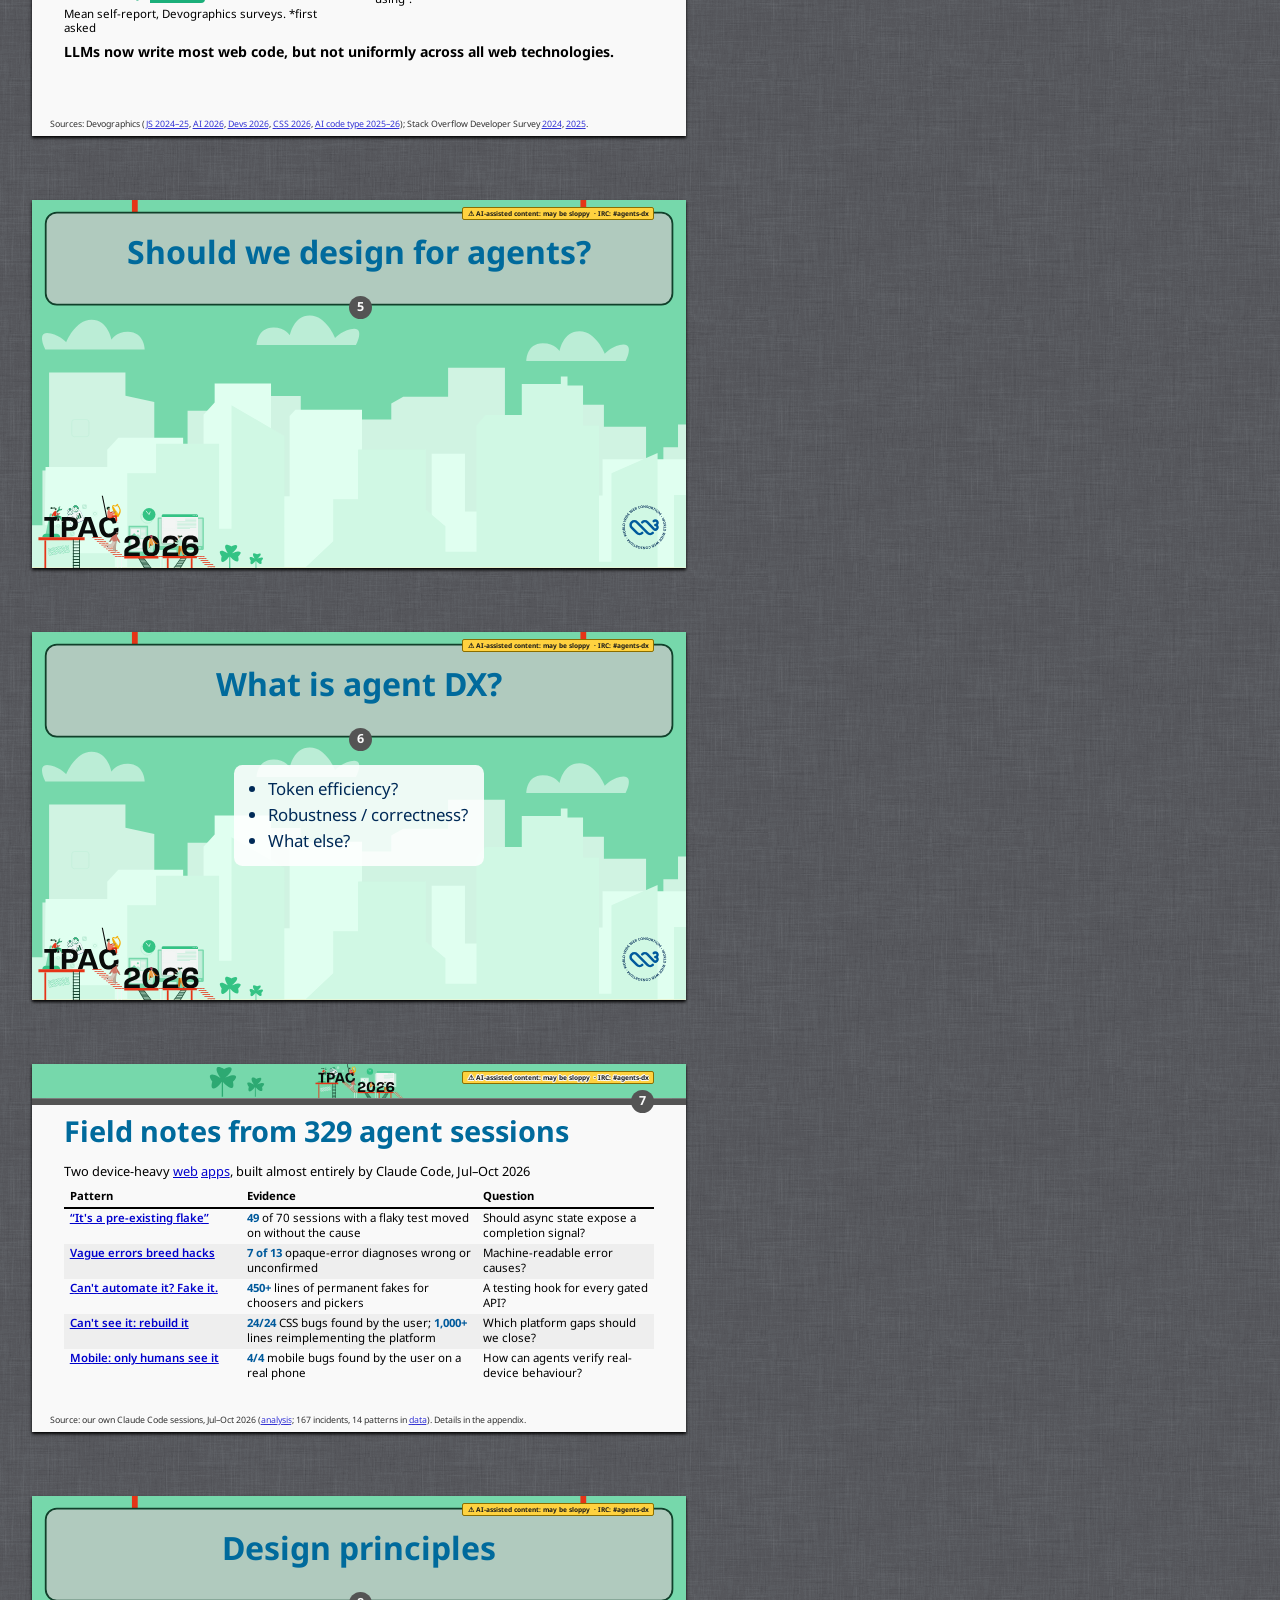
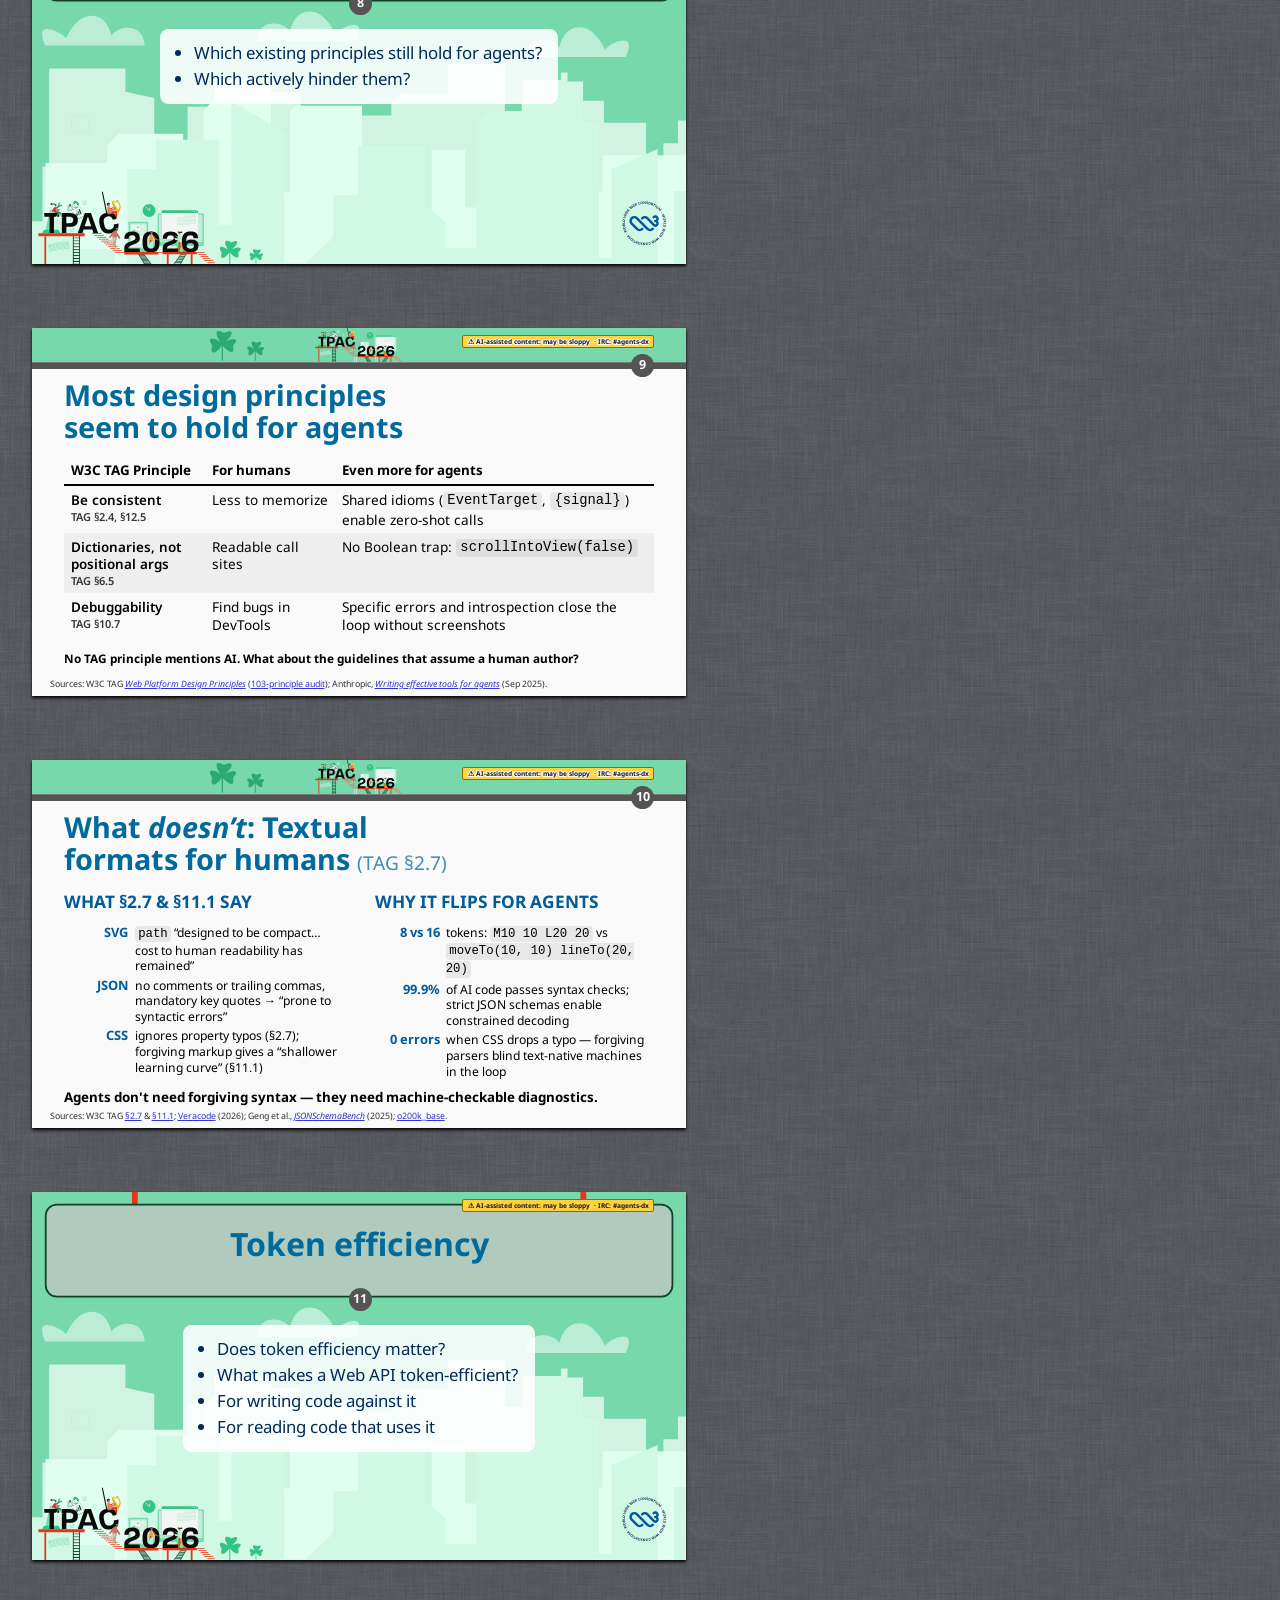
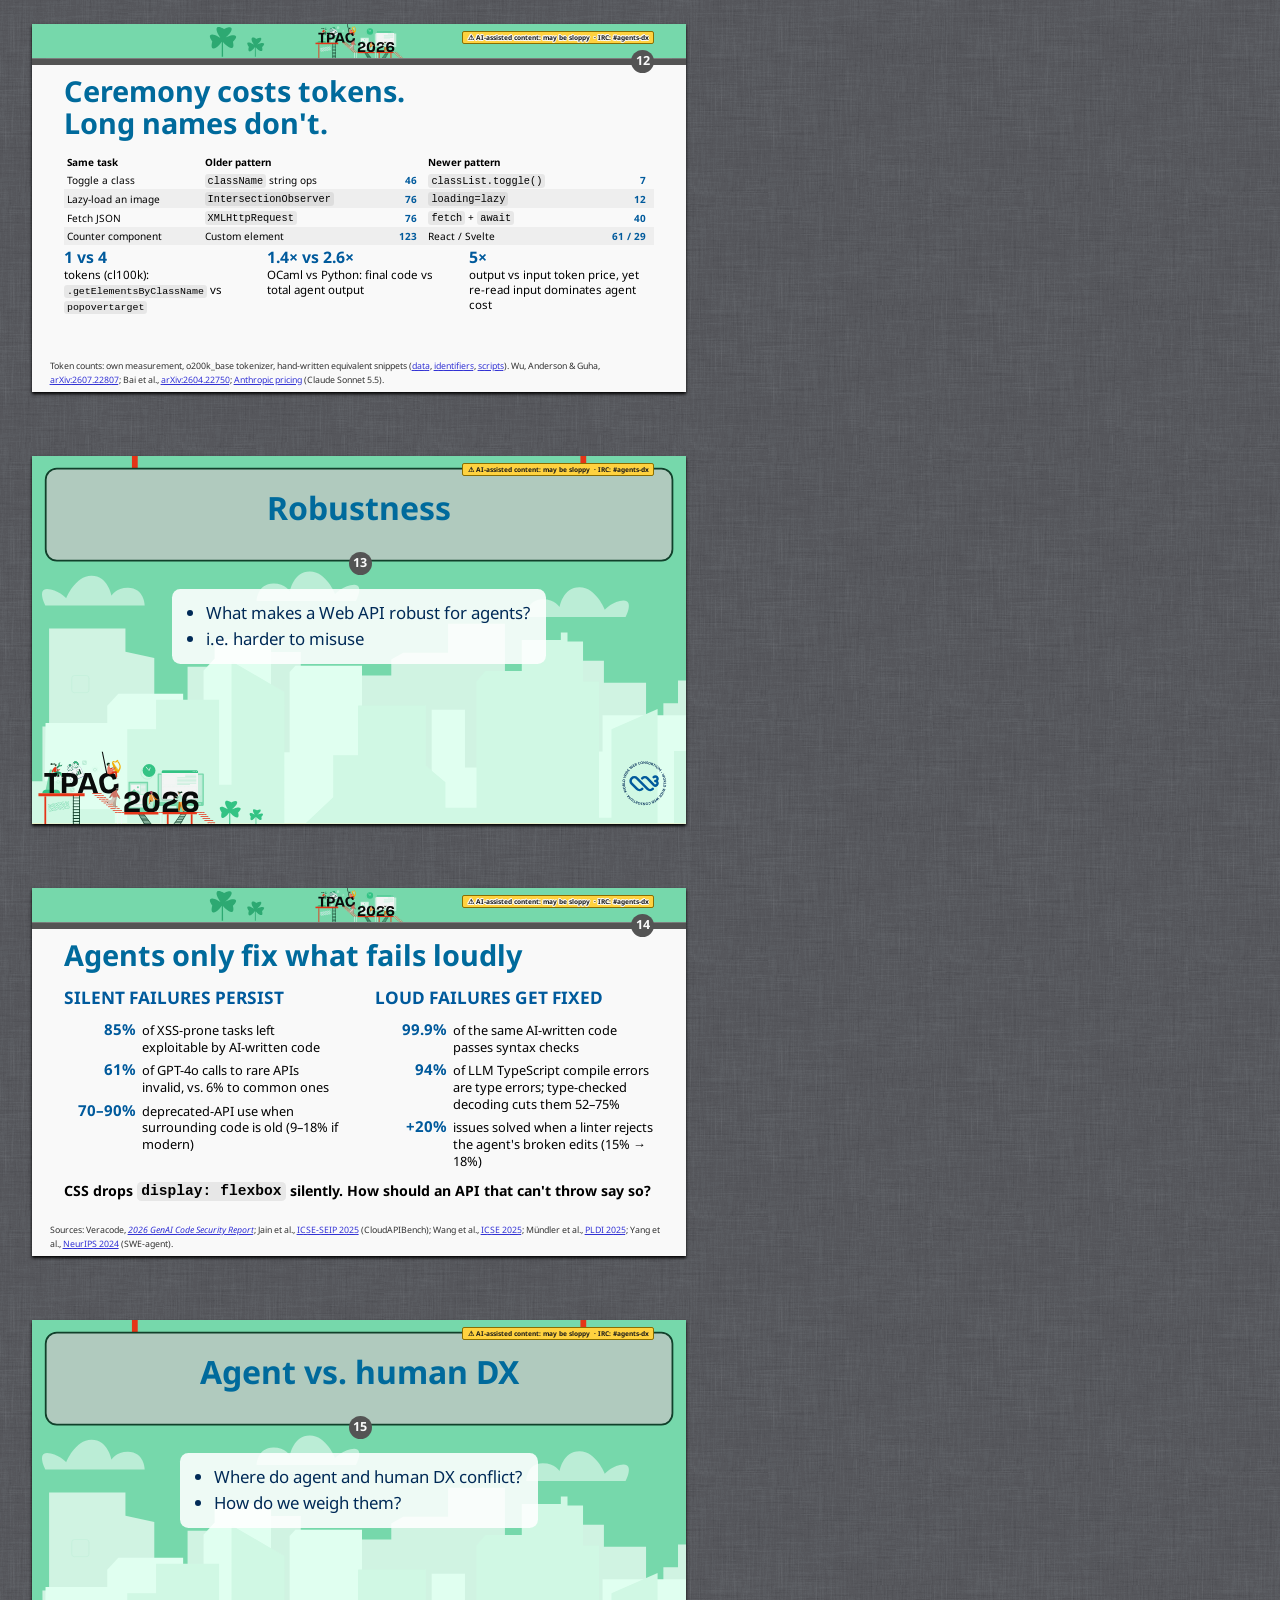
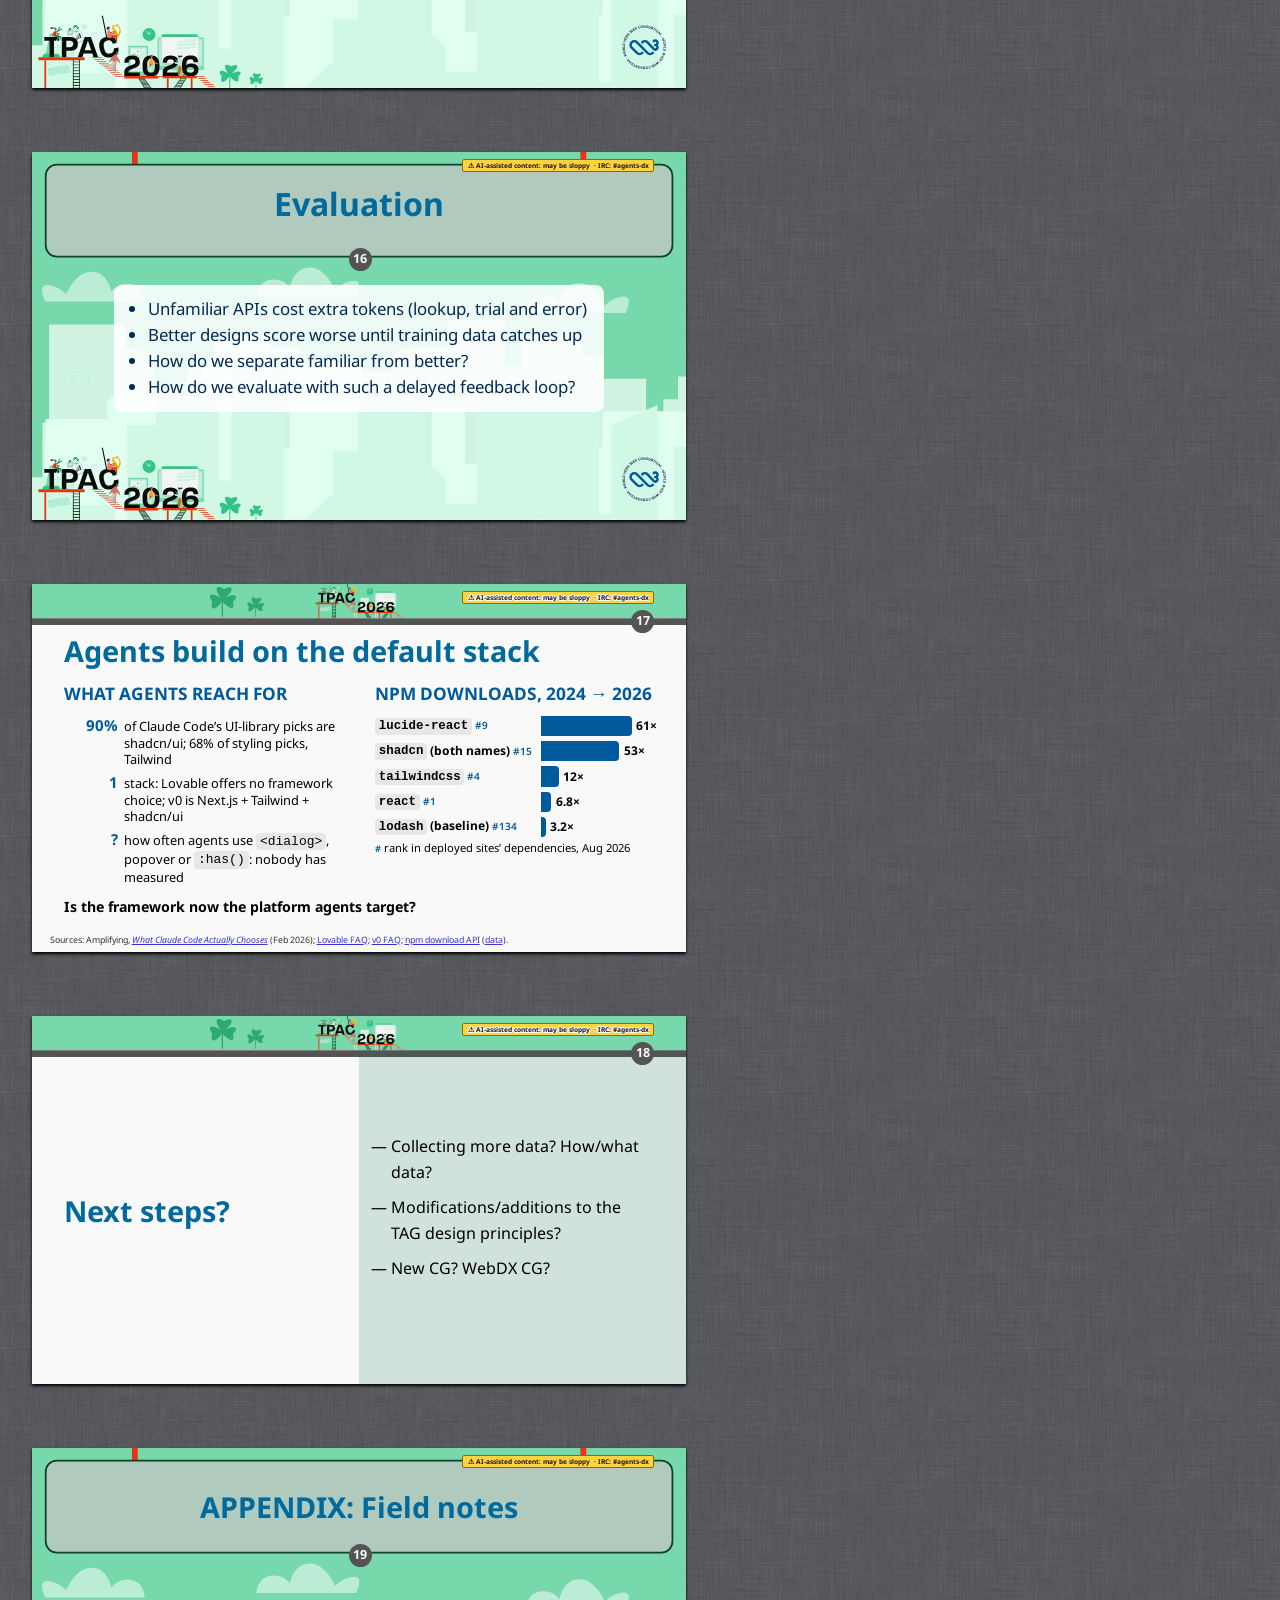
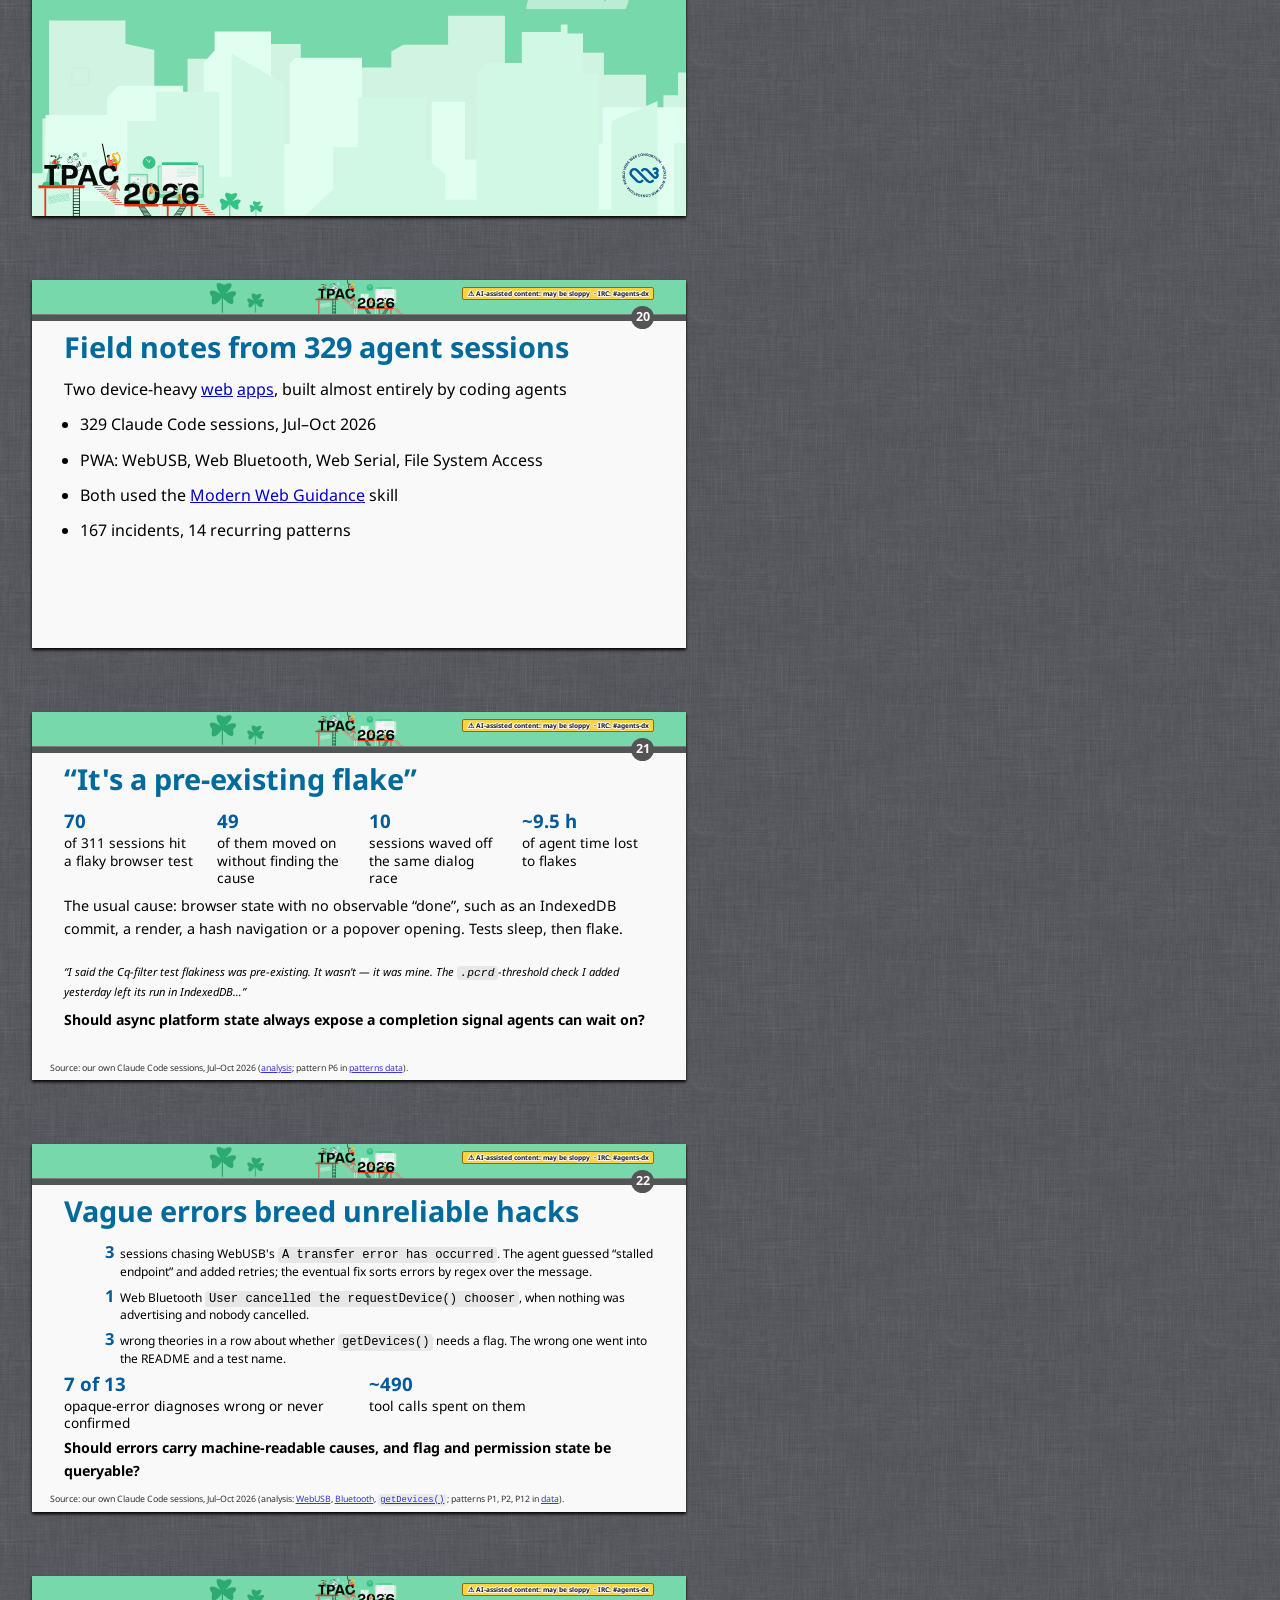
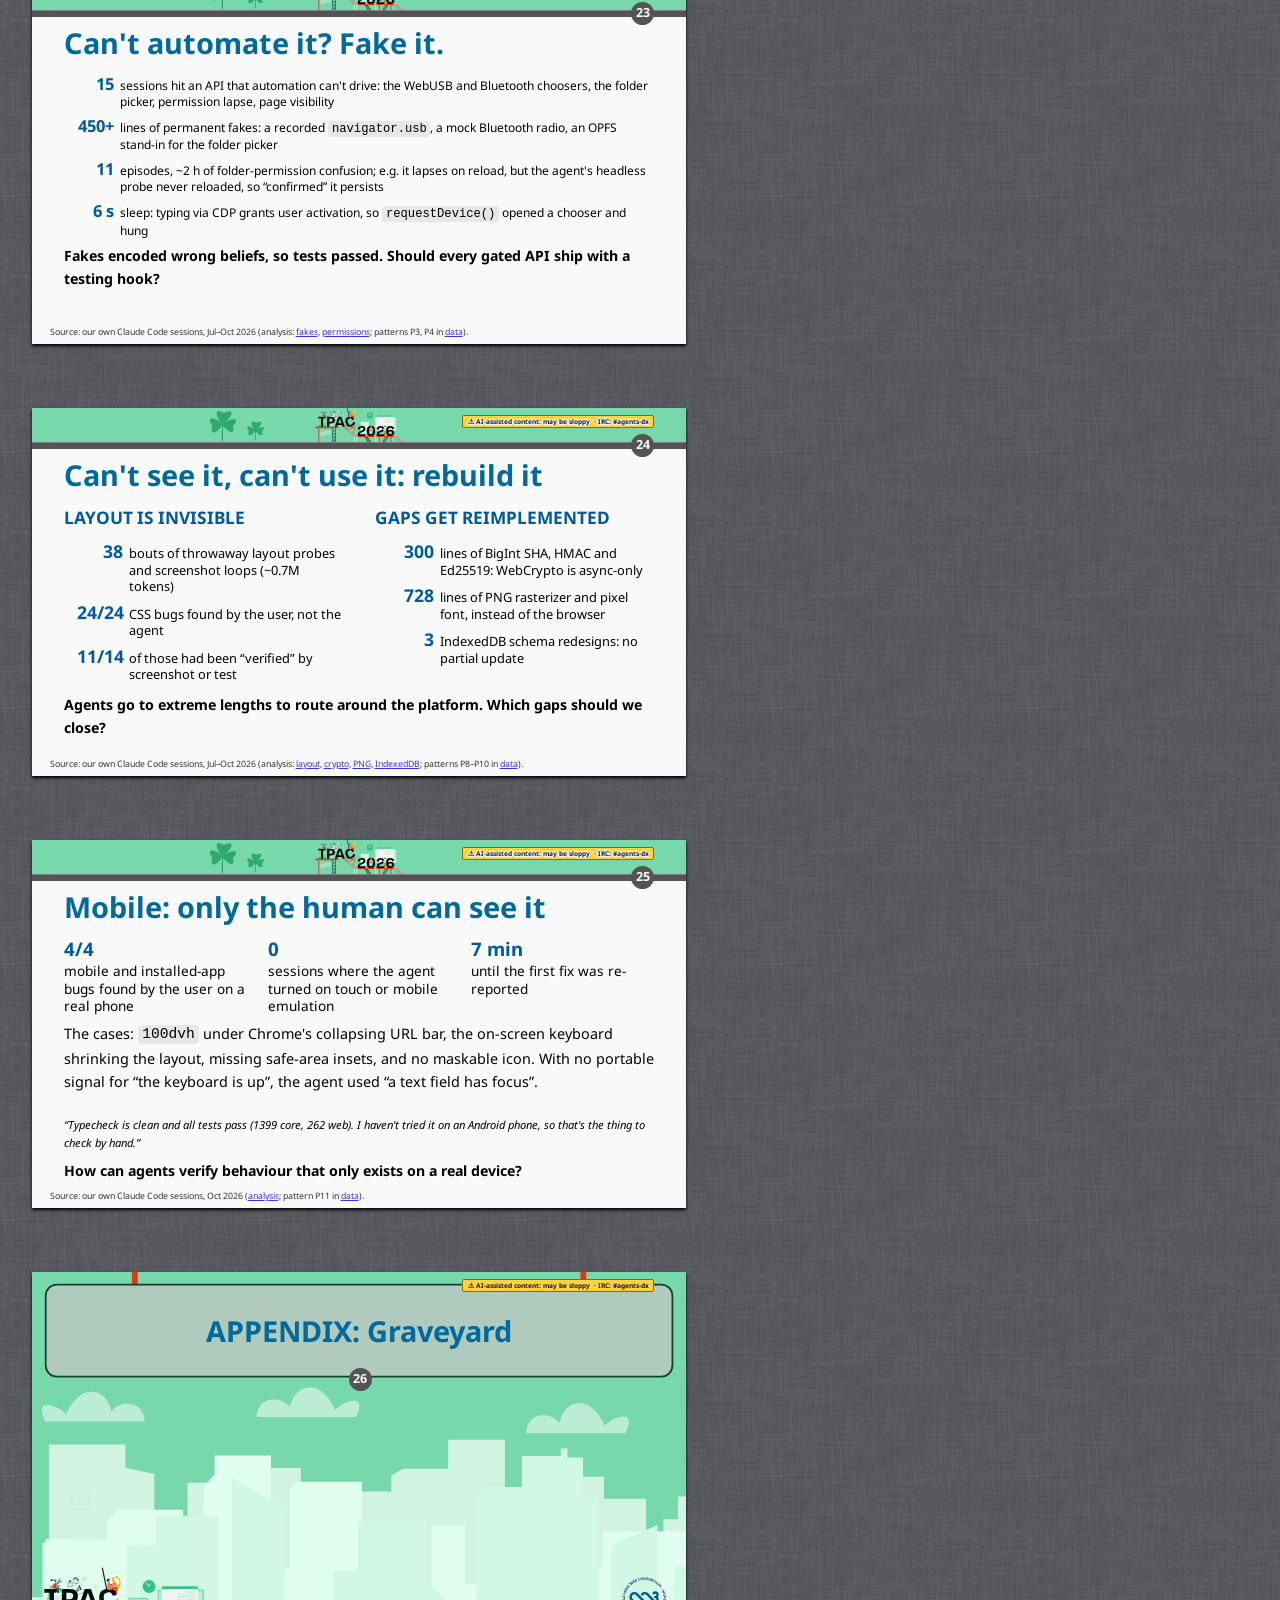
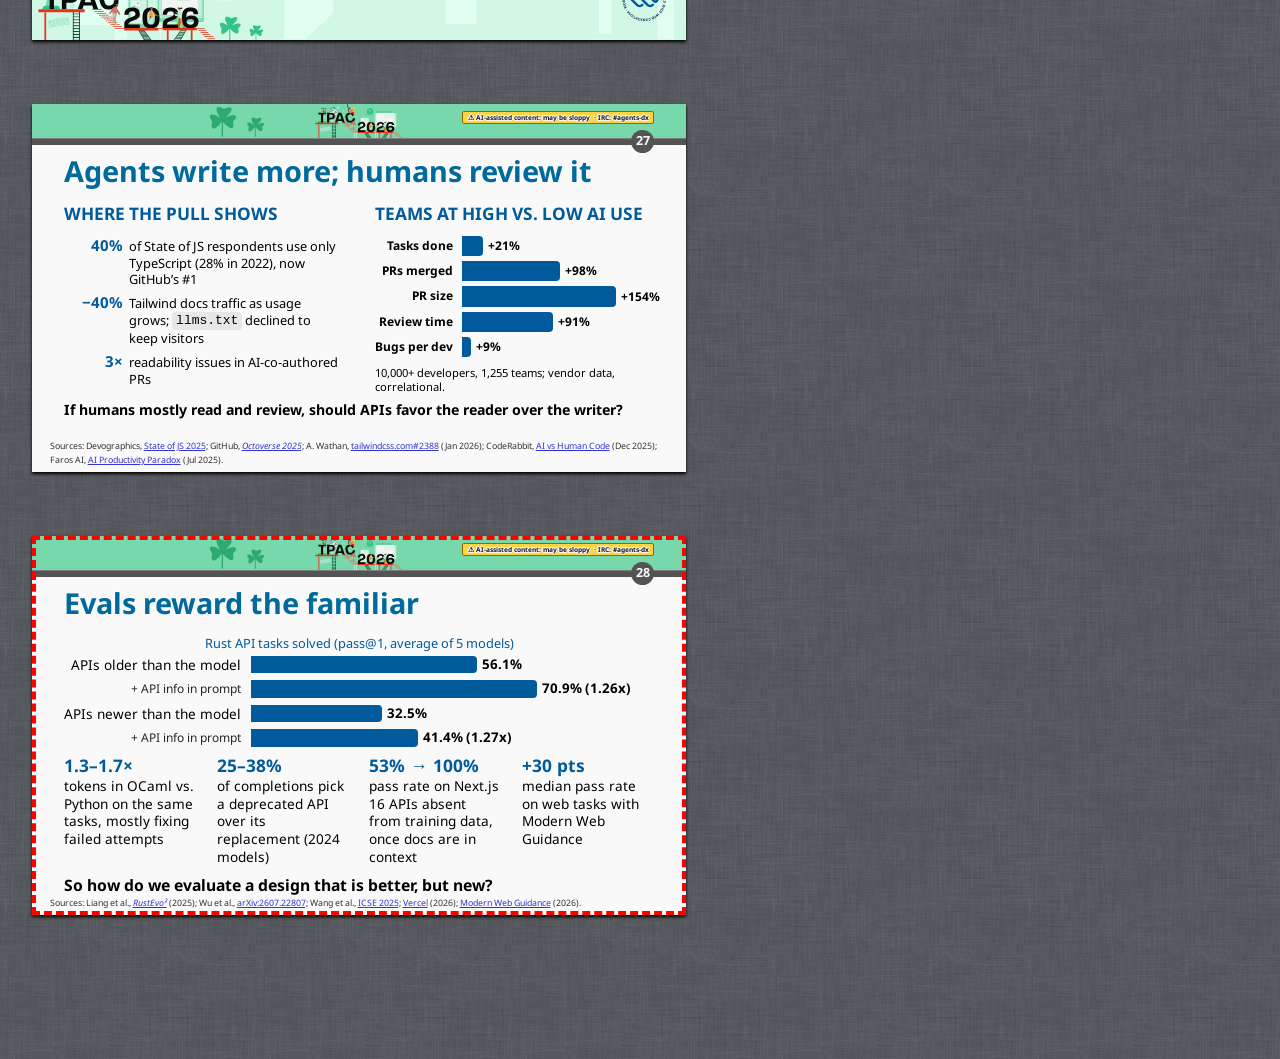
==== commit 7d70ab89: "Principle slide: tighten list spacing so text clears the sources line Co-Authored-By: Claude Opus 5." ====
--- a/web/index.html
+++ b/web/index.html
@@ -170,7 +170,7 @@
    .principle-slide h3 {margin-top: 0}
    .principle-slide .stat-list {font-size: 0.76em; margin: 0}
    .principle-slide .stat-list li {grid-template-columns: 4.3em 1fr;
-   margin-bottom: 0.32em}
+   margin-bottom: 0.2em}
    .principle-slide .stat-list b {font-size: 1.08em; white-space: nowrap}
    .principle-slide .next {margin: 0.25em 0 0; font-size: 0.85em}
    /* --- evaluation slide --- */
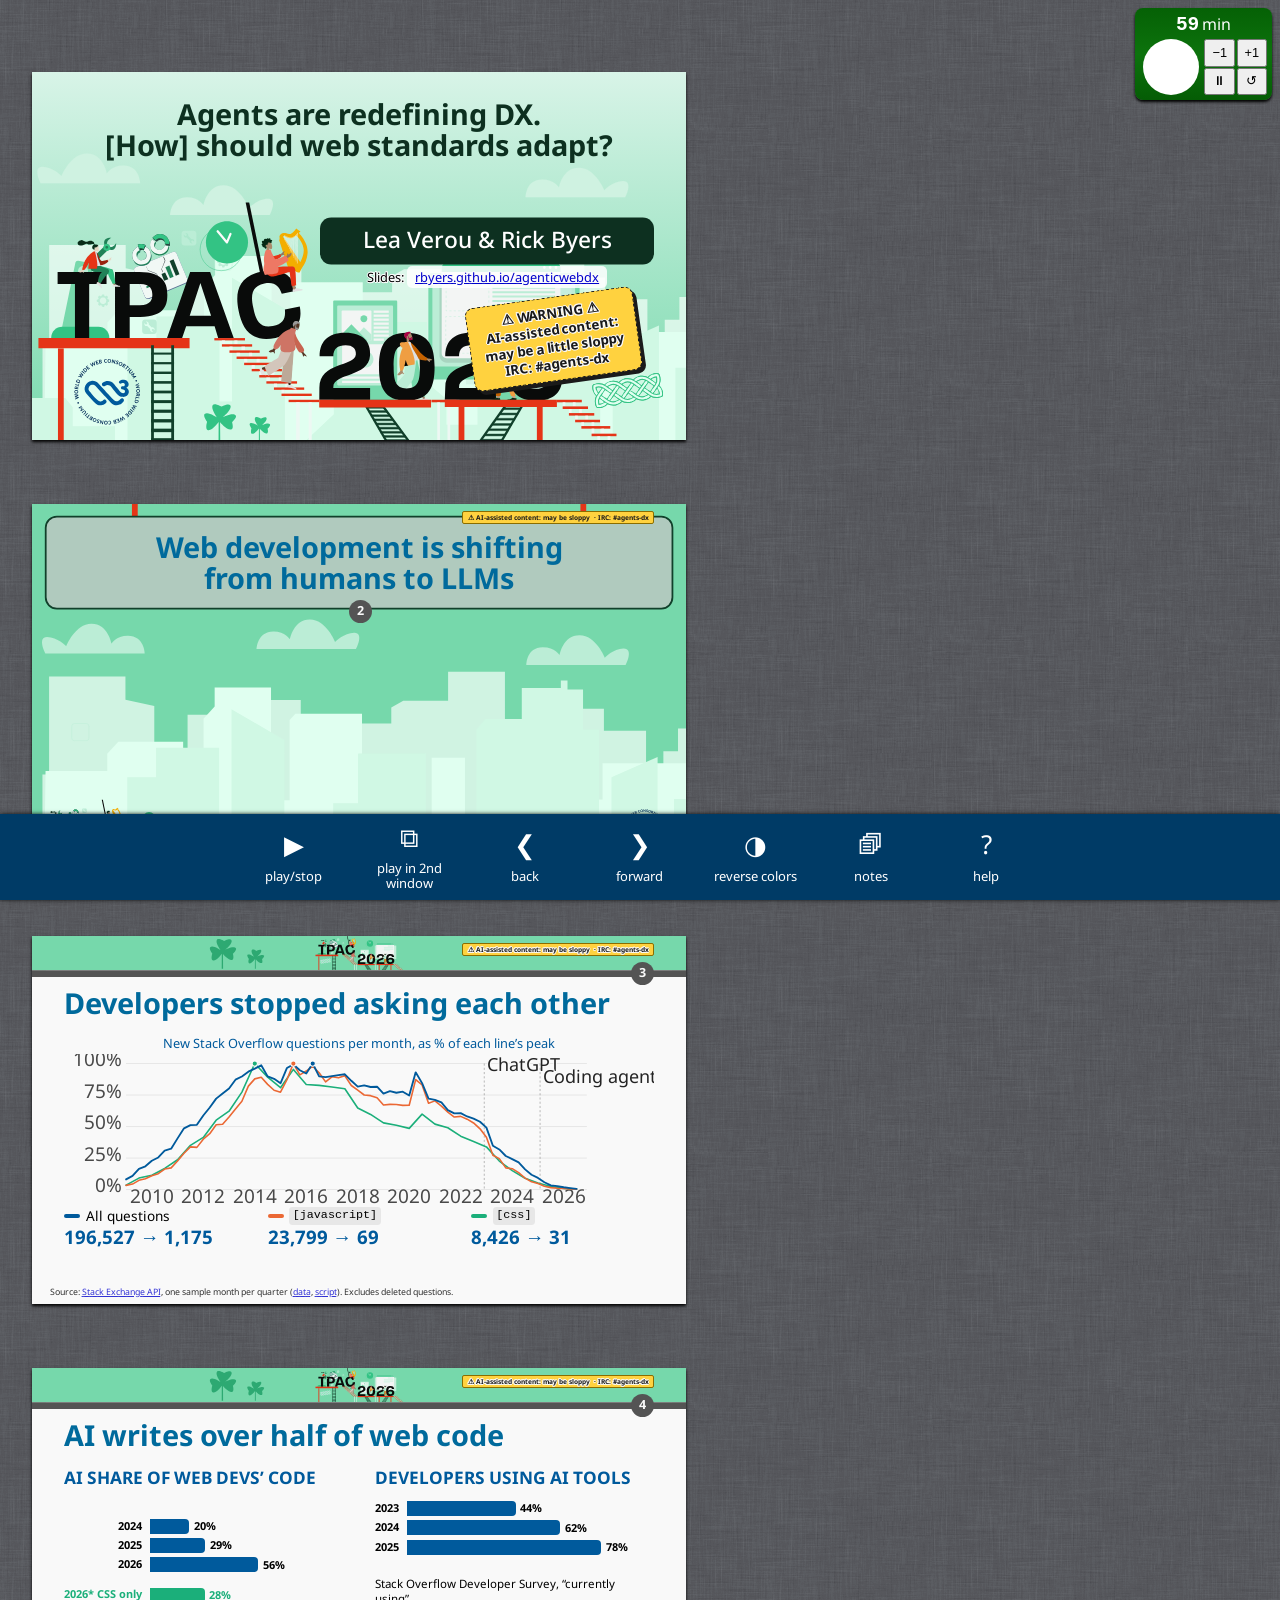
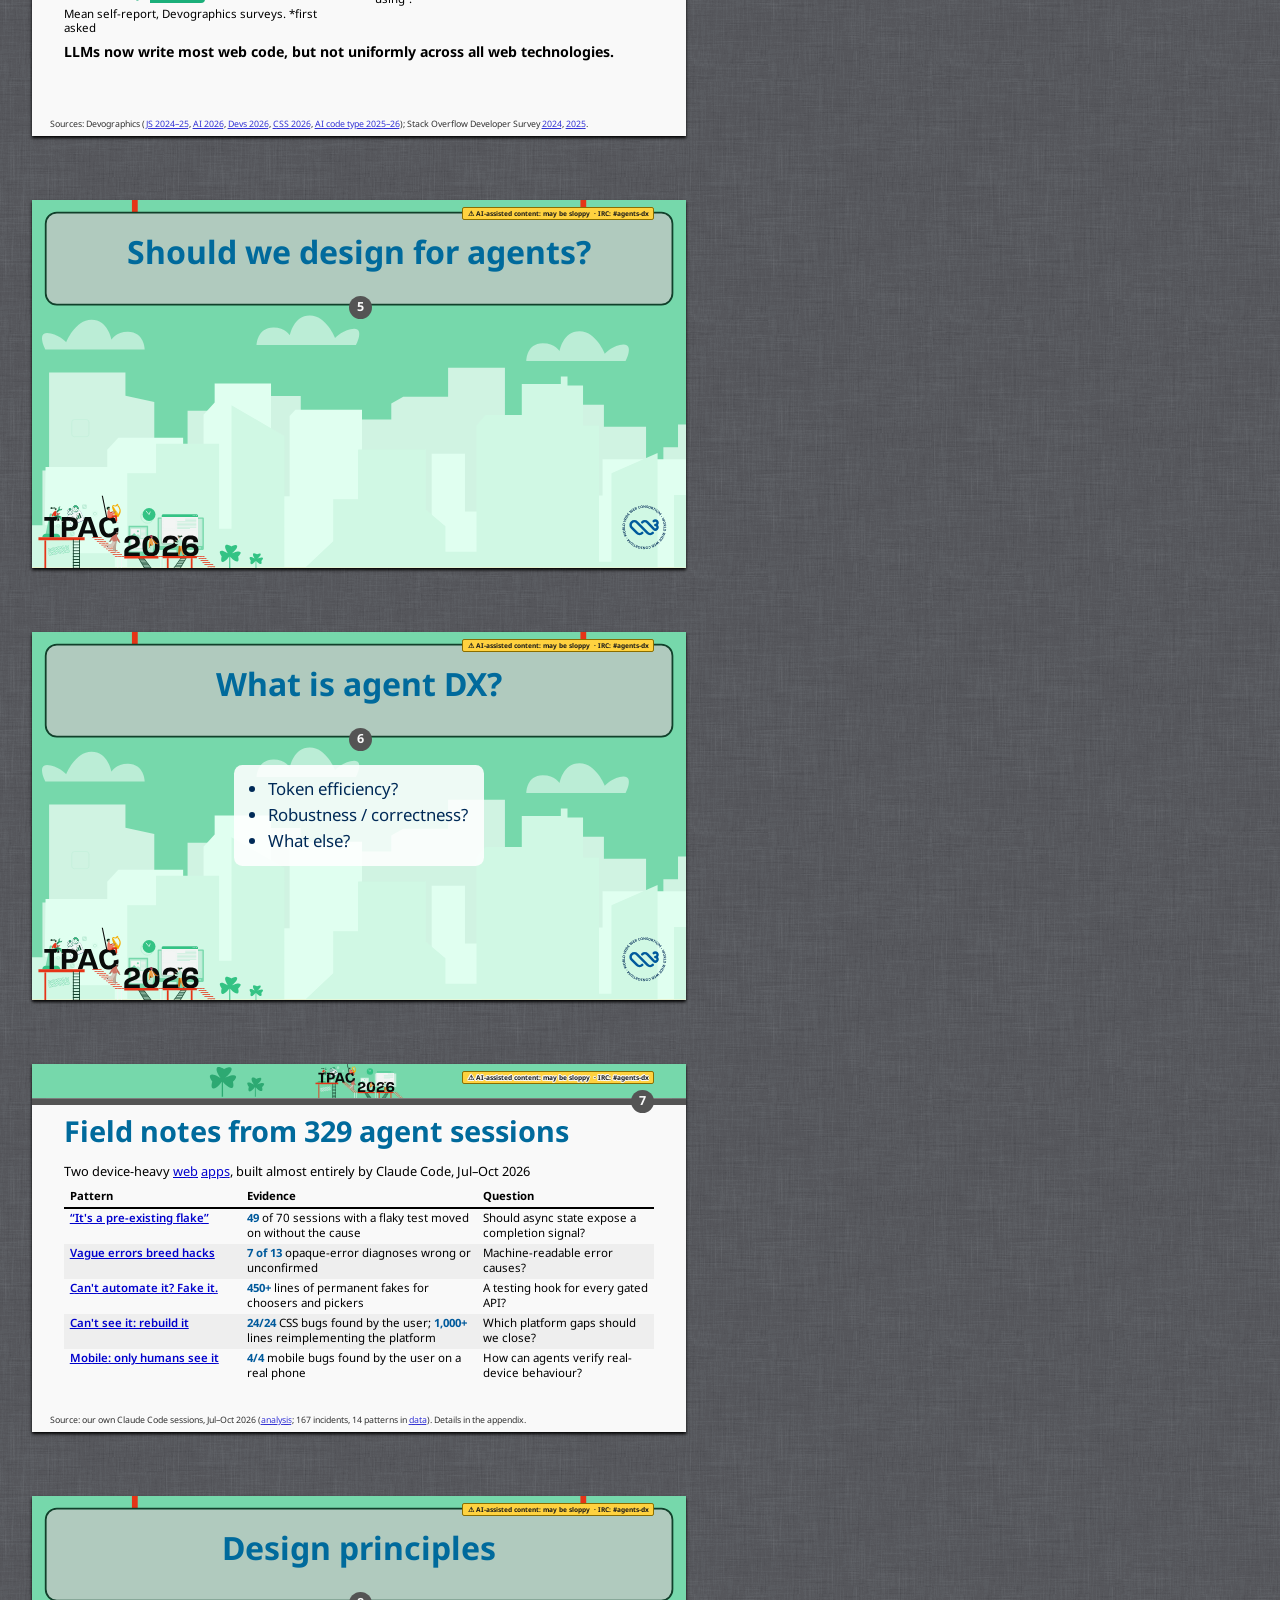
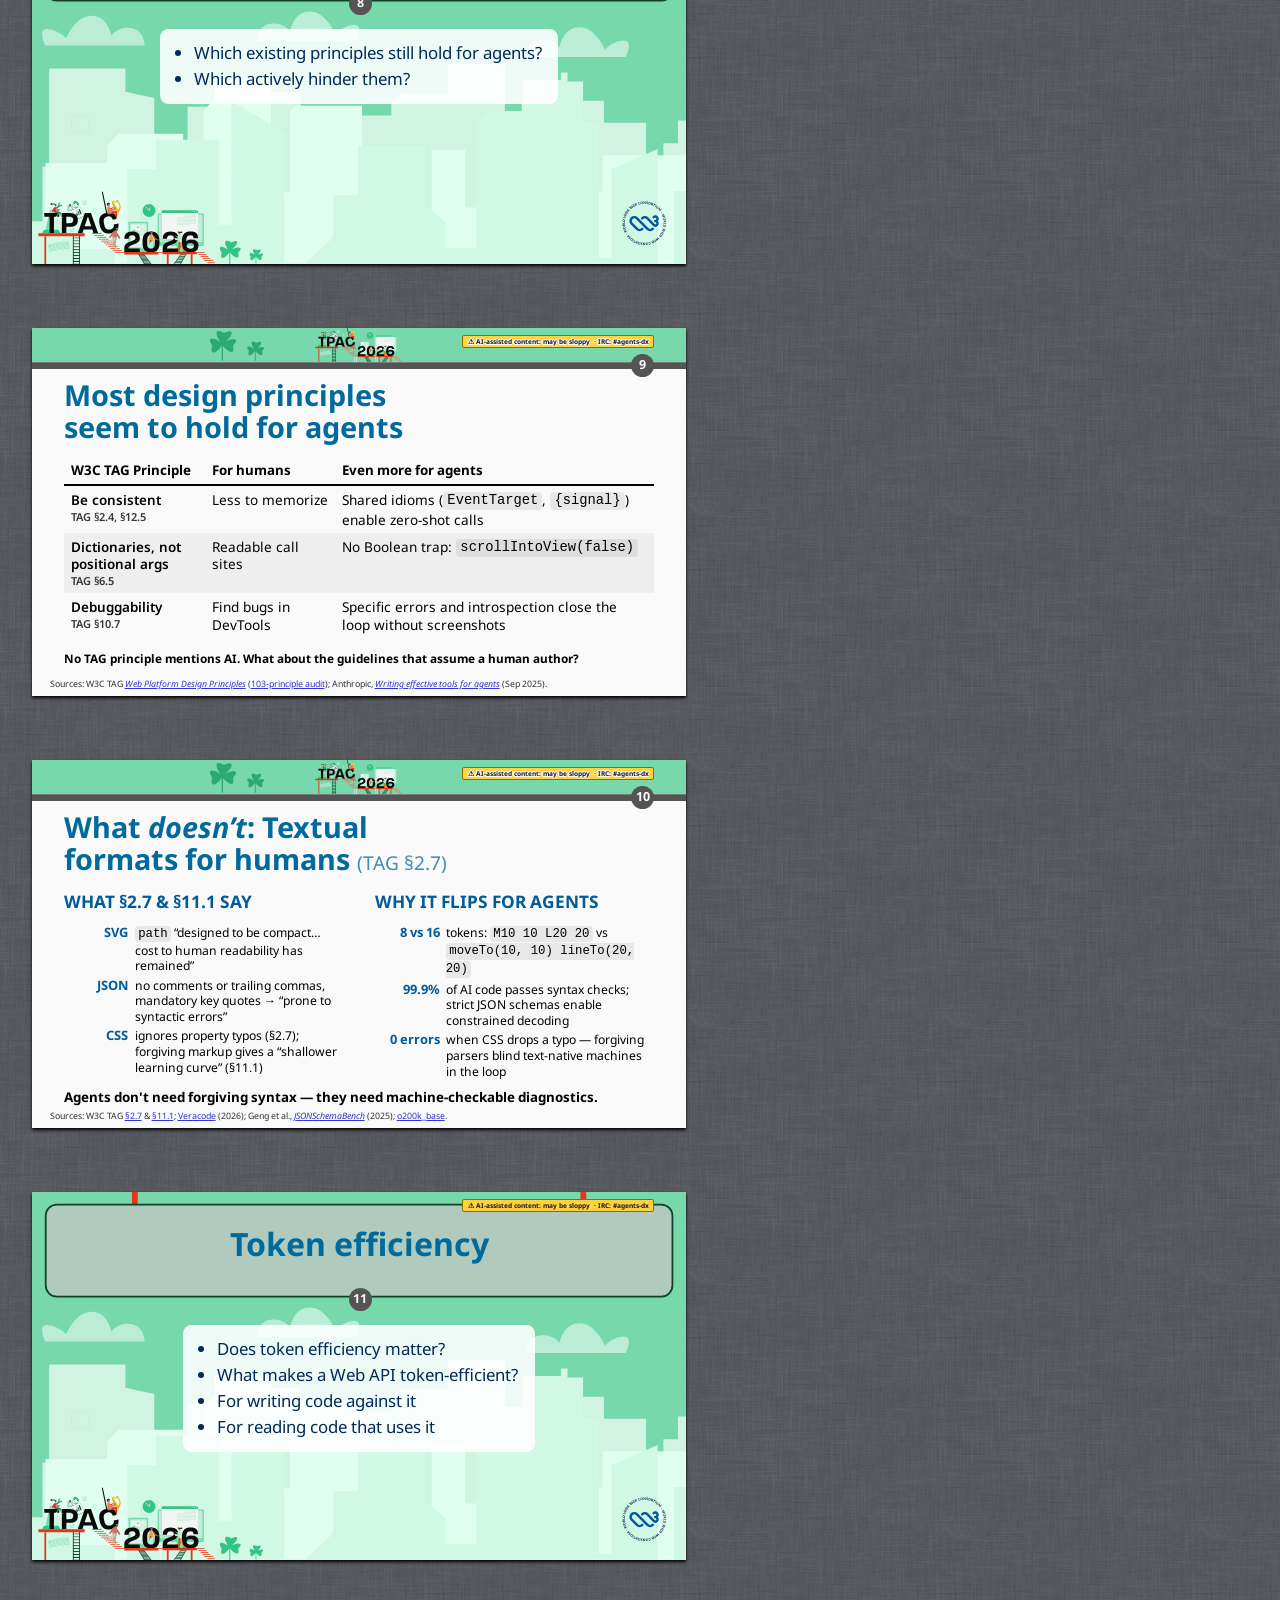
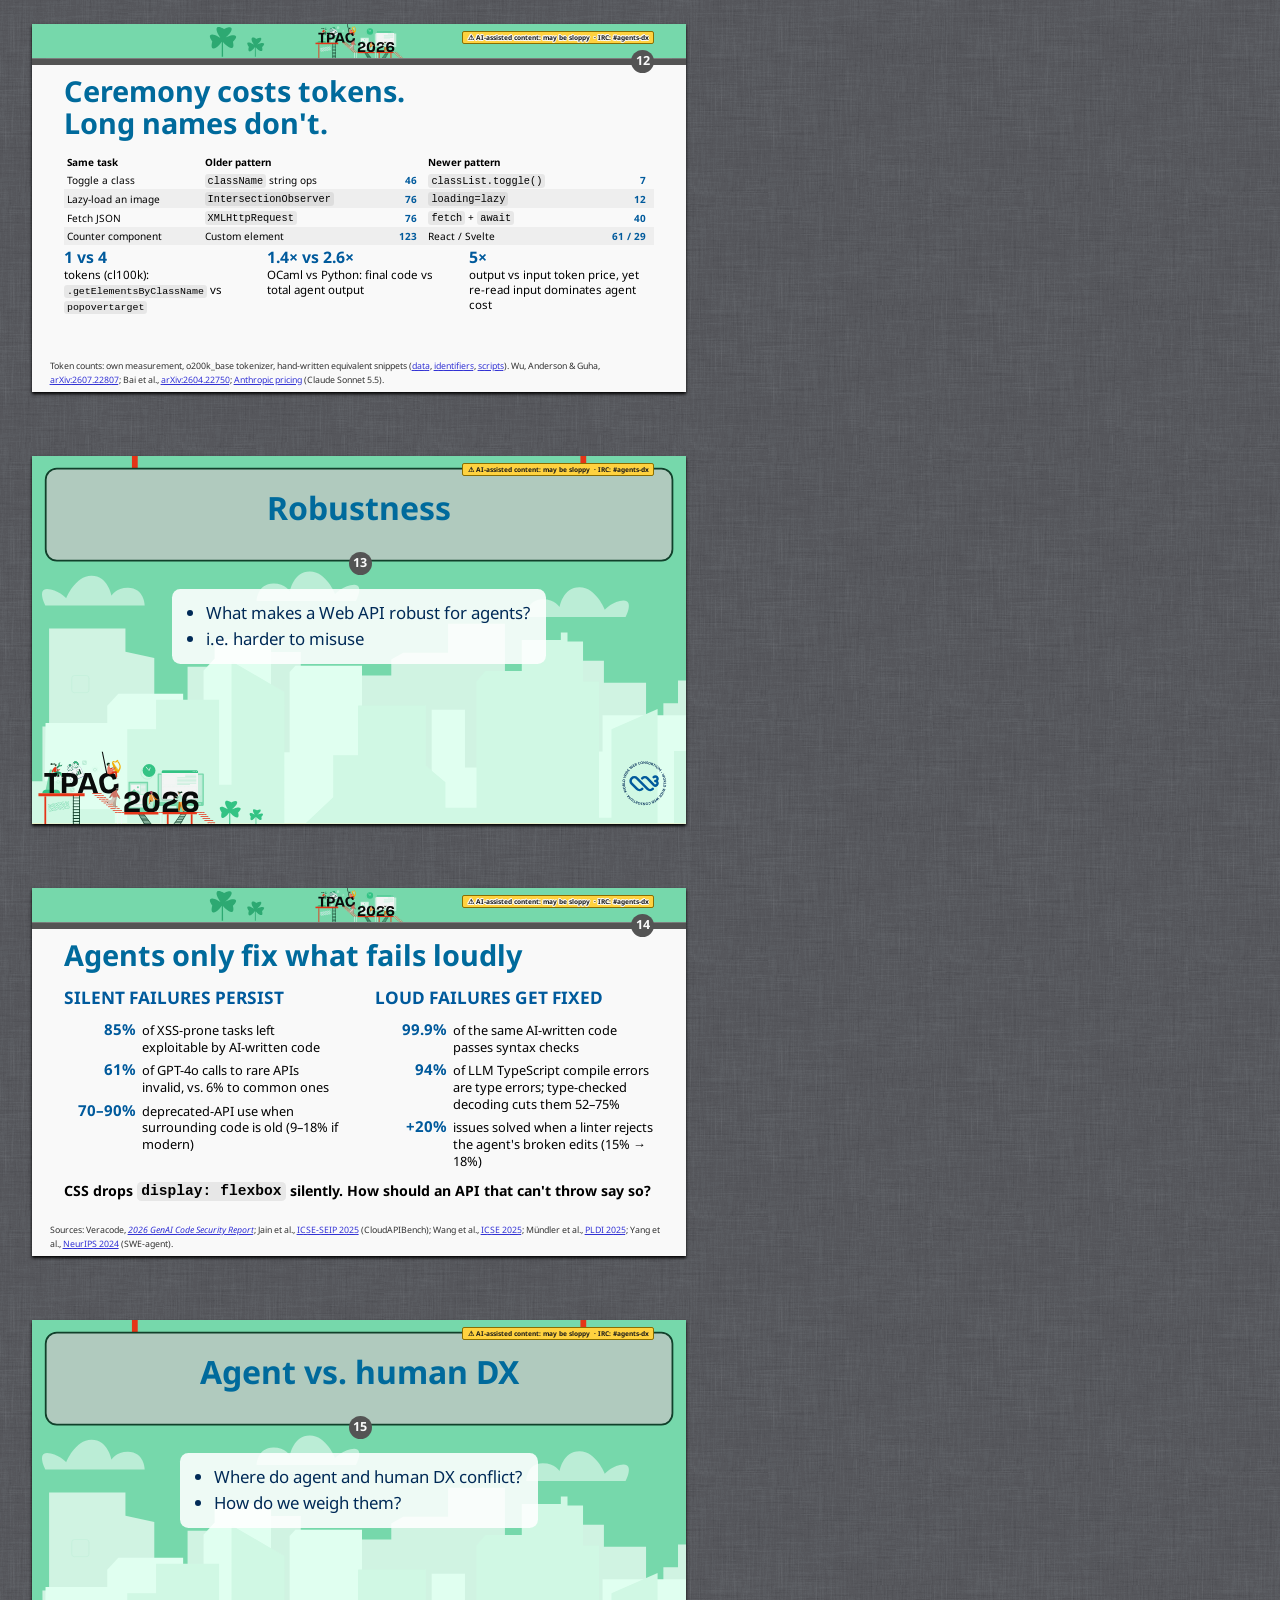
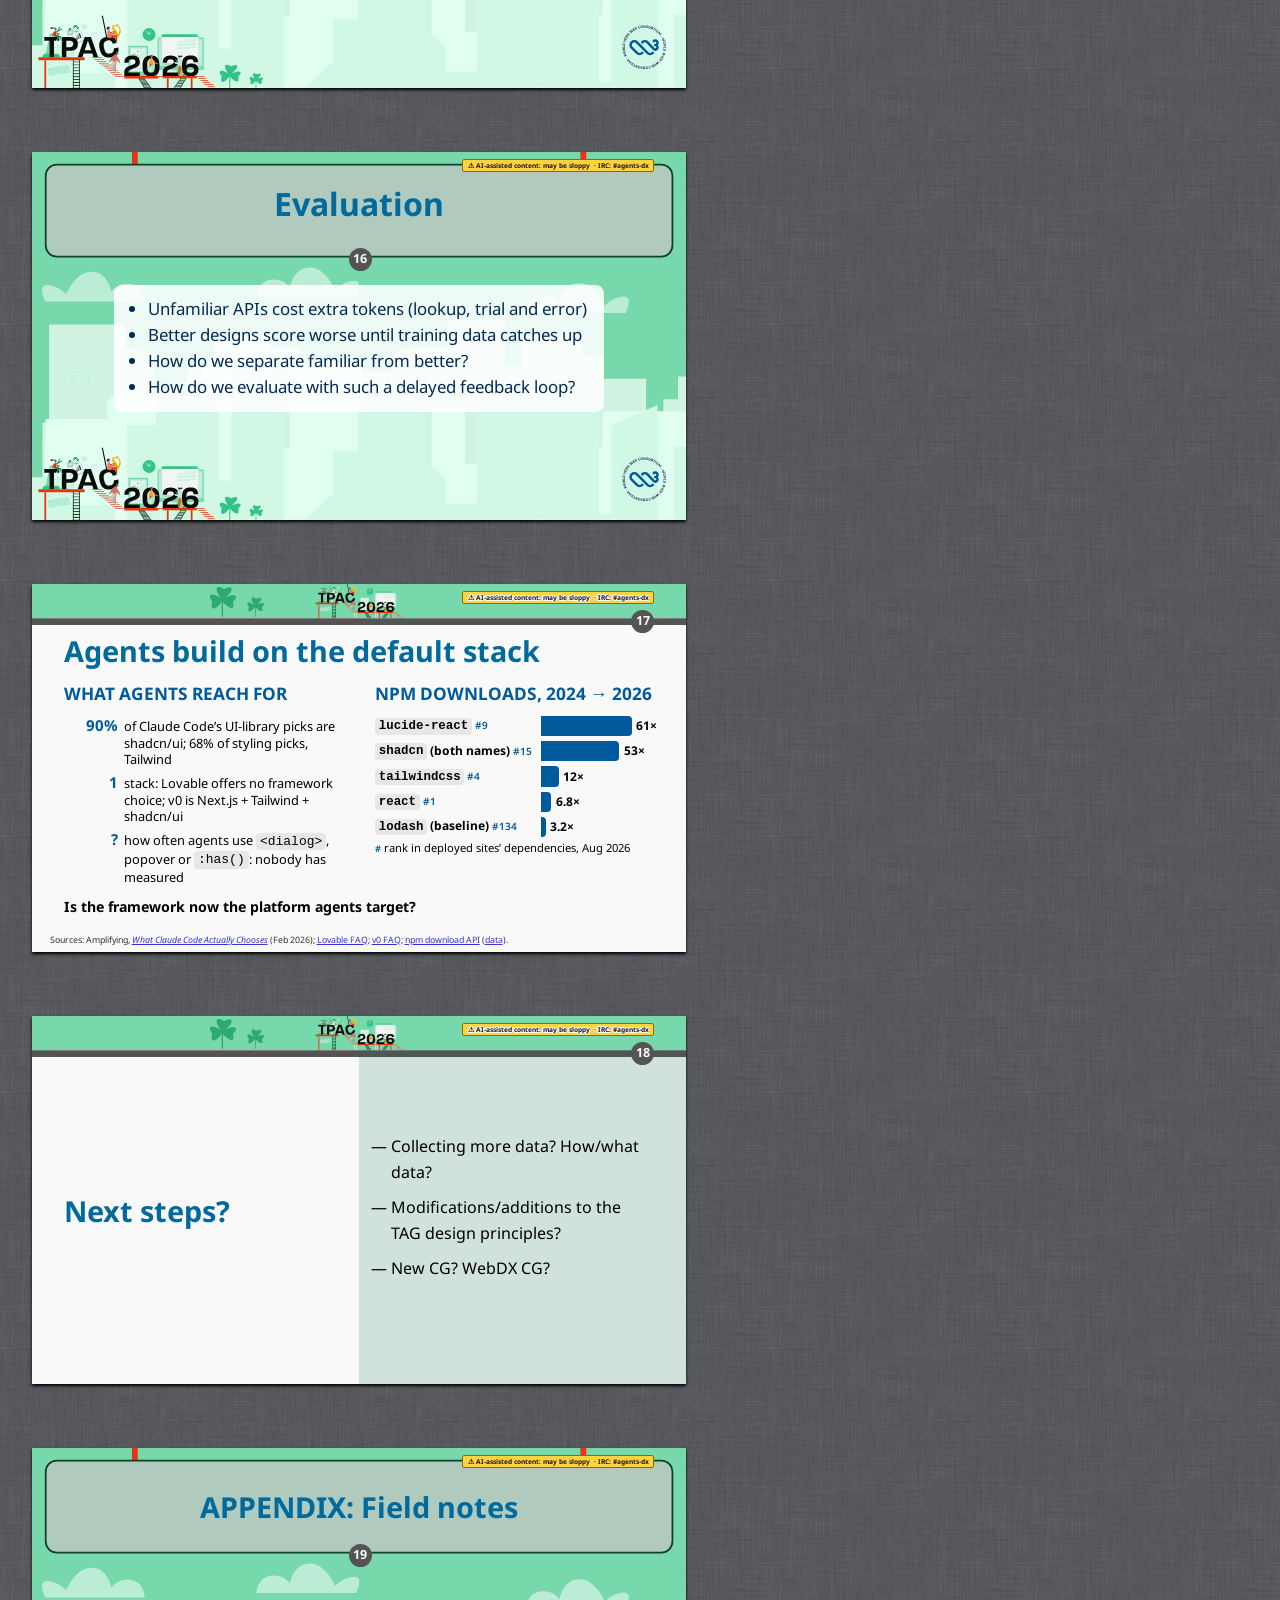
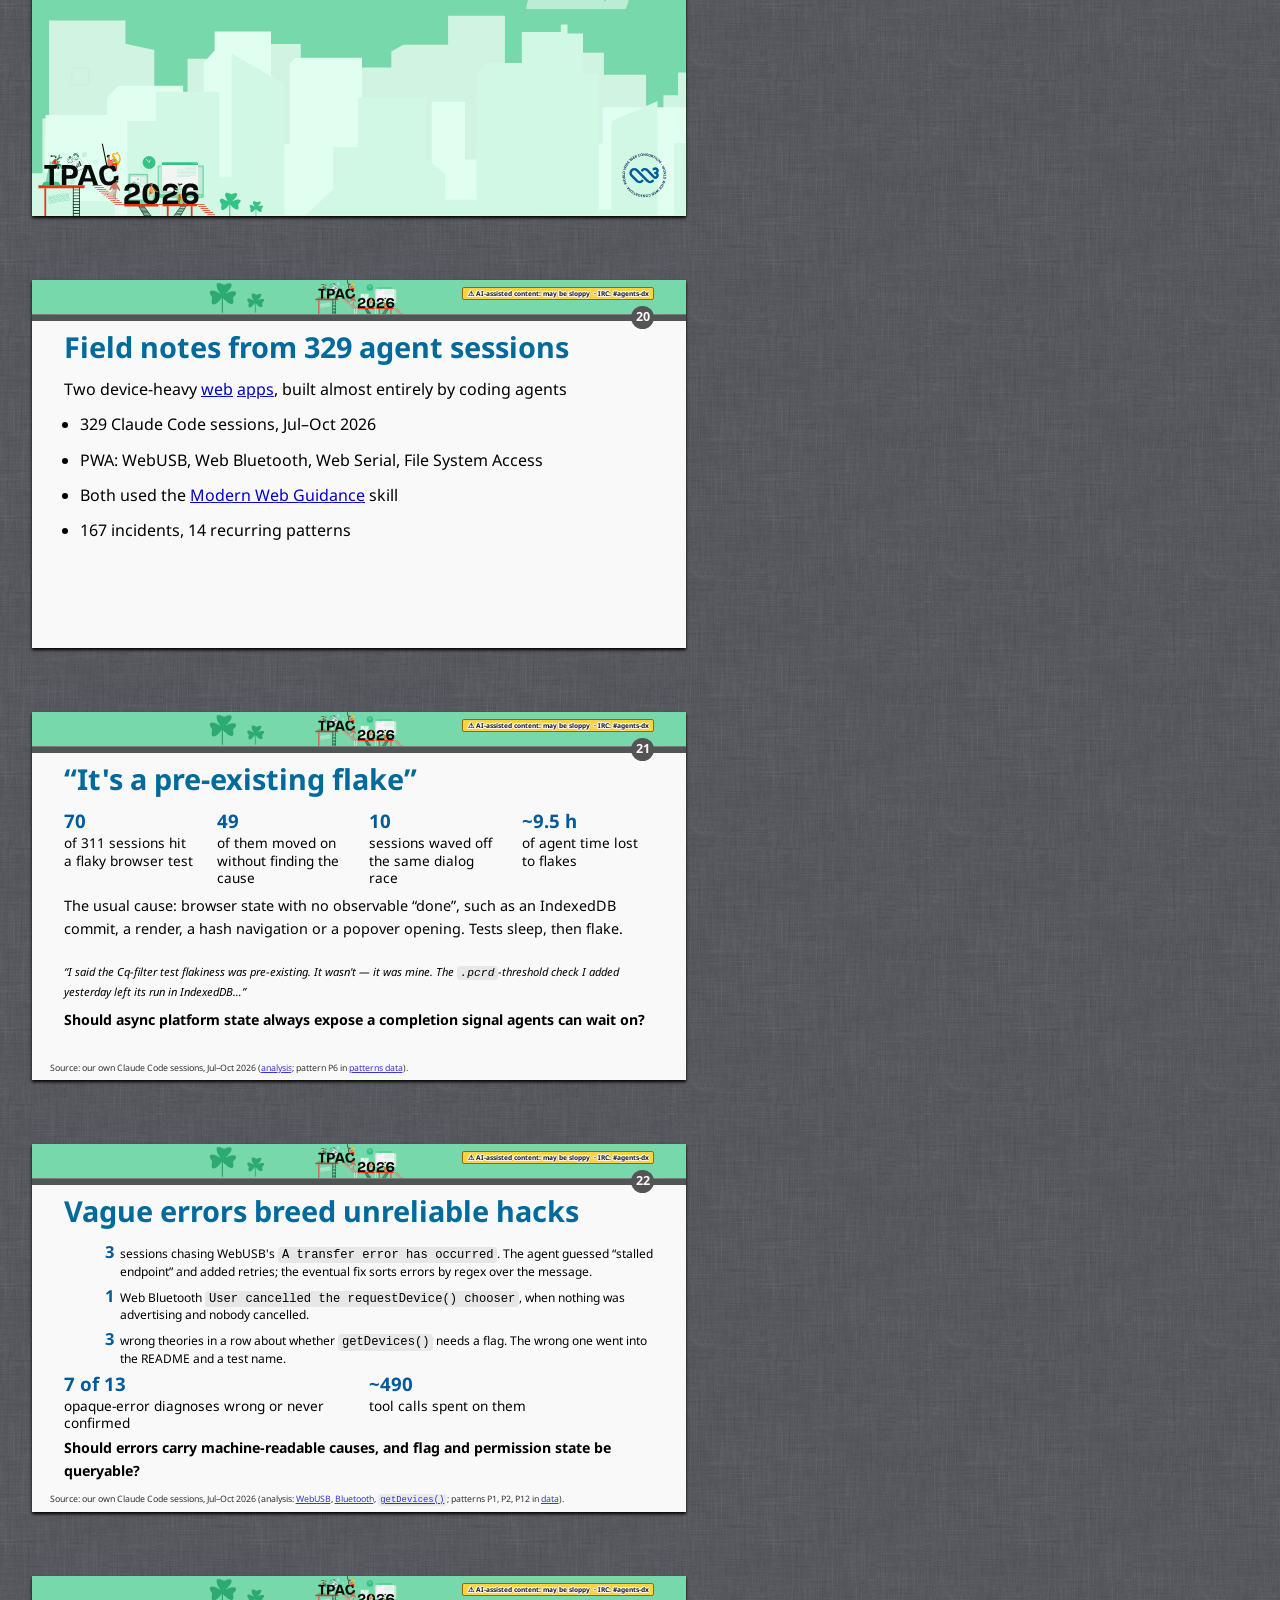
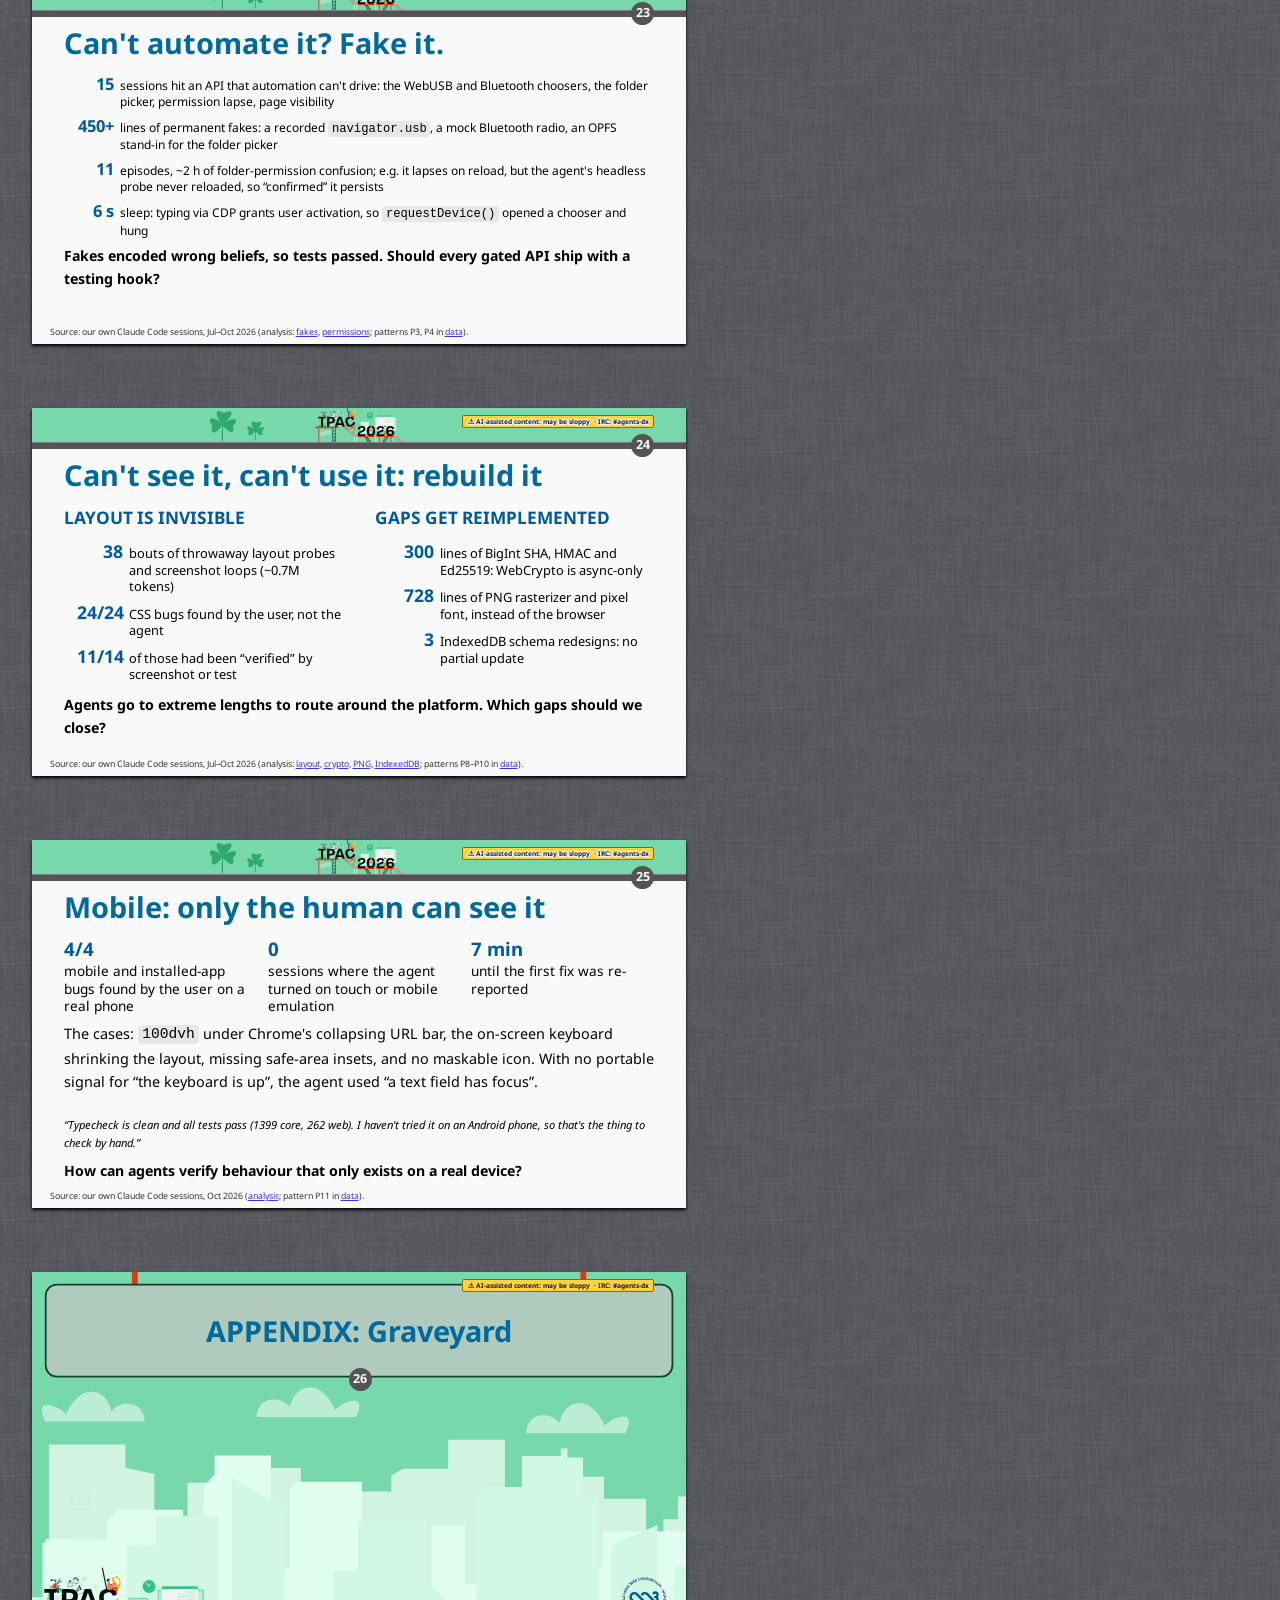
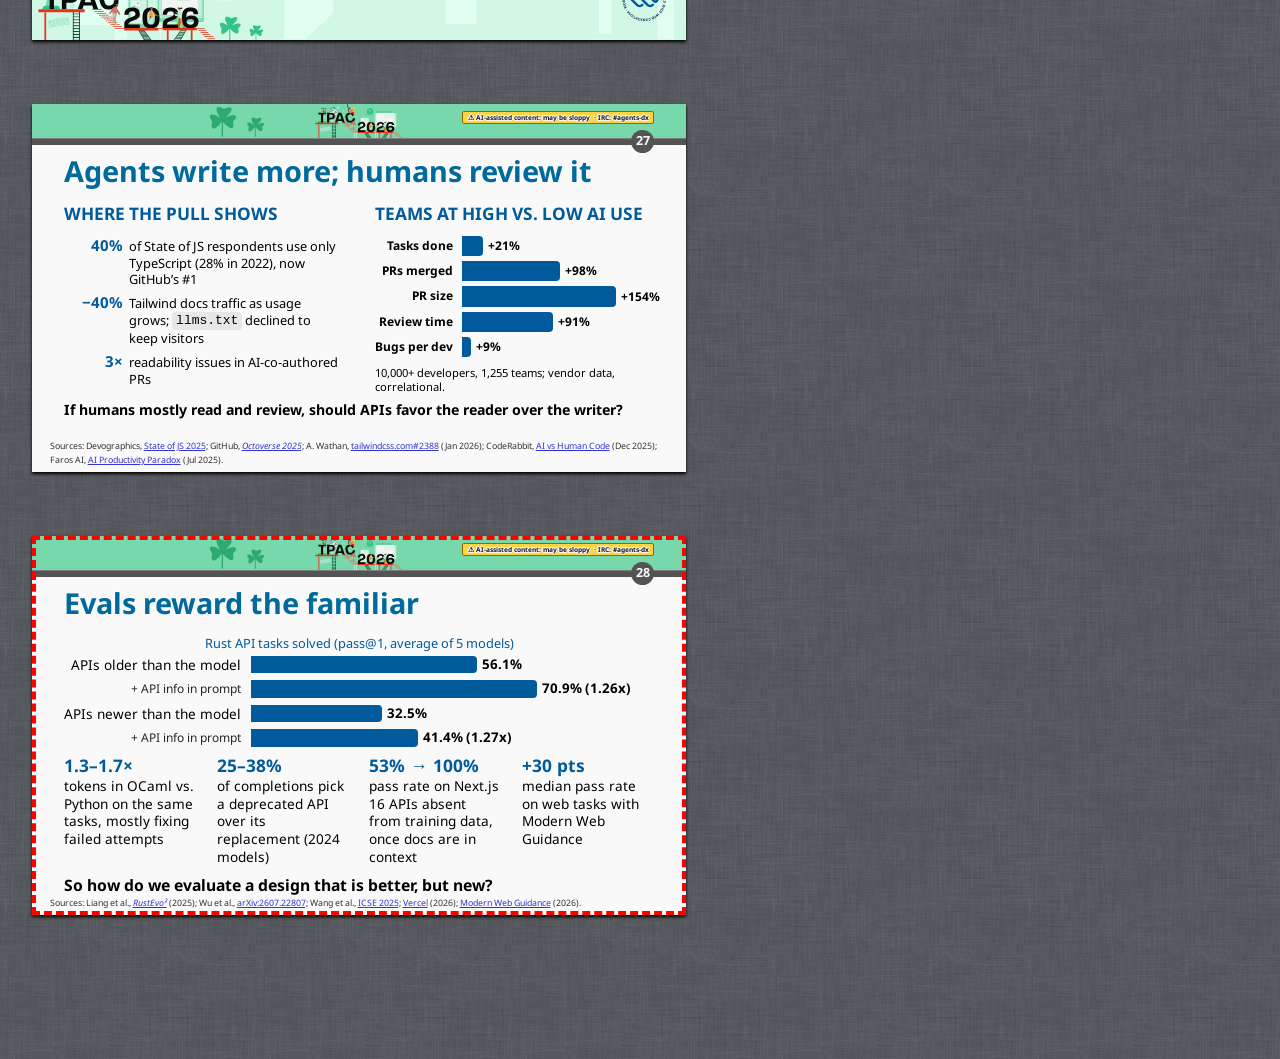
==== commit 3eef9e45: "Cover slide: add IRC room to the sloppy-content sticker The running-header warning badge is suppress" ====
--- a/web/index.html
+++ b/web/index.html
@@ -291,7 +291,7 @@
    <h1>Agents are redefining DX.<br>[How] should web standards adapt?</h1>
    <address>Lea Verou &amp; Rick Byers</address>
    <p class=slides-link>Slides: <a href="https://rbyers.github.io/agenticwebdx/">rbyers.github.io/agenticwebdx</a></p>
-   <p class="next sloppy-sticker">⚠ WARNING ⚠<br>AI-assisted content:<br>may be a little sloppy</p>
+   <p class="next sloppy-sticker">⚠ WARNING ⚠<br>AI-assisted content:<br>may be a little sloppy<br>IRC: #agents-dx</p>
   </section>
 
   <section class=comment>
